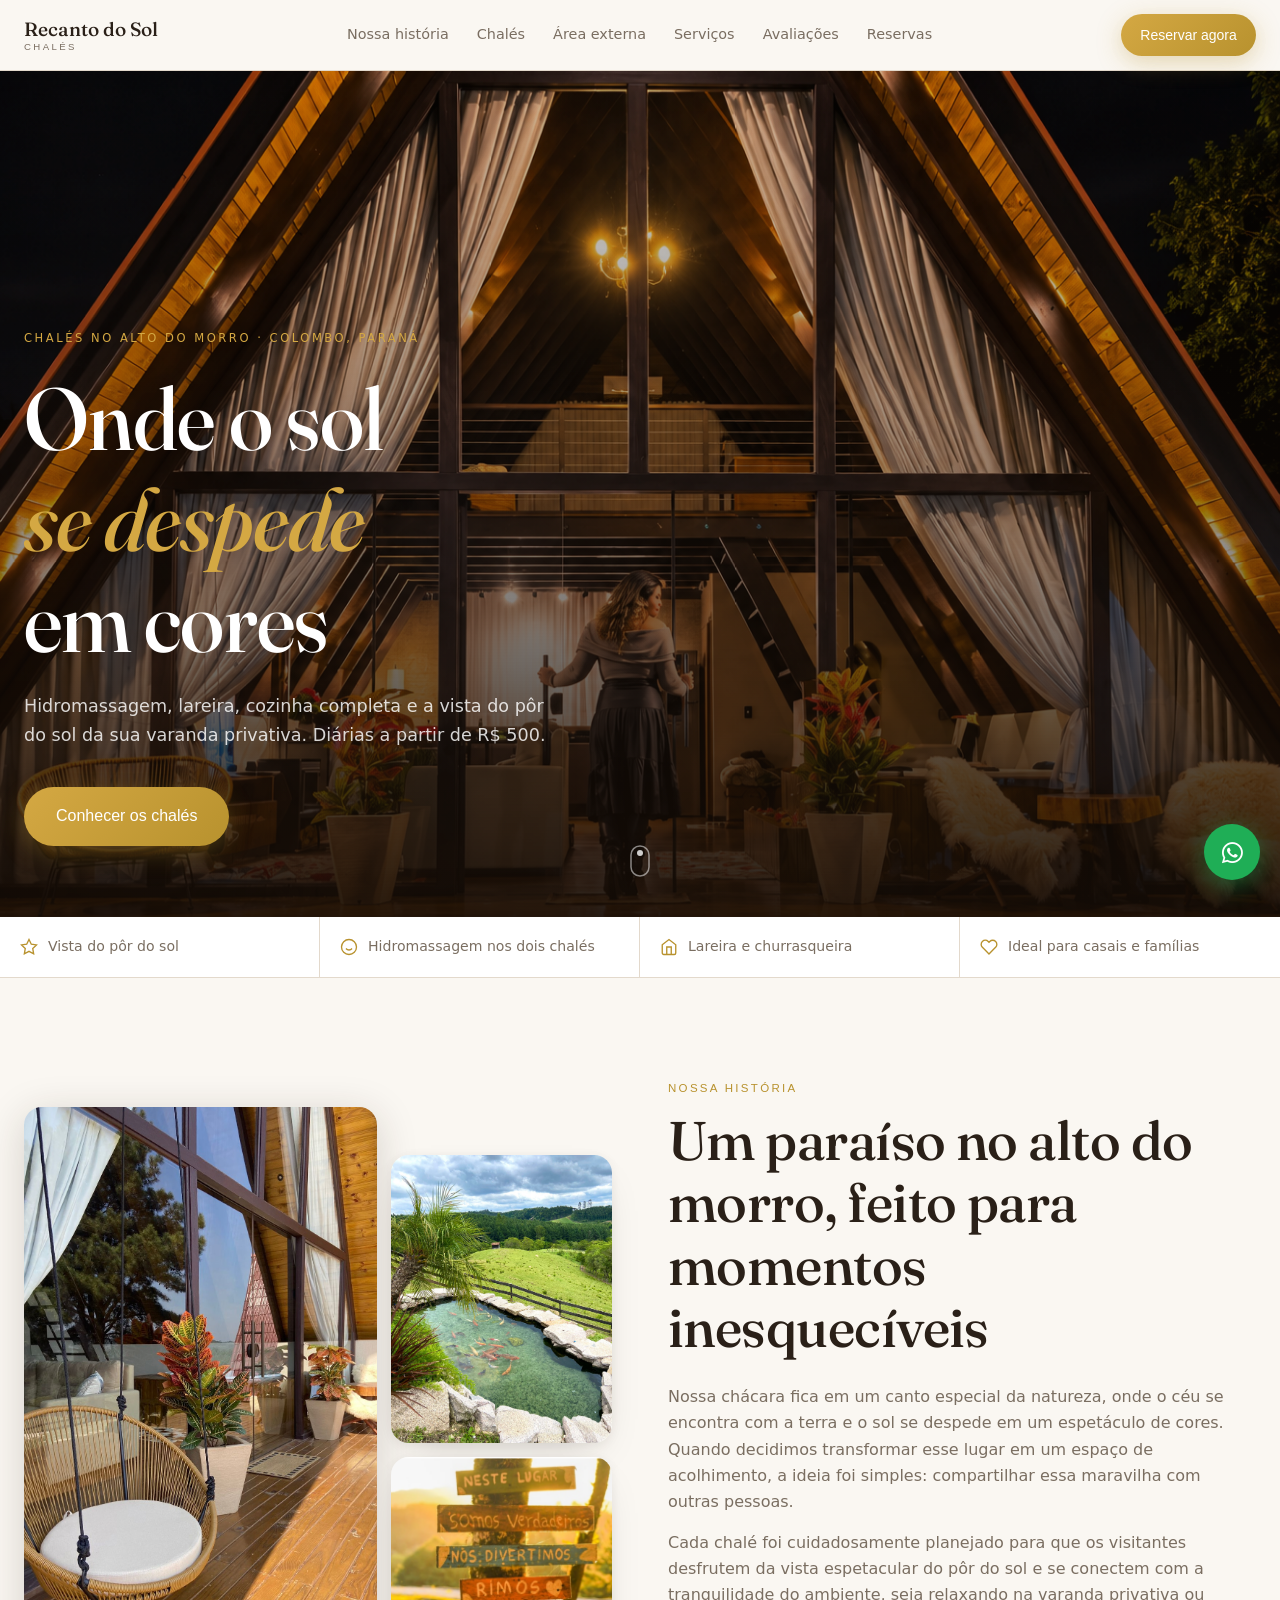
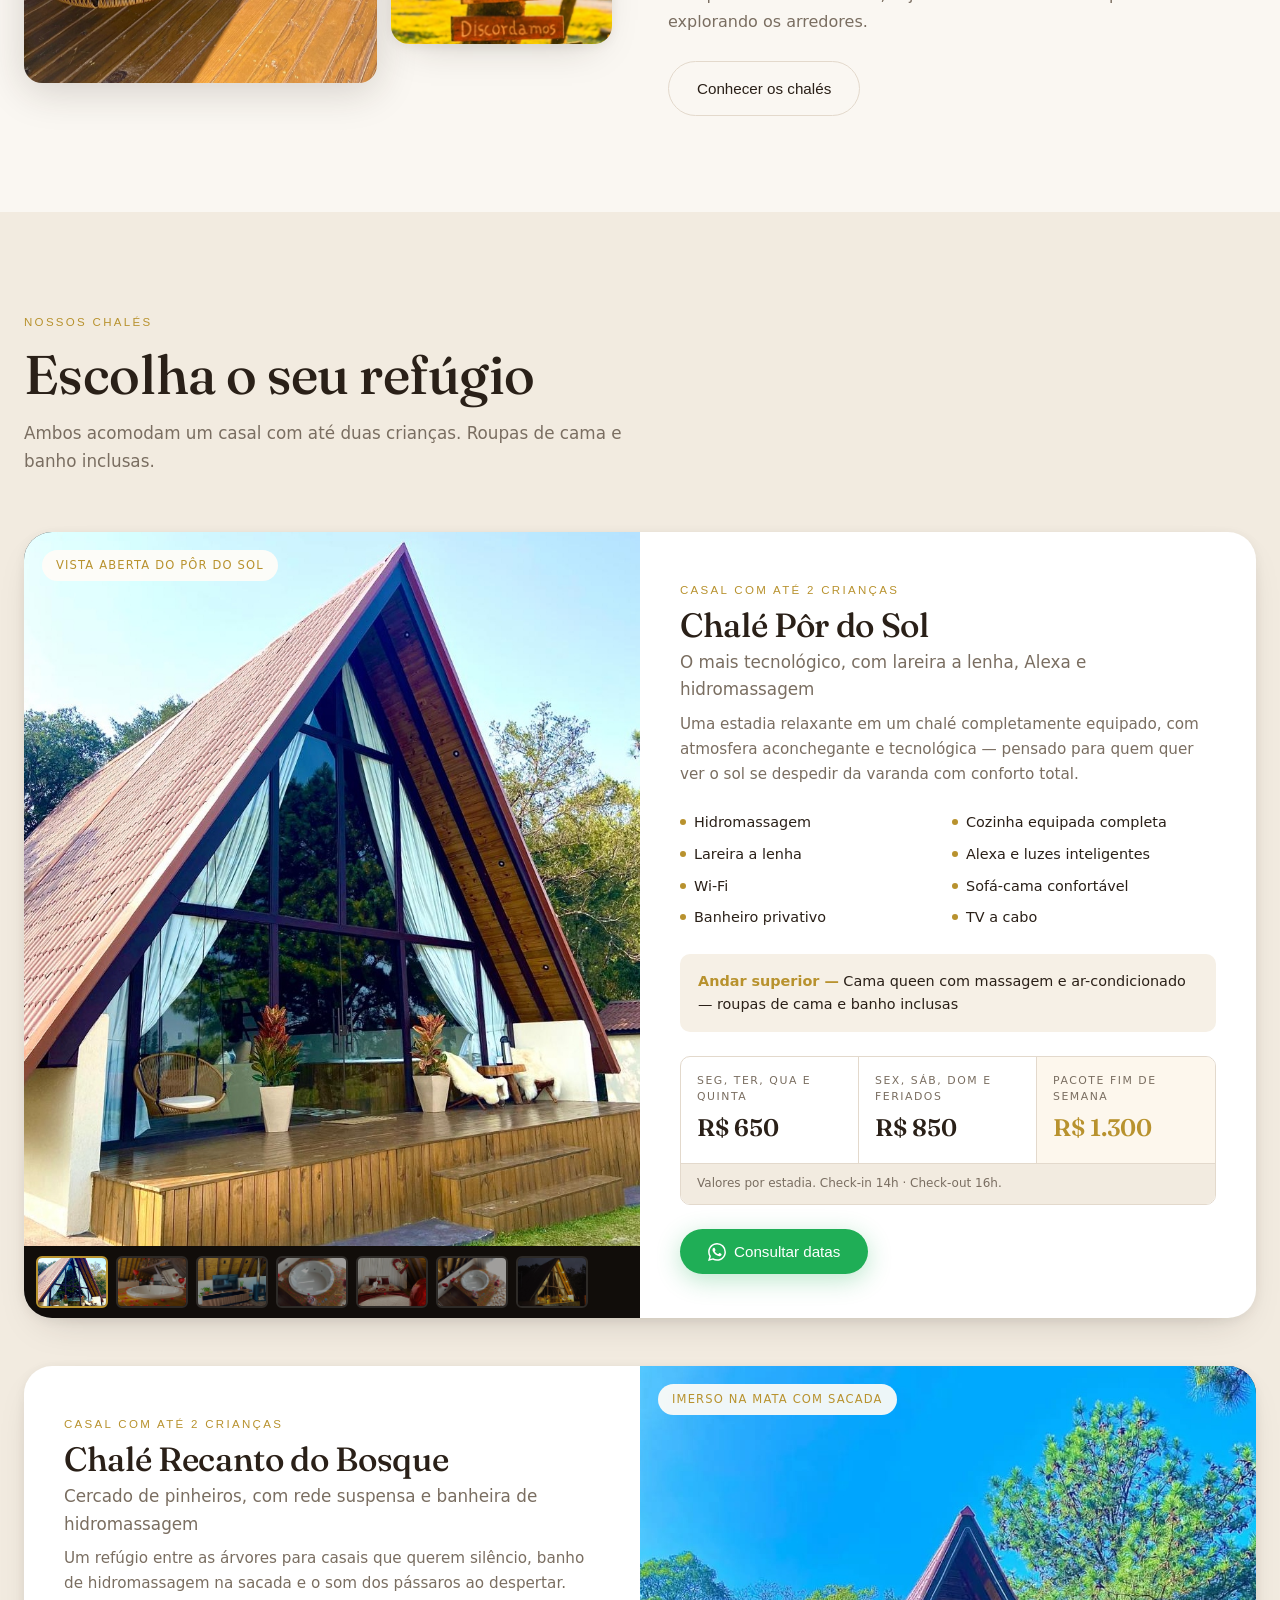
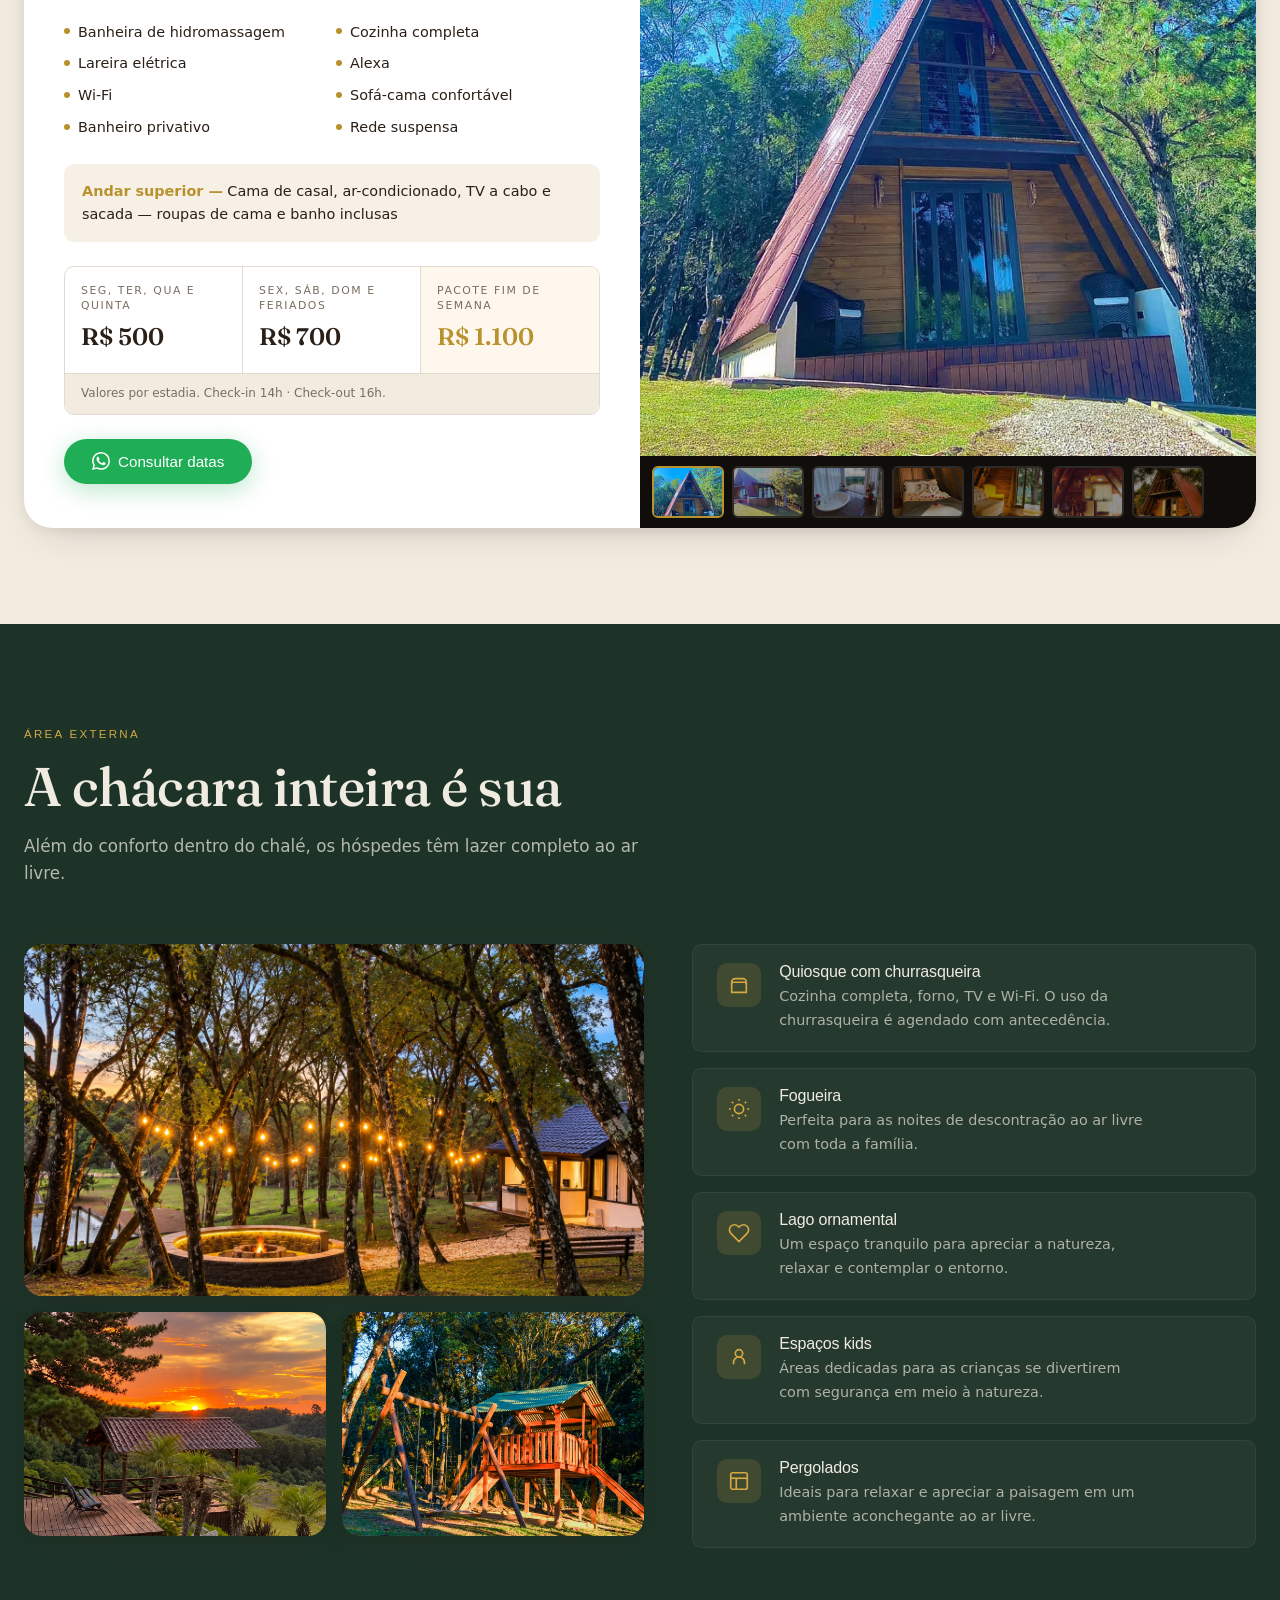
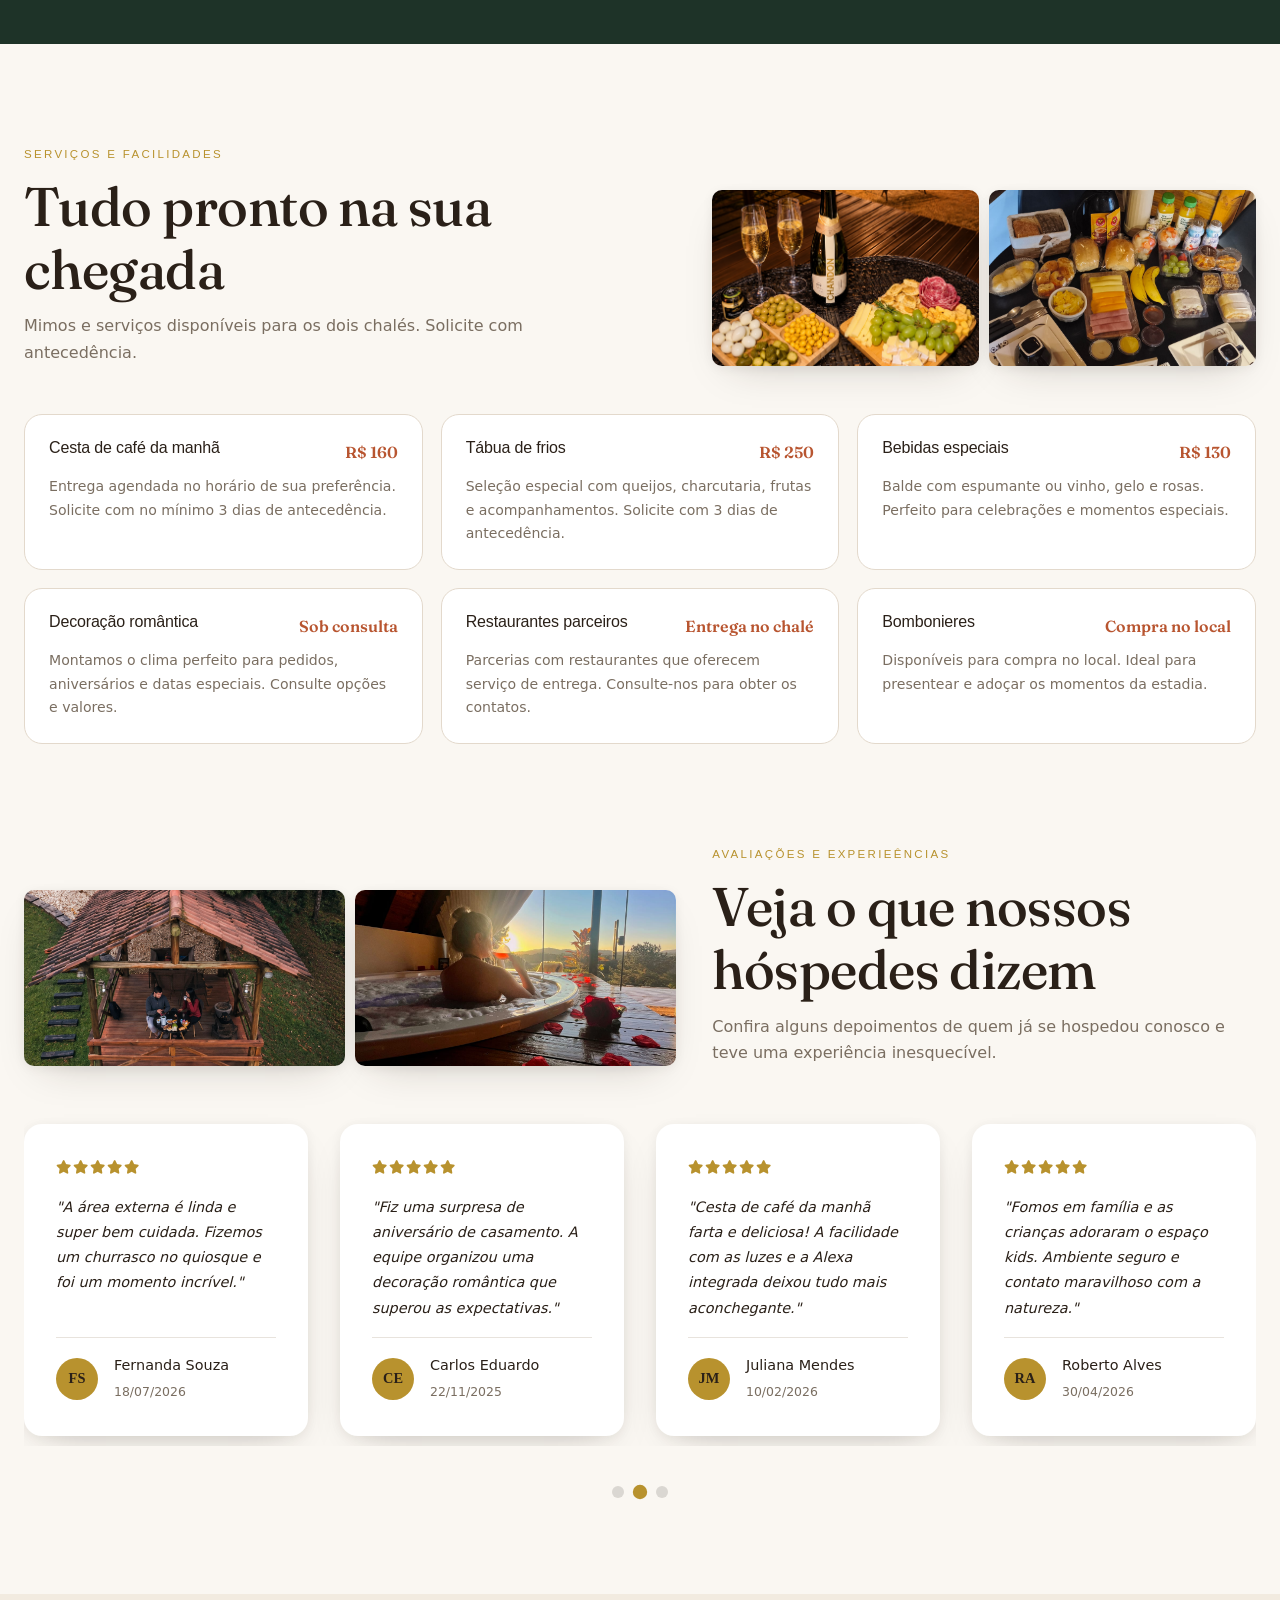
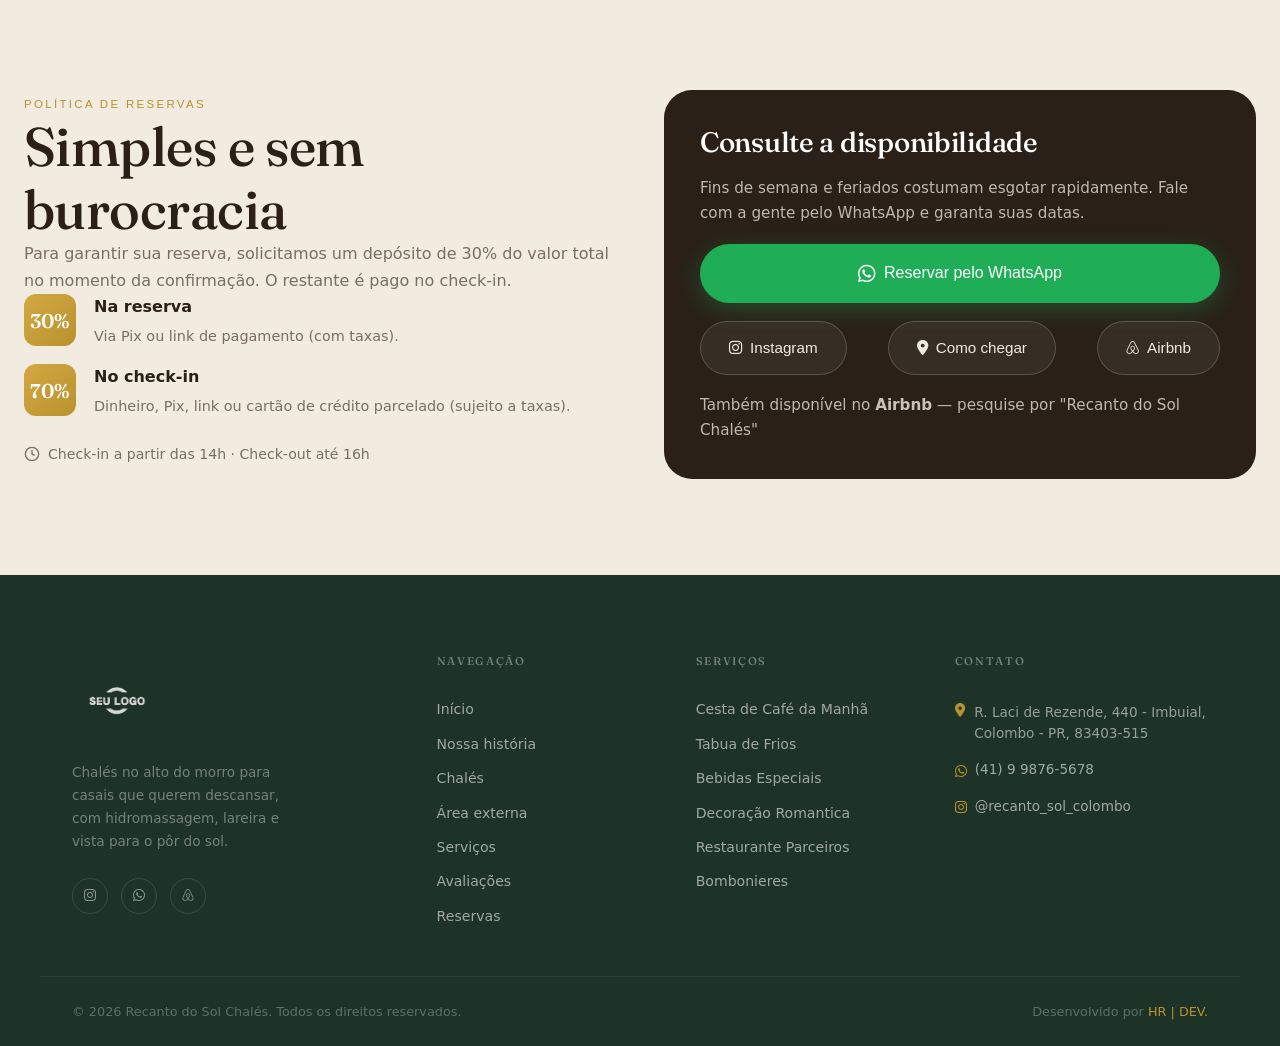
==== index.html @ b0278805 "uptade" ====
<!doctype html>
<html lang="pt-BR">

<head>
  <meta charset="utf-8" />
  <meta name="viewport" content="width=device-width, initial-scale=1" />
  <title>Recanto do Sol Chalés | Hidromassagem, lareira e pôr do sol no alto do morro</title>
  <meta name="description"
    content="Dois chalés exclusivos com hidromassagem, lareira, cozinha equipada e vista do pôr do sol. Ideal para casais que buscam uma estadia única em meio à natureza." />
  <link rel="stylesheet" href="https://cdnjs.cloudflare.com/ajax/libs/font-awesome/6.5.2/css/all.min.css">
  <link rel="stylesheet" href="assets/style/styles.css" />
</head>

<body>

  <!-- NAVIGATION -->
  <header class="nav-bar" id="nav-bar">
    <div class="container nav-inner">
      <a class="nav-brand" href="#topo">
        <span class="nav-brand-name">Recanto do Sol</span>
        <span class="nav-brand-sub">Chalés</span>
      </a>
      <nav class="nav-links" aria-label="Navegação principal">
        <a href="#historia">Nossa história</a>
        <a href="#chales">Chalés</a>
        <a href="#area-externa">Área externa</a>
        <a href="#servicos">Serviços</a>
        <a href="#depoimentos">Avaliações</a>
        <a href="#reservas">Reservas</a>
      </nav>
      <a class="btn btn-primary btn-sm nav-cta" id="nav-whats" target="_blank" rel="noreferrer">
        Reservar agora
      </a>
      <button class="nav-toggle" aria-label="Abrir menu" aria-expanded="false" aria-controls="mobile-menu">
        <span></span><span></span><span></span>
      </button>
    </div>
    <div class="mobile-menu" id="mobile-menu" aria-hidden="true">
      <nav>
        <a href="#historia">Nossa história</a>
        <a href="#chales">Chalés</a>
        <a href="#area-externa">Área externa</a>
        <a href="#servicos">Serviços</a>
        <a href="#depoimentos">Avaliações</a>
        <a href="#reservas">Reservas</a>
      </nav>
      <a class="btn btn-primary" id="mobile-nav-whats" target="_blank" rel="noreferrer">Reservar agora</a>
    </div>
  </header>

  <!-- HERO -->
  <section id="topo" class="hero">
    <div class="hero-media">
      <img src="assets/img/Depoimentos/hall.png"
        alt="Vista do pôr do sol dourado a partir dos chalés Recanto do Sol em Colombo" class="hero-img" />
      <div class="hero-overlay"></div>
    </div>
    <div class="container hero-content">
      <p class="hero-eyebrow">Chalés no alto do morro · Colombo, Paraná</p>
      <h1 class="hero-title">Onde o sol<br><em>se despede</em><br>em cores</h1>
      <p class="hero-subtitle">Hidromassagem, lareira, cozinha completa e a vista do pôr do sol da sua varanda
        privativa. Diárias a partir de R$ 500.</p>
      <div class="hero-actions">
        <a class="btn btn-primary btn-lg" href="#chales">Conhecer os chalés</a>
      </div>
    </div>
    <div class="hero-scroll" aria-hidden="true">
      <svg width="20" height="32" viewBox="0 0 20 32">
        <rect x="1" y="1" width="18" height="30" rx="9" stroke="white" stroke-opacity=".5" stroke-width="1.5"
          fill="none" />
        <circle class="scroll-dot" cx="10" cy="8" r="3" fill="white" fill-opacity=".8" />
      </svg>
    </div>
  </section>

  <!-- HIGHLIGHTS BAR -->
  <div class="highlights-bar">
    <ul class="container highlights-list">
      <li>
        <svg width="18" height="18" viewBox="0 0 24 24" fill="none" stroke="currentColor" stroke-width="1.8">
          <path d="M12 2L15.09 8.26L22 9.27L17 14.14L18.18 21.02L12 17.77L5.82 21.02L7 14.14L2 9.27L8.91 8.26L12 2Z" />
        </svg>
        Vista do pôr do sol
      </li>
      <li>
        <svg width="18" height="18" viewBox="0 0 24 24" fill="none" stroke="currentColor" stroke-width="1.8">
          <circle cx="12" cy="12" r="10" />
          <path d="M8 14s1.5 2 4 2 4-2 4-2" />
          <line x1="9" y1="9" x2="9.01" y2="9" />
          <line x1="15" y1="9" x2="15.01" y2="9" />
        </svg>
        Hidromassagem nos dois chalés
      </li>
      <li>
        <svg width="18" height="18" viewBox="0 0 24 24" fill="none" stroke="currentColor" stroke-width="1.8">
          <path d="M3 9l9-7 9 7v11a2 2 0 0 1-2 2H5a2 2 0 0 1-2-2z" />
          <polyline points="9 22 9 12 15 12 15 22" />
        </svg>
        Lareira e churrasqueira
      </li>
      <li>
        <svg width="18" height="18" viewBox="0 0 24 24" fill="none" stroke="currentColor" stroke-width="1.8">
          <path
            d="M20.84 4.61a5.5 5.5 0 0 0-7.78 0L12 5.67l-1.06-1.06a5.5 5.5 0 0 0-7.78 7.78l1.06 1.06L12 21.23l7.78-7.78 1.06-1.06a5.5 5.5 0 0 0 0-7.78z" />
        </svg>
        Ideal para casais e famílias
      </li>
    </ul>
  </div>

  <!-- HISTÓRIA -->
  <section id="historia" class="section">
    <div class="container historia-grid">
      <div class="historia-images">
        <div class="hist-img-main">
          <img src="assets/img/varanda-balanco.jpg" alt="Balanço suspenso na varanda de madeira ao entardecer"
            loading="lazy" />
        </div>
        <div class="hist-img-secondary">
          <img src="assets/img/Externo/lago3.jpg" alt="Lago ornamental com jardim de pedras naturais" loading="lazy" />
          <img src="assets/img/placas.png"
            alt="Placa com frase: Neste lugar somos verdadeiros, nos divertimos, rimos, discordamos" loading="lazy"
            class="hist-img-signs" />
        </div>
      </div>
      <div class="historia-text">
        <span class="eyebrow">Nossa história</span>
        <h2>Um paraíso no alto do morro, feito para momentos inesquecíveis</h2>
        <p>Nossa chácara fica em um canto especial da natureza, onde o céu se encontra com a terra e o sol se despede em
          um espetáculo de cores. Quando decidimos transformar esse lugar em um espaço de acolhimento, a ideia foi
          simples: compartilhar essa maravilha com outras pessoas.</p>
        <p>Cada chalé foi cuidadosamente planejado para que os visitantes desfrutem da vista espetacular do pôr do sol e
          se conectem com a tranquilidade do ambiente, seja relaxando na varanda privativa ou explorando os arredores.
        </p>
        <a class="btn btn-outline" href="#chales">Conhecer os chalés</a>
      </div>
    </div>
  </section>

  <!-- CHALÉS -->
  <section id="chales" class="section section-sand">
    <div class="container">
      <div class="section-header">
        <span class="eyebrow">Nossos chalés</span>
        <h2>Escolha o seu refúgio</h2>
        <p class="section-sub">Ambos acomodam um casal com até duas crianças. Roupas de cama e banho inclusas.</p>
      </div>
      <div id="lista-chales"></div>
    </div>
  </section>

  <!-- ÁREA EXTERNA -->
  <section id="area-externa" class="section section-forest">
    <div class="container">
      <div class="section-header light">
        <span class="eyebrow eyebrow-light">Área externa</span>
        <h2>A chácara inteira é sua</h2>
        <p class="section-sub soft">Além do conforto dentro do chalé, os hóspedes têm lazer completo ao ar livre.</p>
      </div>
      <div class="ext-grid">
        <div class="ext-photos">
          <img src="assets/img/Externo/Fogueira.png" alt="Fogueira acesa com pedras ao redor ao anoitecer"
            loading="lazy" class="ext-photo-main" />
          <img src="assets/img/Externo/por-do-sol.png" alt="Espaço kids com casa na árvore e balanços" loading="lazy"
            class="ext-photo-sec" />
          <img src="assets/img/Externo/kids.jpg" alt="Espaço kids com casa na árvore e balanços" loading="lazy"
            class="ext-photo-sec" />
        </div>
        <ul class="ext-features">
          <li>
            <div class="ext-icon">
              <svg width="22" height="22" viewBox="0 0 24 24" fill="none" stroke="currentColor" stroke-width="1.8">
                <path d="M4 11a2 2 0 0 1 2-2h12a2 2 0 0 1 2 2v9H4v-9z" />
                <path d="M4 11V9a4 4 0 0 1 4-4h8a4 4 0 0 1 4 4v2" />
              </svg>
            </div>
            <div>
              <h3>Quiosque com churrasqueira</h3>
              <p>Cozinha completa, forno, TV e Wi-Fi. O uso da churrasqueira é agendado com antecedência.</p>
            </div>
          </li>
          <li>
            <div class="ext-icon">
              <svg width="22" height="22" viewBox="0 0 24 24" fill="none" stroke="currentColor" stroke-width="1.8">
                <circle cx="12" cy="12" r="5" />
                <line x1="12" y1="1" x2="12" y2="3" />
                <line x1="12" y1="21" x2="12" y2="23" />
                <line x1="4.22" y1="4.22" x2="5.64" y2="5.64" />
                <line x1="18.36" y1="18.36" x2="19.78" y2="19.78" />
                <line x1="1" y1="12" x2="3" y2="12" />
                <line x1="21" y1="12" x2="23" y2="12" />
                <line x1="4.22" y1="19.78" x2="5.64" y2="18.36" />
                <line x1="18.36" y1="5.64" x2="19.78" y2="4.22" />
              </svg>
            </div>
            <div>
              <h3>Fogueira</h3>
              <p>Perfeita para as noites de descontração ao ar livre com toda a família.</p>
            </div>
          </li>
          <li>
            <div class="ext-icon">
              <svg width="22" height="22" viewBox="0 0 24 24" fill="none" stroke="currentColor" stroke-width="1.8">
                <path
                  d="M20.84 4.61a5.5 5.5 0 0 0-7.78 0L12 5.67l-1.06-1.06a5.5 5.5 0 0 0-7.78 7.78l1.06 1.06L12 21.23l7.78-7.78 1.06-1.06a5.5 5.5 0 0 0 0-7.78z" />
              </svg>
            </div>
            <div>
              <h3>Lago ornamental</h3>
              <p>Um espaço tranquilo para apreciar a natureza, relaxar e contemplar o entorno.</p>
            </div>
          </li>
          <li>
            <div class="ext-icon">
              <svg width="22" height="22" viewBox="0 0 24 24" fill="none" stroke="currentColor" stroke-width="1.8">
                <circle cx="12" cy="8" r="4" />
                <path d="M6 20v-2a6 6 0 0 1 12 0v2" />
              </svg>
            </div>
            <div>
              <h3>Espaços kids</h3>
              <p>Áreas dedicadas para as crianças se divertirem com segurança em meio à natureza.</p>
            </div>
          </li>
          <li>
            <div class="ext-icon">
              <svg width="22" height="22" viewBox="0 0 24 24" fill="none" stroke="currentColor" stroke-width="1.8">
                <rect x="3" y="3" width="18" height="18" rx="2" />
                <path d="M3 9h18" />
                <path d="M9 21V9" />
              </svg>
            </div>
            <div>
              <h3>Pergolados</h3>
              <p>Ideais para relaxar e apreciar a paisagem em um ambiente aconchegante ao ar livre.</p>
            </div>
          </li>
        </ul>
      </div>
    </div>
  </section>

  <!-- SERVIÇOS -->
  <section id="servicos" class="section">
    <div class="container">
      <div class="servicos-header">
        <div>
          <span class="eyebrow">Serviços e facilidades</span>
          <h2>Tudo pronto na sua chegada</h2>
          <p class="muted">Mimos e serviços disponíveis para os dois chalés. Solicite com antecedência.</p>
        </div>
        <div class="servicos-photos">
          <img src="assets/img/serviços/tabua-frios.png" alt="Cesta de café da manhã farta servida no chalé"
            loading="lazy" />
          <img src="assets/img/serviços/cafe-manha4.jpg" alt="Tábua de frios com queijos, charcutaria e frutas"
            loading="lazy" />
        </div>
      </div>
      <ul class="servicos-grid">
        <li class="servico-card">
          <div class="servico-header">
            <h3>Cesta de café da manhã</h3>
            <span class="servico-price">R$ 160</span>
          </div>
          <p>Entrega agendada no horário de sua preferência. Solicite com no mínimo 3 dias de antecedência.</p>
        </li>
        <li class="servico-card">
          <div class="servico-header">
            <h3>Tábua de frios</h3>
            <span class="servico-price">R$ 250</span>
          </div>
          <p>Seleção especial com queijos, charcutaria, frutas e acompanhamentos. Solicite com 3 dias de antecedência.
          </p>
        </li>
        <li class="servico-card">
          <div class="servico-header">
            <h3>Bebidas especiais</h3>
            <span class="servico-price">R$ 130</span>
          </div>
          <p>Balde com espumante ou vinho, gelo e rosas. Perfeito para celebrações e momentos especiais.</p>
        </li>
        <li class="servico-card">
          <div class="servico-header">
            <h3>Decoração romântica</h3>
            <span class="servico-price">Sob consulta</span>
          </div>
          <p>Montamos o clima perfeito para pedidos, aniversários e datas especiais. Consulte opções e valores.</p>
        </li>
        <li class="servico-card">
          <div class="servico-header">
            <h3>Restaurantes parceiros</h3>
            <span class="servico-price">Entrega no chalé</span>
          </div>
          <p>Parcerias com restaurantes que oferecem serviço de entrega. Consulte-nos para obter os contatos.</p>
        </li>
        <li class="servico-card">
          <div class="servico-header">
            <h3>Bombonieres</h3>
            <span class="servico-price">Compra no local</span>
          </div>
          <p>Disponíveis para compra no local. Ideal para presentear e adoçar os momentos da estadia.</p>
        </li>
      </ul>
    </div>
  </section>

  <!-- DEPOIMENTOS -->
  <section class="depoimentos container" id="depoimentos">
    <div class="depoimentos-header servicos-header">
      <div class="depoimento-photos">
        <img src="assets/img/Externo/cabana.png" alt="Chalé Recanto do Bosque entre os pinheiros" loading="lazy" />
        <img src="assets/img/depoimento-banheira.jpg" alt="Banheira de hidromassagem com ambiente romântico"
          loading="lazy" />
      </div>
      <div>
        <span class="eyebrow">Avaliações e Experieências</span>
        <h2>Veja o que nossos hóspedes dizem</h2>
        <p class="muted">Confira alguns depoimentos de quem já se hospedou conosco e teve uma experiência inesquecível.
        </p>
      </div>
    </div>
    <div class="carousel-wrapper" id="depoimentos-carousel">
      <div class="carousel-track" id="depoimentos-track">
        <!-- Os cards de depoimentos serão injetados dinamicamente via JS -->
      </div>
    </div>
    <!-- Controles de paginação (bolinhas) -->
    <div class="carousel-dots" id="depoimentos-dots"></div>
  </section>

  <!-- RESERVAS -->
  <section id="reservas" class="section section-sand">
    <div class="container reservas-grid">
      <div class="reservas-info">
        <span class="eyebrow">Política de reservas</span>
        <h2>Simples e sem burocracia</h2>
        <p class="muted">Para garantir sua reserva, solicitamos um depósito de 30% do valor total no momento da
          confirmação. O restante é pago no check-in.</p>
        <div class="pagamentos">
          <div class="pagamento-item">
            <div class="pagamento-num">30%</div>
            <div>
              <strong>Na reserva</strong>
              <p>Via Pix ou link de pagamento (com taxas).</p>
            </div>
          </div>
          <div class="pagamento-item">
            <div class="pagamento-num">70%</div>
            <div>
              <strong>No check-in</strong>
              <p>Dinheiro, Pix, link ou cartão de crédito parcelado (sujeito a taxas).</p>
            </div>
          </div>
        </div>
        <p class="checkin-info">
          <svg width="16" height="16" viewBox="0 0 24 24" fill="none" stroke="currentColor" stroke-width="2">
            <circle cx="12" cy="12" r="10" />
            <polyline points="12 6 12 12 16 14" />
          </svg>
          Check-in a partir das 14h · Check-out até 16h
        </p>
      </div>
      <div class="reservas-cta">
        <h3>Consulte a disponibilidade</h3>
        <p>Fins de semana e feriados costumam esgotar rapidamente. Fale com a gente pelo WhatsApp e garanta suas datas.
        </p>
        <a class="btn btn-whats btn-lg" id="reservas-whats" target="_blank" rel="noreferrer">
          <i class="fa-brands fa-whatsapp fa-lg"></i>
          Reservar pelo WhatsApp
        </a>
        <div class="reservas-links">
          <a class="btn btn-outline-dark" id="link-instagram" target="_blank" rel="noreferrer">
            <i class="fa-brands fa-instagram"></i>
            Instagram
          </a>
          <a class="btn btn-outline-dark" id="link-maps" target="_blank" rel="noreferrer">
            <i class="fa-solid fa-location-dot"></i>
            Como chegar
          </a>
          <a class="btn btn-outline-dark" id="link-airbnb" target="_blank" rel="noreferrer">
            <i class="fa-brands fa-airbnb"></i>
            Airbnb
          </a>
        </div>
        <p class="airbnb-note">Também disponível no <strong>Airbnb</strong> — pesquise por "Recanto do Sol Chalés"</p>
      </div>
    </div>
  </section>

  <!-- FOOTER -->
  <footer>
    <div class="footer-inner">
      <div class="footer-brand">
        <img src="assets/img/SuaLogo.png" alt="Logo">
        <p>Chalés no alto do morro para casais que querem descansar, com hidromassagem, lareira e vista para o pôr do
          sol.</p>
        <div class="social-links">
          <a href="https://www.instagram.com/recanto_sol_colombo/" aria-label="Instagram" target="_blank"><i
              class="fa-brands fa-instagram"></i></a>
          <a href="https://wa.me/5541996366554?text=Olá!%20Gostaria%20de%20saber%20mais%20sobre%20o%20Refúgio%20da%20Mata."
            aria-label="WhatsApp" target="_blank" rel="noopener"><i class="fa-brands fa-whatsapp"></i></a>
          <a href="https://www.airbnb.com.br/s/recanto-do-sol-colombo/homes?refinement_paths%5B%5D=%2Fhomes&date_picker_type=calendar&search_type=search_query"
            aria-label="Airbnb" target="_blank"><i class="fa-brands fa-airbnb"></i></a>
        </div>
      </div>
      <div class="footer-links">
        <h4>Navegação</h4>
        <a href="#topo">Início</a>
        <a href="#historia">Nossa história</a>
        <a href="#chales">Chalés</a>
        <a href="#area-externa">Área externa</a>
        <a href="#servicos">Serviços</a>
        <a href="#depoimentos">Avaliações</a>
        <a href="#reservas">Reservas</a>
      </div>
      <div class="footer-links">
        <h4>Serviços</h4>
        <a href="#servicos">Cesta de Café da Manhã</a>
        <a href="#servicos">Tabua de Frios</a>
        <a href="#servicos">Bebidas Especiais</a>
        <a href="#servicos">Decoração Romantica</a>
        <a href="#servicos">Restaurante Parceiros</a>
        <a href="#servicos">Bombonieres</a>
      </div>
      <div class="footer-contato">
        <h4>Contato</h4>
        <p><i class="fa-solid fa-location-dot"></i> R. Laci de Rezende, 440 - Imbuial, Colombo - PR, 83403-515</p>
        <p>
          <a href="https://wa.me/5541996366554?text=Olá!%20Gostaria%20de%20saber%20mais%20sobre%20o%20Refúgio%20da%20Mata."
            target="_blank" rel="noopener" class="footer-tel-wpp">
            <i class="fa-brands fa-whatsapp"></i> (41) 9 9876-5678
          </a>
        </p>
        <p>
          <a href="https://www.instagram.com/recanto_sol_colombo/" target="_blank" rel="noopener"
            class="footer-tel-wpp">
            <i class="fa-brands fa-instagram"></i> @recanto_sol_colombo
          </a>
        </p>
      </div>
    </div>
    <div class="footer-bottom">
      <p>© 2026 Recanto do Sol Chalés. Todos os direitos reservados.</p>
      <p>Desenvolvido por <a href="https://hrdev.com.br/" target="_blank" class="hrdev">HR | DEV.</a></p>
    </div>
  </footer>

  <!-- Floating WhatsApp -->
  <a class="fab-whats" id="fab-whats" target="_blank" rel="noreferrer" aria-label="Falar pelo WhatsApp">
    <i class="fa-brands fa-whatsapp fa-xl"></i>
  </a>

  <!-- MODAL CALENDÁRIO DE DISPONIBILIDADE -->
  <div class="modal-overlay" id="modal-datas" role="dialog" aria-modal="true" aria-labelledby="modal-titulo"
    aria-hidden="true">
    <div class="modal-box modal-box--cal">
      <button class="modal-close" id="modal-close" aria-label="Fechar">
        <svg width="20" height="20" viewBox="0 0 24 24" fill="none" stroke="currentColor" stroke-width="2">
          <line x1="18" y1="6" x2="6" y2="18" />
          <line x1="6" y1="6" x2="18" y2="18" />
        </svg>
      </button>

      <!-- Cabeçalho -->
      <div class="modal-header">
        <span class="eyebrow" id="modal-chale-eyebrow">Calendário</span>
        <h3 id="modal-titulo">Verifique a disponibilidade</h3>
      </div>

      <!-- Loading state -->
      <div class="cal-loading" id="cal-loading">
        <div class="cal-spinner"></div>
        <span>Carregando disponibilidade…</span>
      </div>

      <!-- Erro state -->
      <div class="cal-error" id="cal-error" hidden>
        <svg width="24" height="24" viewBox="0 0 24 24" fill="none" stroke="currentColor" stroke-width="1.5">
          <circle cx="12" cy="12" r="10" />
          <line x1="12" y1="8" x2="12" y2="12" />
          <line x1="12" y1="16" x2="12.01" y2="16" />
        </svg>
        <p>Não foi possível carregar o calendário. Tente novamente.</p>
        <button class="btn btn-outline btn-sm" id="cal-retry">Tentar novamente</button>
      </div>

      <!-- Calendário -->
      <div class="cal-wrap" id="cal-wrap" hidden>
        <!-- Navegação de meses -->
        <div class="cal-nav">
          <button class="cal-nav-btn" id="cal-prev" aria-label="Mês anterior">
            <svg width="16" height="16" viewBox="0 0 24 24" fill="none" stroke="currentColor" stroke-width="2.5">
              <polyline points="15 18 9 12 15 6" />
            </svg>
          </button>
          <div class="cal-months" id="cal-months">
            <!-- Renderizado via JS -->
          </div>
          <button class="cal-nav-btn" id="cal-next" aria-label="Próximo mês">
            <svg width="16" height="16" viewBox="0 0 24 24" fill="none" stroke="currentColor" stroke-width="2.5">
              <polyline points="9 18 15 12 9 6" />
            </svg>
          </button>
        </div>

        <!-- Barra de seleção -->
        <div class="cal-bar">
          <div class="cal-bar-field cal-bar-field--checkin" id="cal-bar-checkin">
            <svg width="14" height="14" viewBox="0 0 24 24" fill="none" stroke="currentColor" stroke-width="2">
              <rect x="3" y="4" width="18" height="18" rx="2" />
              <line x1="16" y1="2" x2="16" y2="6" />
              <line x1="8" y1="2" x2="8" y2="6" />
              <line x1="3" y1="10" x2="21" y2="10" />
            </svg>
            <div>
              <span class="cal-bar-label">CHECK-IN</span>
              <span class="cal-bar-value" id="val-checkin">Selecione uma data</span>
            </div>
          </div>
          <svg class="cal-bar-arrow" width="16" height="16" viewBox="0 0 24 24" fill="none" stroke="currentColor"
            stroke-width="2">
            <line x1="5" y1="12" x2="19" y2="12" />
            <polyline points="12 5 19 12 12 19" />
          </svg>
          <div class="cal-bar-field" id="cal-bar-checkout">
            <svg width="14" height="14" viewBox="0 0 24 24" fill="none" stroke="currentColor" stroke-width="2">
              <rect x="3" y="4" width="18" height="18" rx="2" />
              <line x1="16" y1="2" x2="16" y2="6" />
              <line x1="8" y1="2" x2="8" y2="6" />
              <line x1="3" y1="10" x2="21" y2="10" />
            </svg>
            <div>
              <span class="cal-bar-label">CHECK-OUT</span>
              <span class="cal-bar-value" id="val-checkout">Selecione uma data</span>
            </div>
          </div>
          <div class="cal-bar-sep"></div>
          <div class="cal-bar-field cal-bar-field--hospedes">
            <svg width="14" height="14" viewBox="0 0 24 24" fill="none" stroke="currentColor" stroke-width="2">
              <path d="M20 21v-2a4 4 0 0 0-4-4H8a4 4 0 0 0-4 4v2" />
              <circle cx="12" cy="7" r="4" />
            </svg>
            <div>
              <span class="cal-bar-label">HÓSPEDES</span>
              <div class="cal-hospedes-ctrl">
                <button class="cal-hospedes-btn" id="hospedes-menos" aria-label="Remover hóspede">−</button>
                <span id="val-hospedes">2</span>
                <button class="cal-hospedes-btn" id="hospedes-mais" aria-label="Adicionar hóspede">+</button>
              </div>
            </div>
          </div>
          <button class="cal-bar-clear" id="cal-clear" title="Limpar seleção">
            <svg width="13" height="13" viewBox="0 0 24 24" fill="none" stroke="currentColor" stroke-width="2.5">
              <line x1="18" y1="6" x2="6" y2="18" />
              <line x1="6" y1="6" x2="18" y2="18" />
            </svg>
            Limpar
          </button>
        </div>

        <!-- Legenda -->
        <div class="cal-legend">
          <span class="cal-legend-item"><span class="cal-legend-dot cal-legend-dot--disp"></span>Disponível</span>
          <span class="cal-legend-item"><span class="cal-legend-dot cal-legend-dot--indisp"></span>Indisponível</span>
          <span class="cal-legend-item"><span class="cal-legend-dot cal-legend-dot--hoje"></span>Hoje</span>
        </div>

        <!-- CTA hint -->
        <p class="cal-hint" id="cal-hint">
          <svg width="14" height="14" viewBox="0 0 24 24" fill="none" stroke="currentColor" stroke-width="2">
            <path d="M18 11V6a2 2 0 0 0-2-2H4a2 2 0 0 0-2 2v14a2 2 0 0 0 2 2h16" />
            <polyline points="15 10 20 15 15 20" />
          </svg>
          Clique em uma data disponível para iniciar a reserva
        </p>
      </div>

      <!-- Botão WhatsApp (aparece após seleção) -->
      <div class="modal-footer" id="modal-footer" hidden>
        <button class="btn btn-whats btn-lg modal-submit" id="modal-submit">
          <svg width="18" height="18" viewBox="0 0 24 24" fill="currentColor">
            <path
              d="M17.472 14.382c-.297-.149-1.758-.867-2.03-.967-.273-.099-.471-.148-.67.15-.197.297-.767.966-.94 1.164-.173.199-.347.223-.644.075-.297-.15-1.255-.463-2.39-1.475-.883-.788-1.48-1.761-1.653-2.059-.173-.297-.018-.458.13-.606.134-.133.298-.347.446-.52.149-.174.198-.298.298-.497.099-.198.05-.371-.025-.52-.075-.149-.669-1.612-.916-2.207-.242-.579-.487-.5-.669-.51-.173-.008-.371-.01-.57-.01-.198 0-.52.074-.792.372-.272.297-1.04 1.016-1.04 2.479 0 1.462 1.065 2.875 1.213 3.074.149.198 2.096 3.2 5.077 4.487.709.306 1.262.489 1.694.625.712.227 1.36.195 1.871.118.571-.085 1.758-.719 2.006-1.413.248-.694.248-1.289.173-1.413-.074-.124-.272-.198-.57-.347m-5.421 7.403h-.004a9.87 9.87 0 0 1-5.031-1.378l-.361-.214-3.741.982.998-3.648-.235-.374a9.86 9.86 0 0 1-1.51-5.26c.001-5.45 4.436-9.884 9.888-9.884 2.64 0 5.122 1.03 6.988 2.898a9.825 9.825 0 0 1 2.893 6.994c-.003 5.45-4.437 9.884-9.885 9.884m8.413-18.297A11.815 11.815 0 0 0 12.05 0C5.495 0 .16 5.335.157 11.892c0 2.096.547 4.142 1.588 5.945L.057 24l6.305-1.654a11.882 11.882 0 0 0 5.683 1.448h.005c6.554 0 11.89-5.335 11.893-11.893a11.821 11.821 0 0 0-3.48-8.413Z" />
          </svg>
          Confirmar pelo WhatsApp
        </button>
        <p class="modal-note">Respondemos em até algumas horas.</p>
      </div>
    </div>
  </div>

  <script src="assets/js/script.js"></script>
</body>

</html>
---- assets/style/styles.css ----
@import url('https://fonts.googleapis.com/css2?family=Fraunces:ital,opsz,wght@0,9..144,100..900;1,9..144,100..900&display=swap');

:root {
  --bg: #faf7f2;
  --bg-sand: #f2ebe0;
  --bg-forest: #1e3328;
  --fg: #2a2018;
  --fg-muted: #7a6e61;
  --fg-soft: rgba(255,255,255,.72);
  --card-bg: #ffffff;
  --border: #e3d9cc;
  --gold: #b8922e;
  --gold-light: #d4a843;
  --rust: #b85530;
  --whats: #1fae56;
  --forest-text: #f0ebe0;
  --radius-sm: 10px;
  --radius: 18px;
  --radius-lg: 28px;
  --shadow: 0 2px 12px rgba(42,32,24,.06), 0 16px 40px -20px rgba(42,32,24,.25);
  --shadow-lg: 0 8px 40px rgba(42,32,24,.18);
  --transition: .22s cubic-bezier(.4,0,.2,1);
}

/* ----- Reset ----- */
*, *::before, *::after { box-sizing: border-box; margin: 0; padding: 0; }
img, video { display: block; max-width: 100%; }
a { color: inherit; text-decoration: none; }
ul { list-style: none; }

/* ----- Base ----- */
html { scroll-behavior: smooth; }
body {
  background: var(--bg);
  color: var(--fg);
  font-family: 'DM Sans', system-ui, sans-serif;
  font-size: 1rem;
  line-height: 1.65;
  -webkit-font-smoothing: antialiased;
}

h1, h2, h3, h4 {
  font-family: 'Fraunces', Georgia, serif;
  font-weight: 500;
  line-height: 1.15;
  letter-spacing: -.01em;
}
h1 { font-size: clamp(3rem, 7vw, 5.5rem); }
h2 { font-size: clamp(2.2rem, 4.5vw, 3.4rem); }
h3 { font-size: 1.5rem; }

em { font-style: italic; }

p { max-width: 60ch; }

.container {
  max-width: 1300px;
  margin: 0 auto;
  padding: 0 24px;
  width: 100%;
}

.section { padding: 96px 0; }
.section-sand { background: var(--bg-sand); }
.section-forest { background: var(--bg-forest); color: var(--forest-text); }

.section-header {
  max-width: 54rem;
  margin-bottom: 56px;
}
.section-header h2 { margin-top: 10px; }
.section-sub {
  margin-top: 14px;
  color: var(--fg-muted);
  font-size: 1.05rem;
}
.section-sub.soft { color: rgba(240,235,224,.72); }
.section-header.light h2 { color: var(--forest-text); }

.eyebrow {
  display: inline-block;
  font-family: 'DM Sans', sans-serif;
  font-size: .72rem;
  font-weight: 500;
  letter-spacing: .2em;
  text-transform: uppercase;
  color: var(--gold);
}
.eyebrow-light { color: var(--gold-light); }

.muted { color: var(--fg-muted); }

/* ----- Buttons ----- */
.btn {
  display: inline-flex;
  align-items: center;
  justify-content: center;
  gap: 8px;
  border-radius: 999px;
  font-family: 'DM Sans', sans-serif;
  font-weight: 500;
  font-size: .95rem;
  padding: .85rem 1.75rem;
  cursor: pointer;
  border: none;
  transition: transform var(--transition), box-shadow var(--transition), opacity var(--transition);
  white-space: nowrap;
}
.btn:hover { transform: translateY(-2px); }
.btn:active { transform: translateY(0); }

.btn-sm { padding: .6rem 1.2rem; font-size: .875rem; }
.btn-lg { padding: 1rem 2rem; font-size: 1rem; }

.btn-primary {
  background: linear-gradient(135deg, var(--gold-light), var(--gold));
  color: #fff;
  box-shadow: 0 6px 24px rgba(184,146,46,.35);
}
.btn-primary:hover { box-shadow: 0 10px 32px rgba(184,146,46,.45); }

.btn-whats {
  background: var(--whats);
  color: #fff;
  box-shadow: 0 6px 24px rgba(31,174,86,.3);
}
.btn-whats:hover { box-shadow: 0 10px 32px rgba(31,174,86,.4); }

.btn-ghost {
  border: 1.5px solid rgba(255,255,255,.42);
  color: #fff;
  background: rgba(255,255,255,.08);
  backdrop-filter: blur(8px);
}
.btn-ghost:hover { background: rgba(255,255,255,.15); }

.btn-outline {
  border: 1.5px solid var(--border);
  background: transparent;
  color: var(--fg);
}
.btn-outline:hover { border-color: var(--gold); background: rgba(184,146,46,.06); }

.btn-outline-dark {
  border: 1.5px solid var(--border);
  background: var(--card-bg);
  color: var(--fg);
}
.btn-outline-dark:hover { border-color: var(--gold); }

/* ----- Navigation (Versão Otimizada) ----- */
.nav-bar {
  position: sticky;
  top: 0;
  z-index: 100;
  -webkit-transform: translateZ(0); /* fix iOS sticky + GPU compositing */
  transform: translateZ(0);
  background: rgba(250,247,242,.92);
  backdrop-filter: blur(12px);
  -webkit-backdrop-filter: blur(12px); /* Suporte essencial para Safari/iPhone */
  border-bottom: 1px solid transparent;
  transition: border-color var(--transition), background var(--transition);
}
.nav-bar.scrolled { border-color: var(--border); }

.nav-inner {
  display: flex;
  align-items: center;
  justify-content: space-between;
  gap: 20px;
  padding-top: 14px;
  padding-bottom: 14px;
}

.nav-brand {
  display: flex;
  flex-direction: column;
  line-height: 1.2;
  flex-shrink: 0;
}
.nav-brand-name {
  font-family: 'Fraunces', serif;
  font-size: 1.2rem;
  font-weight: 500;
  color: var(--fg);
}
.nav-brand-sub {
  font-family: 'DM Sans', sans-serif;
  font-size: .6rem;
  letter-spacing: .25em;
  text-transform: uppercase;
  color: var(--fg-muted);
}

.nav-links {
  display: none;
  gap: 28px;
  font-size: .9rem;
  color: var(--fg-muted);
}
.nav-links a { transition: color var(--transition); }
.nav-links a:hover { color: var(--fg); }

@media (min-width: 900px) { .nav-links { display: flex; } }

/* Botão Hamburguer blindado para toque */
.nav-toggle {
  display: flex;
  flex-direction: column;
  gap: 5px;
  background: none;
  border: none;
  cursor: pointer;
  padding: 12px; /* Área de toque (Touch Target) aumentada para dedos */
  margin-right: -12px; /* Compensa o padding para manter alinhado à direita */
  touch-action: manipulation; /* Remove o atraso de 300ms do clique no mobile */
  position: relative;
  z-index: 10000;
}
.nav-toggle span {
  display: block;
  width: 22px;
  height: 2px;
  background: var(--fg);
  border-radius: 2px;
  transition: transform var(--transition), opacity var(--transition);
}
.nav-toggle[aria-expanded="true"] span:nth-child(1) { transform: translateY(7px) rotate(45deg); }
.nav-toggle[aria-expanded="true"] span:nth-child(2) { opacity: 0; }
.nav-toggle[aria-expanded="true"] span:nth-child(3) { transform: translateY(-7px) rotate(-45deg); }

@media (min-width: 900px) { .nav-toggle { display: none; } }

/* Menu Flutuante */
.mobile-menu {
  display: none;
  flex-direction: column;
  gap: 20px;
  padding: 20px 24px 24px;
  border-top: 1px solid var(--border);
  background: var(--bg);
  position: absolute; /* Menu agora flutua por cima da página ao invés de empurrá-la */
  top: 100%;
  left: 0;
  width: 100%;
  box-shadow: 0 16px 32px rgba(0,0,0,0.08);
}
.mobile-menu.open { display: flex; }

.mobile-menu nav { display: flex; flex-direction: column; gap: 16px; }
.mobile-menu a { font-size: 1.05rem; color: var(--fg-muted); }
.mobile-menu nav a { transition: color var(--transition); }
.mobile-menu nav a:hover { color: var(--fg); }

.nav-cta { display: none; }
@media (min-width: 640px) { .nav-cta { display: inline-flex; } }



/* ----- Hero ----- */
.hero {
  position: relative;
  min-height: 94vh;
  display: flex;
  align-items: flex-end;
  overflow: hidden; /* Crucial: impede que a imagem vaze da seção durante o paralaxe */
}

.hero-media {
  position: absolute;
  inset: 0;
}
.hero-img {
  width: 100%;
  height: 100%;
  object-fit: cover;
  object-position: center 30%;
  transform: scale(1.15); /* Margem de segurança: amplia a imagem para ela ter espaço para se mover sem mostrar o fundo branco */
  will-change: transform; /* Aviso para o navegador otimizar a GPU */
}
.hero-overlay {
  position: absolute;
  inset: 0;
  background: linear-gradient(
    to top,
    rgba(20,12,6,.92) 0%,
    rgba(20,12,6,.45) 45%,
    rgba(20,12,6,.2) 100%
  );
}

.hero-content {
  position: relative;
  padding-bottom: 72px;
  padding-top: 100px;
  color: #fff;
  will-change: transform;
}

.hero-eyebrow {
  display: block;
  font-size: .72rem;
  font-weight: 500;
  letter-spacing: .22em;
  text-transform: uppercase;
  color: var(--gold-light);
  margin-bottom: 20px;
}

.hero-title {
  color: #fff;
  max-width: 14ch;
}
.hero-title em {
  color: var(--gold-light);
  font-style: italic;
}

.hero-subtitle {
  margin-top: 20px;
  max-width: 34rem;
  font-size: 1.1rem;
  color: rgba(255,255,255,.82);
  line-height: 1.7;
}

.hero-actions {
  display: flex;
  flex-wrap: wrap;
  gap: 14px;
  margin-top: 36px;
}

.hero-scroll {
  position: absolute;
  bottom: 32px;
  left: 50%;
  transform: translateX(-50%);
  animation: scroll-bounce 2.2s ease-in-out infinite;
}

.scroll-dot {
  animation: scroll-dot 2.2s ease-in-out infinite;
}

@keyframes scroll-bounce {
  0%, 100% { transform: translateX(-50%) translateY(0); }
  50% { transform: translateX(-50%) translateY(6px); }
}
@keyframes scroll-dot {
  0%, 100% { cy: 8; opacity: .8; }
  50% { cy: 18; opacity: .4; }
}

/* ----- Highlights Bar ----- */
.highlights-bar {
  background: var(--card-bg);
  border-bottom: 1px solid var(--border);
}

.highlights-list {
  display: grid;
  grid-template-columns: 1fr 1fr;
  gap: 0;
  padding: 0;
}

@media (min-width: 768px) {
  .highlights-list { grid-template-columns: repeat(4, 1fr); }
}

.highlights-list li {
  display: flex;
  align-items: center;
  gap: 10px;
  padding: 18px 20px;
  font-size: .88rem;
  font-weight: 400;
  color: var(--fg-muted);
  border-right: 1px solid var(--border);
  border-bottom: 1px solid var(--border);
}
.highlights-list li:last-child { border-right: none; }
.highlights-list li svg { flex-shrink: 0; color: var(--gold); }

@media (min-width: 768px) {
  .highlights-list li { border-bottom: none; }
}

/* ----- História ----- */
.historia-grid {
  display: grid;
  gap: 56px;
}
@media (min-width: 900px) {
  .historia-grid {
    grid-template-columns: 1fr 1fr;
    align-items: center;
  }
}

.historia-images {
  display: grid;
  grid-template-columns: 1.6fr 1fr;
  gap: 14px;
  align-items: start;
}

.hist-img-main img {
  width: 100%;
  height: 36rem;
  object-fit: cover;
  border-radius: var(--radius);
  box-shadow: var(--shadow-lg);
}

.hist-img-secondary {
  display: flex;
  flex-direction: column;
  gap: 14px;
  padding-top: 48px;
}

.hist-img-secondary img {
  width: 100%;
  border-radius: var(--radius);
  box-shadow: var(--shadow);
  object-fit: cover;
}

.hist-img-secondary img:first-child {
  height: 18rem;
}

.hist-img-signs {
  height: auto !important;
}

.historia-text .eyebrow { margin-bottom: 12px; }
.historia-text h2 { margin-bottom: 24px; }
.historia-text p { color: var(--fg-muted); margin-bottom: 14px; }
.historia-text .btn { margin-top: 12px; }

/* ----- Chalés ----- */
.chale-card {
  background: var(--card-bg);
  border-radius: var(--radius-lg);
  overflow: hidden;
  box-shadow: var(--shadow);
  margin-bottom: 48px;
}
.chale-card:last-child { margin-bottom: 0; }

@media (min-width: 900px) {
  .chale-card {
    display: grid;
    grid-template-columns: 1fr 1fr;
  }
  .chale-card.reversed .chale-media { order: 2; }
}

.chale-media {
  background: #1a1410;
  display: flex;
  flex-direction: column;
}

.chale-photo-wrap {
  position: relative;
  flex: none; /* CRUCIAL: Impede que o flexbox ignore a altura fixa no celular */
  width: 100%;
  height: 22rem; 
}

.chale-photo-wrap img {
  position: absolute; /* CRUCIAL: A imagem para de ditar a altura do card */
  top: 0;
  left: 0;
  width: 100%;
  height: 100%;
  object-fit: cover;
  transition: opacity .3s ease;
}

@media (min-width: 900px) {
  .chale-media {
    height: 100%; 
  }
  
  .chale-photo-wrap {
    height: auto; /* Libera a altura engessada herdada do mobile */
    flex: 1; /* Mágica do Flexbox: a foto principal preenche exatamente o espaço que sobrar acima das miniaturas */
  }
}

.chale-badge {
  position: absolute;
  top: 18px;
  left: 18px;
  background: rgba(255,252,248,.93);
  border-radius: 999px;
  padding: 6px 14px;
  font-size: .72rem;
  font-weight: 500;
  letter-spacing: .1em;
  text-transform: uppercase;
  color: var(--gold);
  backdrop-filter: blur(4px);
}

.chale-thumbs {
  display: flex;
  gap: 8px;
  padding: 10px 12px;
  overflow-x: auto;
  scrollbar-width: none;
  -ms-overflow-style: none;
  background: rgba(0,0,0,.35);
}
.chale-thumbs::-webkit-scrollbar { display: none; }

.chale-thumb {
  flex: 0 0 auto;
  width: 72px;
  height: 52px;
  border-radius: 6px;
  overflow: hidden;
  border: 2px solid rgba(255,255,255,.2);
  background: none;
  cursor: pointer;
  padding: 0;
  opacity: .6;
  transition: opacity var(--transition), border-color var(--transition);
}
.chale-thumb[aria-current="true"] {
  border-color: var(--gold);
  opacity: 1;
}
.chale-thumb:hover:not([aria-current="true"]) {
  opacity: .85;
  border-color: rgba(255,255,255,.45);
}
.chale-thumb img { width: 100%; height: 100%; object-fit: cover; }

.chale-info {
  padding: 36px 32px;
  display: flex;
  flex-direction: column;
  gap: 24px;
}
@media (min-width: 900px) { .chale-info { padding: 44px 40px; } }

.chale-info .eyebrow { margin-bottom: 6px; }
.chale-info h3 { font-size: 2.1rem; }
.chale-chamada { font-size: 1.05rem; color: var(--fg-muted); margin-top: 4px; }
.chale-desc { color: var(--fg-muted); font-size: .95rem; margin-top: 8px; }

.comodidades {
  display: grid;
  gap: 8px;
  font-size: .9rem;
}
@media (min-width: 500px) { .comodidades { grid-template-columns: 1fr 1fr; } }

.comodidades li {
  display: flex;
  align-items: flex-start;
  gap: 8px;
}
.comodidades li::before {
  content: '';
  display: inline-block;
  width: 6px;
  height: 6px;
  border-radius: 50%;
  background: var(--gold);
  flex-shrink: 0;
  margin-top: .55em;
}

.chale-superior {
  background: #f6f0e6;
  border-radius: var(--radius-sm);
  padding: 16px 18px;
  font-size: .9rem;
  line-height: 1.6;
  max-width: none; /* Ajuste: remove o limite global da tag <p> para expansão total */
}

.chale-superior strong { color: var(--gold); }

.chale-precos {
  border: 1px solid var(--border);
  border-radius: var(--radius-sm);
  overflow: hidden;
}

.precos-grid {
  display: grid;
  grid-template-columns: repeat(3, 1fr);
}

.preco-item {
  padding: 16px;
  border-right: 1px solid var(--border);
}
.preco-item:last-child { border-right: none; }
.preco-item.destaque { background: #fdf7ed; }

.preco-label {
  font-size: .68rem;
  text-transform: uppercase;
  letter-spacing: .14em;
  color: var(--fg-muted);
  line-height: 1.4;
}
.preco-val {
  font-family: 'Fraunces', serif;
  font-size: 1.5rem;
  font-weight: 600;
  margin-top: 4px;
  color: var(--fg);
}
.preco-item.destaque .preco-val { color: var(--gold); }

.preco-note {
  padding: 10px 16px;
  font-size: .75rem;
  color: var(--fg-muted);
  border-top: 1px solid var(--border);
  background: var(--bg-sand);
  max-width: none; /* Ajuste: garante o preenchimento em toda a base da tabela */
}

/* ----- Área Externa ----- */
.ext-grid {
  display: grid;
  gap: 48px;
}
@media (min-width: 900px) {
  .ext-grid {
    grid-template-columns: 1.1fr 1fr;
    align-items: start;
  }
}

.ext-photos {
  display: grid;
  grid-template-columns: 1fr 1fr; /* Cria duas colunas para as fotos menores */
  gap: 16px; /* Aumenta um pouco o respiro */
}

.ext-photo-main {
  grid-column: 1 / -1; /* Força a foto principal a ocupar toda a largura (topo) */
  width: 100%;
  height: 22rem; /* Altura levemente reduzida para não tomar a tela toda */
  object-fit: cover;
  border-radius: var(--radius);
  box-shadow: var(--shadow-lg); /* Adiciona profundidade */
}

.ext-photo-sec {
  width: 100%;
  height: 14rem; /* Altura ideal para as fotos de base */
  object-fit: cover;
  border-radius: var(--radius);
  box-shadow: var(--shadow);
}

.ext-features {
  display: flex;
  flex-direction: column;
  gap: 16px; /* Reduz o gap externo porque usaremos padding interno */
}

.ext-features li {
  display: flex;
  gap: 18px;
  align-items: flex-start;
  padding: 18px 24px; /* Espaçamento interno */
  background: rgba(255, 255, 255, 0.03); /* Fundo levemente translúcido */
  border: 1px solid rgba(255, 255, 255, 0.06); /* Borda bem fina para contorno */
  border-radius: var(--radius-sm);
  transition: transform var(--transition), background var(--transition), border-color var(--transition);
}

/* Efeito ao passar o mouse */
.ext-features li:hover {
  background: rgba(255, 255, 255, 0.07);
  border-color: rgba(212, 168, 67, 0.3); /* Puxa um tom de ouro sutil na borda */
  transform: translateY(-2px);
}

/* Se precisar ajustar a cor do ícone, o código original já está ótimo, mas confira se o background dele contrasta bem */
.ext-icon {
  display: flex;
  align-items: center;
  justify-content: center;
  width: 44px;
  height: 44px;
  flex-shrink: 0;
  background: rgba(212, 168, 67, 0.15); /* Já presente no seu código original */
  border-radius: 10px;
  color: var(--gold-light);
}

.ext-features h3 {
  font-family: 'DM Sans', sans-serif;
  font-size: 1rem;
  font-weight: 500;
  color: var(--forest-text);
  margin-bottom: 4px;
}

.ext-features p {
  font-size: .9rem;
  color: rgba(240,235,224,.68);
  max-width: 40ch;
}

/* ----- Serviços ----- */
.servicos-header {
  display: grid;
  gap: 36px;
  margin-bottom: 48px;
  align-items: end;
}
@media (min-width: 768px) {
  .servicos-header { grid-template-columns: 1.2fr 1fr; }
}

.servicos-header h2 { margin-top: 10px; }
.servicos-header .muted { margin-top: 12px; }

.servicos-photos {
  display: grid;
  grid-template-columns: 1fr 1fr;
  gap: 10px;
}
.servicos-photos img {
  width: 100%;
  height: 11rem;
  object-fit: cover;
  border-radius: var(--radius-sm);
  box-shadow: var(--shadow);
}

.servicos-grid {
  display: grid;
  gap: 18px;
}
@media (min-width: 640px) { .servicos-grid { grid-template-columns: repeat(2, 1fr); } }
@media (min-width: 1000px) { .servicos-grid { grid-template-columns: repeat(3, 1fr); } }

.servico-card {
  background: var(--card-bg);
  border: 1px solid var(--border);
  border-radius: var(--radius);
  padding: 24px;
  transition: transform var(--transition), box-shadow var(--transition);
}
.servico-card:hover { transform: translateY(-4px); box-shadow: var(--shadow-lg); }

.servico-header {
  display: flex;
  justify-content: space-between;
  align-items: flex-start;
  gap: 12px;
  margin-bottom: 10px;
}

.servico-header h3 {
  font-family: 'DM Sans', sans-serif;
  font-size: 1rem;
  font-weight: 500;
}

.servico-price {
  font-family: 'Fraunces', serif;
  font-size: 1rem;
  font-weight: 600;
  color: var(--rust);
  white-space: nowrap;
  flex-shrink: 0;
}

.servico-card p { font-size: .88rem; color: var(--fg-muted); }


/* * ════════════════════ DEPOIMENTOS ════════════════════ */
.depoimento-photos {
  display: grid;
  grid-template-columns: 1fr 1fr;
  gap: 10px;
}

.depoimento-photos img {
  width: 100%;
  height: 11rem;
  object-fit: cover;
  border-radius: var(--radius-sm);
  box-shadow: var(--shadow);
}

.depoimentos {
    padding-bottom: 6rem;
}


/* Adicione no styles.css, substituindo a regra antiga do .depoimentos-grid */

.carousel-wrapper {
  overflow: hidden;
  width: 100%;
  position: relative;
  padding: 10px 0; /* Cria um respiro para a sombra dos cards não cortar */
}

.carousel-track {
  display: flex;
  transition: transform 0.6s cubic-bezier(0.4, 0, 0.2, 1);
  gap: 2rem;
}

.depoimento-card {
  /* Largura mobile: 1 card ocupando 100% do espaço disponível */
  flex: 0 0 100%; 
  background: var(--card-bg);
  padding: 2rem;
  border-radius: var(--radius);
  display: flex;
  flex-direction: column;
  gap: 1rem;
  box-shadow: var(--shadow);
}

/* Largura Tablet: 2 cards (calculando o espaço descontando o gap) */
@media (min-width: 640px) {
  .depoimento-card { flex: 0 0 calc((100% - 2rem) / 2); } 
}

/* Largura Desktop: 4 cards */
@media (min-width: 1024px) {
  .depoimento-card { flex: 0 0 calc((100% - 6rem) / 4); } 
}

/* Estilização das bolinhas de paginação */
.carousel-dots {
  display: flex;
  justify-content: center;
  gap: 10px;
  margin-top: 2.5rem;
}

.carousel-dot {
  width: 12px;
  height: 12px;
  border-radius: 50%;
  background: rgba(42, 32, 24, 0.15); /* Cor sutil de fundo */
  border: none;
  cursor: pointer;
  transition: background var(--transition), transform var(--transition);
}

.carousel-dot.active {
  background: var(--gold);
  transform: scale(1.2); /* Destaque na bolinha atual */
}

.depoimento-card {
    background: var(--card-bg);
    padding: 2rem;
    border-radius: var(--radius);
    display: flex;
    flex-direction: column;
    gap: 1rem;
}

.estrelas {
    color: var(--gold);
    font-size: 0.85rem;
    letter-spacing: 2px;
}

.depoimento-card p {
    font-size: 0.9rem;
    line-height: 1.75;
    color: var(--fg);
    font-style: italic;
    flex: 1;
}

.depoimento-autor {
    display: flex;
    align-items: center;
    gap: 1rem;
    padding-top: 1rem;
    border-top: 1px solid #e8e3dd;
}

.autor-avatar {
    width: 42px;
    height: 42px;
    border-radius: 50%;
    background: var(--gold);
    display: flex;
    align-items: center;
    justify-content: center;
    font-family: "frances", serif;
    font-size: 0.9rem;
    font-weight: 600;
    color: var(--fg);
    flex-shrink: 0;
}

.depoimento-autor strong {
    display: block;
    font-size: 0.9rem;
    font-weight: 500;
    color: var(--fg);
}

.depoimento-autor span {
    font-size: 0.78rem;
    color: var(--fg-muted);
}

/* ----- Reservas ----- */
.reservas-grid {
  display: grid;
  gap: 48px;
}
@media (min-width: 900px) {
  .reservas-grid {
    grid-template-columns: 1fr 1fr;
    align-items: start;
  }
}

.pagamentos {
  display: flex;
  flex-direction: column;
  gap: 16px;
  margin-bottom: 24px;
}

.pagamento-item {
  display: flex;
  gap: 18px;
  align-items: flex-start;
}

.pagamento-num {
  display: flex;
  align-items: center;
  justify-content: center;
  width: 52px;
  height: 52px;
  flex-shrink: 0;
  background: linear-gradient(135deg, var(--gold-light), var(--gold));
  border-radius: 12px;
  font-family: 'Fraunces', serif;
  font-size: 1.25rem;
  font-weight: 600;
  color: #fff;
}

.pagamento-item strong { display: block; margin-bottom: 4px; }
.pagamento-item p { font-size: .9rem; color: var(--fg-muted); }

.checkin-info {
  display: flex;
  align-items: center;
  gap: 8px;
  font-size: .88rem;
  color: var(--fg-muted);
  margin-top: 8px;
}

.reservas-cta {
  background: var(--fg);
  color: var(--forest-text);
  border-radius: var(--radius-lg);
  padding: 36px;
  display: flex;
  flex-direction: column;
  gap: 18px;
}

.reservas-cta h3 {
  font-family: 'Fraunces', serif;
  font-size: 1.75rem;
  color: #fff;
}

.reservas-cta p {
  font-size: .95rem;
  color: rgba(240,235,224,.75);
}

.reservas-links {
  display: flex;
  flex-wrap: nowrap;
  justify-content: space-between;
}

.reservas-links .btn-outline-dark {
  background: rgba(255,255,255,.06);
  border-color: rgba(255,255,255,.18);
  color: var(--forest-text);
}
.reservas-links .btn-outline-dark:hover {
  background: rgba(255,255,255,.12);
  border-color: rgba(255,255,255,.3);
}

.airbnb-note {
  font-size: .88rem;
  color: rgba(240,235,224,.5);
}
.airbnb-note strong { color: rgba(240,235,224,.8); }



/* ----- Footer ----- */
footer {
  background: var(--bg-forest);
}

.footer-inner {
  display: grid;
  grid-template-columns: 1fr 1fr;
  gap: 2.5rem 3rem;
  max-width: 1200px;
  margin: 0 auto;
  padding: 5rem 2rem 3rem;
}

@media (min-width: 768px) {
  .footer-inner {
    grid-template-columns: 1.5fr 1fr 1fr 1.2fr;
  }
}

.footer-brand {
  grid-column: 1 / -1;
}

@media (min-width: 768px) {
  .footer-brand {
    grid-column: auto;
  }
}

.footer-brand img {
  width: 90px;
  height: 90px;
  object-fit: contain;
  margin-bottom: 1rem;
}

.footer-brand p {
  font-size: 0.85rem;
  color: rgba(249, 247, 244, 0.4);
  line-height: 1.7;
  max-width: 240px;
  margin-bottom: 1.5rem;
}

.social-links {
  display: flex;
  gap: 0.8rem;
}

.social-links a {
  width: 36px;
  height: 36px;
  border: 1px solid rgba(255, 255, 255, 0.12);
  border-radius: 50%;
  display: flex;
  align-items: center;
  justify-content: center;
  color: rgba(249, 247, 244, 0.5);
  font-size: 0.85rem;
  transition: border-color var(--transition), color var(--transition);
}

.social-links a:hover {
  border-color: var(--gold);
  color: var(--gold);
}

.footer-links h4,
.footer-contato h4 {
  font-family: 'Fraunces', serif;
  font-size: 0.7rem;
  font-weight: 500;
  letter-spacing: 0.15em;
  text-transform: uppercase;
  color: rgba(249, 247, 244, 0.4);
  margin-bottom: 1.2rem;
}

.footer-links {
  display: flex;
  flex-direction: column;
  gap: 0.7rem;
}

.footer-links a {
  font-size: 0.88rem;
  color: rgba(249, 247, 244, 0.6);
  transition: color var(--transition);
}

.footer-links a:hover {
  color: var(--gold-light);
}

.footer-contato {
  display: flex;
  flex-direction: column;
  gap: 0.9rem;
}

.footer-contato p {
  font-size: 0.85rem;
  color: rgba(249, 247, 244, 0.55);
  line-height: 1.6;
  display: flex;
  gap: 0.6rem;
  align-items: flex-start;
  max-width: none;
}

.footer-contato i {
  color: var(--gold);
  margin-top: 2px;
  flex-shrink: 0;
}

.footer-tel-wpp {
  display: inline-flex;
  align-items: center;
  gap: 0.5rem;
  color: rgba(249, 247, 244, 0.6);
  transition: color var(--transition);
}

.footer-tel-wpp:hover {
  color: var(--gold-light);
}

.footer-bottom {
  border-top: 1px solid rgba(255, 255, 255, 0.06);
  padding: 1.5rem 2rem;
  max-width: 1200px;
  margin: 0 auto;
  display: flex;
  justify-content: space-between;
  align-items: center;
  flex-wrap: wrap;
  gap: 0.75rem;
}

.footer-bottom p {
  font-size: 0.8rem;
  color: rgba(249, 247, 244, 0.3);
}

.hrdev {
  color: var(--gold);
  transition: color var(--transition);
}

.hrdev:hover {
  color: var(--gold-light);
}

/* ═══════════════════════════════════════════════════
   MODAL — Calendário de Disponibilidade
   ═══════════════════════════════════════════════════ */

/* Overlay */
.modal-overlay {
  position: fixed;
  inset: 0;
  z-index: 200;
  background: rgba(20, 12, 6, 0.75);
  backdrop-filter: blur(5px);
  display: flex;
  align-items: center;
  justify-content: center;
  padding: 16px;
  opacity: 0;
  pointer-events: none;
  transition: opacity .28s ease;
}
.modal-overlay.open {
  opacity: 1;
  pointer-events: all;
}

/* Caixa do modal */
.modal-box {
  background: var(--fg); /* fundo escuro como na imagem de referência */
  border-radius: var(--radius-lg);
  width: 100%;
  max-width: 860px;
  padding: 40px 44px 36px;
  position: relative;
  box-shadow: 0 24px 80px rgba(0,0,0,.55);
  transform: translateY(20px) scale(.98);
  transition: transform .3s cubic-bezier(.34,1.56,.64,1);
  max-height: 92vh;
  overflow-y: auto;
  scrollbar-width: none;
}
.modal-box::-webkit-scrollbar { display: none; }
.modal-overlay.open .modal-box {
  transform: translateY(0) scale(1);
}

/* Botão fechar */
.modal-close {
  position: absolute;
  top: 18px;
  right: 18px;
  width: 34px;
  height: 34px;
  border-radius: 50%;
  border: 1px solid rgba(255,255,255,.15);
  background: rgba(255,255,255,.06);
  cursor: pointer;
  display: flex;
  align-items: center;
  justify-content: center;
  color: rgba(255,255,255,.55);
  transition: background var(--transition), color var(--transition);
}
.modal-close:hover { background: rgba(255,255,255,.14); color: #fff; }

/* Cabeçalho do modal */
.modal-header {
  margin-bottom: 32px;
  text-align: center;
}
.modal-header .eyebrow {
  color: var(--gold-light);
  margin-bottom: 8px;
}
.modal-header h3 {
  font-size: clamp(1.8rem, 4vw, 2.6rem);
  color: #fff;
  font-weight: 500;
}

/* Loading */
.cal-loading {
  display: flex;
  flex-direction: column;
  align-items: center;
  gap: 14px;
  padding: 56px 0;
  color: rgba(255,255,255,.5);
  font-size: .9rem;
}
.cal-spinner {
  width: 32px;
  height: 32px;
  border: 2.5px solid rgba(255,255,255,.12);
  border-top-color: var(--gold-light);
  border-radius: 50%;
  animation: spin .7s linear infinite;
}
@keyframes spin { to { transform: rotate(360deg); } }

/* Error */
.cal-error {
  display: flex;
  flex-direction: column;
  align-items: center;
  gap: 12px;
  padding: 40px 0;
  color: rgba(255,255,255,.5);
  font-size: .9rem;
  text-align: center;
}
.cal-error svg { color: rgba(255,255,255,.3); }
.cal-error p { max-width: 28ch; }
.cal-error .btn-outline {
  border-color: rgba(255,255,255,.2);
  color: rgba(255,255,255,.7);
  background: rgba(255,255,255,.06);
}

/* Navegação de meses */
.cal-nav {
  display: flex;
  align-items: flex-start;
  gap: 12px;
  margin-bottom: 28px;
}
.cal-nav-btn {
  flex-shrink: 0;
  width: 36px;
  height: 36px;
  border-radius: 50%;
  border: 1px solid rgba(255,255,255,.14);
  background: rgba(255,255,255,.06);
  color: rgba(255,255,255,.6);
  cursor: pointer;
  display: flex;
  align-items: center;
  justify-content: center;
  transition: background var(--transition), color var(--transition);
  margin-top: 4px;
}
.cal-nav-btn:hover:not(:disabled) { background: rgba(255,255,255,.14); color: #fff; }
.cal-nav-btn:disabled { opacity: .3; cursor: default; }

.cal-months {
  flex: 1;
  display: grid;
  grid-template-columns: 1fr 1fr;
  gap: 0 40px;
}

/* Mês individual */
.cal-month { }
.cal-month-title {
  text-align: center;
  font-family: 'Fraunces', serif;
  font-size: 1.2rem;
  font-weight: 500;
  color: #fff;
  margin-bottom: 16px;
}

/* Grid de dias */
.cal-grid {
  display: grid;
  grid-template-columns: repeat(7, 1fr);
  gap: 2px 0;
}

.cal-weekday {
  text-align: center;
  font-size: .65rem;
  font-weight: 500;
  letter-spacing: .1em;
  color: rgba(255,255,255,.35);
  padding-bottom: 8px;
}

.cal-day {
  position: relative;
  aspect-ratio: 1;
  display: flex;
  align-items: center;
  justify-content: center;
  font-size: .82rem;
  font-weight: 400;
  border-radius: 6px;
  transition: background var(--transition), color var(--transition);
  user-select: none;
}
.cal-day:empty { /* dias do mês anterior/próximo */ }

/* Estados */
.cal-day--passado {
  color: rgba(255,255,255,.2);
  cursor: default;
}
.cal-day--indisponivel {
  color: rgba(255,255,255,.22);
  cursor: not-allowed;
  background: rgba(255,255,255,.04);
  text-decoration: line-through;
  text-decoration-color: rgba(255,255,255,.15);
}
.cal-day--disponivel {
  color: rgba(255,255,255,.85);
  cursor: pointer;
}
.cal-day--disponivel:hover {
  background: rgba(184,146,46,.25);
  color: var(--gold-light);
}
.cal-day--hoje {
  border: 1.5px solid rgba(255,255,255,.35);
  color: #fff;
  font-weight: 600;
}
.cal-day--checkin,
.cal-day--checkout {
  background: var(--gold) !important;
  color: #fff !important;
  font-weight: 600;
  border-radius: 6px;
}
.cal-day--checkin { border-radius: 6px 0 0 6px; }
.cal-day--checkout { border-radius: 0 6px 6px 0; }
.cal-day--checkin.cal-day--checkout { border-radius: 6px; }
.cal-day--range {
  background: rgba(184,146,46,.18);
  color: var(--gold-light);
  border-radius: 0;
}
/* faixa de range bloqueada no meio */
.cal-day--range-blocked {
  background: rgba(184,146,46,.08);
  color: rgba(255,255,255,.25);
}

/* Barra de seleção inferior */
.cal-bar {
  display: flex;
  align-items: center;
  gap: 0;
  background: rgba(255,255,255,.06);
  border: 1px solid rgba(255,255,255,.1);
  border-radius: var(--radius);
  padding: 14px 20px;
  margin-top: 28px;
  flex-wrap: wrap;
  gap: 12px;
}

.cal-bar-field {
  display: flex;
  align-items: center;
  gap: 10px;
  color: rgba(255,255,255,.5);
  flex: 1;
  min-width: 130px;
}
.cal-bar-field--checkin {
  border: 1.5px solid var(--gold);
  border-radius: var(--radius-sm);
  padding: 8px 12px;
  color: var(--gold-light);
}

.cal-bar-label {
  display: block;
  font-size: .6rem;
  letter-spacing: .14em;
  color: rgba(255,255,255,.35);
  margin-bottom: 2px;
}
.cal-bar-value {
  display: block;
  font-size: .88rem;
  color: rgba(255,255,255,.8);
}
.cal-bar-value--set { color: #fff; font-weight: 500; }

.cal-bar-arrow {
  flex-shrink: 0;
  color: rgba(255,255,255,.3);
}
.cal-bar-sep {
  width: 1px;
  height: 32px;
  background: rgba(255,255,255,.1);
  flex-shrink: 0;
  display: none;
}
@media (min-width: 600px) { .cal-bar-sep { display: block; } }

/* Contador de hóspedes */
.cal-bar-field--hospedes {
  justify-content: flex-start;
  flex: 0 0 auto;
}
.cal-hospedes-ctrl {
  display: flex;
  align-items: center;
  gap: 10px;
  margin-top: 2px;
}
.cal-hospedes-ctrl span {
  font-size: .95rem;
  font-weight: 500;
  color: #fff;
  min-width: 16px;
  text-align: center;
}
.cal-hospedes-btn {
  width: 26px;
  height: 26px;
  border-radius: 50%;
  border: 1px solid rgba(255,255,255,.2);
  background: rgba(255,255,255,.07);
  color: rgba(255,255,255,.75);
  font-size: 1rem;
  line-height: 1;
  cursor: pointer;
  display: flex;
  align-items: center;
  justify-content: center;
  transition: background var(--transition);
}
.cal-hospedes-btn:hover { background: rgba(255,255,255,.15); color: #fff; }
.cal-hospedes-btn:disabled { opacity: .3; cursor: default; }

/* Limpar */
.cal-bar-clear {
  flex-shrink: 0;
  display: flex;
  align-items: center;
  gap: 6px;
  padding: 8px 14px;
  border-radius: var(--radius-sm);
  border: 1px solid rgba(255,255,255,.14);
  background: rgba(255,255,255,.05);
  color: rgba(255,255,255,.5);
  font-size: .8rem;
  font-family: 'DM Sans', sans-serif;
  cursor: pointer;
  transition: background var(--transition), color var(--transition);
}
.cal-bar-clear:hover { background: rgba(255,255,255,.1); color: rgba(255,255,255,.8); }

/* Legenda */
.cal-legend {
  display: flex;
  align-items: center;
  justify-content: center;
  gap: 24px;
  margin-top: 20px;
}
.cal-legend-item {
  display: flex;
  align-items: center;
  gap: 7px;
  font-size: .75rem;
  color: rgba(255,255,255,.4);
}
.cal-legend-dot {
  width: 12px;
  height: 12px;
  border-radius: 3px;
  flex-shrink: 0;
}
.cal-legend-dot--disp    { background: rgba(255,255,255,.12); border: 1px solid rgba(255,255,255,.25); }
.cal-legend-dot--indisp  { background: rgba(255,255,255,.04); border: 1px solid rgba(255,255,255,.1); }
.cal-legend-dot--hoje    { border: 1.5px solid rgba(255,255,255,.35); background: transparent; }

/* Dica de interação */
.cal-hint {
  display: flex;
  align-items: center;
  justify-content: center;
  gap: 7px;
  margin-top: 14px;
  font-size: .78rem;
  color: rgba(255,255,255,.3);
  max-width: none;
}
.cal-hint svg { flex-shrink: 0; color: var(--gold); }

/* Modal footer (botão WhatsApp) */
.modal-footer {
  margin-top: 24px;
  display: flex;
  flex-direction: column;
  gap: 10px;
}
.modal-submit {
  width: 100%;
  justify-content: center;
}
.modal-note {
  font-size: .78rem;
  color: rgba(255,255,255,.35);
    text-align: center;
    max-width: none;
}

/* Mobile */
@media (max-width: 640px) {
  .modal-box {
    padding: 28px 20px 24px;
    border-radius: var(--radius);
  }
  .cal-months {
    grid-template-columns: 1fr;
    gap: 32px;
  }
  .cal-bar {
    padding: 12px 14px;
  }
  .cal-bar-sep { display: none; }
  .cal-bar-arrow { display: none; }
}


/* ----- FAB WhatsApp ----- */
.fab-whats {
  position: fixed;
  right: 20px;
  bottom: 20px;
  z-index: 50;
  width: 56px;
  height: 56px;
  background: var(--whats);
  color: #fff;
  border-radius: 50%;
  display: flex;
  align-items: center;
  justify-content: center;
  box-shadow: 0 6px 24px rgba(31,174,86,.45);
  transition: transform var(--transition), box-shadow var(--transition);
}
.fab-whats:hover {
  transform: scale(1.1);
  box-shadow: 0 10px 32px rgba(31,174,86,.55);
}

/* ----- Responsive helpers ----- */
@media (prefers-reduced-motion: reduce) {
  *, *::before, *::after { animation-duration: .01ms !important; transition-duration: .01ms !important; }
}

/* Small screens */
/* =========================================
   RESPONSIVIDADE TOTAL (TABLETS E CELULARES)
   ========================================= */

/* Estágio 1: Tablets em modo retrato (até 900px) */
@media (max-width: 900px) {
  /* Transforma a tabela de preços em uma lista vertical */
  .precos-grid { grid-template-columns: 1fr; }
  .preco-item { border-right: none; border-bottom: 1px solid var(--border); }
  .preco-item:last-child { border-bottom: none; }
  
  /* Evita que as imagens da história fiquem espremidas ao lado do texto */
  .historia-images { grid-template-columns: 1fr; }
  .hist-img-secondary { flex-direction: row; padding-top: 16px; }
  .hist-img-secondary img { height: 16rem; }
}

/* Estágio 2: Celulares grandes / Tablets pequenos (até 768px) */
/* Estágio 2: Celulares grandes / Tablets pequenos (até 768px) */
@media (max-width: 768px) {
  /* Unifica o layout em coluna única e alinha à esquerda para leitura fluida */
  .footer-inner { 
    grid-template-columns: 1fr; 
    gap: 2.5rem; 
    text-align: left; 
  }
  
  /* Restaura o alinhamento nativo para contatos e ícones */
  .footer-contato p { justify-content: flex-start; }
  .social-links { justify-content: flex-start; }
  
  /* Empilha os botões de reserva para facilitar o toque (Touch Target) */
  .reservas-links { flex-direction: column; gap: 14px; }
  .reservas-links .btn { width: 100%; }

  /* Empilha os direitos autorais e cria uma margem para o botão do WhatsApp */
  .footer-bottom {
    flex-direction: column;
    text-align: center;
    gap: 12px;
    padding-bottom: 5.5rem; /* Respiro essencial para não ocultar a assinatura HR | DEV sob o ícone flutuante */
  }
}

/* Estágio 3: Celulares padrão (até 640px) */
@media (max-width: 640px) {
  /* Alinha a barra de destaques (ícones) em uma única coluna fluida */
  .highlights-list { grid-template-columns: 1fr; }
  .highlights-list li { border-right: none; border-bottom: 1px solid var(--border); }
  .highlights-list li:last-child { border-bottom: none; }
  
  /* Força todas as sub-galerias a ocuparem 100% da largura */
  .ext-photos, .servicos-photos, .depoimento-photos { grid-template-columns: 1fr; }
}

/* Estágio 4: Celulares pequenos (até 480px) */
@media (max-width: 480px) {
  /* Reduz os respiros exagerados (whitespace) em telas pequenas */
  .section { padding: 56px 0; }
  
  /* Adequa a tipografia do Hero */
  .hero-title { font-size: 2.6rem; }
  .hero-content { padding-top: 50px; }
  
  /* Ajusta os cards dos chalés para telas muito estreitas */
  .chale-info { padding: 24px 20px; }
  .chale-photo-wrap { height: 18rem; }
  .comodidades { grid-template-columns: 1fr; }
  
  /* Refina as alturas dinâmicas das imagens para não tomarem 2 telas de scroll */
  .hist-img-main img { height: 20rem; }
  .hist-img-secondary { flex-direction: column; }
  .hist-img-secondary img { height: auto; }
  .hist-img-secondary img:first-child { height: 14rem; }
  
  .ext-photo-main { height: 16rem; }
  .ext-photo-sec { height: 12rem; }
  
  /* Melhora o layout de blocos de pagamento (Pix/Dinheiro) */
  .pagamento-item { flex-direction: column; gap: 12px; }
}

/* Localize o Estágio 2 nas suas Media Queries e atualize a classe .reservas-links */

@media (max-width: 768px) {
  /* ... regras anteriores do footer ... */
  
  /* Empilha os botões de reserva para facilitar o toque (Touch Target) */
  .reservas-links { 
    flex-direction: column; 
    gap: 14px; /* Ajuste: Cria o espaçamento vertical entre os botões */
  }
  .reservas-links .btn { width: 100%; }
}
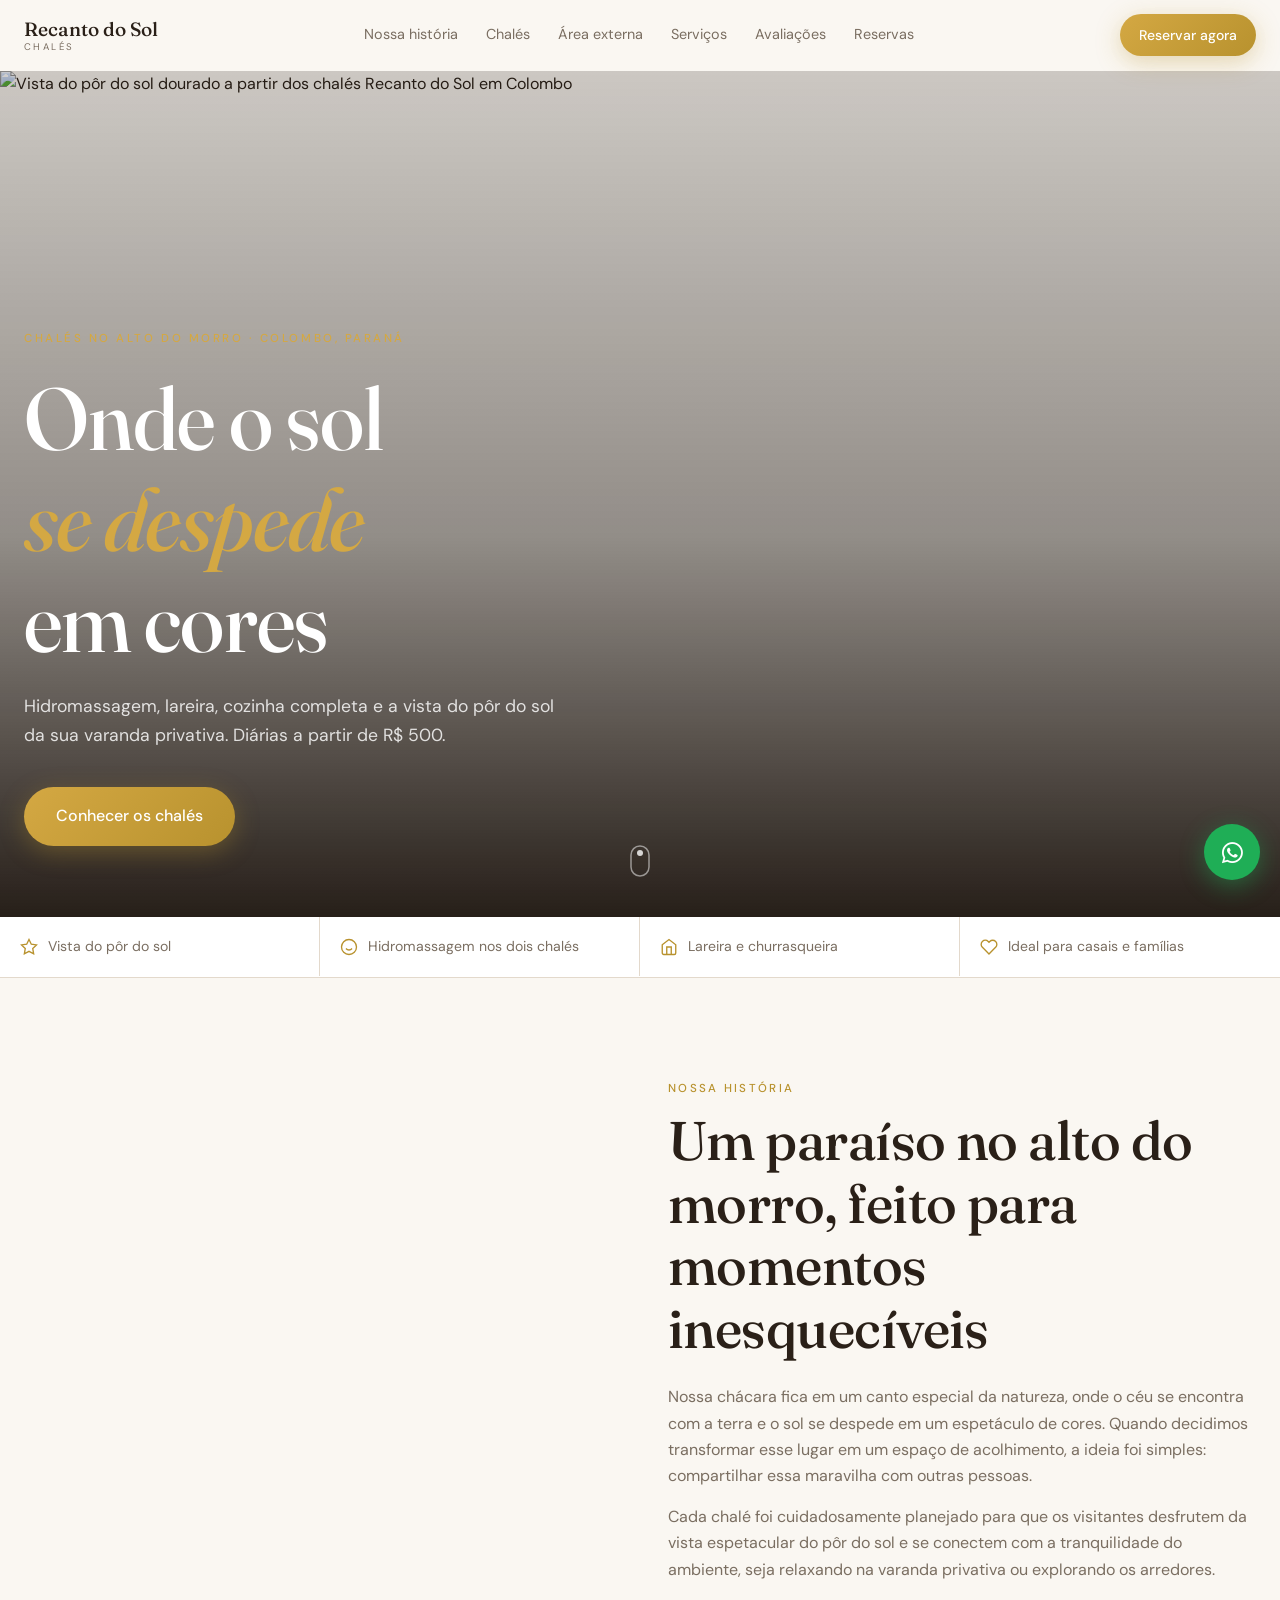
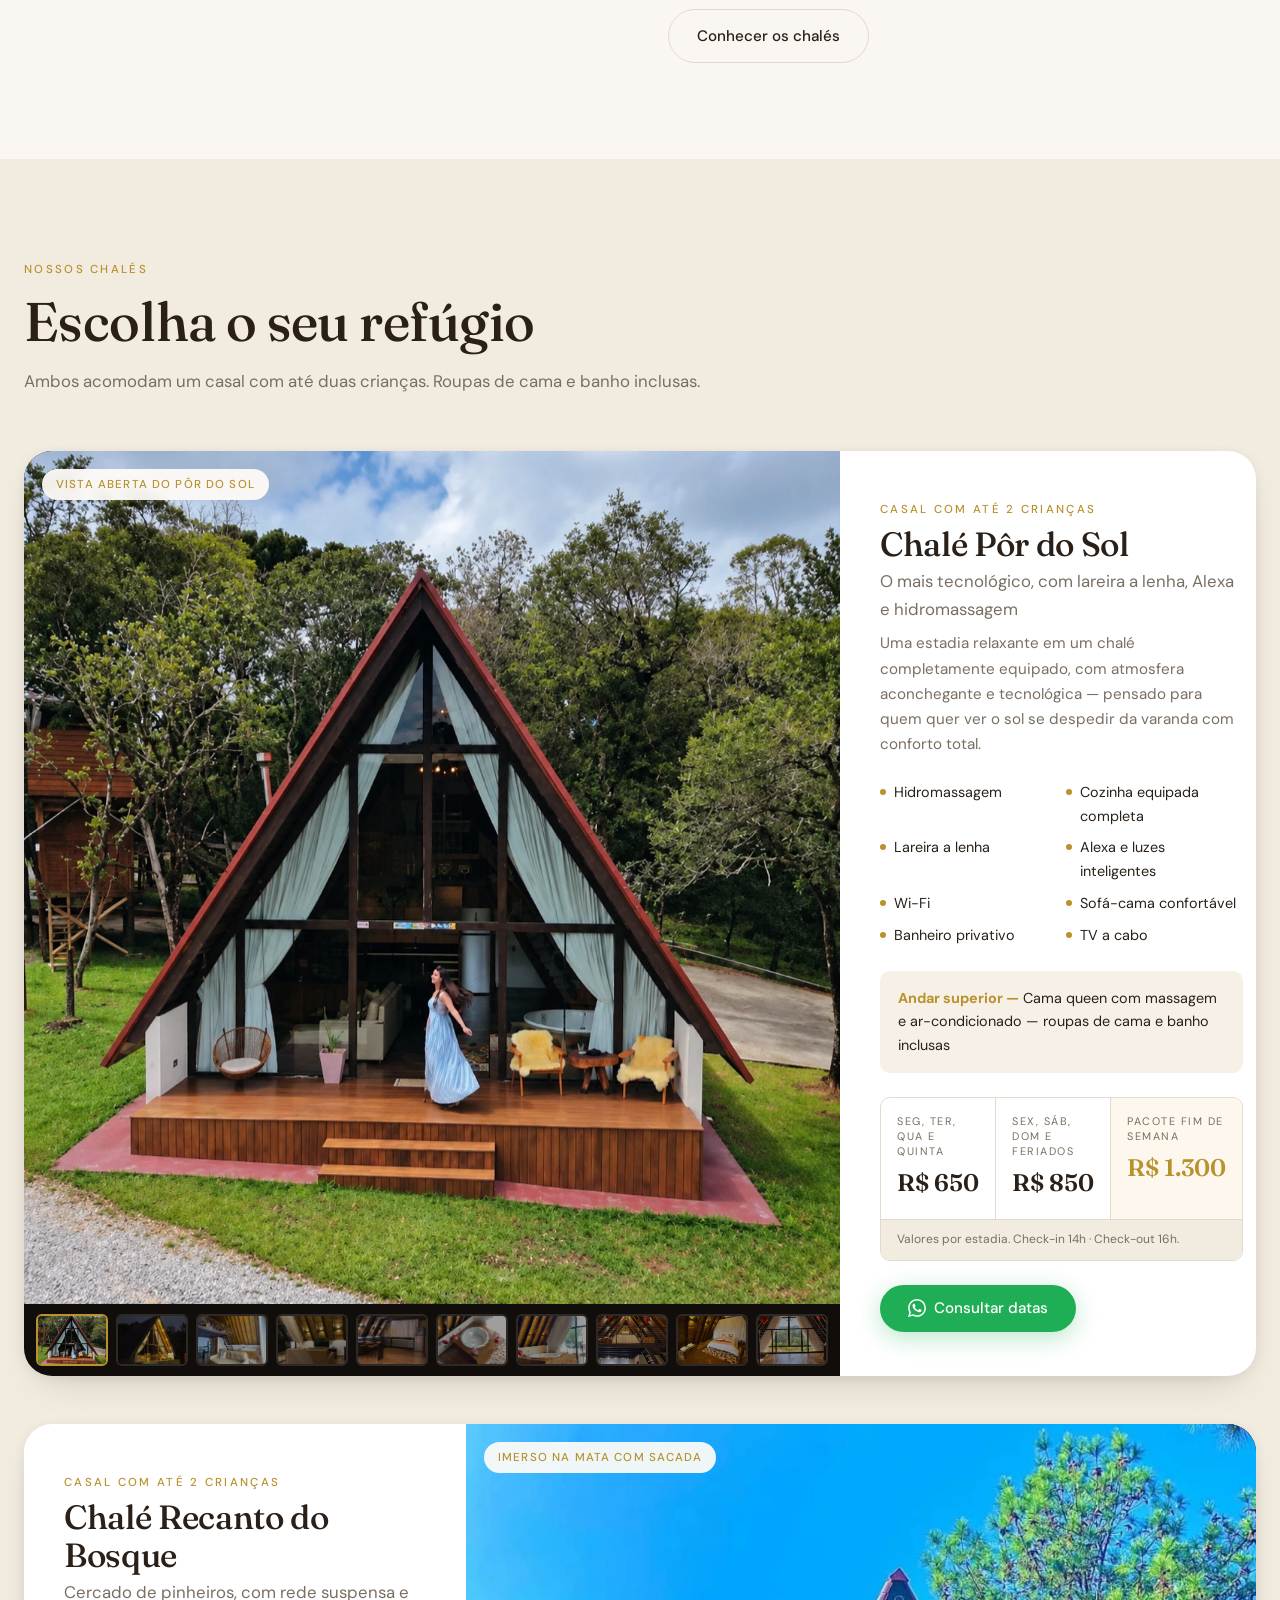
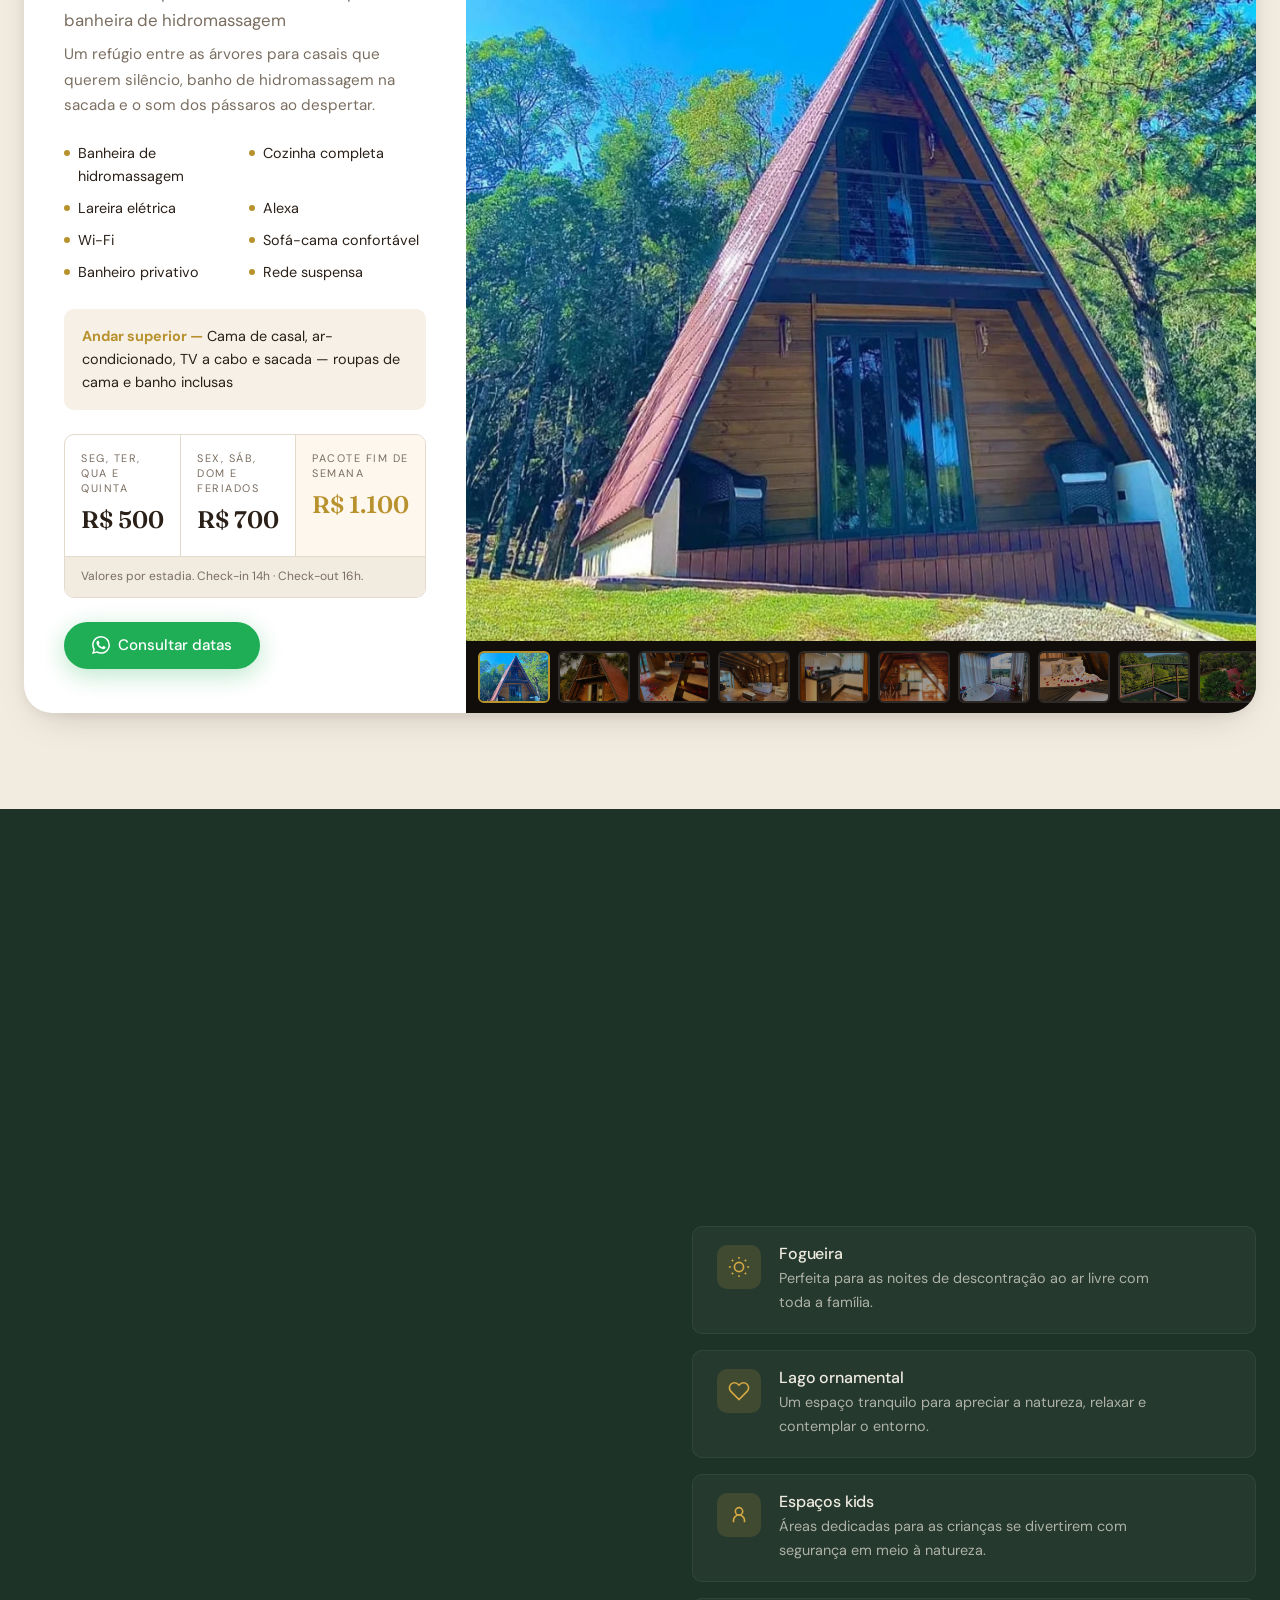
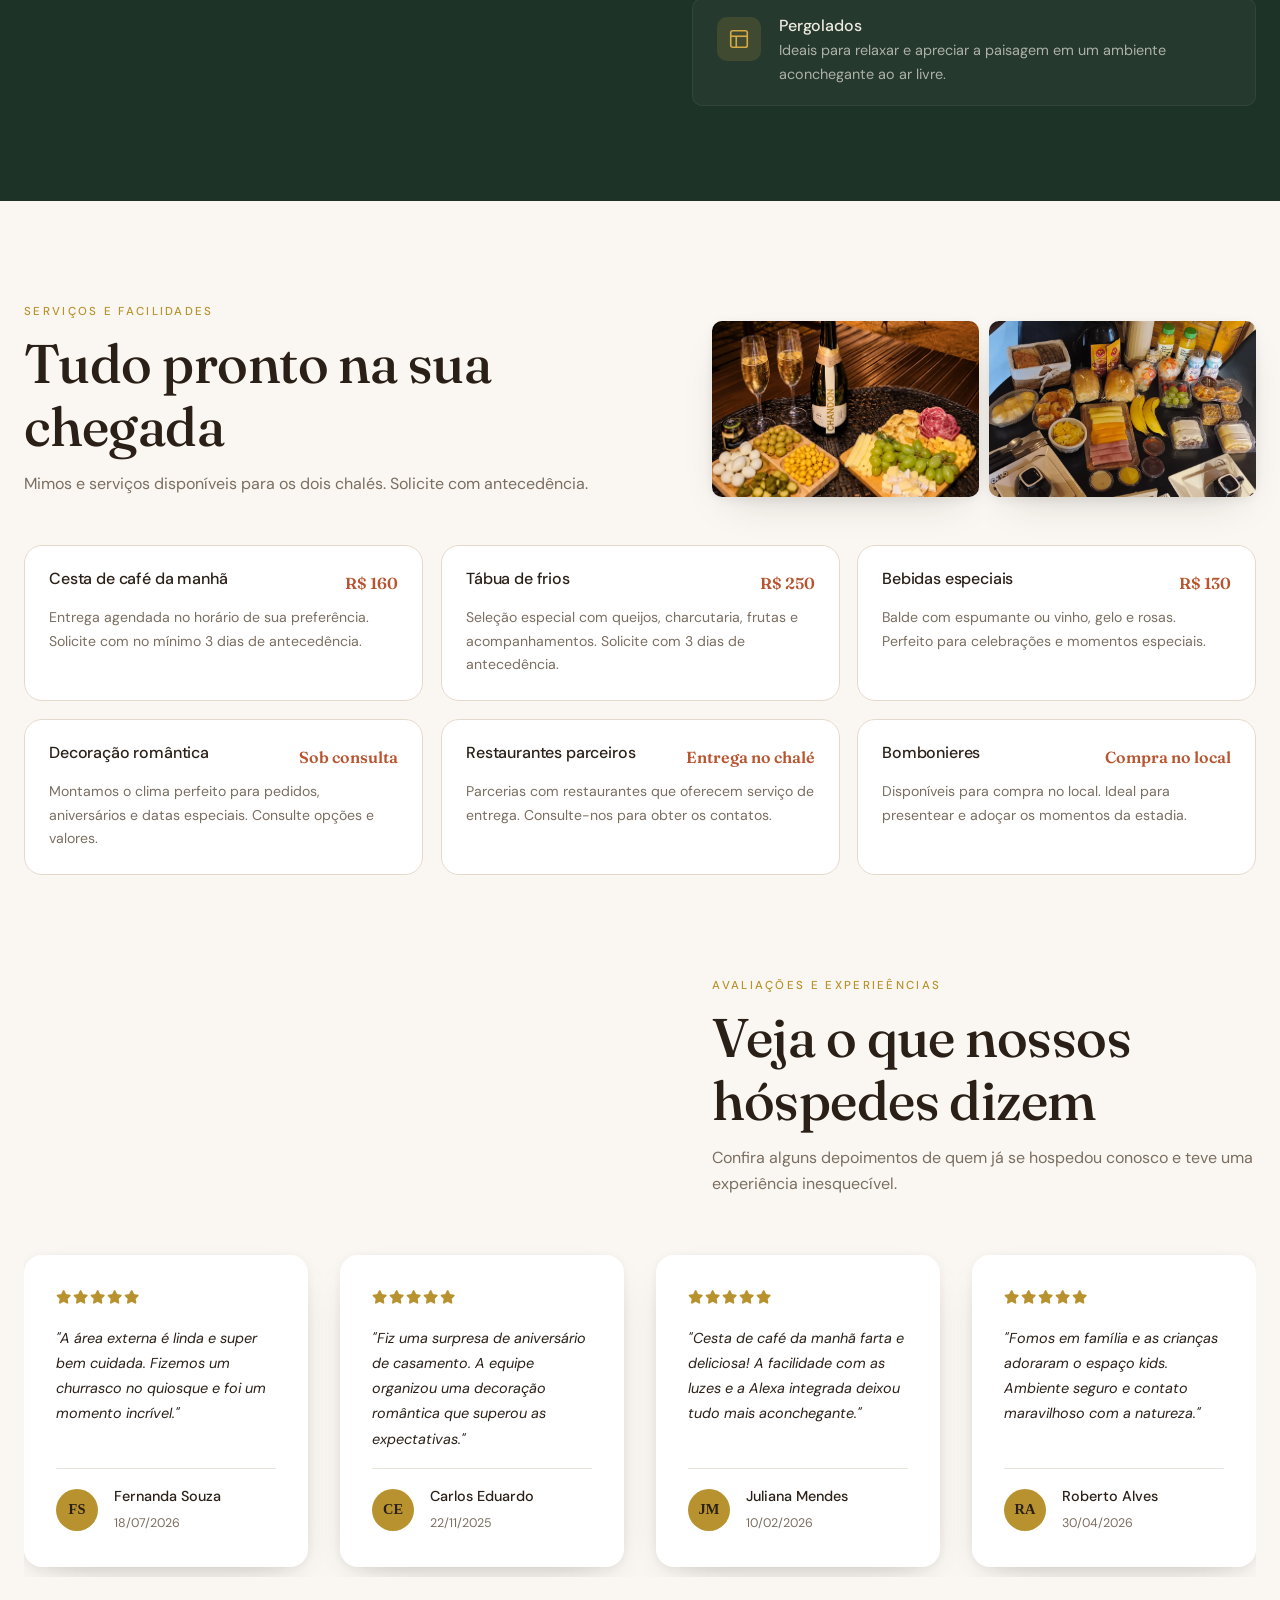
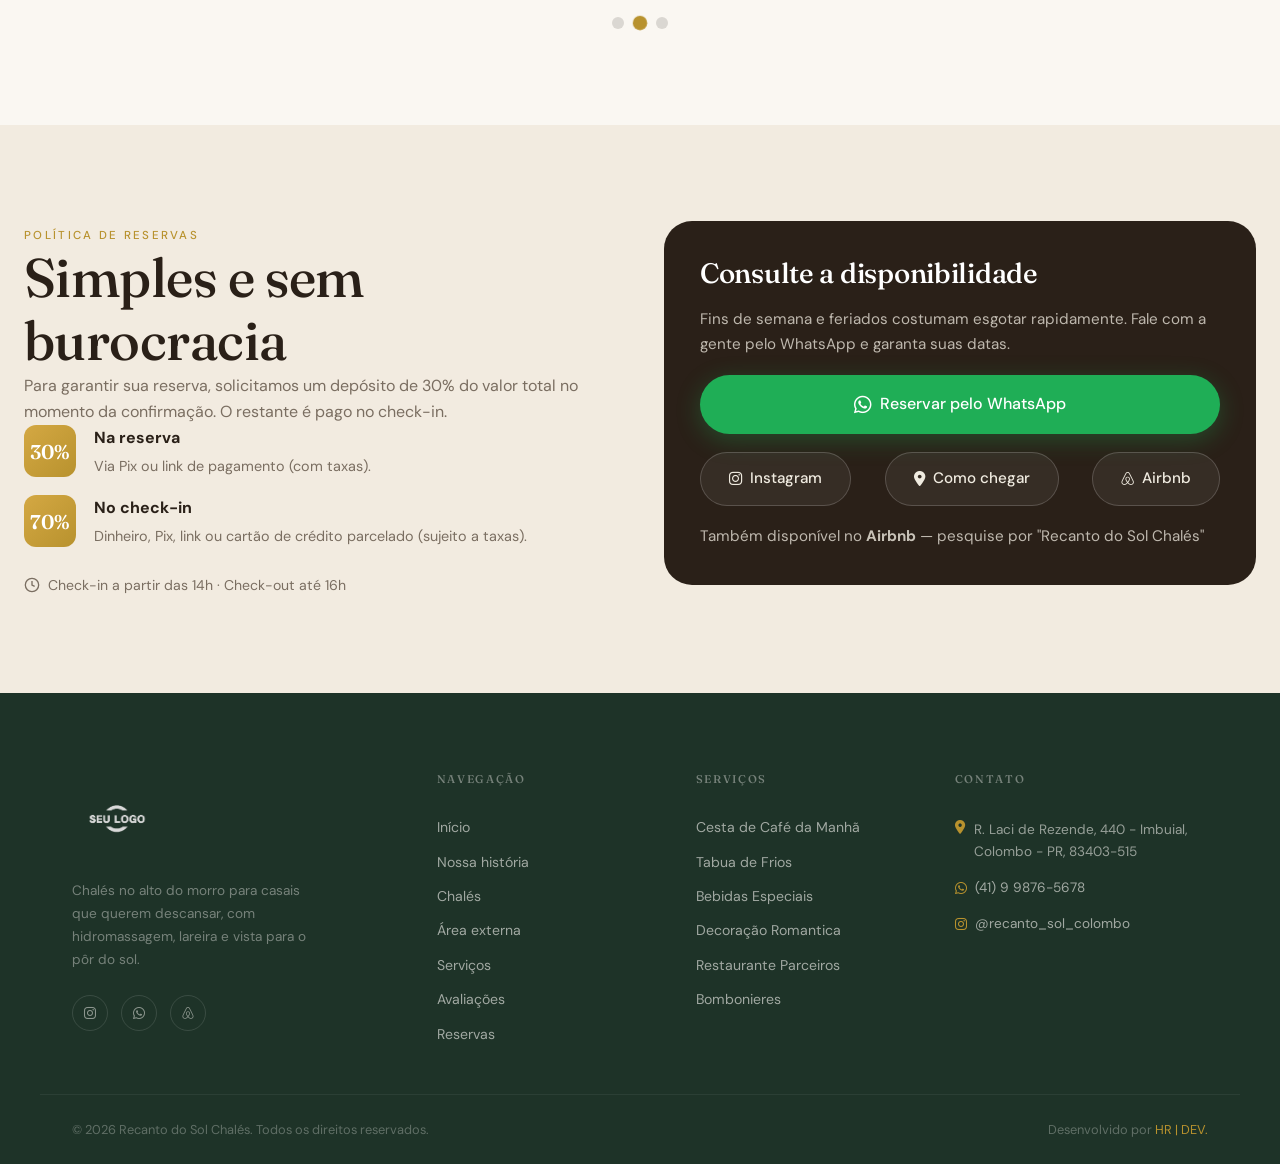
==== commit 971353dd: "ajustes" ====
--- a/index.html
+++ b/index.html
@@ -8,6 +8,14 @@
   <meta name="description"
     content="Dois chalés exclusivos com hidromassagem, lareira, cozinha equipada e vista do pôr do sol. Ideal para casais que buscam uma estadia única em meio à natureza." />
   <link rel="stylesheet" href="https://cdnjs.cloudflare.com/ajax/libs/font-awesome/6.5.2/css/all.min.css">
+  <!-- Preload fontes críticas -->
+  <link rel="preconnect" href="https://fonts.googleapis.com" />
+  <link rel="preconnect" href="https://fonts.gstatic.com" crossorigin />
+  <link rel="preload" as="style"
+    href="https://fonts.googleapis.com/css2?family=DM+Sans:wght@400;500;600&family=Fraunces:ital,opsz,wght@0,9..144,300..700;1,9..144,300..600&display=swap" />
+  <link rel="stylesheet"
+    href="https://fonts.googleapis.com/css2?family=DM+Sans:wght@400;500;600&family=Fraunces:ital,opsz,wght@0,9..144,300..700;1,9..144,300..600&display=swap" />
+  <meta name="theme-color" content="#faf7f2" />
   <link rel="stylesheet" href="assets/style/styles.css" />
 </head>
 
@@ -51,7 +59,7 @@
   <!-- HERO -->
   <section id="topo" class="hero">
     <div class="hero-media">
-      <img src="assets/img/Depoimentos/hall.png"
+      <img src="assets/img/externo/hall.webp"
         alt="Vista do pôr do sol dourado a partir dos chalés Recanto do Sol em Colombo" class="hero-img" />
       <div class="hero-overlay"></div>
     </div>
@@ -112,18 +120,18 @@
   <section id="historia" class="section">
     <div class="container historia-grid">
       <div class="historia-images">
-        <div class="hist-img-main">
-          <img src="assets/img/varanda-balanco.jpg" alt="Balanço suspenso na varanda de madeira ao entardecer"
+        <div class="hist-img-main" data-reveal="left">
+          <img src="assets/img/externo/varanda-balanco.webp" alt="Balanço suspenso na varanda de madeira ao entardecer"
             loading="lazy" />
         </div>
-        <div class="hist-img-secondary">
-          <img src="assets/img/Externo/lago3.jpg" alt="Lago ornamental com jardim de pedras naturais" loading="lazy" />
-          <img src="assets/img/placas.png"
+        <div class="hist-img-secondary" data-reveal="right" data-delay="1">
+          <img src="assets/img/externo/lago3.jpg" alt="Lago ornamental com jardim de pedras naturais" loading="lazy" />
+          <img src="assets/img/externo/placas.webp"
             alt="Placa com frase: Neste lugar somos verdadeiros, nos divertimos, rimos, discordamos" loading="lazy"
             class="hist-img-signs" />
         </div>
       </div>
-      <div class="historia-text">
+      <div class="historia-text" data-reveal="right">
         <span class="eyebrow">Nossa história</span>
         <h2>Um paraíso no alto do morro, feito para momentos inesquecíveis</h2>
         <p>Nossa chácara fica em um canto especial da natureza, onde o céu se encontra com a terra e o sol se despede em
@@ -140,7 +148,7 @@
   <!-- CHALÉS -->
   <section id="chales" class="section section-sand">
     <div class="container">
-      <div class="section-header">
+      <div class="section-header" data-reveal="up">
         <span class="eyebrow">Nossos chalés</span>
         <h2>Escolha o seu refúgio</h2>
         <p class="section-sub">Ambos acomodam um casal com até duas crianças. Roupas de cama e banho inclusas.</p>
@@ -152,21 +160,21 @@
   <!-- ÁREA EXTERNA -->
   <section id="area-externa" class="section section-forest">
     <div class="container">
-      <div class="section-header light">
+      <div class="section-header light" data-reveal="up">
         <span class="eyebrow eyebrow-light">Área externa</span>
         <h2>A chácara inteira é sua</h2>
         <p class="section-sub soft">Além do conforto dentro do chalé, os hóspedes têm lazer completo ao ar livre.</p>
       </div>
       <div class="ext-grid">
-        <div class="ext-photos">
-          <img src="assets/img/Externo/Fogueira.png" alt="Fogueira acesa com pedras ao redor ao anoitecer"
+        <div class="ext-photos" data-reveal="left">
+          <img src="assets/img/externo/Fogueira.webp" alt="Fogueira acesa com pedras ao redor ao anoitecer"
             loading="lazy" class="ext-photo-main" />
-          <img src="assets/img/Externo/por-do-sol.png" alt="Espaço kids com casa na árvore e balanços" loading="lazy"
+          <img src="assets/img/externo/por-do-sol.webp" alt="Espaço kids com casa na árvore e balanços" loading="lazy"
             class="ext-photo-sec" />
-          <img src="assets/img/Externo/kids.jpg" alt="Espaço kids com casa na árvore e balanços" loading="lazy"
+          <img src="assets/img/externo/kids.jpg" alt="Espaço kids com casa na árvore e balanços" loading="lazy"
             class="ext-photo-sec" />
         </div>
-        <ul class="ext-features">
+        <ul class="ext-features" data-reveal="right">
           <li>
             <div class="ext-icon">
               <svg width="22" height="22" viewBox="0 0 24 24" fill="none" stroke="currentColor" stroke-width="1.8">
@@ -243,20 +251,20 @@
   <!-- SERVIÇOS -->
   <section id="servicos" class="section">
     <div class="container">
-      <div class="servicos-header">
+      <div class="servicos-header" data-reveal="up">
         <div>
           <span class="eyebrow">Serviços e facilidades</span>
           <h2>Tudo pronto na sua chegada</h2>
           <p class="muted">Mimos e serviços disponíveis para os dois chalés. Solicite com antecedência.</p>
         </div>
         <div class="servicos-photos">
-          <img src="assets/img/serviços/tabua-frios.png" alt="Cesta de café da manhã farta servida no chalé"
+          <img src="assets/img/servicos/tabua-frios.webp" alt="Cesta de café da manhã farta servida no chalé"
             loading="lazy" />
-          <img src="assets/img/serviços/cafe-manha4.jpg" alt="Tábua de frios com queijos, charcutaria e frutas"
+          <img src="assets/img/servicos/cafe-manha4.webp" alt="Tábua de frios com queijos, charcutaria e frutas"
             loading="lazy" />
         </div>
       </div>
-      <ul class="servicos-grid">
+      <ul class="servicos-grid" data-reveal="up" data-delay="1">
         <li class="servico-card">
           <div class="servico-header">
             <h3>Cesta de café da manhã</h3>
@@ -306,10 +314,10 @@
 
   <!-- DEPOIMENTOS -->
   <section class="depoimentos container" id="depoimentos">
-    <div class="depoimentos-header servicos-header">
+    <div class="depoimentos-header servicos-header" data-reveal="up">
       <div class="depoimento-photos">
-        <img src="assets/img/Externo/cabana.png" alt="Chalé Recanto do Bosque entre os pinheiros" loading="lazy" />
-        <img src="assets/img/depoimento-banheira.jpg" alt="Banheira de hidromassagem com ambiente romântico"
+        <img src="assets/img/depoimentos/pessoas-fogueira.webp" alt="Chalé Recanto do Bosque entre os pinheiros" loading="lazy" />
+        <img src="assets/img/depoimentos/Banheira.jpg" alt="Banheira de hidromassagem com ambiente romântico"
           loading="lazy" />
       </div>
       <div>
@@ -331,7 +339,7 @@
   <!-- RESERVAS -->
   <section id="reservas" class="section section-sand">
     <div class="container reservas-grid">
-      <div class="reservas-info">
+      <div class="reservas-info" data-reveal="left">
         <span class="eyebrow">Política de reservas</span>
         <h2>Simples e sem burocracia</h2>
         <p class="muted">Para garantir sua reserva, solicitamos um depósito de 30% do valor total no momento da
@@ -360,7 +368,7 @@
           Check-in a partir das 14h · Check-out até 16h
         </p>
       </div>
-      <div class="reservas-cta">
+      <div class="reservas-cta" data-reveal="right">
         <h3>Consulte a disponibilidade</h3>
         <p>Fins de semana e feriados costumam esgotar rapidamente. Fale com a gente pelo WhatsApp e garanta suas datas.
         </p>
@@ -391,7 +399,7 @@
   <footer>
     <div class="footer-inner">
       <div class="footer-brand">
-        <img src="assets/img/SuaLogo.png" alt="Logo">
+        <img src="assets/img/logo.webp" alt="Logo">
         <p>Chalés no alto do morro para casais que querem descansar, com hidromassagem, lareira e vista para o pôr do
           sol.</p>
         <div class="social-links">
@@ -588,8 +596,9 @@
       </div>
     </div>
   </div>
-
+  
   <script src="assets/js/script.js"></script>
+  <script src="assets/js/animations.js"></script>
 </body>
 
 </html>
--- a/assets/style/styles.css
+++ b/assets/style/styles.css
@@ -19,7 +19,7 @@
   --radius-lg: 28px;
   --shadow: 0 2px 12px rgba(42,32,24,.06), 0 16px 40px -20px rgba(42,32,24,.25);
   --shadow-lg: 0 8px 40px rgba(42,32,24,.18);
-  --transition: .22s cubic-bezier(.4,0,.2,1);
+  --transition: .5s cubic-bezier(.4,0,.2,1);
 }
 
 /* ----- Reset ----- */
@@ -29,7 +29,31 @@
 ul { list-style: none; }
 
 /* ----- Base ----- */
-html { scroll-behavior: smooth; }
+html { 
+  scroll-behavior: smooth; 
+  scroll-padding-top: 72px;
+  scrollbar-width: thin;
+  scrollbar-color: var(--gold-light) transparent;
+}
+
+::-webkit-scrollbar {
+  width: 10px;
+}
+
+::-webkit-scrollbar-track {
+  background: var(--bg); /* Usa o fundo off-white do site */
+}
+
+::-webkit-scrollbar-thumb {
+  background-color: var(--gold-light); /* Tom dourado principal */
+  border-radius: 99px; /* Arredondamento elegante */
+  border: 2px solid var(--bg); /* Cria uma margem interna invisível para a barra parecer mais fina */
+}
+
+::-webkit-scrollbar-thumb:hover {
+  background-color: var(--gold); /* Dourado mais escuro ao passar o mouse */
+}
+
 body {
   background: var(--bg);
   color: var(--fg);
@@ -1719,3 +1743,194 @@
   }
   .reservas-links .btn { width: 100%; }
 }
+
+
+/* ============================================================
+   ANIMAÇÕES & SCROLL SUAVE — Recanto do Sol
+   ============================================================ */
+
+/* ----- Scroll suave nativo reforçado ----- */
+html {
+  scroll-behavior: smooth;
+  scroll-padding-top: 72px; /* compensa o nav sticky */
+}
+
+/* ----- Tokens de animação ----- */
+:root {
+  --ease-out-expo: cubic-bezier(.16, 1, .3, 1);
+  --ease-out-back: cubic-bezier(.34, 1.56, .64, 1);
+  --dur-fast  : .35s;
+  --dur-normal: .55s;
+  --dur-slow  : .8s;
+}
+
+/* ── Animações @keyframes ───────────────────────────────────── */
+@keyframes fade-up {
+  from { opacity: 0; transform: translateY(32px); }
+  to   { opacity: 1; transform: translateY(0); }
+}
+@keyframes fade-in {
+  from { opacity: 0; }
+  to   { opacity: 1; }
+}
+@keyframes fade-left {
+  from { opacity: 0; transform: translateX(-40px); }
+  to   { opacity: 1; transform: translateX(0); }
+}
+@keyframes fade-right {
+  from { opacity: 0; transform: translateX(40px); }
+  to   { opacity: 1; transform: translateX(0); }
+}
+@keyframes scale-in {
+  from { opacity: 0; transform: scale(.92); }
+  to   { opacity: 1; transform: scale(1); }
+}
+@keyframes slide-down {
+  from { opacity: 0; transform: translateY(-20px); }
+  to   { opacity: 1; transform: translateY(0); }
+}
+
+/* ── Hero: animação de entrada automática ───────────────────── */
+.hero-eyebrow { animation: fade-up var(--dur-normal) var(--ease-out-expo) .1s both; }
+.hero-title   { animation: fade-up var(--dur-slow)   var(--ease-out-expo) .25s both; }
+.hero-subtitle{ animation: fade-up var(--dur-slow)   var(--ease-out-expo) .4s both; }
+.hero-actions { animation: fade-up var(--dur-normal) var(--ease-out-expo) .55s both; }
+.hero-scroll  { animation: fade-in var(--dur-slow)   ease               1.2s both; }
+.highlights-bar { animation: slide-down var(--dur-normal) var(--ease-out-expo) .7s both; }
+
+/* ── Utilitários de reveal (controlados pelo JS/IntersectionObserver) ── */
+
+/* Estado inicial: invisível, pronto para animar */
+[data-reveal] {
+  opacity: 0;
+  will-change: opacity, transform;
+}
+[data-reveal="up"]    { transform: translateY(36px); }
+[data-reveal="left"]  { transform: translateX(-40px); }
+[data-reveal="right"] { transform: translateX(40px); }
+[data-reveal="scale"] { transform: scale(.94); }
+[data-reveal="fade"]  { transform: none; }
+
+/* Estado visível — adicionado pela classe .revealed */
+[data-reveal].revealed {
+  animation: none; /* evita conflito com keyframes nominais */
+  opacity: 1;
+  transform: none;
+  transition:
+    opacity   var(--dur-normal) var(--ease-out-expo),
+    transform var(--dur-normal) var(--ease-out-expo);
+}
+
+/* Delay escalonado para grupos de elementos (stagger) */
+[data-reveal][data-delay="1"] { transition-delay: .08s; }
+[data-reveal][data-delay="2"] { transition-delay: .16s; }
+[data-reveal][data-delay="3"] { transition-delay: .24s; }
+[data-reveal][data-delay="4"] { transition-delay: .32s; }
+[data-reveal][data-delay="5"] { transition-delay: .40s; }
+[data-reveal][data-delay="6"] { transition-delay: .48s; }
+
+/* ── Nav: transição de entrada ao carregar ─────────────────── */
+.nav-bar { animation: slide-down var(--dur-normal) var(--ease-out-expo) both; }
+
+/* ── Chalé card: efeito nos botões de thumb ────────────────── */
+.chale-thumb img {
+  transition: transform .4s var(--ease-out-expo);
+}
+.chale-thumb:hover img { transform: scale(1.08); }
+
+/* ── Imagem principal do chalé: transição suave ao trocar foto ── */
+.chale-main-img {
+  transition: opacity .3s ease, transform .5s var(--ease-out-expo);
+}
+.chale-main-img.is-switching {
+  opacity: 0;
+  transform: scale(1.03);
+}
+
+/* ── Serviço cards: hover lift ─────────────────────────────── */
+.servico-card {
+  transition:
+    transform var(--transition),
+    box-shadow var(--transition);
+}
+.servico-card:hover {
+  transform: translateY(-4px);
+  box-shadow: var(--shadow-lg);
+}
+
+/* ── Depoimentos: hover suave ──────────────────────────────── */
+.depoimento-card {
+  transition: transform var(--transition), box-shadow var(--transition);
+}
+.depoimento-card:hover {
+  transform: translateY(-3px);
+  box-shadow: var(--shadow-lg);
+}
+
+/* ── Highlights bar: ícones com pulse sutil ────────────────── */
+@keyframes icon-pulse {
+  0%,100% { transform: scale(1); }
+  50%      { transform: scale(1.18); }
+}
+.highlights-list li:hover svg {
+  animation: icon-pulse .5s var(--ease-out-back);
+}
+
+/* ── Ext-features: hover nos ícones da área externa ────────── */
+.ext-icon {
+  transition: transform var(--transition), background var(--transition);
+}
+.ext-features li:hover .ext-icon {
+  transform: scale(1.12) rotate(-3deg);
+}
+
+/* ── Botões: feedback visual aprimorado ────────────────────── */
+.btn {
+  transition:
+    transform var(--dur-fast) var(--ease-out-back),
+    box-shadow var(--transition),
+    opacity    var(--transition),
+    background var(--transition);
+}
+.btn:active { transform: scale(.97) translateY(1px) !important; }
+
+/* ── FAB WhatsApp: pulso de atenção ────────────────────────── */
+@keyframes fab-pulse {
+  0%  { box-shadow: 0 0 0 0 rgba(31,174,86,.5); }
+  70% { box-shadow: 0 0 0 16px rgba(31,174,86,0); }
+  100%{ box-shadow: 0 0 0 0 rgba(31,174,86,0); }
+}
+.fab-whats { animation: fab-pulse 2.8s ease-out 3s infinite; }
+
+/* ── Scroll indicator do hero: bounce ──────────────────────── */
+@keyframes scroll-bounce {
+  0%,100% { transform: translateY(0); }
+  50%      { transform: translateY(6px); }
+}
+.hero-scroll { animation: fade-in 1s ease 1.2s both, scroll-bounce 1.8s ease 2s infinite; }
+.scroll-dot  { animation: scroll-bounce 1.8s ease 2s infinite; }
+
+/* ── Image lazy load: fade in ao carregar ──────────────────── */
+img { transition: opacity .4s ease; }
+img.lazy-hidden { opacity: 0; }
+img.lazy-loaded { opacity: 1; }
+
+/* ── Seção historia: parallax leve nas imagens ─────────────── */
+.hist-img-main img,
+.hist-img-secondary img {
+  transition: transform .6s var(--ease-out-expo);
+  overflow: hidden;
+}
+.hist-img-main:hover img { transform: scale(1.03); }
+
+/* ── Reduce motion: desativa animações para quem prefere ────── */
+@media (prefers-reduced-motion: reduce) {
+  *, *::before, *::after {
+    animation-duration: .01ms !important;
+    transition-duration: .01ms !important;
+  }
+  [data-reveal] {
+    opacity: 1 !important;
+    transform: none !important;
+  }
+}
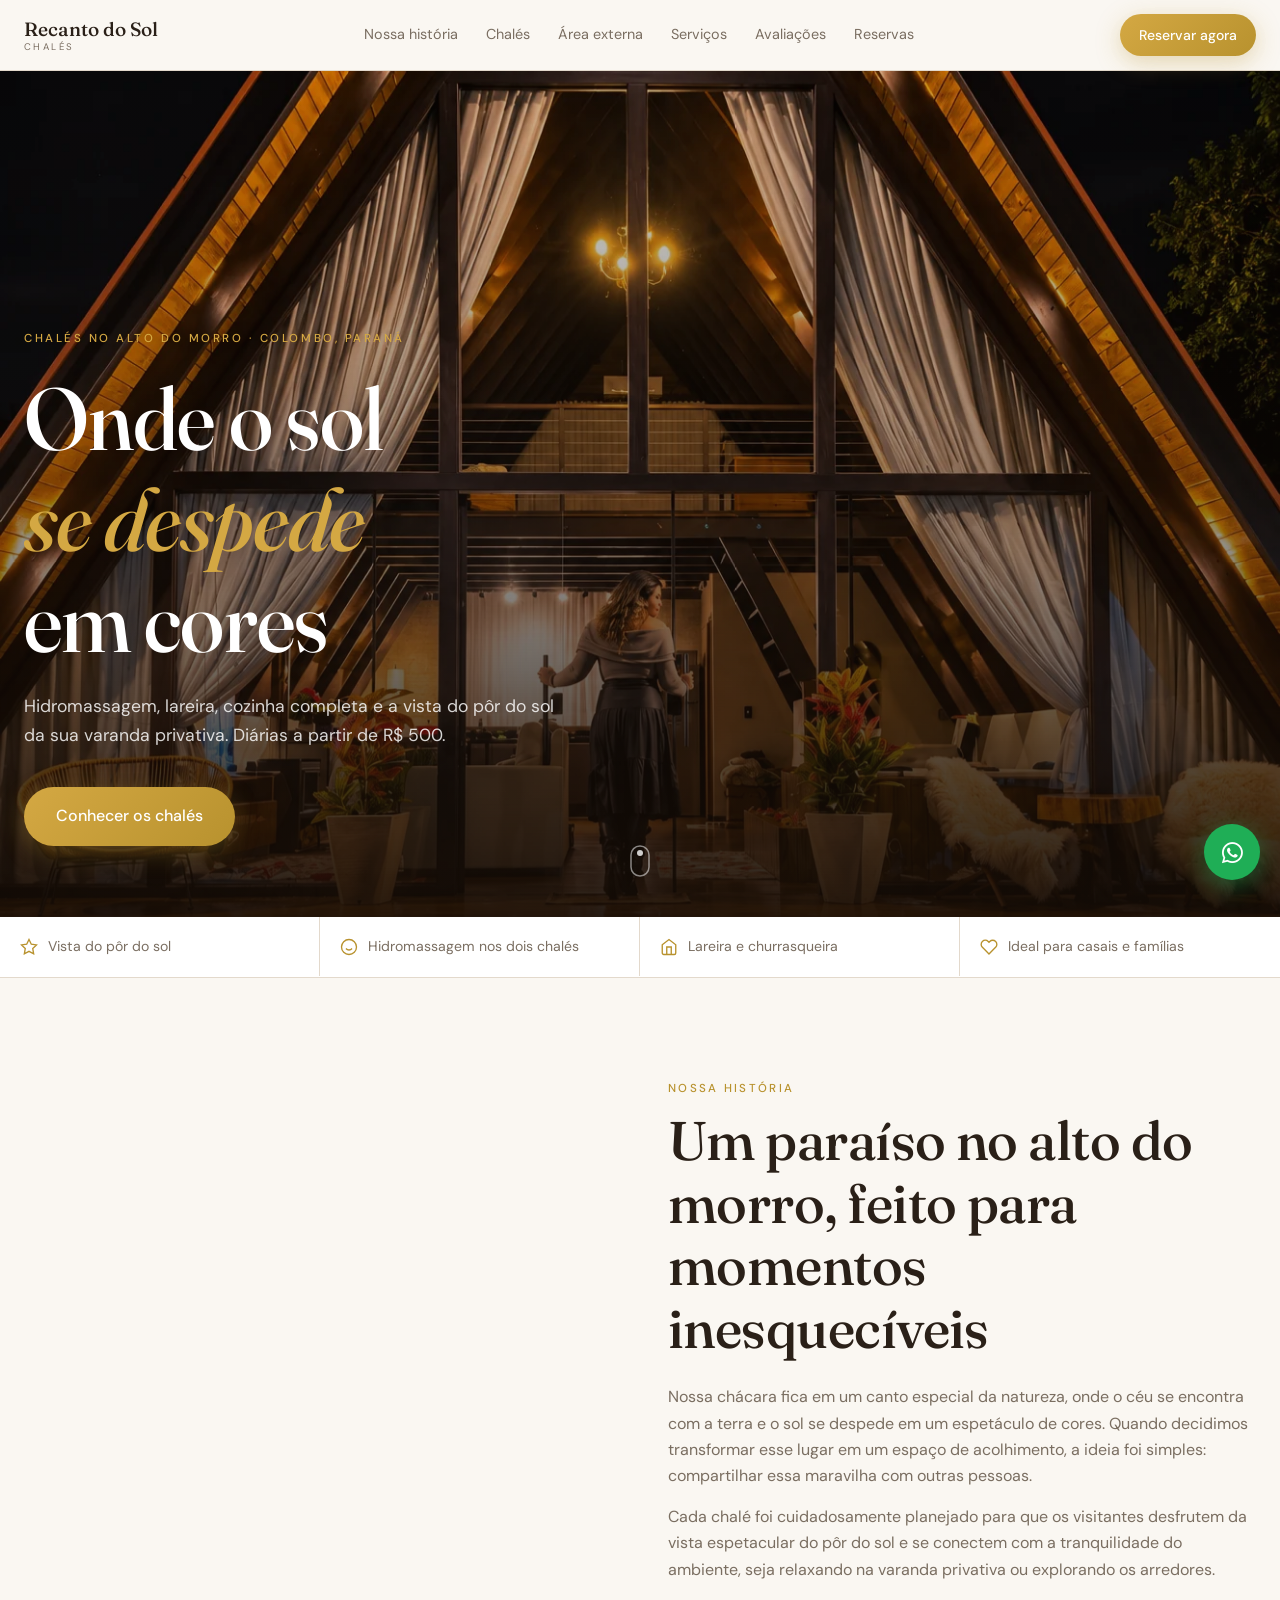
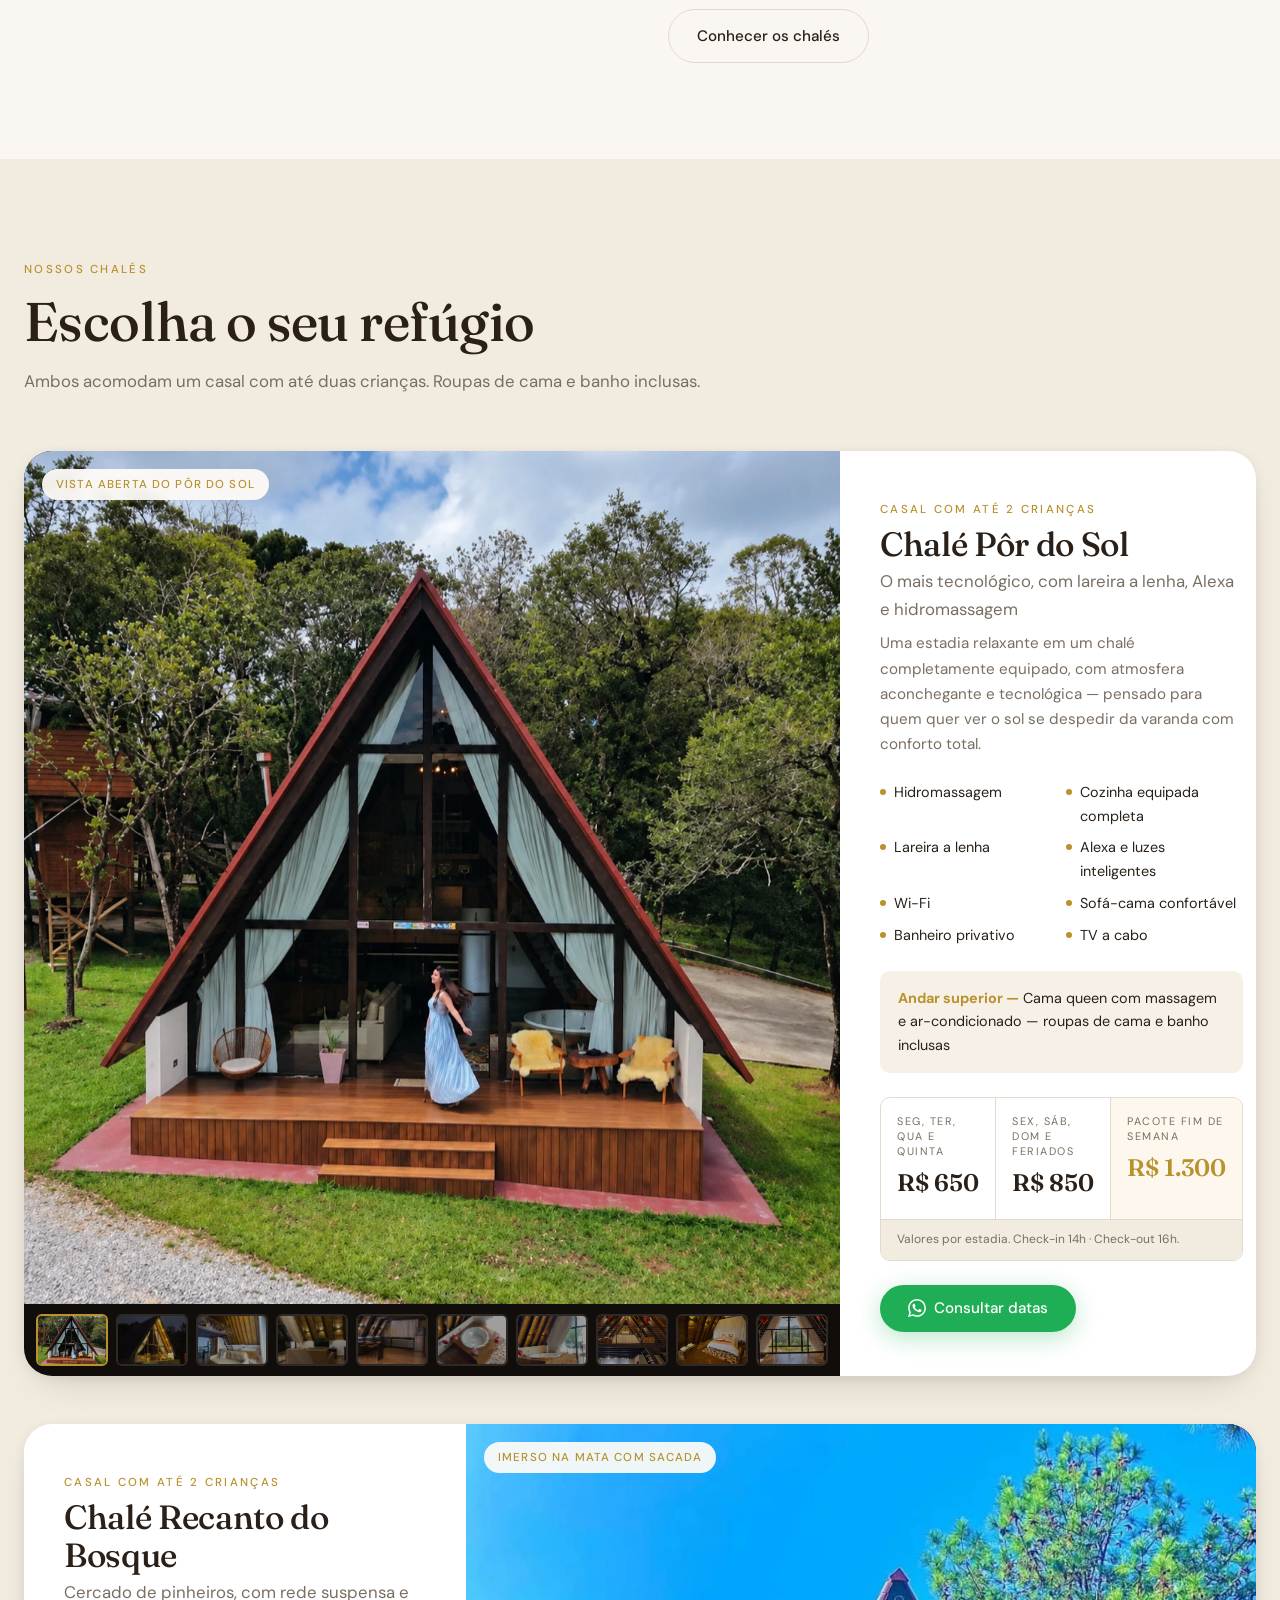
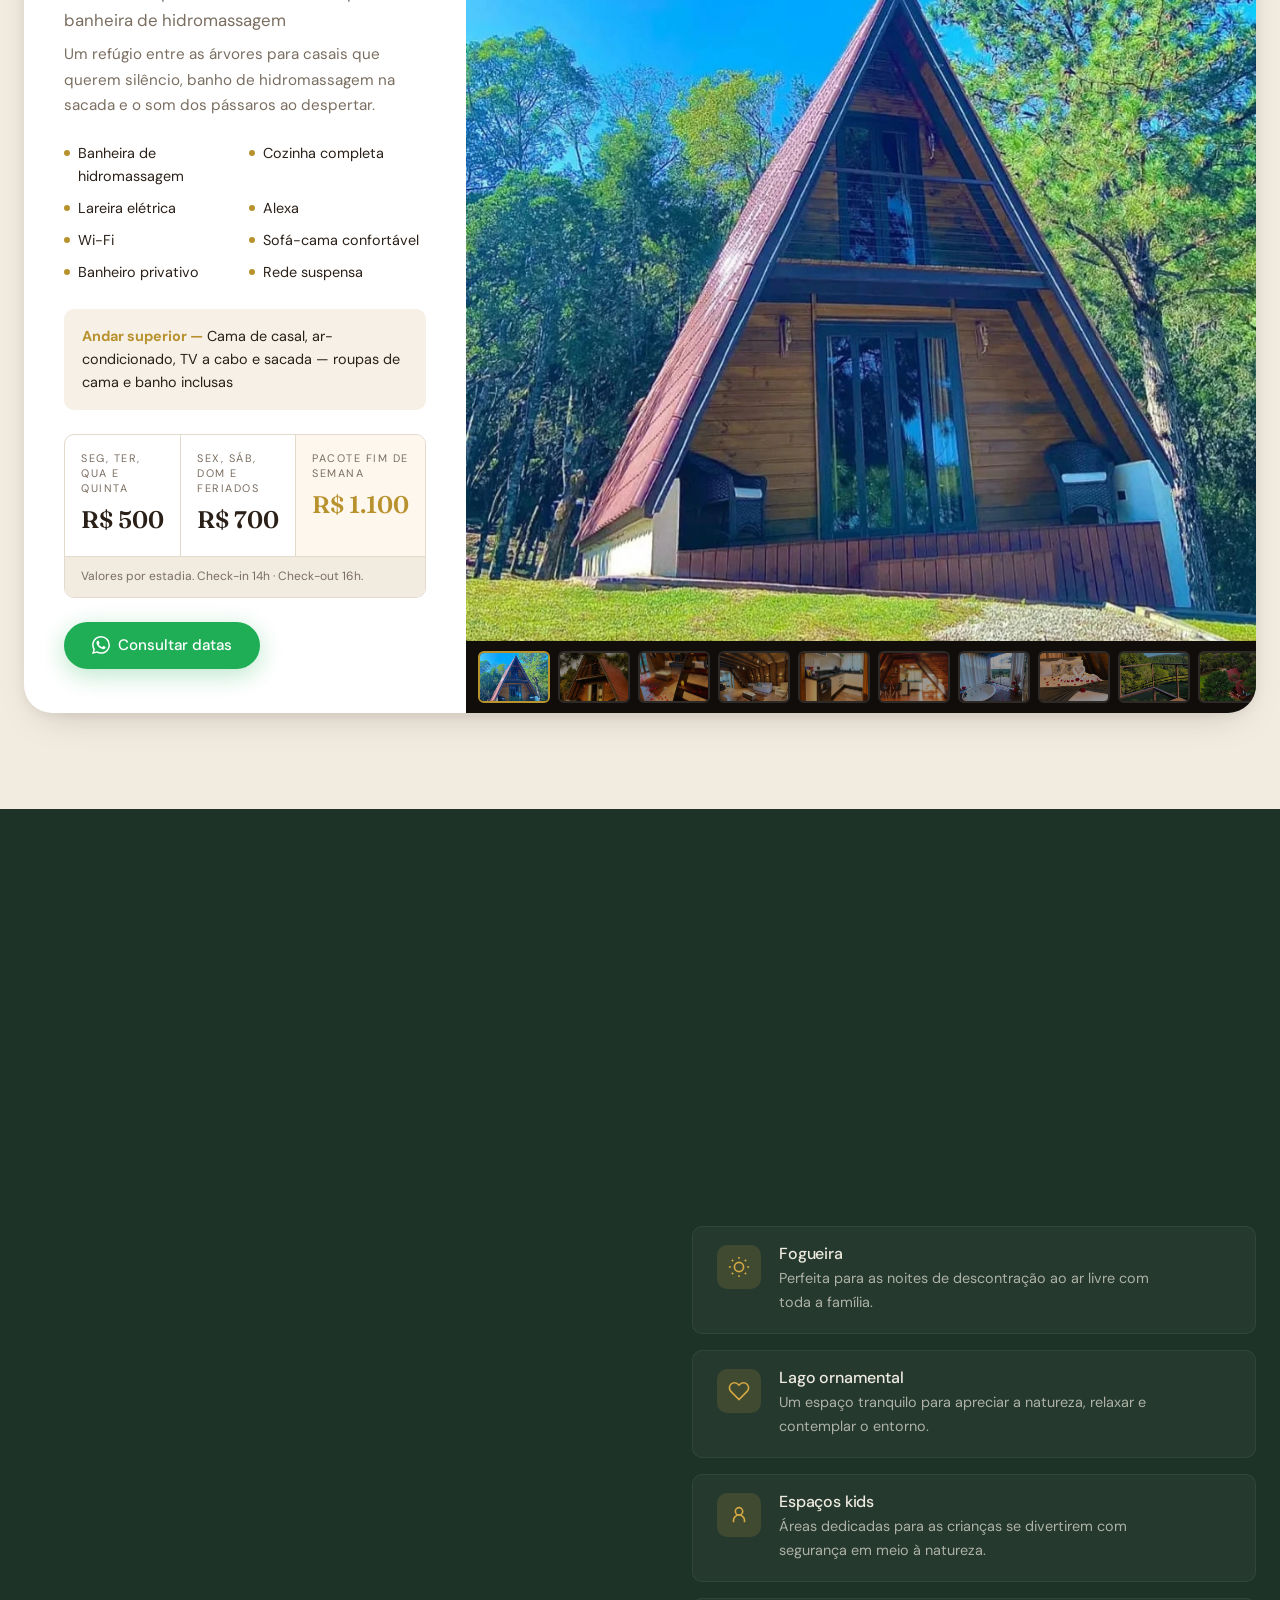
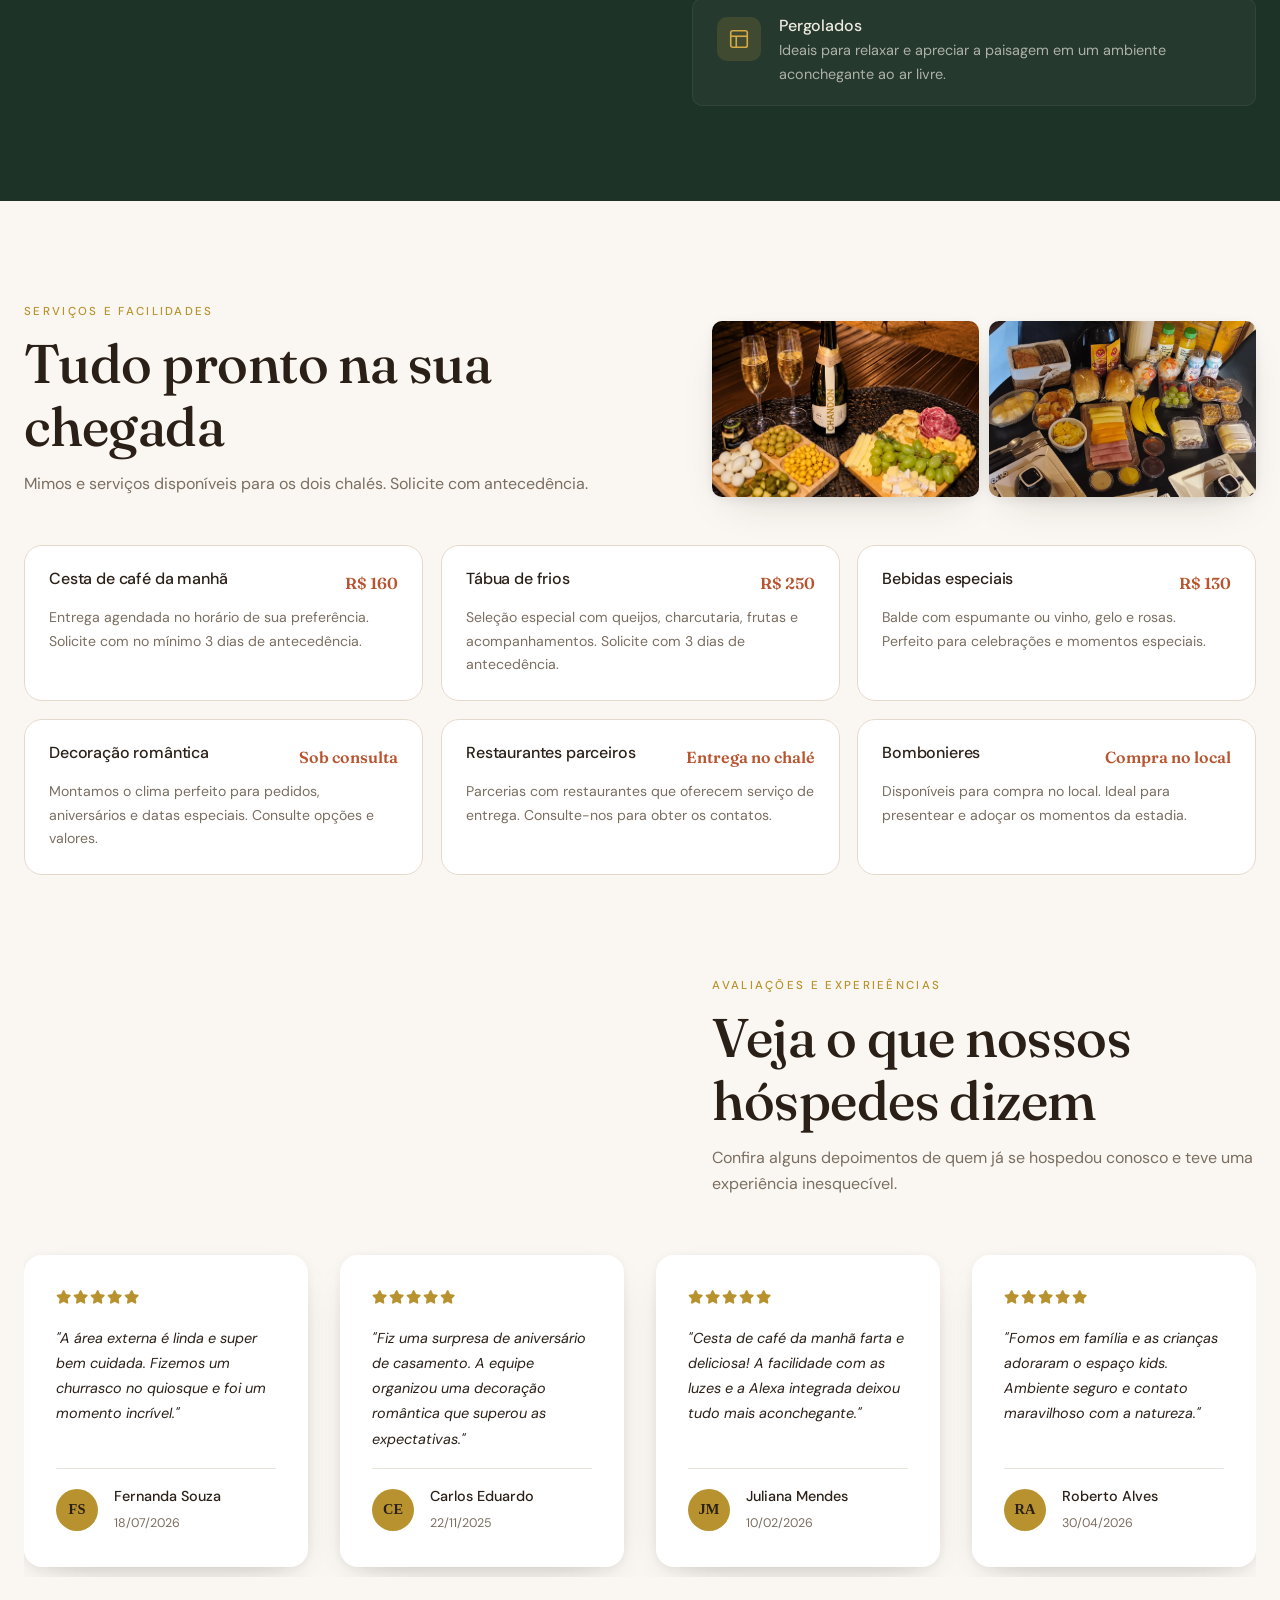
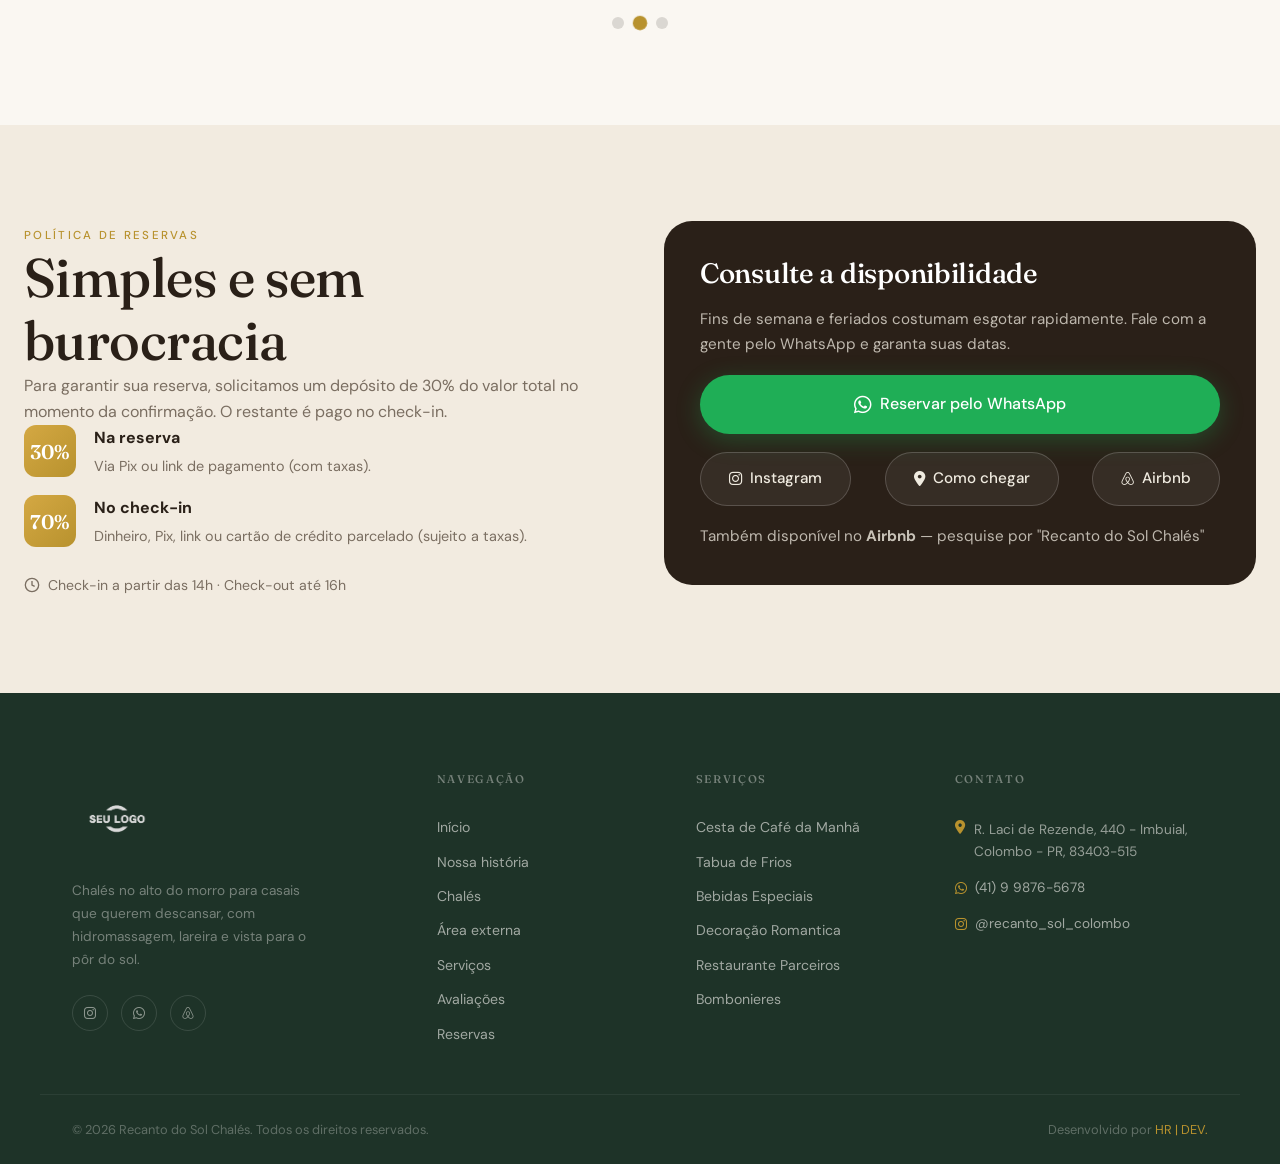
==== commit 8005fadc: "a" ====
--- a/index.html
+++ b/index.html
@@ -59,7 +59,7 @@
   <!-- HERO -->
   <section id="topo" class="hero">
     <div class="hero-media">
-      <img src="assets/img/externo/hall.webp"
+      <img src="assets/img/Externo/hall.webp"
         alt="Vista do pôr do sol dourado a partir dos chalés Recanto do Sol em Colombo" class="hero-img" />
       <div class="hero-overlay"></div>
     </div>
@@ -596,7 +596,7 @@
       </div>
     </div>
   </div>
-  
+
   <script src="assets/js/script.js"></script>
   <script src="assets/js/animations.js"></script>
 </body>
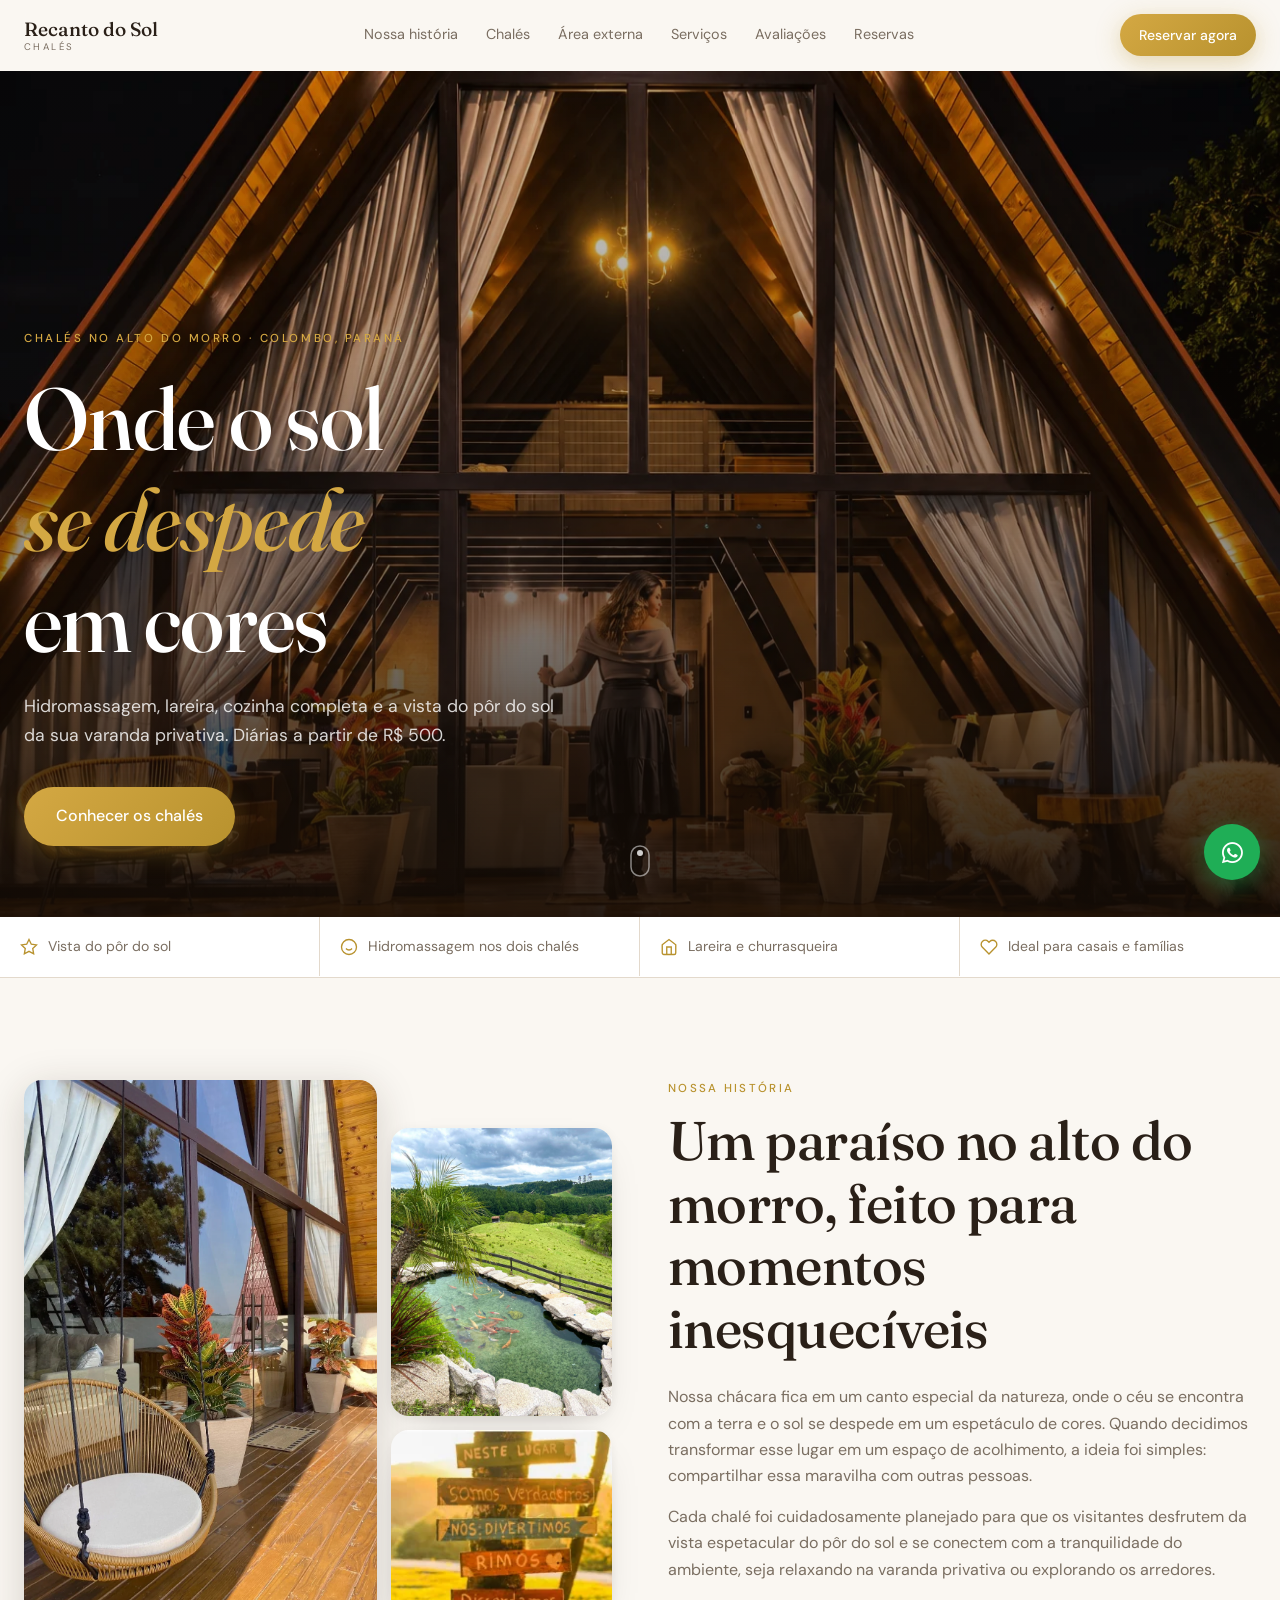
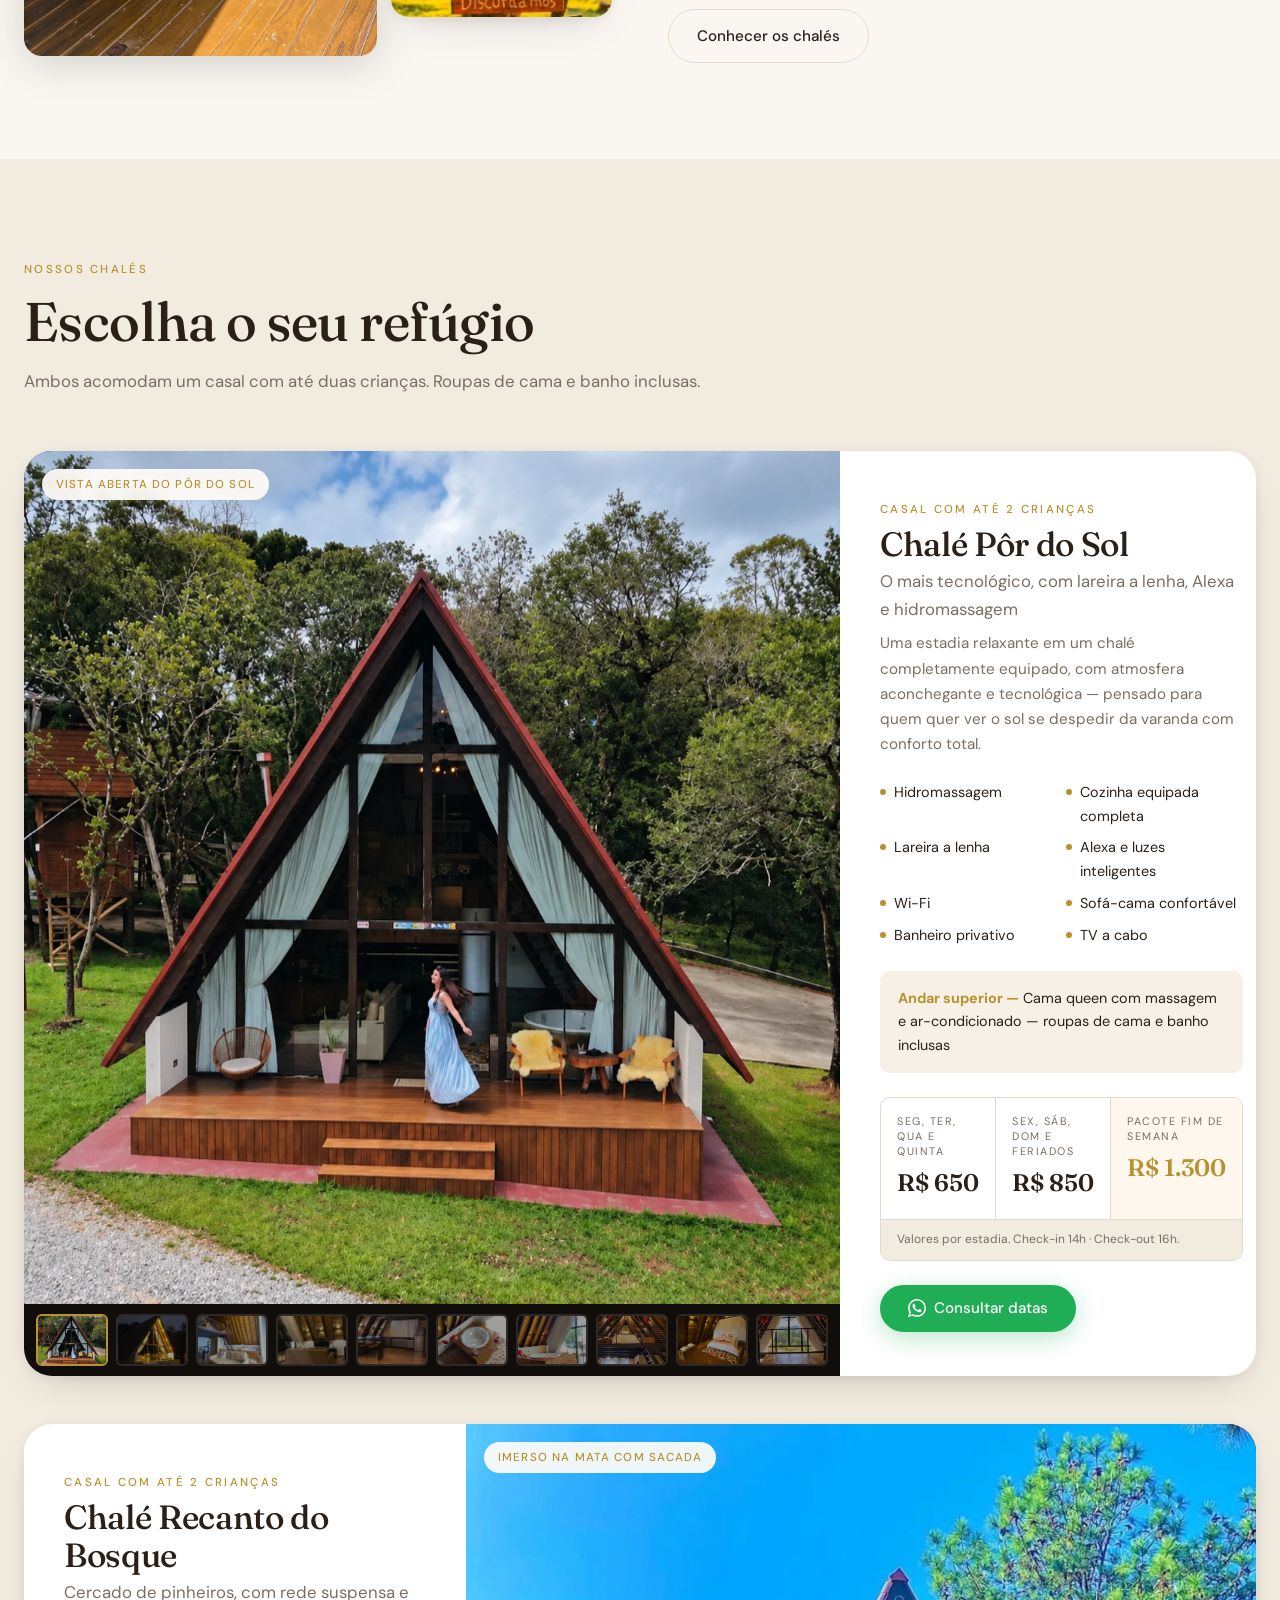
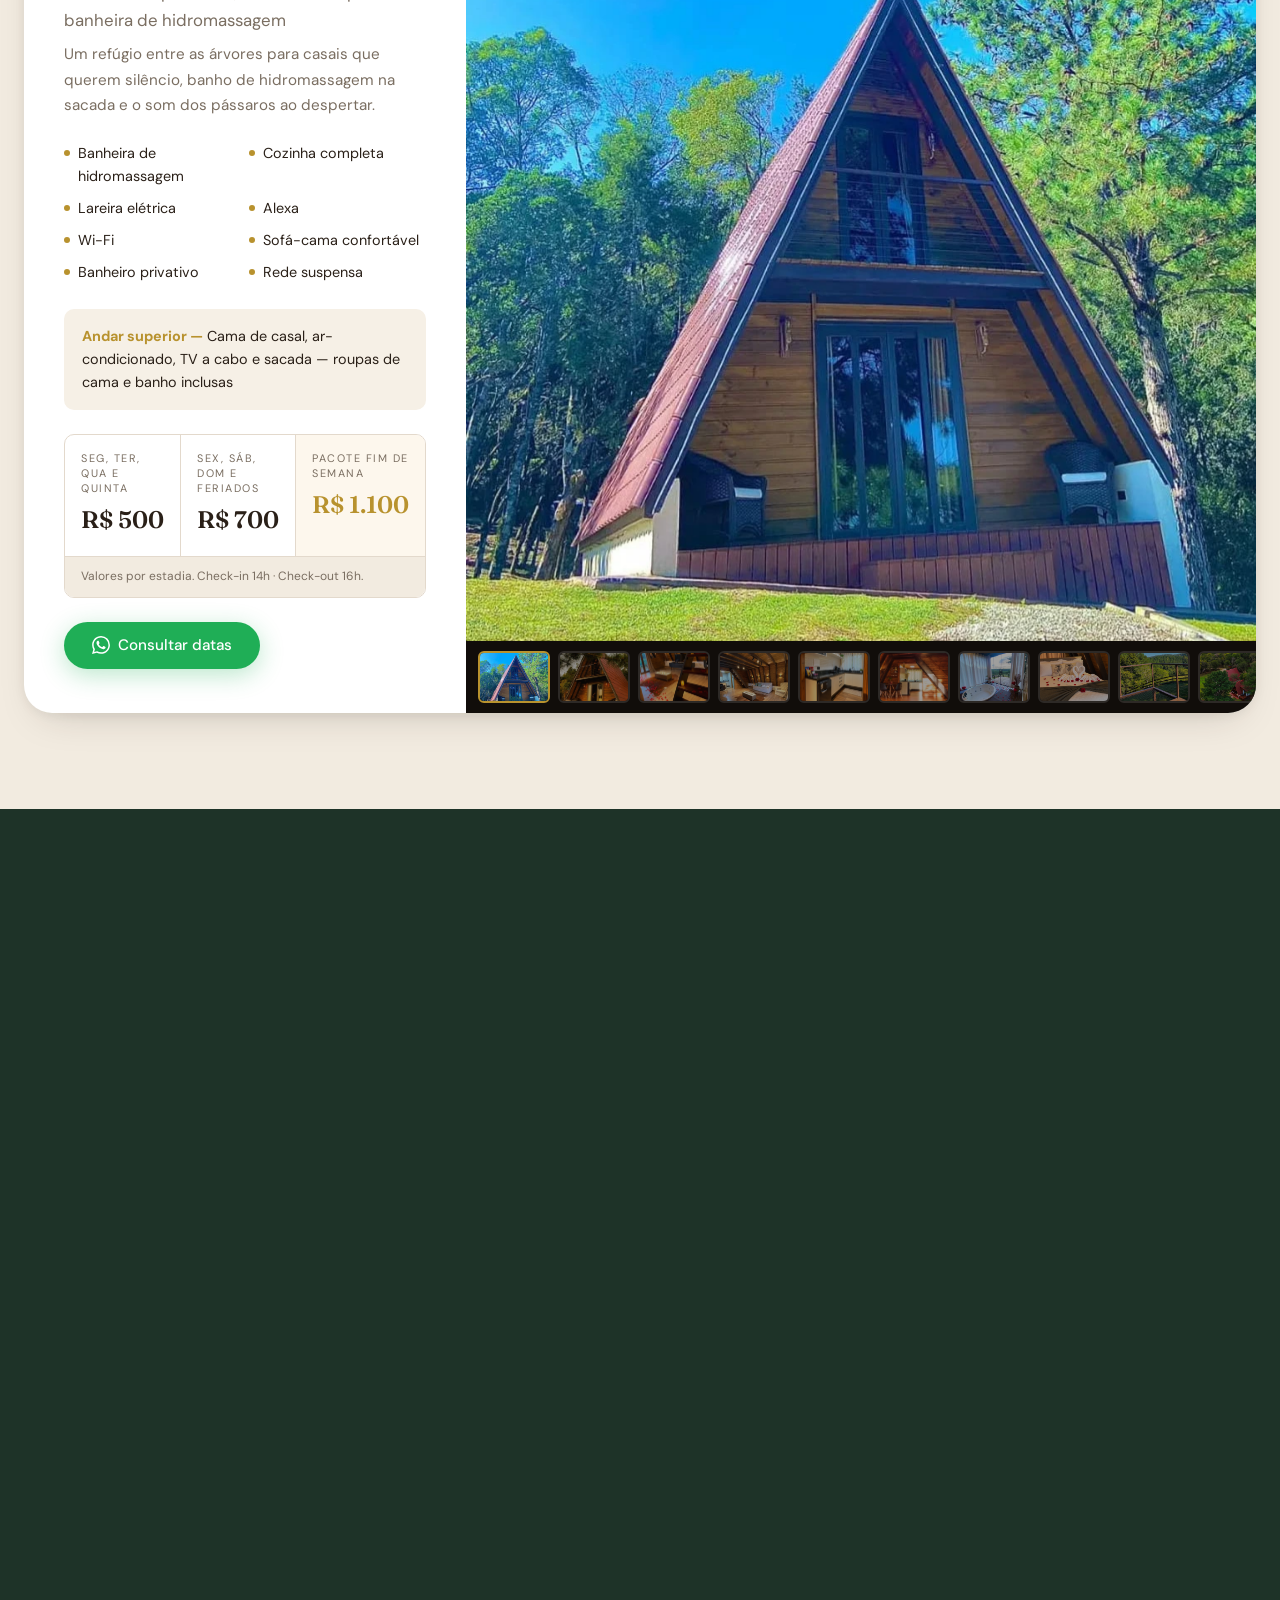
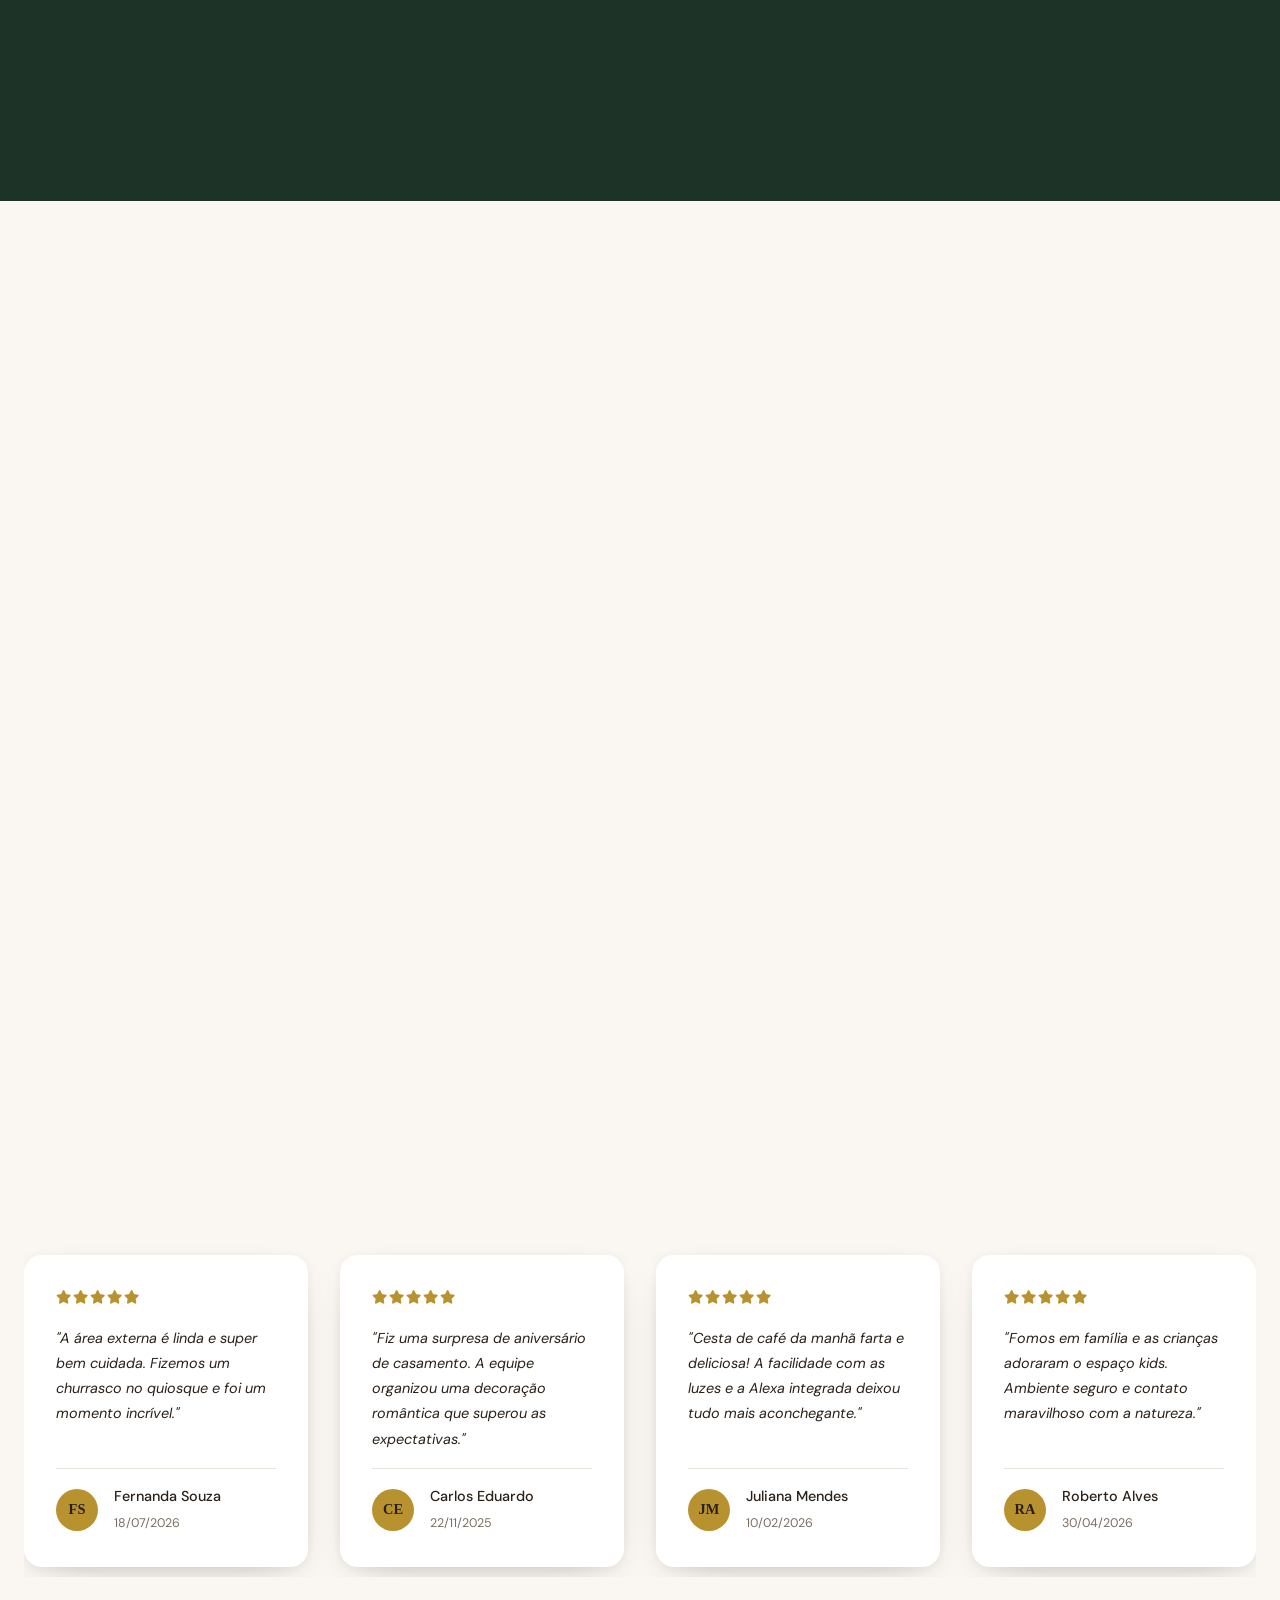
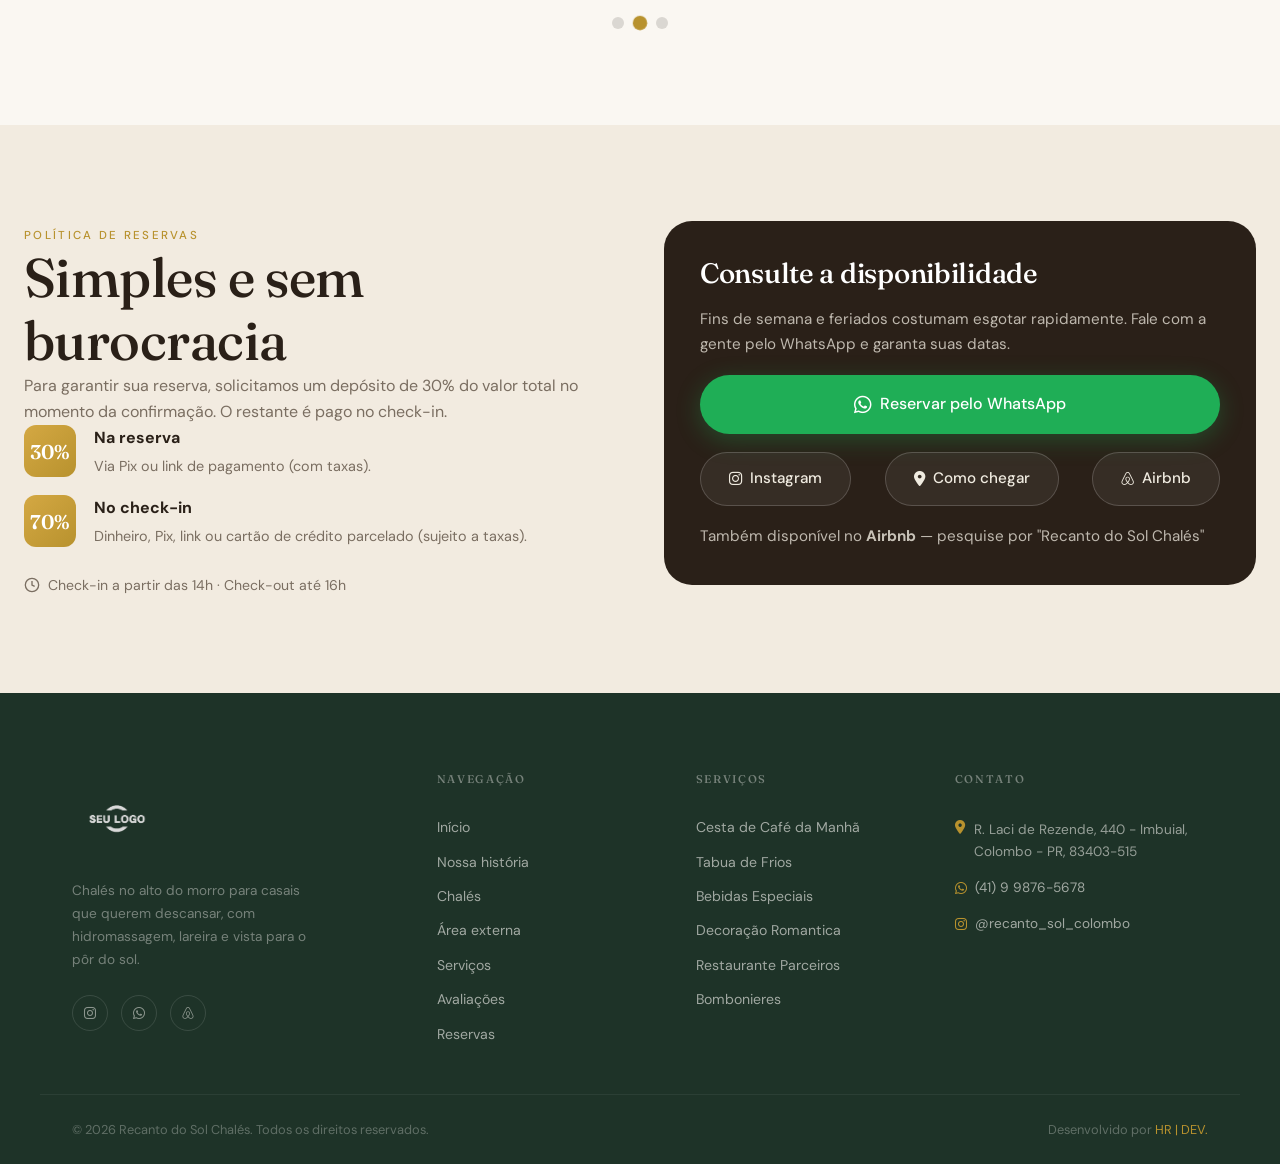
==== commit 6169c1b0: "Update index.html" ====
--- a/index.html
+++ b/index.html
@@ -121,12 +121,12 @@
     <div class="container historia-grid">
       <div class="historia-images">
         <div class="hist-img-main" data-reveal="left">
-          <img src="assets/img/externo/varanda-balanco.webp" alt="Balanço suspenso na varanda de madeira ao entardecer"
+          <img src="assets/img/Externo/varanda-balanco.webp" alt="Balanço suspenso na varanda de madeira ao entardecer"
             loading="lazy" />
         </div>
         <div class="hist-img-secondary" data-reveal="right" data-delay="1">
-          <img src="assets/img/externo/lago3.jpg" alt="Lago ornamental com jardim de pedras naturais" loading="lazy" />
-          <img src="assets/img/externo/placas.webp"
+          <img src="assets/img/Externo/lago3.jpg" alt="Lago ornamental com jardim de pedras naturais" loading="lazy" />
+          <img src="assets/img/Externo/placas.webp"
             alt="Placa com frase: Neste lugar somos verdadeiros, nos divertimos, rimos, discordamos" loading="lazy"
             class="hist-img-signs" />
         </div>
@@ -158,7 +158,7 @@
   </section>
 
   <!-- ÁREA EXTERNA -->
-  <section id="area-externa" class="section section-forest">
+  <section id="area-externa" class="section section-forest">  
     <div class="container">
       <div class="section-header light" data-reveal="up">
         <span class="eyebrow eyebrow-light">Área externa</span>
@@ -167,11 +167,11 @@
       </div>
       <div class="ext-grid">
         <div class="ext-photos" data-reveal="left">
-          <img src="assets/img/externo/Fogueira.webp" alt="Fogueira acesa com pedras ao redor ao anoitecer"
+          <img src="assets/img/Externo/Fogueira.webp" alt="Fogueira acesa com pedras ao redor ao anoitecer"
             loading="lazy" class="ext-photo-main" />
-          <img src="assets/img/externo/por-do-sol.webp" alt="Espaço kids com casa na árvore e balanços" loading="lazy"
+          <img src="assets/img/Externo/por-do-sol.webp" alt="Espaço kids com casa na árvore e balanços" loading="lazy"
             class="ext-photo-sec" />
-          <img src="assets/img/externo/kids.jpg" alt="Espaço kids com casa na árvore e balanços" loading="lazy"
+          <img src="assets/img/Externo/kids.jpg" alt="Espaço kids com casa na árvore e balanços" loading="lazy"
             class="ext-photo-sec" />
         </div>
         <ul class="ext-features" data-reveal="right">
@@ -316,8 +316,8 @@
   <section class="depoimentos container" id="depoimentos">
     <div class="depoimentos-header servicos-header" data-reveal="up">
       <div class="depoimento-photos">
-        <img src="assets/img/depoimentos/pessoas-fogueira.webp" alt="Chalé Recanto do Bosque entre os pinheiros" loading="lazy" />
-        <img src="assets/img/depoimentos/Banheira.jpg" alt="Banheira de hidromassagem com ambiente romântico"
+        <img src="assets/img/Depoimentos/pessoas-fogueira.webp" alt="Chalé Recanto do Bosque entre os pinheiros" loading="lazy" />
+        <img src="assets/img/Depoimentos/Banheira.jpg" alt="Banheira de hidromassagem com ambiente romântico"
           loading="lazy" />
       </div>
       <div>
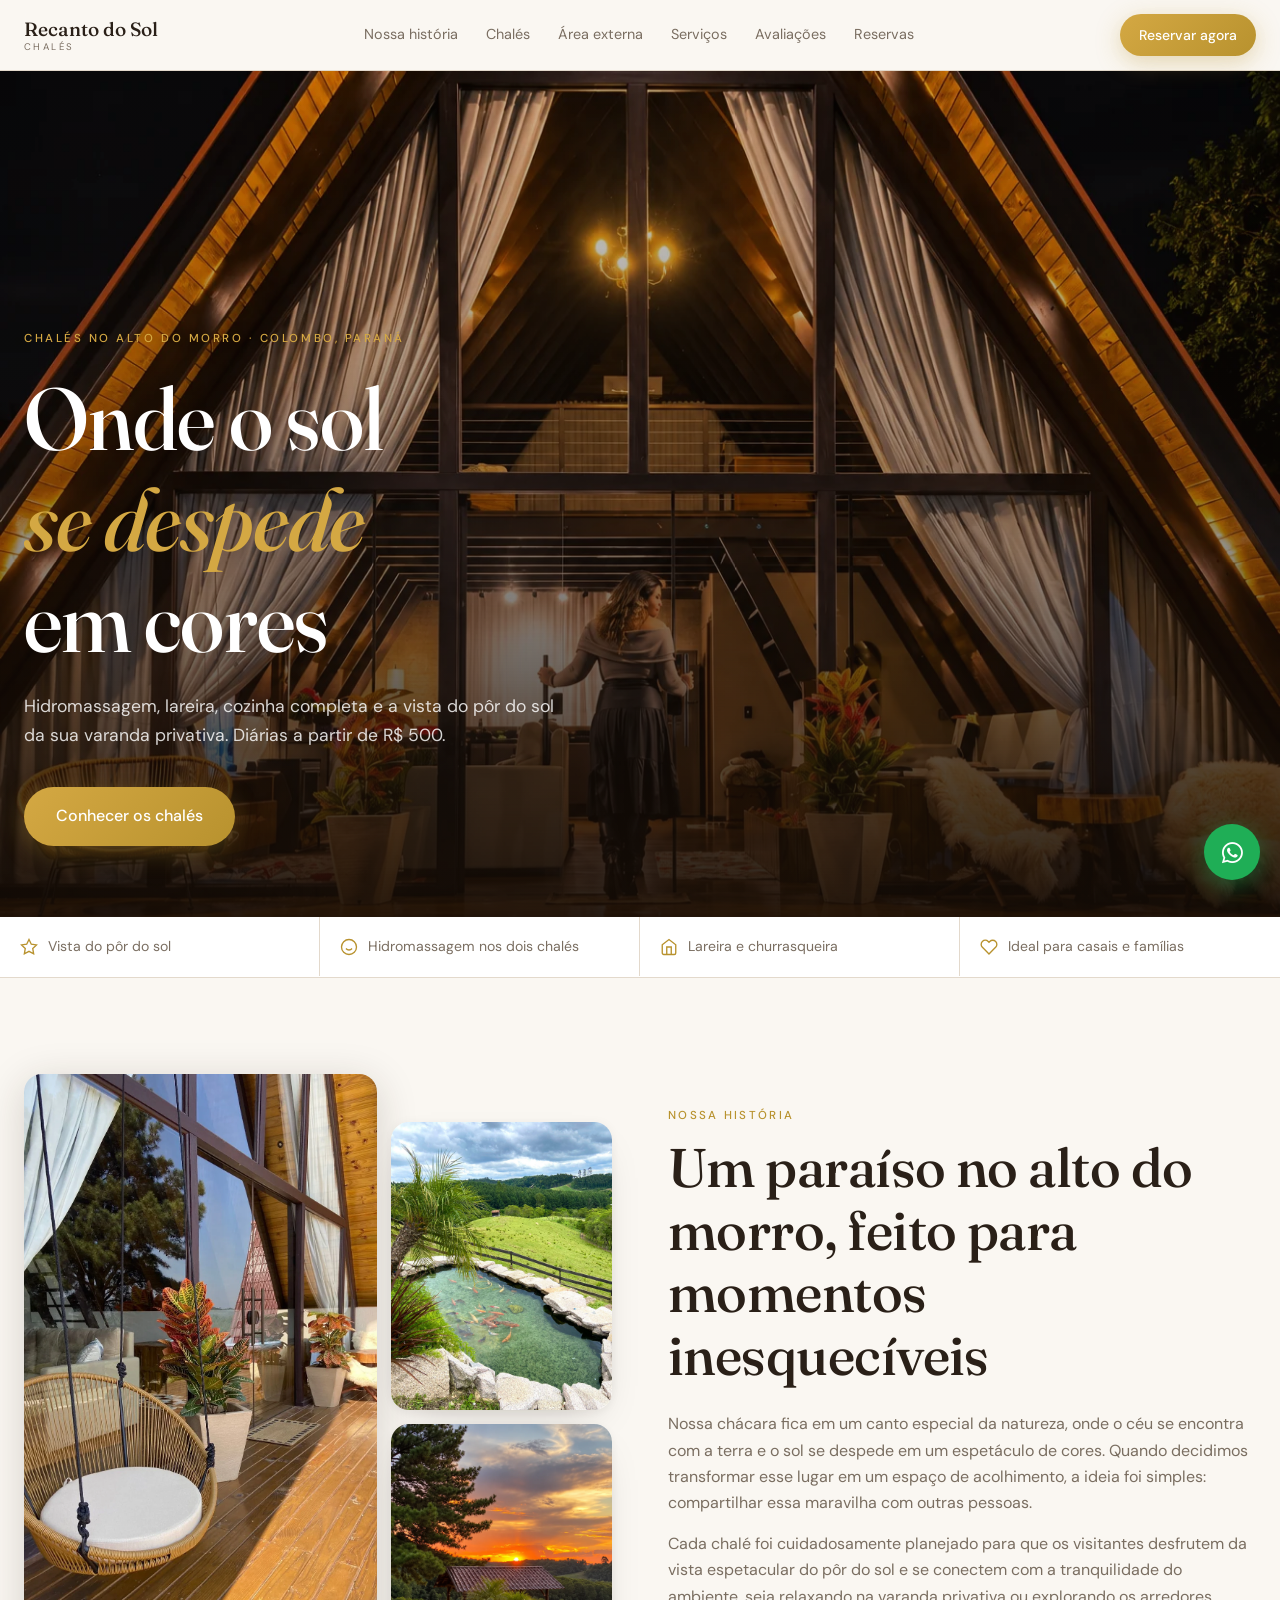
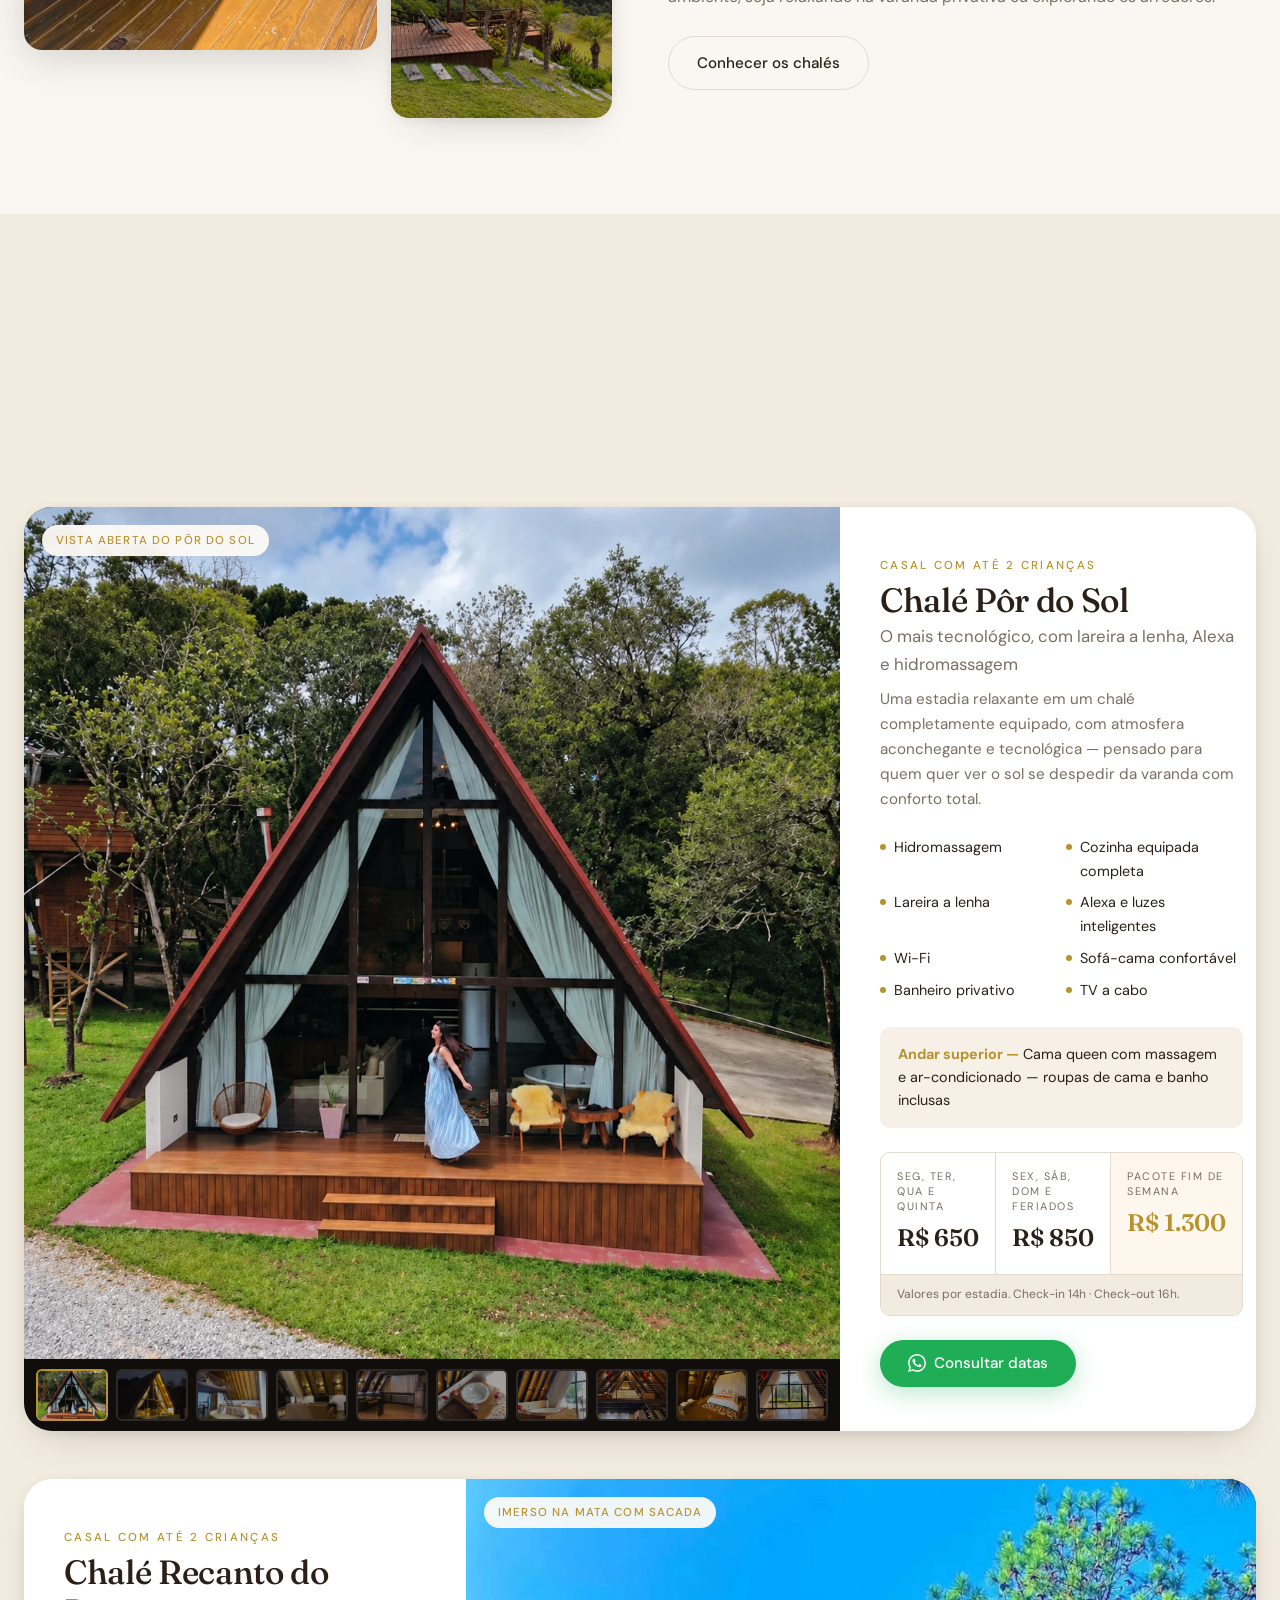
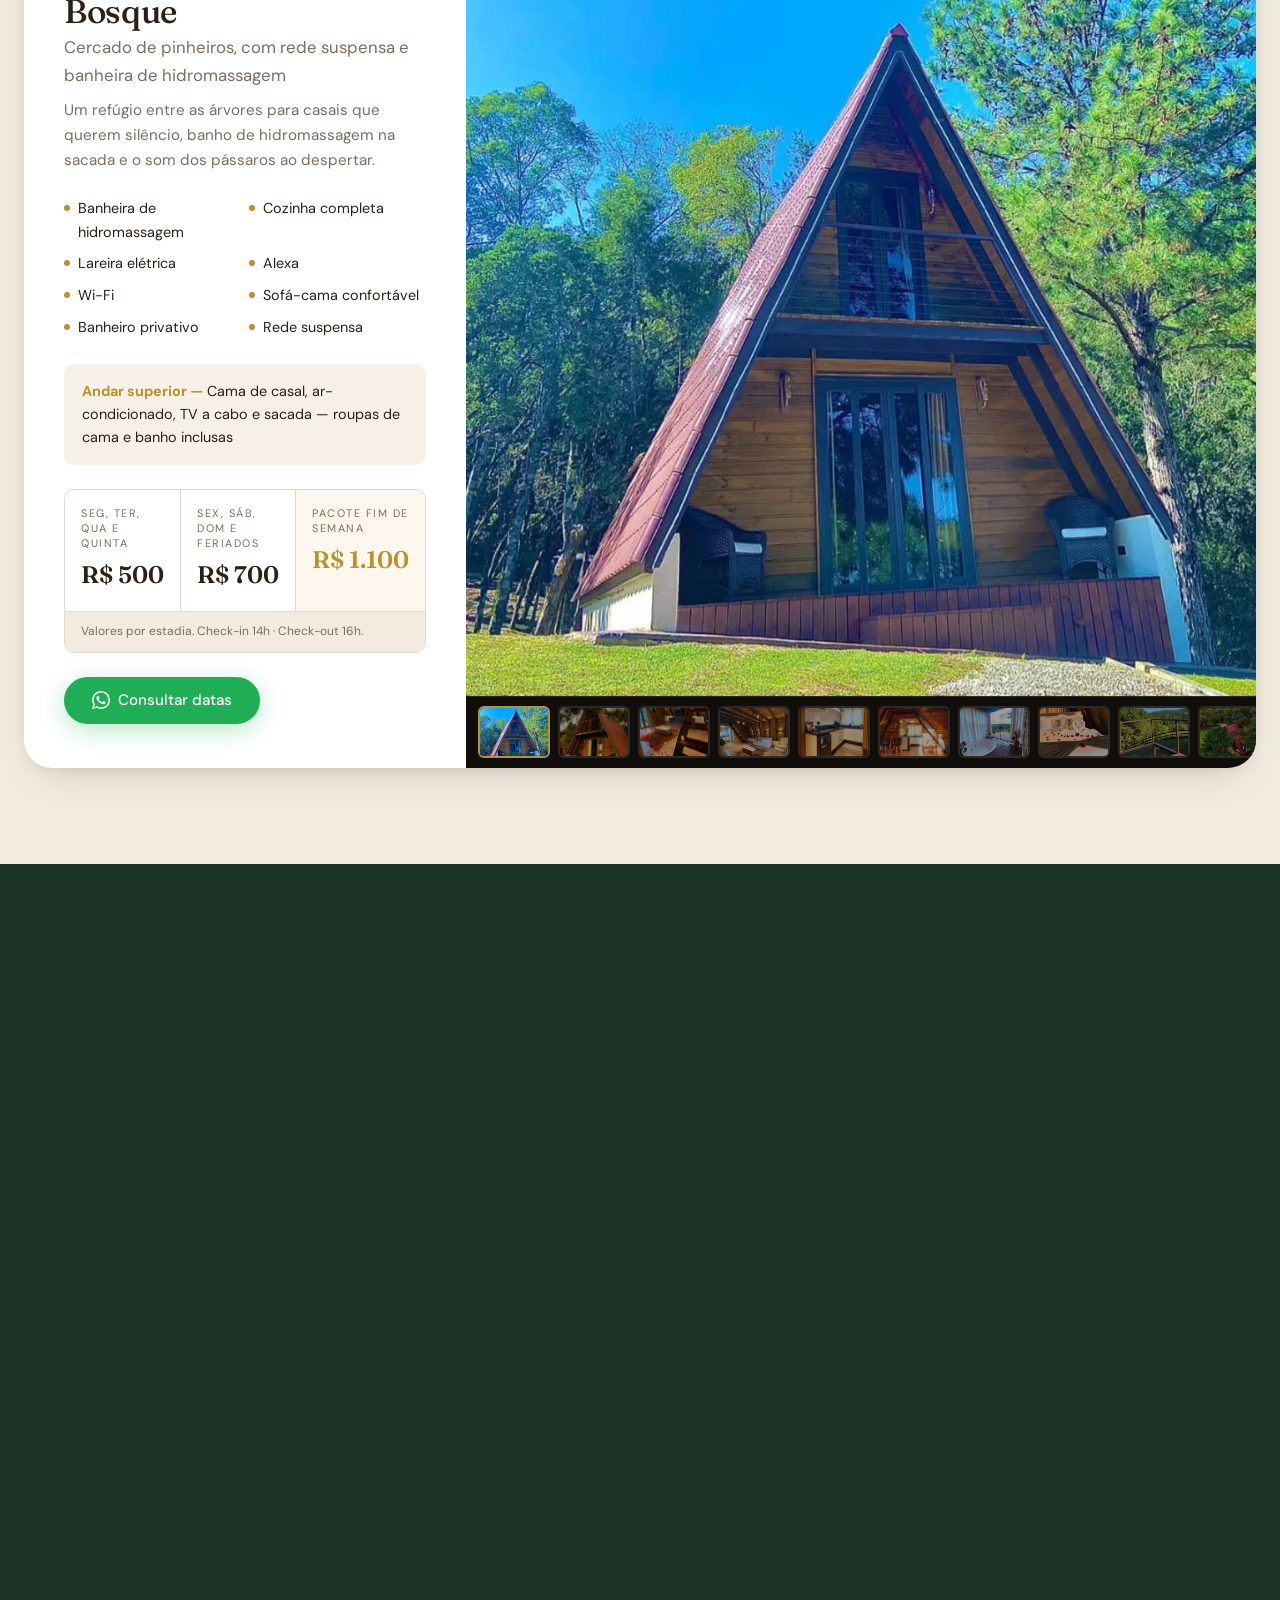
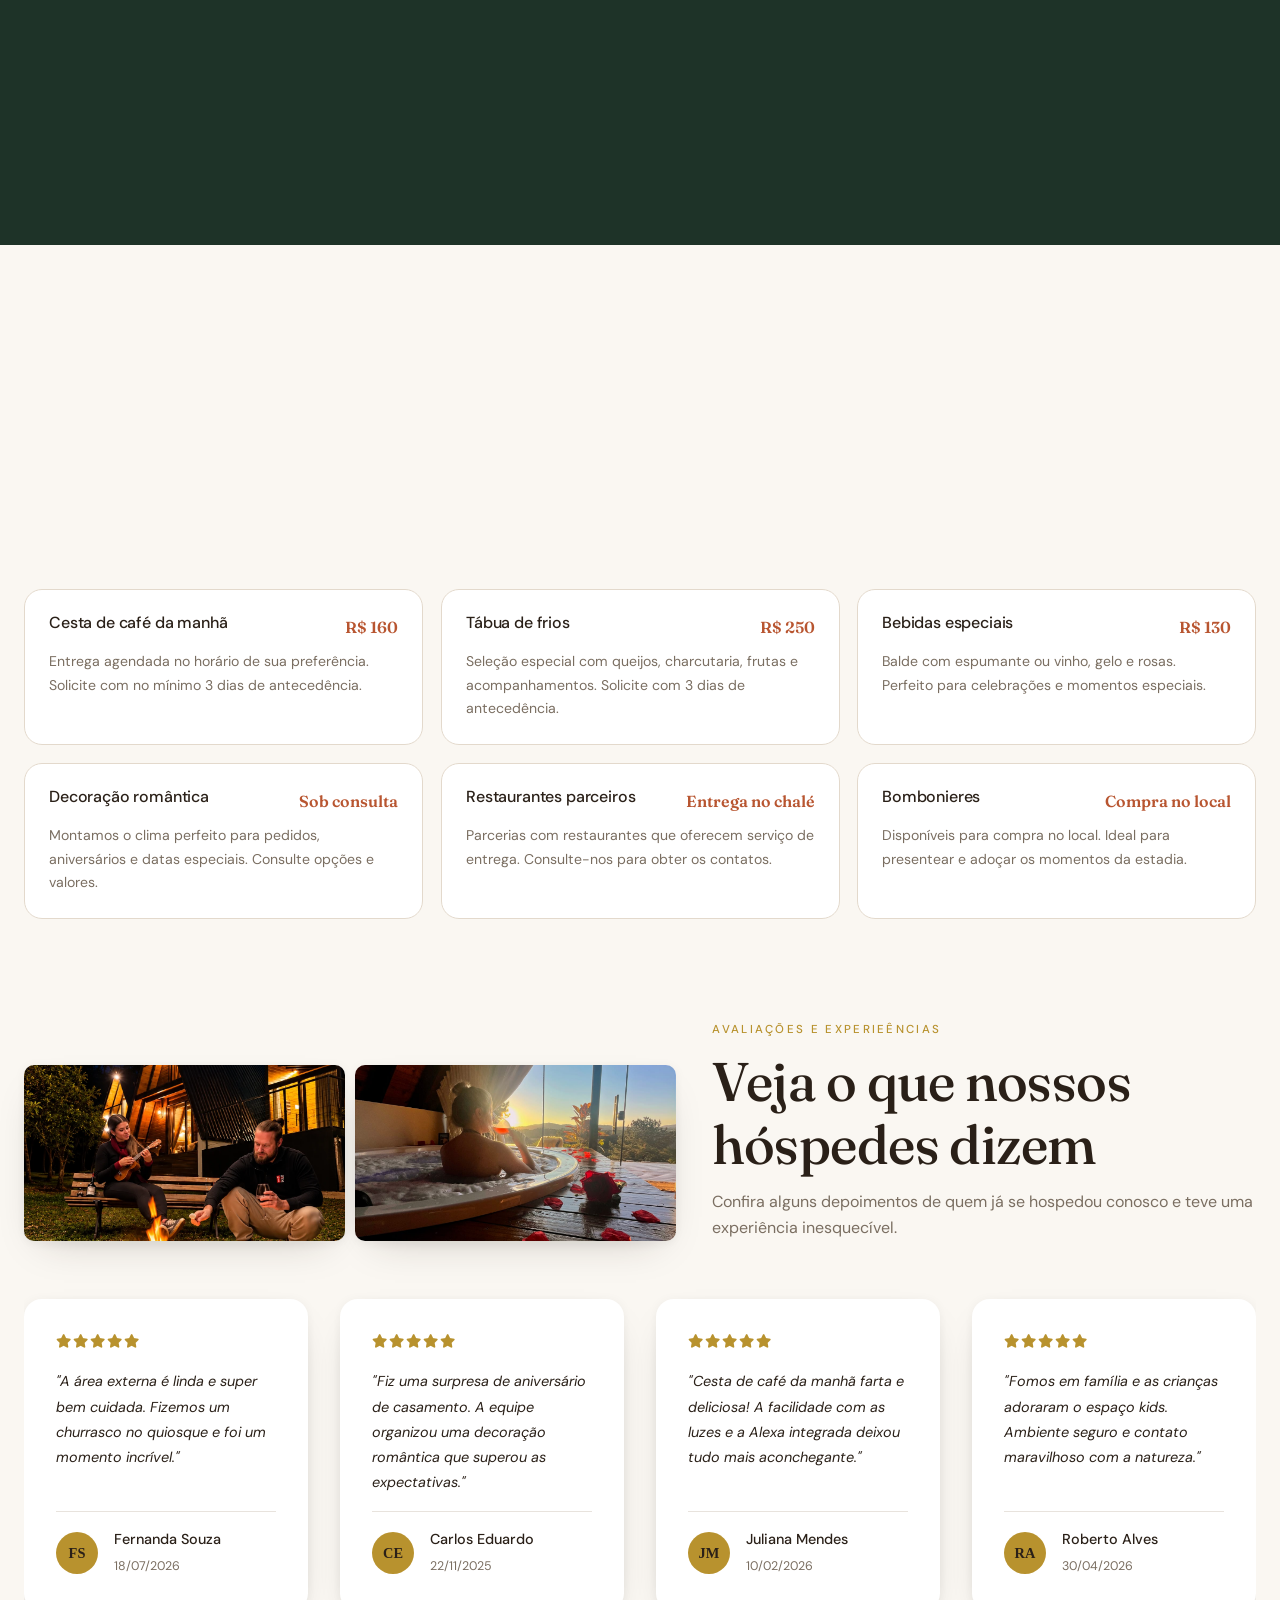
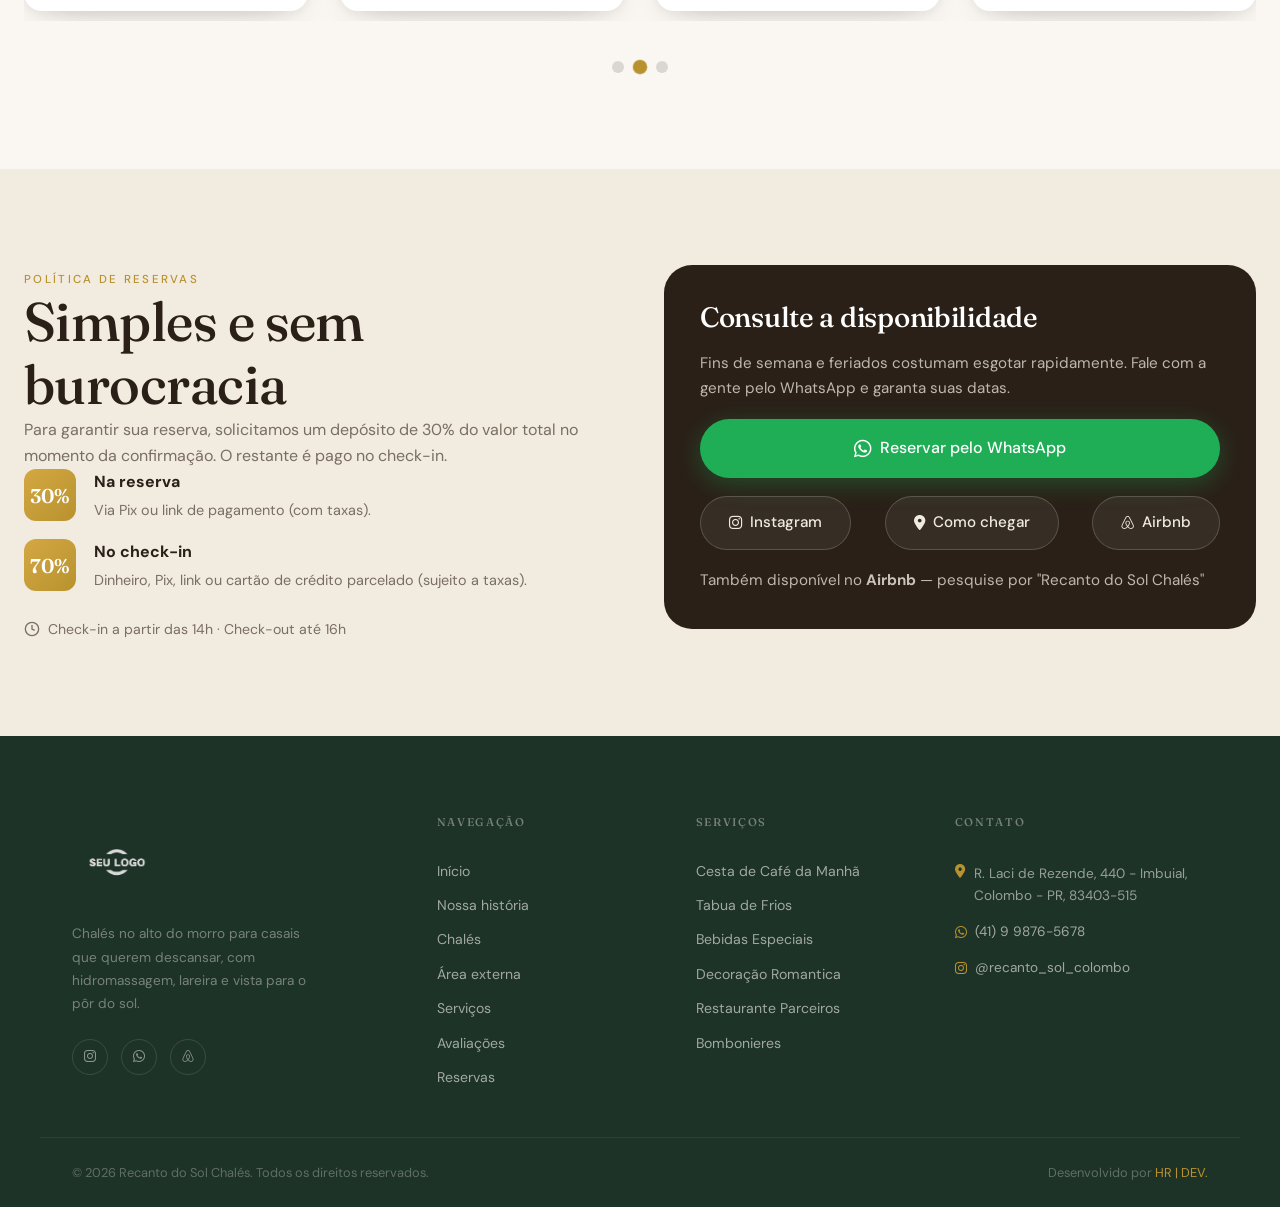
==== commit e342a767: "q" ====
--- a/index.html
+++ b/index.html
@@ -72,13 +72,13 @@
         <a class="btn btn-primary btn-lg" href="#chales">Conhecer os chalés</a>
       </div>
     </div>
-    <div class="hero-scroll" aria-hidden="true">
+    <!-- <div class="hero-scroll" aria-hidden="true">
       <svg width="20" height="32" viewBox="0 0 20 32">
         <rect x="1" y="1" width="18" height="30" rx="9" stroke="white" stroke-opacity=".5" stroke-width="1.5"
           fill="none" />
         <circle class="scroll-dot" cx="10" cy="8" r="3" fill="white" fill-opacity=".8" />
       </svg>
-    </div>
+    </div> -->
   </section>
 
   <!-- HIGHLIGHTS BAR -->
@@ -126,7 +126,7 @@
         </div>
         <div class="hist-img-secondary" data-reveal="right" data-delay="1">
           <img src="assets/img/Externo/lago3.jpg" alt="Lago ornamental com jardim de pedras naturais" loading="lazy" />
-          <img src="assets/img/Externo/placas.webp"
+          <img src="assets/img/Externo/por-do-sol.webp"
             alt="Placa com frase: Neste lugar somos verdadeiros, nos divertimos, rimos, discordamos" loading="lazy"
             class="hist-img-signs" />
         </div>
--- a/assets/style/styles.css
+++ b/assets/style/styles.css
@@ -691,31 +691,31 @@
   box-shadow: var(--shadow);
 }
 
-.ext-features {
-  display: flex;
-  flex-direction: column;
-  gap: 16px; /* Reduz o gap externo porque usaremos padding interno */
-}
-
+/* Remove o aspecto de "card de aplicativo" e adota um visual editorial */
 .ext-features li {
   display: flex;
-  gap: 18px;
+  gap: 22px; 
   align-items: flex-start;
-  padding: 18px 24px; /* Espaçamento interno */
-  background: rgba(255, 255, 255, 0.03); /* Fundo levemente translúcido */
-  border: 1px solid rgba(255, 255, 255, 0.06); /* Borda bem fina para contorno */
-  border-radius: var(--radius-sm);
-  transition: transform var(--transition), background var(--transition), border-color var(--transition);
-}
-
-/* Efeito ao passar o mouse */
+  padding: 20px 0; /* Remove padding lateral, focando no espaçamento vertical */
+  background: transparent; /* Remove o fundo translúcido */
+  border: none;
+  border-bottom: 1px solid rgba(255, 255, 255, 0.06); /* Apenas uma linha divisória elegante na base */
+  border-radius: 0;
+  transition: transform var(--transition);
+}
+
+/* Remove a linha divisória do último item para um acabamento limpo */
+.ext-features li:last-child {
+  border-bottom: none;
+}
+
+/* Interação sutil: deslocamento lateral orgânico em vez de flutuação de card */
 .ext-features li:hover {
-  background: rgba(255, 255, 255, 0.07);
-  border-color: rgba(212, 168, 67, 0.3); /* Puxa um tom de ouro sutil na borda */
-  transform: translateY(-2px);
-}
-
-/* Se precisar ajustar a cor do ícone, o código original já está ótimo, mas confira se o background dele contrasta bem */
+  background: transparent;
+  transform: translateX(6px); 
+}
+
+/* Transforma o contêiner do ícone em algo orgânico */
 .ext-icon {
   display: flex;
   align-items: center;
@@ -723,9 +723,16 @@
   width: 44px;
   height: 44px;
   flex-shrink: 0;
-  background: rgba(212, 168, 67, 0.15); /* Já presente no seu código original */
-  border-radius: 10px;
+  background: transparent; /* Remove o fundo sólido */
+  border: 1px solid rgba(212, 168, 67, 0.35); /* Círculo em traço fino dourado */
+  border-radius: 50%; /* Formas circulares transmitem mais conforto que quadrados */
   color: var(--gold-light);
+}
+
+/* Mantém a rotação e ampliação originais do hover no ícone */
+.ext-features li:hover .ext-icon {
+  transform: scale(1.12) rotate(-3deg);
+  border-color: var(--gold-light);
 }
 
 .ext-features h3 {
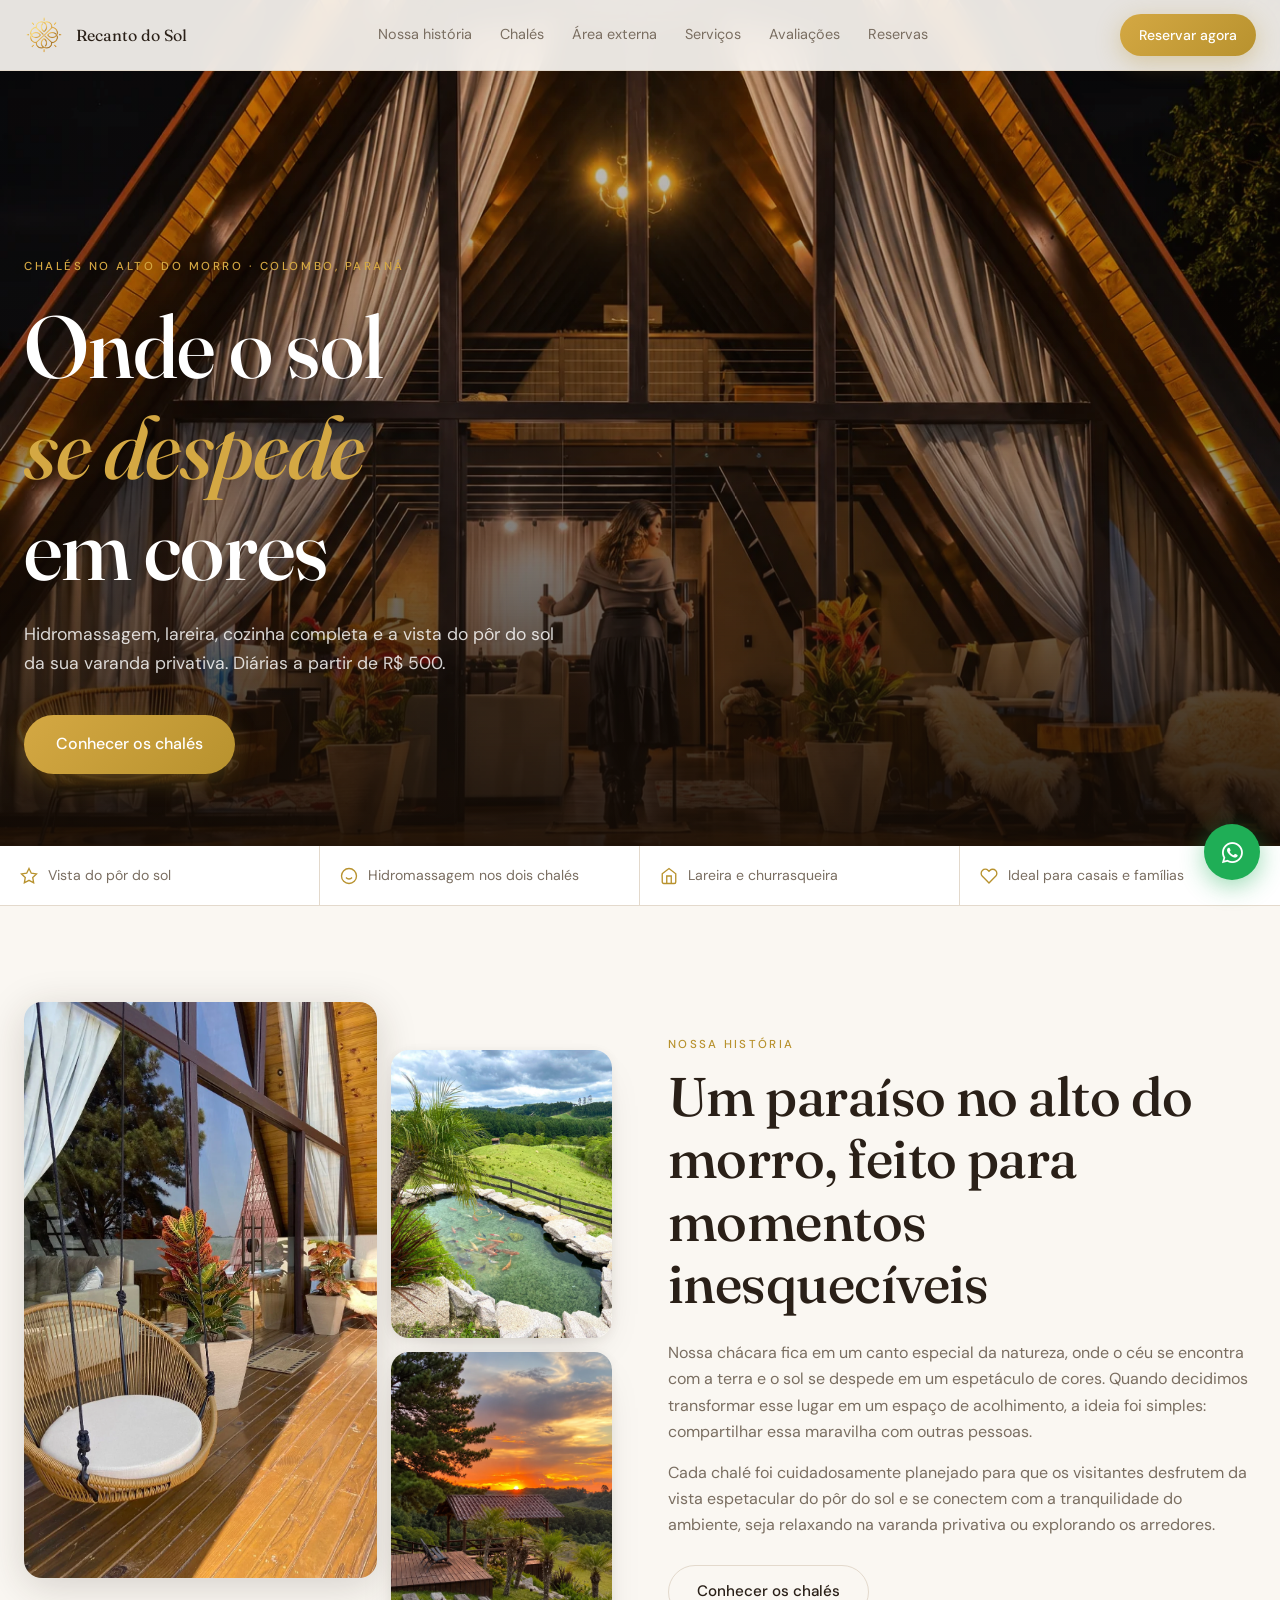
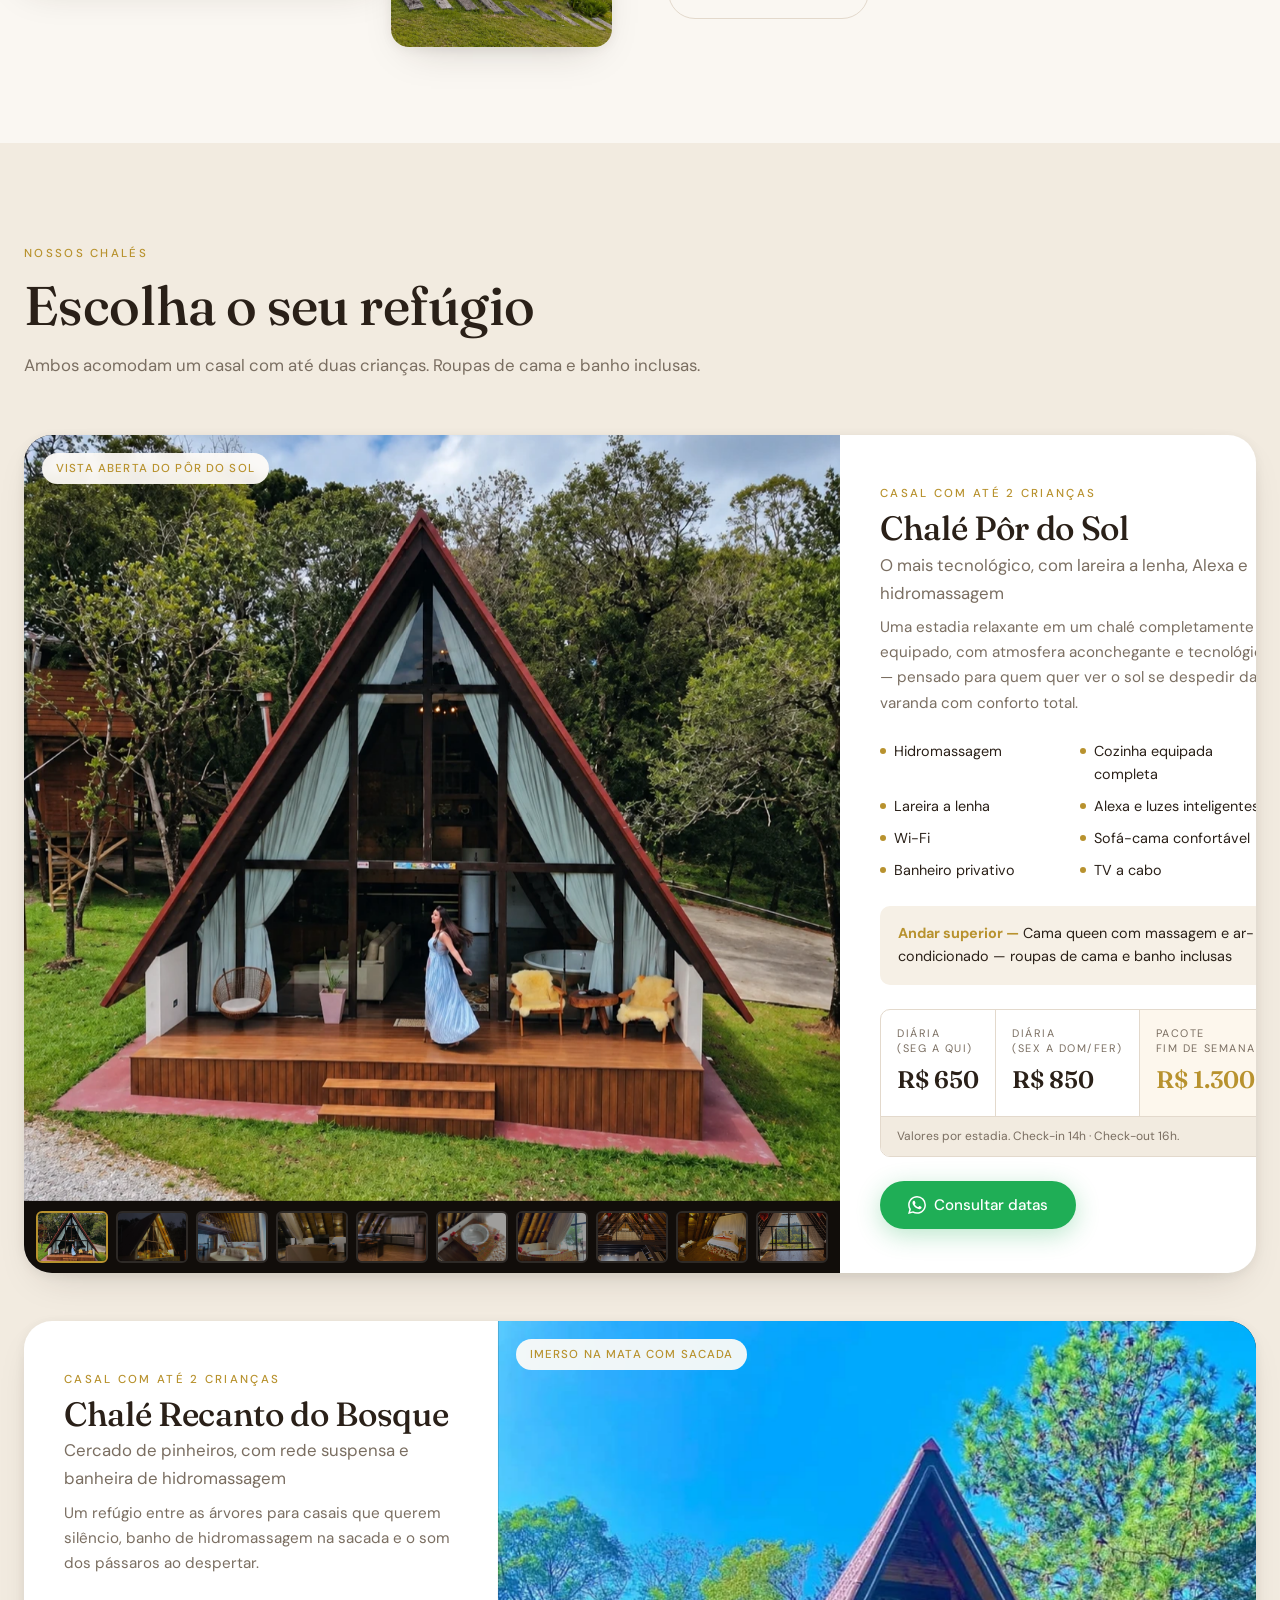
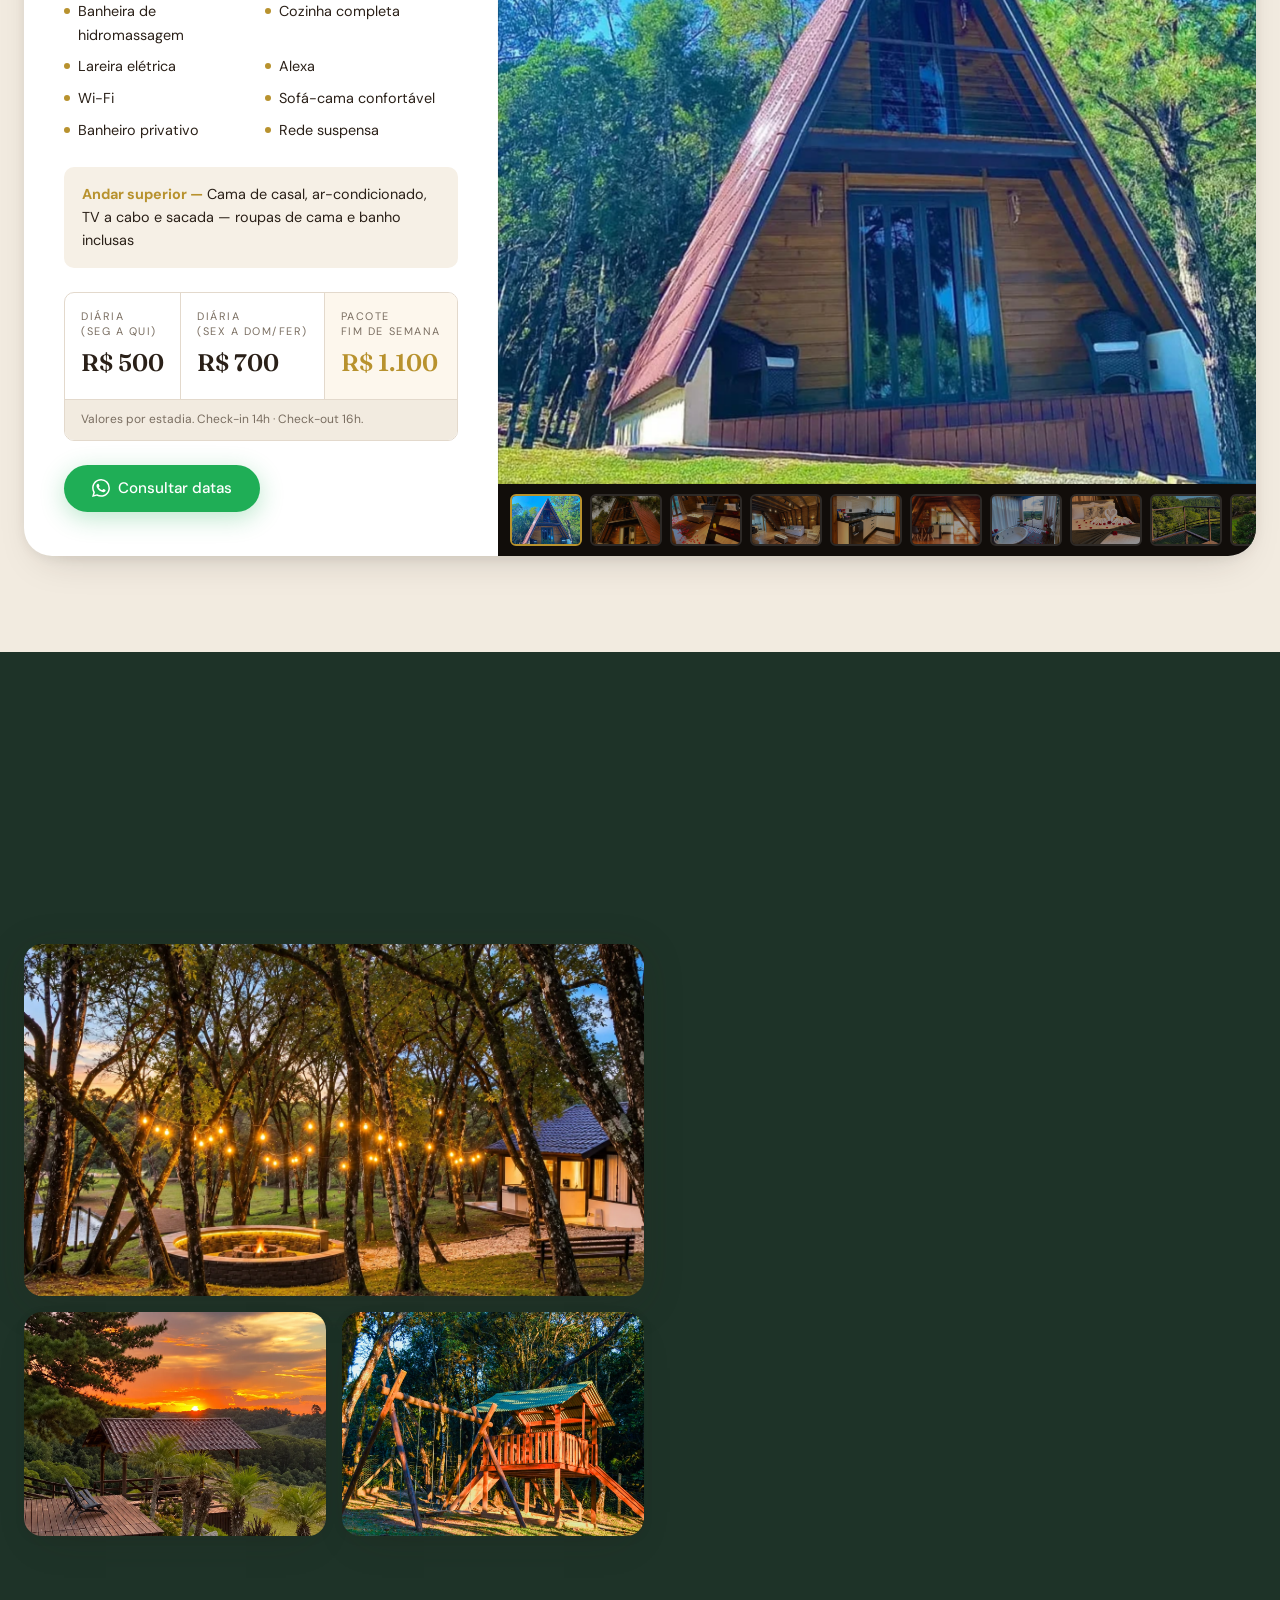
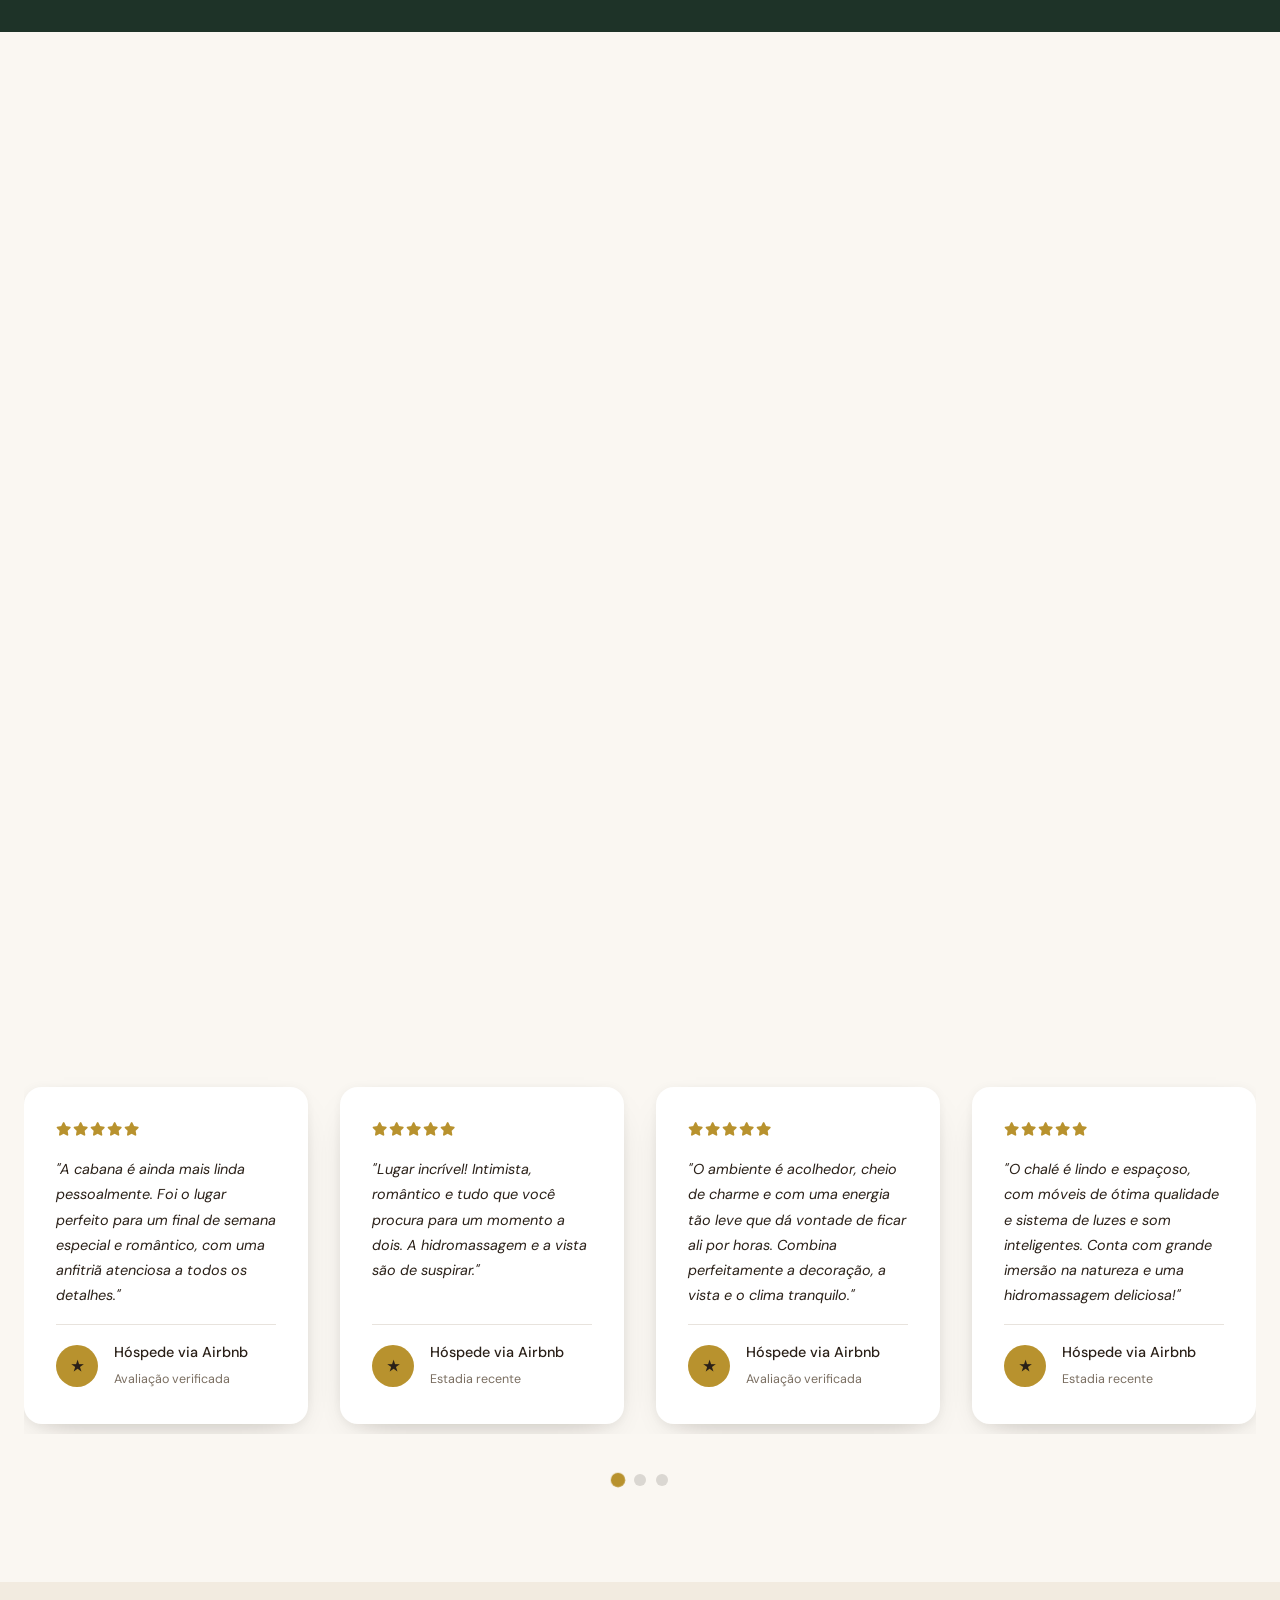
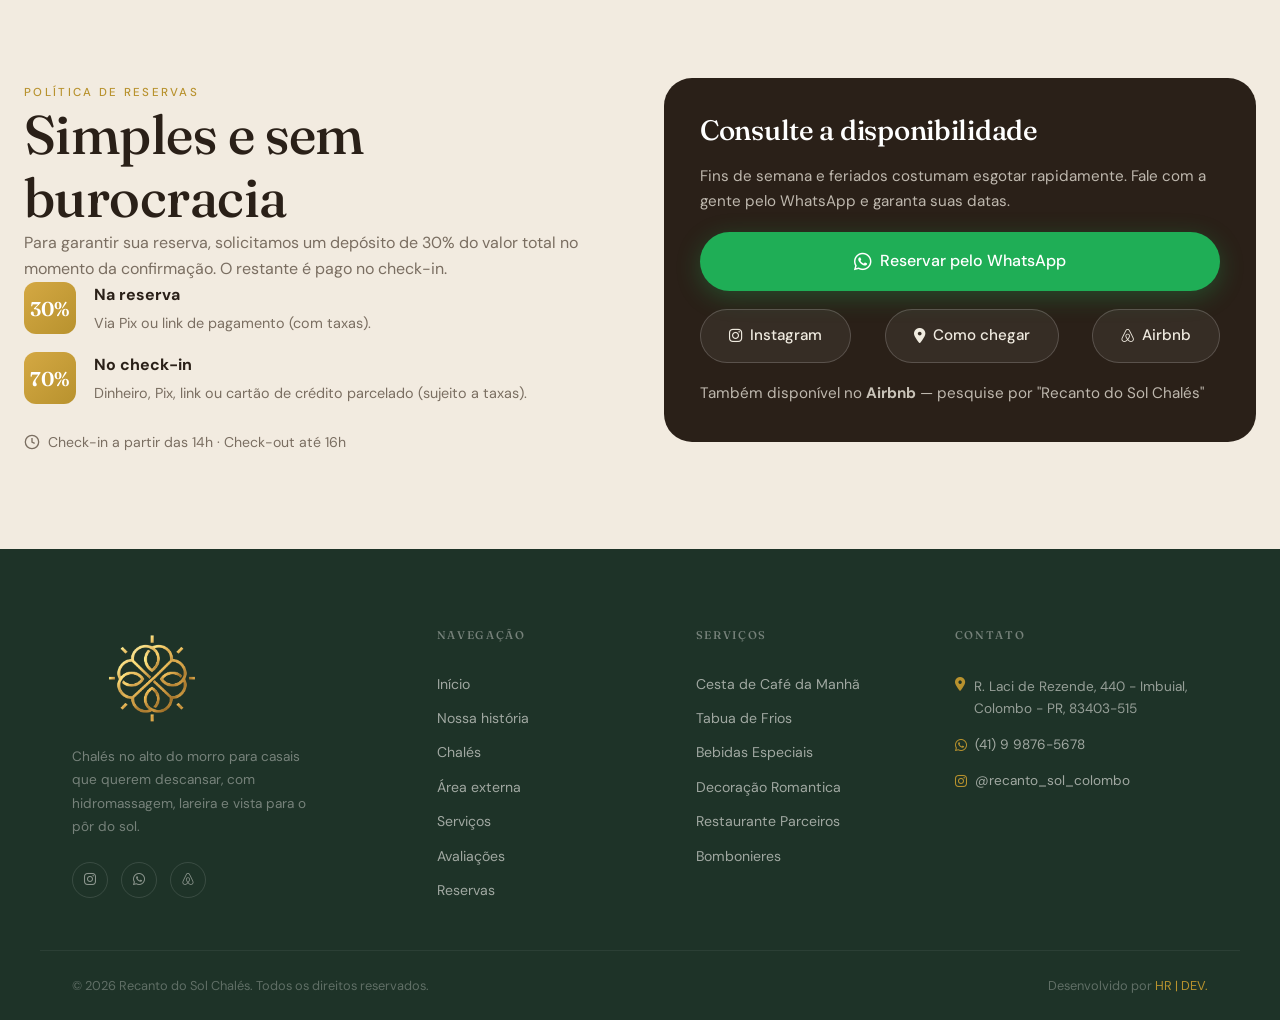
==== commit da3b6a6d: "xampp" ====
--- a/index.html
+++ b/index.html
@@ -6,7 +6,8 @@
   <meta name="viewport" content="width=device-width, initial-scale=1" />
   <title>Recanto do Sol Chalés | Hidromassagem, lareira e pôr do sol no alto do morro</title>
   <meta name="description"
-    content="Dois chalés exclusivos com hidromassagem, lareira, cozinha equipada e vista do pôr do sol. Ideal para casais que buscam uma estadia única em meio à natureza." />
+    content="Procurando chalés em Curitiba e região? Conheça o Recanto do Sol em Colombo: hidromassagem, lareira e natureza para um final de semana romântico. Reserve!" />
+  <link rel="icon" type="image/png" href="assets/img/logo/logo.png" />
   <link rel="stylesheet" href="https://cdnjs.cloudflare.com/ajax/libs/font-awesome/6.5.2/css/all.min.css">
   <!-- Preload fontes críticas -->
   <link rel="preconnect" href="https://fonts.googleapis.com" />
@@ -17,6 +18,44 @@
     href="https://fonts.googleapis.com/css2?family=DM+Sans:wght@400;500;600&family=Fraunces:ital,opsz,wght@0,9..144,300..700;1,9..144,300..600&display=swap" />
   <meta name="theme-color" content="#faf7f2" />
   <link rel="stylesheet" href="assets/style/styles.css" />
+
+  <!-- Controle de Rastreio do Google -->
+  <meta name="robots" content="index, follow" />
+  <link rel="canonical" href="https://chalerecantodosol.com.br/" />
+
+  <!-- Open Graph (Gera o card de imagem no WhatsApp, Facebook e Instagram Direct) -->
+  <meta property="og:type" content="website" />
+  <meta property="og:url" content="https://chalerecantodosol.com.br/" />
+  <meta property="og:title" content="Recanto do Sol Chalés | Perto de Curitiba" />
+  <meta property="og:description" content="Procurando chalés em Curitiba e região? Conheça o Recanto do Sol em Colombo: hidromassagem, lareira e natureza. Reserve!" />
+  <meta property="og:image" content="https://chalerecantodosol.com.br/assets/img/sol/drone2.webp" />
+
+  <!-- Twitter Cards (X e pré-visualizações em outros apps) -->
+  <meta name="twitter:card" content="summary_large_image" />
+  <meta name="twitter:title" content="Recanto do Sol Chalés | Perto de Curitiba" />
+  <meta name="twitter:description" content="Procurando chalés em Curitiba e região? Conheça o Recanto do Sol em Colombo: hidromassagem, lareira e natureza. Reserve!" />
+  <meta name="twitter:image" content="https://chalerecantodosol.com.br/assets/img/sol/drone2.webp" />
+
+  <!-- Dados Estruturados (Faz o Google entender que é um negócio local físico) -->
+  <script type="application/ld+json">
+  {
+    "@context": "https://schema.org",
+    "@type": "LodgingBusiness",
+    "name": "Recanto do Sol Chalés",
+    "image": "https://chalerecantodosol.com.br/assets/img/sol/drone2.webp",
+    "description": "Procurando chalés em Curitiba e região? Conheça o Recanto do Sol em Colombo: hidromassagem, lareira e natureza.",
+    "address": {
+      "@type": "PostalAddress",
+      "streetAddress": "R. Laci de Rezende, 440 - Imbuial",
+      "addressLocality": "Colombo",
+      "addressRegion": "PR",
+      "postalCode": "83403-515",
+      "addressCountry": "BR"
+    },
+    "telephone": "+5541998023653",
+    "priceRange": "$$$"
+  }
+  </script>
 </head>
 
 <body>
@@ -25,8 +64,11 @@
   <header class="nav-bar" id="nav-bar">
     <div class="container nav-inner">
       <a class="nav-brand" href="#topo">
-        <span class="nav-brand-name">Recanto do Sol</span>
-        <span class="nav-brand-sub">Chalés</span>
+        <!-- Sugestão: utilize um arquivo contendo apenas o ícone/símbolo da marca -->
+        <img src="assets/img/logo/logo.png" alt="Símbolo Recanto do Sol" class="nav-brand-img" />
+        <div class="nav-brand-text">
+          <span class="nav-brand-name">Recanto do Sol</span>
+        </div>
       </a>
       <nav class="nav-links" aria-label="Navegação principal">
         <a href="#historia">Nossa história</a>
@@ -120,18 +162,18 @@
   <section id="historia" class="section">
     <div class="container historia-grid">
       <div class="historia-images">
-        <div class="hist-img-main" data-reveal="left">
+        <div class="hist-img-main">
           <img src="assets/img/Externo/varanda-balanco.webp" alt="Balanço suspenso na varanda de madeira ao entardecer"
             loading="lazy" />
         </div>
-        <div class="hist-img-secondary" data-reveal="right" data-delay="1">
+        <div class="hist-img-secondary">
           <img src="assets/img/Externo/lago3.jpg" alt="Lago ornamental com jardim de pedras naturais" loading="lazy" />
           <img src="assets/img/Externo/por-do-sol.webp"
             alt="Placa com frase: Neste lugar somos verdadeiros, nos divertimos, rimos, discordamos" loading="lazy"
             class="hist-img-signs" />
         </div>
       </div>
-      <div class="historia-text" data-reveal="right">
+      <div class="historia-text">
         <span class="eyebrow">Nossa história</span>
         <h2>Um paraíso no alto do morro, feito para momentos inesquecíveis</h2>
         <p>Nossa chácara fica em um canto especial da natureza, onde o céu se encontra com a terra e o sol se despede em
@@ -158,7 +200,7 @@
   </section>
 
   <!-- ÁREA EXTERNA -->
-  <section id="area-externa" class="section section-forest">  
+  <section id="area-externa" class="section section-forest">
     <div class="container">
       <div class="section-header light" data-reveal="up">
         <span class="eyebrow eyebrow-light">Área externa</span>
@@ -166,7 +208,7 @@
         <p class="section-sub soft">Além do conforto dentro do chalé, os hóspedes têm lazer completo ao ar livre.</p>
       </div>
       <div class="ext-grid">
-        <div class="ext-photos" data-reveal="left">
+        <div class="ext-photos">
           <img src="assets/img/Externo/Fogueira.webp" alt="Fogueira acesa com pedras ao redor ao anoitecer"
             loading="lazy" class="ext-photo-main" />
           <img src="assets/img/Externo/por-do-sol.webp" alt="Espaço kids com casa na árvore e balanços" loading="lazy"
@@ -316,7 +358,8 @@
   <section class="depoimentos container" id="depoimentos">
     <div class="depoimentos-header servicos-header" data-reveal="up">
       <div class="depoimento-photos">
-        <img src="assets/img/Depoimentos/pessoas-fogueira.webp" alt="Chalé Recanto do Bosque entre os pinheiros" loading="lazy" />
+        <img src="assets/img/Depoimentos/pessoas-fogueira.webp" alt="Chalé Recanto do Bosque entre os pinheiros"
+          loading="lazy" />
         <img src="assets/img/Depoimentos/Banheira.jpg" alt="Banheira de hidromassagem com ambiente romântico"
           loading="lazy" />
       </div>
@@ -399,7 +442,7 @@
   <footer>
     <div class="footer-inner">
       <div class="footer-brand">
-        <img src="assets/img/logo.webp" alt="Logo">
+        <img src="assets/img/logo/logo.png" alt="Logo">
         <p>Chalés no alto do morro para casais que querem descansar, com hidromassagem, lareira e vista para o pôr do
           sol.</p>
         <div class="social-links">
--- a/assets/style/styles.css
+++ b/assets/style/styles.css
@@ -6,7 +6,7 @@
   --bg-forest: #1e3328;
   --fg: #2a2018;
   --fg-muted: #7a6e61;
-  --fg-soft: rgba(255,255,255,.72);
+  --fg-soft: rgba(255, 255, 255, .72);
   --card-bg: #ffffff;
   --border: #e3d9cc;
   --gold: #b8922e;
@@ -17,23 +17,46 @@
   --radius-sm: 10px;
   --radius: 18px;
   --radius-lg: 28px;
-  --shadow: 0 2px 12px rgba(42,32,24,.06), 0 16px 40px -20px rgba(42,32,24,.25);
-  --shadow-lg: 0 8px 40px rgba(42,32,24,.18);
-  --transition: .5s cubic-bezier(.4,0,.2,1);
+  --shadow: 0 2px 12px rgba(42, 32, 24, .06), 0 16px 40px -20px rgba(42, 32, 24, .25);
+  --shadow-lg: 0 8px 40px rgba(42, 32, 24, .18);
+  --transition: .5s cubic-bezier(.4, 0, .2, 1);
 }
 
 /* ----- Reset ----- */
-*, *::before, *::after { box-sizing: border-box; margin: 0; padding: 0; }
-img, video { display: block; max-width: 100%; }
-a { color: inherit; text-decoration: none; }
-ul { list-style: none; }
+*,
+*::before,
+*::after {
+  box-sizing: border-box;
+  margin: 0;
+  padding: 0;
+}
+
+img,
+video {
+  display: block;
+  max-width: 100%;
+}
+
+a {
+  color: inherit;
+  text-decoration: none;
+}
+
+ul {
+  list-style: none;
+}
 
 /* ----- Base ----- */
-html { 
-  scroll-behavior: smooth; 
+html {
+  scroll-behavior: smooth;
   scroll-padding-top: 72px;
   scrollbar-width: thin;
   scrollbar-color: var(--gold-light) transparent;
+  
+  /* CRUCIAL: Trava o eixo horizontal globalmente na raiz */
+  overflow-x: hidden;
+  width: 100vw;
+  max-width: 100%;
 }
 
 ::-webkit-scrollbar {
@@ -41,17 +64,33 @@
 }
 
 ::-webkit-scrollbar-track {
-  background: var(--bg); /* Usa o fundo off-white do site */
+  background: var(--bg);
+  /* Usa o fundo off-white do site */
 }
 
 ::-webkit-scrollbar-thumb {
-  background-color: var(--gold-light); /* Tom dourado principal */
-  border-radius: 99px; /* Arredondamento elegante */
-  border: 2px solid var(--bg); /* Cria uma margem interna invisível para a barra parecer mais fina */
+  background-color: var(--gold-light);
+  /* Tom dourado principal */
+  border-radius: 99px;
+  /* Arredondamento elegante */
+  border: 2px solid var(--bg);
+  /* Cria uma margem interna invisível para a barra parecer mais fina */
 }
 
 ::-webkit-scrollbar-thumb:hover {
-  background-color: var(--gold); /* Dourado mais escuro ao passar o mouse */
+  background-color: var(--gold);
+  /* Dourado mais escuro ao passar o mouse */
+}
+
+@media (max-width: 768px) {
+  ::-webkit-scrollbar {
+    width: 0px; 
+    background: transparent; 
+  }
+}
+
+::-webkit-scrollbar {
+  width: 10px;
 }
 
 body {
@@ -61,45 +100,83 @@
   font-size: 1rem;
   line-height: 1.65;
   -webkit-font-smoothing: antialiased;
-}
-
-h1, h2, h3, h4 {
+  
+  /* Mantém o overflow-x hidden no body por segurança redobrada */
+  overflow-x: hidden;
+}
+
+h1,
+h2,
+h3,
+h4 {
   font-family: 'Fraunces', Georgia, serif;
   font-weight: 500;
   line-height: 1.15;
   letter-spacing: -.01em;
 }
-h1 { font-size: clamp(3rem, 7vw, 5.5rem); }
-h2 { font-size: clamp(2.2rem, 4.5vw, 3.4rem); }
-h3 { font-size: 1.5rem; }
-
-em { font-style: italic; }
-
-p { max-width: 60ch; }
+
+h1 {
+  font-size: clamp(3rem, 7vw, 5.5rem);
+}
+
+h2 {
+  font-size: clamp(2.2rem, 4.5vw, 3.4rem);
+}
+
+h3 {
+  font-size: 1.5rem;
+}
+
+em {
+  font-style: italic;
+}
+
+p {
+  max-width: 60ch;
+}
 
 .container {
-  max-width: 1300px;
+  max-width: 1500px;
   margin: 0 auto;
   padding: 0 24px;
   width: 100%;
 }
 
-.section { padding: 96px 0; }
-.section-sand { background: var(--bg-sand); }
-.section-forest { background: var(--bg-forest); color: var(--forest-text); }
+.section {
+  padding: 96px 0;
+}
+
+.section-sand {
+  background: var(--bg-sand);
+}
+
+.section-forest {
+  background: var(--bg-forest);
+  color: var(--forest-text);
+}
 
 .section-header {
   max-width: 54rem;
   margin-bottom: 56px;
 }
-.section-header h2 { margin-top: 10px; }
+
+.section-header h2 {
+  margin-top: 10px;
+}
+
 .section-sub {
   margin-top: 14px;
   color: var(--fg-muted);
   font-size: 1.05rem;
 }
-.section-sub.soft { color: rgba(240,235,224,.72); }
-.section-header.light h2 { color: var(--forest-text); }
+
+.section-sub.soft {
+  color: rgba(240, 235, 224, .72);
+}
+
+.section-header.light h2 {
+  color: var(--forest-text);
+}
 
 .eyebrow {
   display: inline-block;
@@ -110,9 +187,14 @@
   text-transform: uppercase;
   color: var(--gold);
 }
-.eyebrow-light { color: var(--gold-light); }
-
-.muted { color: var(--fg-muted); }
+
+.eyebrow-light {
+  color: var(--gold-light);
+}
+
+.muted {
+  color: var(--fg-muted);
+}
 
 /* ----- Buttons ----- */
 .btn {
@@ -130,62 +212,96 @@
   transition: transform var(--transition), box-shadow var(--transition), opacity var(--transition);
   white-space: nowrap;
 }
-.btn:hover { transform: translateY(-2px); }
-.btn:active { transform: translateY(0); }
-
-.btn-sm { padding: .6rem 1.2rem; font-size: .875rem; }
-.btn-lg { padding: 1rem 2rem; font-size: 1rem; }
+
+.btn:hover {
+  transform: translateY(-2px);
+}
+
+.btn:active {
+  transform: translateY(0);
+}
+
+.btn-sm {
+  padding: .6rem 1.2rem;
+  font-size: .875rem;
+}
+
+.btn-lg {
+  padding: 1rem 2rem;
+  font-size: 1rem;
+}
 
 .btn-primary {
   background: linear-gradient(135deg, var(--gold-light), var(--gold));
   color: #fff;
-  box-shadow: 0 6px 24px rgba(184,146,46,.35);
-}
-.btn-primary:hover { box-shadow: 0 10px 32px rgba(184,146,46,.45); }
+  box-shadow: 0 6px 24px rgba(184, 146, 46, .35);
+}
+
+.btn-primary:hover {
+  box-shadow: 0 10px 32px rgba(184, 146, 46, .45);
+}
 
 .btn-whats {
   background: var(--whats);
   color: #fff;
-  box-shadow: 0 6px 24px rgba(31,174,86,.3);
-}
-.btn-whats:hover { box-shadow: 0 10px 32px rgba(31,174,86,.4); }
+  box-shadow: 0 6px 24px rgba(31, 174, 86, .3);
+}
+
+.btn-whats:hover {
+  box-shadow: 0 10px 32px rgba(31, 174, 86, .4);
+}
 
 .btn-ghost {
-  border: 1.5px solid rgba(255,255,255,.42);
+  border: 1.5px solid rgba(255, 255, 255, .42);
   color: #fff;
-  background: rgba(255,255,255,.08);
+  background: rgba(255, 255, 255, .08);
   backdrop-filter: blur(8px);
 }
-.btn-ghost:hover { background: rgba(255,255,255,.15); }
+
+.btn-ghost:hover {
+  background: rgba(255, 255, 255, .15);
+}
 
 .btn-outline {
   border: 1.5px solid var(--border);
   background: transparent;
   color: var(--fg);
 }
-.btn-outline:hover { border-color: var(--gold); background: rgba(184,146,46,.06); }
+
+.btn-outline:hover {
+  border-color: var(--gold);
+  background: rgba(184, 146, 46, .06);
+}
 
 .btn-outline-dark {
   border: 1.5px solid var(--border);
   background: var(--card-bg);
   color: var(--fg);
 }
-.btn-outline-dark:hover { border-color: var(--gold); }
+
+.btn-outline-dark:hover {
+  border-color: var(--gold);
+}
 
 /* ----- Navigation (Versão Otimizada) ----- */
 .nav-bar {
-  position: sticky;
+  position: fixed; /* Mudou de sticky para fixed */
   top: 0;
+  left: 0;         /* Garante o alinhamento no canto esquerdo */
+  width: 100%;     /* Força a barra a ocupar a tela toda */
   z-index: 100;
-  -webkit-transform: translateZ(0); /* fix iOS sticky + GPU compositing */
+  -webkit-transform: translateZ(0);
   transform: translateZ(0);
-  background: rgba(250,247,242,.92);
+  background: rgba(250, 247, 242, .92); /* Mantém a sua cor original */
   backdrop-filter: blur(12px);
-  -webkit-backdrop-filter: blur(12px); /* Suporte essencial para Safari/iPhone */
+  -webkit-backdrop-filter: blur(12px);
   border-bottom: 1px solid transparent;
   transition: border-color var(--transition), background var(--transition);
 }
-.nav-bar.scrolled { border-color: var(--border); }
+
+.nav-bar.scrolled {
+  border-color: var(--border);
+}
 
 .nav-inner {
   display: flex;
@@ -198,22 +314,26 @@
 
 .nav-brand {
   display: flex;
-  flex-direction: column;
-  line-height: 1.2;
-  flex-shrink: 0;
-}
-.nav-brand-name {
-  font-family: 'Fraunces', serif;
-  font-size: 1.2rem;
-  font-weight: 500;
-  color: var(--fg);
-}
-.nav-brand-sub {
-  font-family: 'DM Sans', sans-serif;
-  font-size: .6rem;
-  letter-spacing: .25em;
-  text-transform: uppercase;
-  color: var(--fg-muted);
+  flex-direction: row; /* Altera o empilhamento para alinhamento horizontal */
+  align-items: center; /* Centraliza a imagem com os textos no eixo Y */
+  gap: 12px; /* Define um distanciamento seguro entre a imagem e o texto */
+  flex-shrink: 0; /* Preserva o comportamento do flexbox original[cite: 2] */
+}
+
+.nav-brand-img {
+  height: 40px; /* Trava a altura para proteger a área de rolagem */
+  width: auto;
+  object-fit: contain;
+}
+
+.nav-brand-text {
+  display: flex;
+  flex-direction: column; /* Mantém os dois spans empilhados internamente */
+  line-height: 1.2; /* Transfere o line-height original para o grupo de texto[cite: 2] */
+  & span {
+    font-family: "Fraunces", serif;
+    font-size: 16px;
+  }
 }
 
 .nav-links {
@@ -222,10 +342,20 @@
   font-size: .9rem;
   color: var(--fg-muted);
 }
-.nav-links a { transition: color var(--transition); }
-.nav-links a:hover { color: var(--fg); }
-
-@media (min-width: 900px) { .nav-links { display: flex; } }
+
+.nav-links a {
+  transition: color var(--transition);
+}
+
+.nav-links a:hover {
+  color: var(--fg);
+}
+
+@media (min-width: 900px) {
+  .nav-links {
+    display: flex;
+  }
+}
 
 /* Botão Hamburguer blindado para toque */
 .nav-toggle {
@@ -235,12 +365,16 @@
   background: none;
   border: none;
   cursor: pointer;
-  padding: 12px; /* Área de toque (Touch Target) aumentada para dedos */
-  margin-right: -12px; /* Compensa o padding para manter alinhado à direita */
-  touch-action: manipulation; /* Remove o atraso de 300ms do clique no mobile */
+  padding: 12px;
+  /* Área de toque (Touch Target) aumentada para dedos */
+  margin-right: -12px;
+  /* Compensa o padding para manter alinhado à direita */
+  touch-action: manipulation;
+  /* Remove o atraso de 300ms do clique no mobile */
   position: relative;
   z-index: 10000;
 }
+
 .nav-toggle span {
   display: block;
   width: 22px;
@@ -249,11 +383,24 @@
   border-radius: 2px;
   transition: transform var(--transition), opacity var(--transition);
 }
-.nav-toggle[aria-expanded="true"] span:nth-child(1) { transform: translateY(7px) rotate(45deg); }
-.nav-toggle[aria-expanded="true"] span:nth-child(2) { opacity: 0; }
-.nav-toggle[aria-expanded="true"] span:nth-child(3) { transform: translateY(-7px) rotate(-45deg); }
-
-@media (min-width: 900px) { .nav-toggle { display: none; } }
+
+.nav-toggle[aria-expanded="true"] span:nth-child(1) {
+  transform: translateY(7px) rotate(45deg);
+}
+
+.nav-toggle[aria-expanded="true"] span:nth-child(2) {
+  opacity: 0;
+}
+
+.nav-toggle[aria-expanded="true"] span:nth-child(3) {
+  transform: translateY(-7px) rotate(-45deg);
+}
+
+@media (min-width: 900px) {
+  .nav-toggle {
+    display: none;
+  }
+}
 
 /* Menu Flutuante */
 .mobile-menu {
@@ -263,21 +410,46 @@
   padding: 20px 24px 24px;
   border-top: 1px solid var(--border);
   background: var(--bg);
-  position: absolute; /* Menu agora flutua por cima da página ao invés de empurrá-la */
+  position: absolute;
+  /* Menu agora flutua por cima da página ao invés de empurrá-la */
   top: 100%;
   left: 0;
   width: 100%;
-  box-shadow: 0 16px 32px rgba(0,0,0,0.08);
-}
-.mobile-menu.open { display: flex; }
-
-.mobile-menu nav { display: flex; flex-direction: column; gap: 16px; }
-.mobile-menu a { font-size: 1.05rem; color: var(--fg-muted); }
-.mobile-menu nav a { transition: color var(--transition); }
-.mobile-menu nav a:hover { color: var(--fg); }
-
-.nav-cta { display: none; }
-@media (min-width: 640px) { .nav-cta { display: inline-flex; } }
+  box-shadow: 0 16px 32px rgba(0, 0, 0, 0.08);
+}
+
+.mobile-menu.open {
+  display: flex;
+}
+
+.mobile-menu nav {
+  display: flex;
+  flex-direction: column;
+  gap: 16px;
+}
+
+.mobile-menu a {
+  font-size: 1.05rem;
+  color: var(--fg-muted);
+}
+
+.mobile-menu nav a {
+  transition: color var(--transition);
+}
+
+.mobile-menu nav a:hover {
+  color: var(--fg);
+}
+
+.nav-cta {
+  display: none;
+}
+
+@media (min-width: 640px) {
+  .nav-cta {
+    display: inline-flex;
+  }
+}
 
 
 
@@ -287,30 +459,33 @@
   min-height: 94vh;
   display: flex;
   align-items: flex-end;
-  overflow: hidden; /* Crucial: impede que a imagem vaze da seção durante o paralaxe */
+  overflow: hidden;
+  /* Crucial: impede que a imagem vaze da seção durante o paralaxe */
 }
 
 .hero-media {
   position: absolute;
   inset: 0;
 }
+
 .hero-img {
   width: 100%;
   height: 100%;
   object-fit: cover;
   object-position: center 30%;
-  transform: scale(1.15); /* Margem de segurança: amplia a imagem para ela ter espaço para se mover sem mostrar o fundo branco */
-  will-change: transform; /* Aviso para o navegador otimizar a GPU */
-}
+  transform: scale(1.15);
+  /* Margem de segurança: amplia a imagem para ela ter espaço para se mover sem mostrar o fundo branco */
+  will-change: transform;
+  /* Aviso para o navegador otimizar a GPU */
+}
+
 .hero-overlay {
   position: absolute;
   inset: 0;
-  background: linear-gradient(
-    to top,
-    rgba(20,12,6,.92) 0%,
-    rgba(20,12,6,.45) 45%,
-    rgba(20,12,6,.2) 100%
-  );
+  background: linear-gradient(to top,
+      rgba(20, 12, 6, .92) 0%,
+      rgba(20, 12, 6, .45) 45%,
+      rgba(20, 12, 6, .2) 100%);
 }
 
 .hero-content {
@@ -335,6 +510,7 @@
   color: #fff;
   max-width: 14ch;
 }
+
 .hero-title em {
   color: var(--gold-light);
   font-style: italic;
@@ -344,7 +520,7 @@
   margin-top: 20px;
   max-width: 34rem;
   font-size: 1.1rem;
-  color: rgba(255,255,255,.82);
+  color: rgba(255, 255, 255, .82);
   line-height: 1.7;
 }
 
@@ -368,12 +544,29 @@
 }
 
 @keyframes scroll-bounce {
-  0%, 100% { transform: translateX(-50%) translateY(0); }
-  50% { transform: translateX(-50%) translateY(6px); }
-}
+
+  0%,
+  100% {
+    transform: translateX(-50%) translateY(0);
+  }
+
+  50% {
+    transform: translateX(-50%) translateY(6px);
+  }
+}
+
 @keyframes scroll-dot {
-  0%, 100% { cy: 8; opacity: .8; }
-  50% { cy: 18; opacity: .4; }
+
+  0%,
+  100% {
+    cy: 8;
+    opacity: .8;
+  }
+
+  50% {
+    cy: 18;
+    opacity: .4;
+  }
 }
 
 /* ----- Highlights Bar ----- */
@@ -390,7 +583,9 @@
 }
 
 @media (min-width: 768px) {
-  .highlights-list { grid-template-columns: repeat(4, 1fr); }
+  .highlights-list {
+    grid-template-columns: repeat(4, 1fr);
+  }
 }
 
 .highlights-list li {
@@ -404,11 +599,20 @@
   border-right: 1px solid var(--border);
   border-bottom: 1px solid var(--border);
 }
-.highlights-list li:last-child { border-right: none; }
-.highlights-list li svg { flex-shrink: 0; color: var(--gold); }
+
+.highlights-list li:last-child {
+  border-right: none;
+}
+
+.highlights-list li svg {
+  flex-shrink: 0;
+  color: var(--gold);
+}
 
 @media (min-width: 768px) {
-  .highlights-list li { border-bottom: none; }
+  .highlights-list li {
+    border-bottom: none;
+  }
 }
 
 /* ----- História ----- */
@@ -416,6 +620,7 @@
   display: grid;
   gap: 56px;
 }
+
 @media (min-width: 900px) {
   .historia-grid {
     grid-template-columns: 1fr 1fr;
@@ -460,10 +665,22 @@
   height: auto !important;
 }
 
-.historia-text .eyebrow { margin-bottom: 12px; }
-.historia-text h2 { margin-bottom: 24px; }
-.historia-text p { color: var(--fg-muted); margin-bottom: 14px; }
-.historia-text .btn { margin-top: 12px; }
+.historia-text .eyebrow {
+  margin-bottom: 12px;
+}
+
+.historia-text h2 {
+  margin-bottom: 24px;
+}
+
+.historia-text p {
+  color: var(--fg-muted);
+  margin-bottom: 14px;
+}
+
+.historia-text .btn {
+  margin-top: 12px;
+}
 
 /* ----- Chalés ----- */
 .chale-card {
@@ -473,14 +690,20 @@
   box-shadow: var(--shadow);
   margin-bottom: 48px;
 }
-.chale-card:last-child { margin-bottom: 0; }
+
+.chale-card:last-child {
+  margin-bottom: 0;
+}
 
 @media (min-width: 900px) {
   .chale-card {
     display: grid;
     grid-template-columns: 1fr 1fr;
   }
-  .chale-card.reversed .chale-media { order: 2; }
+
+  .chale-card.reversed .chale-media {
+    order: 2;
+  }
 }
 
 .chale-media {
@@ -491,13 +714,15 @@
 
 .chale-photo-wrap {
   position: relative;
-  flex: none; /* CRUCIAL: Impede que o flexbox ignore a altura fixa no celular */
+  flex: none;
+  /* CRUCIAL: Impede que o flexbox ignore a altura fixa no celular */
   width: 100%;
-  height: 22rem; 
+  height: 22rem;
 }
 
 .chale-photo-wrap img {
-  position: absolute; /* CRUCIAL: A imagem para de ditar a altura do card */
+  position: absolute;
+  /* CRUCIAL: A imagem para de ditar a altura do card */
   top: 0;
   left: 0;
   width: 100%;
@@ -508,12 +733,14 @@
 
 @media (min-width: 900px) {
   .chale-media {
-    height: 100%; 
-  }
-  
+    height: 100%;
+  }
+
   .chale-photo-wrap {
-    height: auto; /* Libera a altura engessada herdada do mobile */
-    flex: 1; /* Mágica do Flexbox: a foto principal preenche exatamente o espaço que sobrar acima das miniaturas */
+    height: auto;
+    /* Libera a altura engessada herdada do mobile */
+    flex: 1;
+    /* Mágica do Flexbox: a foto principal preenche exatamente o espaço que sobrar acima das miniaturas */
   }
 }
 
@@ -521,7 +748,7 @@
   position: absolute;
   top: 18px;
   left: 18px;
-  background: rgba(255,252,248,.93);
+  background: rgba(255, 252, 248, .93);
   border-radius: 999px;
   padding: 6px 14px;
   font-size: .72rem;
@@ -539,9 +766,12 @@
   overflow-x: auto;
   scrollbar-width: none;
   -ms-overflow-style: none;
-  background: rgba(0,0,0,.35);
-}
-.chale-thumbs::-webkit-scrollbar { display: none; }
+  background: rgba(0, 0, 0, .35);
+}
+
+.chale-thumbs::-webkit-scrollbar {
+  display: none;
+}
 
 .chale-thumb {
   flex: 0 0 auto;
@@ -549,22 +779,29 @@
   height: 52px;
   border-radius: 6px;
   overflow: hidden;
-  border: 2px solid rgba(255,255,255,.2);
+  border: 2px solid rgba(255, 255, 255, .2);
   background: none;
   cursor: pointer;
   padding: 0;
   opacity: .6;
   transition: opacity var(--transition), border-color var(--transition);
 }
+
 .chale-thumb[aria-current="true"] {
   border-color: var(--gold);
   opacity: 1;
 }
+
 .chale-thumb:hover:not([aria-current="true"]) {
   opacity: .85;
-  border-color: rgba(255,255,255,.45);
-}
-.chale-thumb img { width: 100%; height: 100%; object-fit: cover; }
+  border-color: rgba(255, 255, 255, .45);
+}
+
+.chale-thumb img {
+  width: 100%;
+  height: 100%;
+  object-fit: cover;
+}
 
 .chale-info {
   padding: 36px 32px;
@@ -572,25 +809,51 @@
   flex-direction: column;
   gap: 24px;
 }
-@media (min-width: 900px) { .chale-info { padding: 44px 40px; } }
-
-.chale-info .eyebrow { margin-bottom: 6px; }
-.chale-info h3 { font-size: 2.1rem; }
-.chale-chamada { font-size: 1.05rem; color: var(--fg-muted); margin-top: 4px; }
-.chale-desc { color: var(--fg-muted); font-size: .95rem; margin-top: 8px; }
+
+@media (min-width: 900px) {
+  .chale-info {
+    padding: 44px 40px;
+  }
+}
+
+.chale-info .eyebrow {
+  margin-bottom: 6px;
+}
+
+.chale-info h3 {
+  font-size: 2.1rem;
+}
+
+.chale-chamada {
+  font-size: 1.05rem;
+  color: var(--fg-muted);
+  margin-top: 4px;
+}
+
+.chale-desc {
+  color: var(--fg-muted);
+  font-size: .95rem;
+  margin-top: 8px;
+}
 
 .comodidades {
   display: grid;
   gap: 8px;
   font-size: .9rem;
 }
-@media (min-width: 500px) { .comodidades { grid-template-columns: 1fr 1fr; } }
+
+@media (min-width: 500px) {
+  .comodidades {
+    grid-template-columns: 1fr 1fr;
+  }
+}
 
 .comodidades li {
   display: flex;
   align-items: flex-start;
   gap: 8px;
 }
+
 .comodidades li::before {
   content: '';
   display: inline-block;
@@ -608,10 +871,13 @@
   padding: 16px 18px;
   font-size: .9rem;
   line-height: 1.6;
-  max-width: none; /* Ajuste: remove o limite global da tag <p> para expansão total */
-}
-
-.chale-superior strong { color: var(--gold); }
+  max-width: none;
+  /* Ajuste: remove o limite global da tag <p> para expansão total */
+}
+
+.chale-superior strong {
+  color: var(--gold);
+}
 
 .chale-precos {
   border: 1px solid var(--border);
@@ -628,8 +894,14 @@
   padding: 16px;
   border-right: 1px solid var(--border);
 }
-.preco-item:last-child { border-right: none; }
-.preco-item.destaque { background: #fdf7ed; }
+
+.preco-item:last-child {
+  border-right: none;
+}
+
+.preco-item.destaque {
+  background: #fdf7ed;
+}
 
 .preco-label {
   font-size: .68rem;
@@ -638,6 +910,7 @@
   color: var(--fg-muted);
   line-height: 1.4;
 }
+
 .preco-val {
   font-family: 'Fraunces', serif;
   font-size: 1.5rem;
@@ -645,7 +918,10 @@
   margin-top: 4px;
   color: var(--fg);
 }
-.preco-item.destaque .preco-val { color: var(--gold); }
+
+.preco-item.destaque .preco-val {
+  color: var(--gold);
+}
 
 .preco-note {
   padding: 10px 16px;
@@ -653,7 +929,8 @@
   color: var(--fg-muted);
   border-top: 1px solid var(--border);
   background: var(--bg-sand);
-  max-width: none; /* Ajuste: garante o preenchimento em toda a base da tabela */
+  max-width: none;
+  /* Ajuste: garante o preenchimento em toda a base da tabela */
 }
 
 /* ----- Área Externa ----- */
@@ -661,6 +938,7 @@
   display: grid;
   gap: 48px;
 }
+
 @media (min-width: 900px) {
   .ext-grid {
     grid-template-columns: 1.1fr 1fr;
@@ -670,22 +948,28 @@
 
 .ext-photos {
   display: grid;
-  grid-template-columns: 1fr 1fr; /* Cria duas colunas para as fotos menores */
-  gap: 16px; /* Aumenta um pouco o respiro */
+  grid-template-columns: 1fr 1fr;
+  /* Cria duas colunas para as fotos menores */
+  gap: 16px;
+  /* Aumenta um pouco o respiro */
 }
 
 .ext-photo-main {
-  grid-column: 1 / -1; /* Força a foto principal a ocupar toda a largura (topo) */
+  grid-column: 1 / -1;
+  /* Força a foto principal a ocupar toda a largura (topo) */
   width: 100%;
-  height: 22rem; /* Altura levemente reduzida para não tomar a tela toda */
+  height: 22rem;
+  /* Altura levemente reduzida para não tomar a tela toda */
   object-fit: cover;
   border-radius: var(--radius);
-  box-shadow: var(--shadow-lg); /* Adiciona profundidade */
+  box-shadow: var(--shadow-lg);
+  /* Adiciona profundidade */
 }
 
 .ext-photo-sec {
   width: 100%;
-  height: 14rem; /* Altura ideal para as fotos de base */
+  height: 14rem;
+  /* Altura ideal para as fotos de base */
   object-fit: cover;
   border-radius: var(--radius);
   box-shadow: var(--shadow);
@@ -694,12 +978,15 @@
 /* Remove o aspecto de "card de aplicativo" e adota um visual editorial */
 .ext-features li {
   display: flex;
-  gap: 22px; 
+  gap: 22px;
   align-items: flex-start;
-  padding: 20px 0; /* Remove padding lateral, focando no espaçamento vertical */
-  background: transparent; /* Remove o fundo translúcido */
+  padding: 20px 0;
+  /* Remove padding lateral, focando no espaçamento vertical */
+  background: transparent;
+  /* Remove o fundo translúcido */
   border: none;
-  border-bottom: 1px solid rgba(255, 255, 255, 0.06); /* Apenas uma linha divisória elegante na base */
+  border-bottom: 1px solid rgba(255, 255, 255, 0.06);
+  /* Apenas uma linha divisória elegante na base */
   border-radius: 0;
   transition: transform var(--transition);
 }
@@ -712,7 +999,7 @@
 /* Interação sutil: deslocamento lateral orgânico em vez de flutuação de card */
 .ext-features li:hover {
   background: transparent;
-  transform: translateX(6px); 
+  transform: translateX(6px);
 }
 
 /* Transforma o contêiner do ícone em algo orgânico */
@@ -723,9 +1010,12 @@
   width: 44px;
   height: 44px;
   flex-shrink: 0;
-  background: transparent; /* Remove o fundo sólido */
-  border: 1px solid rgba(212, 168, 67, 0.35); /* Círculo em traço fino dourado */
-  border-radius: 50%; /* Formas circulares transmitem mais conforto que quadrados */
+  background: transparent;
+  /* Remove o fundo sólido */
+  border: 1px solid rgba(212, 168, 67, 0.35);
+  /* Círculo em traço fino dourado */
+  border-radius: 50%;
+  /* Formas circulares transmitem mais conforto que quadrados */
   color: var(--gold-light);
 }
 
@@ -745,7 +1035,7 @@
 
 .ext-features p {
   font-size: .9rem;
-  color: rgba(240,235,224,.68);
+  color: rgba(240, 235, 224, .68);
   max-width: 40ch;
 }
 
@@ -756,18 +1046,27 @@
   margin-bottom: 48px;
   align-items: end;
 }
+
 @media (min-width: 768px) {
-  .servicos-header { grid-template-columns: 1.2fr 1fr; }
-}
-
-.servicos-header h2 { margin-top: 10px; }
-.servicos-header .muted { margin-top: 12px; }
+  .servicos-header {
+    grid-template-columns: 1.2fr 1fr;
+  }
+}
+
+.servicos-header h2 {
+  margin-top: 10px;
+}
+
+.servicos-header .muted {
+  margin-top: 12px;
+}
 
 .servicos-photos {
   display: grid;
   grid-template-columns: 1fr 1fr;
   gap: 10px;
 }
+
 .servicos-photos img {
   width: 100%;
   height: 11rem;
@@ -780,8 +1079,18 @@
   display: grid;
   gap: 18px;
 }
-@media (min-width: 640px) { .servicos-grid { grid-template-columns: repeat(2, 1fr); } }
-@media (min-width: 1000px) { .servicos-grid { grid-template-columns: repeat(3, 1fr); } }
+
+@media (min-width: 640px) {
+  .servicos-grid {
+    grid-template-columns: repeat(2, 1fr);
+  }
+}
+
+@media (min-width: 1000px) {
+  .servicos-grid {
+    grid-template-columns: repeat(3, 1fr);
+  }
+}
 
 .servico-card {
   background: var(--card-bg);
@@ -790,7 +1099,11 @@
   padding: 24px;
   transition: transform var(--transition), box-shadow var(--transition);
 }
-.servico-card:hover { transform: translateY(-4px); box-shadow: var(--shadow-lg); }
+
+.servico-card:hover {
+  transform: translateY(-4px);
+  box-shadow: var(--shadow-lg);
+}
 
 .servico-header {
   display: flex;
@@ -815,7 +1128,10 @@
   flex-shrink: 0;
 }
 
-.servico-card p { font-size: .88rem; color: var(--fg-muted); }
+.servico-card p {
+  font-size: .88rem;
+  color: var(--fg-muted);
+}
 
 
 /* * ════════════════════ DEPOIMENTOS ════════════════════ */
@@ -834,7 +1150,7 @@
 }
 
 .depoimentos {
-    padding-bottom: 6rem;
+  padding-bottom: 6rem;
 }
 
 
@@ -844,7 +1160,8 @@
   overflow: hidden;
   width: 100%;
   position: relative;
-  padding: 10px 0; /* Cria um respiro para a sombra dos cards não cortar */
+  padding: 10px 0;
+  /* Cria um respiro para a sombra dos cards não cortar */
 }
 
 .carousel-track {
@@ -855,7 +1172,7 @@
 
 .depoimento-card {
   /* Largura mobile: 1 card ocupando 100% do espaço disponível */
-  flex: 0 0 100%; 
+  flex: 0 0 100%;
   background: var(--card-bg);
   padding: 2rem;
   border-radius: var(--radius);
@@ -867,12 +1184,16 @@
 
 /* Largura Tablet: 2 cards (calculando o espaço descontando o gap) */
 @media (min-width: 640px) {
-  .depoimento-card { flex: 0 0 calc((100% - 2rem) / 2); } 
+  .depoimento-card {
+    flex: 0 0 calc((100% - 2rem) / 2);
+  }
 }
 
 /* Largura Desktop: 4 cards */
 @media (min-width: 1024px) {
-  .depoimento-card { flex: 0 0 calc((100% - 6rem) / 4); } 
+  .depoimento-card {
+    flex: 0 0 calc((100% - 6rem) / 4);
+  }
 }
 
 /* Estilização das bolinhas de paginação */
@@ -887,7 +1208,8 @@
   width: 12px;
   height: 12px;
   border-radius: 50%;
-  background: rgba(42, 32, 24, 0.15); /* Cor sutil de fundo */
+  background: rgba(42, 32, 24, 0.15);
+  /* Cor sutil de fundo */
   border: none;
   cursor: pointer;
   transition: background var(--transition), transform var(--transition);
@@ -895,65 +1217,66 @@
 
 .carousel-dot.active {
   background: var(--gold);
-  transform: scale(1.2); /* Destaque na bolinha atual */
+  transform: scale(1.2);
+  /* Destaque na bolinha atual */
 }
 
 .depoimento-card {
-    background: var(--card-bg);
-    padding: 2rem;
-    border-radius: var(--radius);
-    display: flex;
-    flex-direction: column;
-    gap: 1rem;
+  background: var(--card-bg);
+  padding: 2rem;
+  border-radius: var(--radius);
+  display: flex;
+  flex-direction: column;
+  gap: 1rem;
 }
 
 .estrelas {
-    color: var(--gold);
-    font-size: 0.85rem;
-    letter-spacing: 2px;
+  color: var(--gold);
+  font-size: 0.85rem;
+  letter-spacing: 2px;
 }
 
 .depoimento-card p {
-    font-size: 0.9rem;
-    line-height: 1.75;
-    color: var(--fg);
-    font-style: italic;
-    flex: 1;
+  font-size: 0.9rem;
+  line-height: 1.75;
+  color: var(--fg);
+  font-style: italic;
+  flex: 1;
 }
 
 .depoimento-autor {
-    display: flex;
-    align-items: center;
-    gap: 1rem;
-    padding-top: 1rem;
-    border-top: 1px solid #e8e3dd;
+  display: flex;
+  align-items: center;
+  gap: 1rem;
+  padding-top: 1rem;
+  border-top: 1px solid #e8e3dd;
 }
 
 .autor-avatar {
-    width: 42px;
-    height: 42px;
-    border-radius: 50%;
-    background: var(--gold);
-    display: flex;
-    align-items: center;
-    justify-content: center;
-    font-family: "frances", serif;
-    font-size: 0.9rem;
-    font-weight: 600;
-    color: var(--fg);
-    flex-shrink: 0;
+  width: 42px;
+  height: 42px;
+  border-radius: 50%;
+  background: var(--gold);
+  display: flex;
+  align-items: center;
+  justify-content: center;
+  font-family: "frances", serif;
+  font-size: 0.9rem;
+  font-weight: 600;
+  color: var(--fg);
+  flex-shrink: 0;
 }
 
 .depoimento-autor strong {
-    display: block;
-    font-size: 0.9rem;
-    font-weight: 500;
-    color: var(--fg);
+  display: block;
+  font-size: 0.9rem;
+  font-weight: 500;
+  color: var(--fg);
 }
 
 .depoimento-autor span {
-    font-size: 0.78rem;
-    color: var(--fg-muted);
+  font-size: 0.78rem;
+  color: var(--fg-muted);
 }
 
 /* ----- Reservas ----- */
@@ -961,6 +1284,7 @@
   display: grid;
   gap: 48px;
 }
+
 @media (min-width: 900px) {
   .reservas-grid {
     grid-template-columns: 1fr 1fr;
@@ -996,8 +1320,15 @@
   color: #fff;
 }
 
-.pagamento-item strong { display: block; margin-bottom: 4px; }
-.pagamento-item p { font-size: .9rem; color: var(--fg-muted); }
+.pagamento-item strong {
+  display: block;
+  margin-bottom: 4px;
+}
+
+.pagamento-item p {
+  font-size: .9rem;
+  color: var(--fg-muted);
+}
 
 .checkin-info {
   display: flex;
@@ -1026,7 +1357,7 @@
 
 .reservas-cta p {
   font-size: .95rem;
-  color: rgba(240,235,224,.75);
+  color: rgba(240, 235, 224, .75);
 }
 
 .reservas-links {
@@ -1036,20 +1367,24 @@
 }
 
 .reservas-links .btn-outline-dark {
-  background: rgba(255,255,255,.06);
-  border-color: rgba(255,255,255,.18);
+  background: rgba(255, 255, 255, .06);
+  border-color: rgba(255, 255, 255, .18);
   color: var(--forest-text);
 }
+
 .reservas-links .btn-outline-dark:hover {
-  background: rgba(255,255,255,.12);
-  border-color: rgba(255,255,255,.3);
+  background: rgba(255, 255, 255, .12);
+  border-color: rgba(255, 255, 255, .3);
 }
 
 .airbnb-note {
   font-size: .88rem;
-  color: rgba(240,235,224,.5);
-}
-.airbnb-note strong { color: rgba(240,235,224,.8); }
+  color: rgba(240, 235, 224, .5);
+}
+
+.airbnb-note strong {
+  color: rgba(240, 235, 224, .8);
+}
 
 
 
@@ -1084,8 +1419,8 @@
 }
 
 .footer-brand img {
-  width: 90px;
-  height: 90px;
+  width: 160px;
+  height:100px;
   object-fit: contain;
   margin-bottom: 1rem;
 }
@@ -1227,6 +1562,7 @@
   pointer-events: none;
   transition: opacity .28s ease;
 }
+
 .modal-overlay.open {
   opacity: 1;
   pointer-events: all;
@@ -1234,20 +1570,25 @@
 
 /* Caixa do modal */
 .modal-box {
-  background: var(--fg); /* fundo escuro como na imagem de referência */
+  background: var(--fg);
+  /* fundo escuro como na imagem de referência */
   border-radius: var(--radius-lg);
   width: 100%;
   max-width: 860px;
   padding: 40px 44px 36px;
   position: relative;
-  box-shadow: 0 24px 80px rgba(0,0,0,.55);
+  box-shadow: 0 24px 80px rgba(0, 0, 0, .55);
   transform: translateY(20px) scale(.98);
-  transition: transform .3s cubic-bezier(.34,1.56,.64,1);
+  transition: transform .3s cubic-bezier(.34, 1.56, .64, 1);
   max-height: 92vh;
   overflow-y: auto;
   scrollbar-width: none;
 }
-.modal-box::-webkit-scrollbar { display: none; }
+
+.modal-box::-webkit-scrollbar {
+  display: none;
+}
+
 .modal-overlay.open .modal-box {
   transform: translateY(0) scale(1);
 }
@@ -1260,26 +1601,32 @@
   width: 34px;
   height: 34px;
   border-radius: 50%;
-  border: 1px solid rgba(255,255,255,.15);
-  background: rgba(255,255,255,.06);
+  border: 1px solid rgba(255, 255, 255, .15);
+  background: rgba(255, 255, 255, .06);
   cursor: pointer;
   display: flex;
   align-items: center;
   justify-content: center;
-  color: rgba(255,255,255,.55);
+  color: rgba(255, 255, 255, .55);
   transition: background var(--transition), color var(--transition);
 }
-.modal-close:hover { background: rgba(255,255,255,.14); color: #fff; }
+
+.modal-close:hover {
+  background: rgba(255, 255, 255, .14);
+  color: #fff;
+}
 
 /* Cabeçalho do modal */
 .modal-header {
   margin-bottom: 32px;
   text-align: center;
 }
+
 .modal-header .eyebrow {
   color: var(--gold-light);
   margin-bottom: 8px;
 }
+
 .modal-header h3 {
   font-size: clamp(1.8rem, 4vw, 2.6rem);
   color: #fff;
@@ -1293,18 +1640,24 @@
   align-items: center;
   gap: 14px;
   padding: 56px 0;
-  color: rgba(255,255,255,.5);
+  color: rgba(255, 255, 255, .5);
   font-size: .9rem;
 }
+
 .cal-spinner {
   width: 32px;
   height: 32px;
-  border: 2.5px solid rgba(255,255,255,.12);
+  border: 2.5px solid rgba(255, 255, 255, .12);
   border-top-color: var(--gold-light);
   border-radius: 50%;
   animation: spin .7s linear infinite;
 }
-@keyframes spin { to { transform: rotate(360deg); } }
+
+@keyframes spin {
+  to {
+    transform: rotate(360deg);
+  }
+}
 
 /* Error */
 .cal-error {
@@ -1313,16 +1666,23 @@
   align-items: center;
   gap: 12px;
   padding: 40px 0;
-  color: rgba(255,255,255,.5);
+  color: rgba(255, 255, 255, .5);
   font-size: .9rem;
   text-align: center;
 }
-.cal-error svg { color: rgba(255,255,255,.3); }
-.cal-error p { max-width: 28ch; }
+
+.cal-error svg {
+  color: rgba(255, 255, 255, .3);
+}
+
+.cal-error p {
+  max-width: 28ch;
+}
+
 .cal-error .btn-outline {
-  border-color: rgba(255,255,255,.2);
-  color: rgba(255,255,255,.7);
-  background: rgba(255,255,255,.06);
+  border-color: rgba(255, 255, 255, .2);
+  color: rgba(255, 255, 255, .7);
+  background: rgba(255, 255, 255, .06);
 }
 
 /* Navegação de meses */
@@ -1332,14 +1692,15 @@
   gap: 12px;
   margin-bottom: 28px;
 }
+
 .cal-nav-btn {
   flex-shrink: 0;
   width: 36px;
   height: 36px;
   border-radius: 50%;
-  border: 1px solid rgba(255,255,255,.14);
-  background: rgba(255,255,255,.06);
-  color: rgba(255,255,255,.6);
+  border: 1px solid rgba(255, 255, 255, .14);
+  background: rgba(255, 255, 255, .06);
+  color: rgba(255, 255, 255, .6);
   cursor: pointer;
   display: flex;
   align-items: center;
@@ -1347,8 +1708,16 @@
   transition: background var(--transition), color var(--transition);
   margin-top: 4px;
 }
-.cal-nav-btn:hover:not(:disabled) { background: rgba(255,255,255,.14); color: #fff; }
-.cal-nav-btn:disabled { opacity: .3; cursor: default; }
+
+.cal-nav-btn:hover:not(:disabled) {
+  background: rgba(255, 255, 255, .14);
+  color: #fff;
+}
+
+.cal-nav-btn:disabled {
+  opacity: .3;
+  cursor: default;
+}
 
 .cal-months {
   flex: 1;
@@ -1358,7 +1727,8 @@
 }
 
 /* Mês individual */
-.cal-month { }
+.cal-month {}
+
 .cal-month-title {
   text-align: center;
   font-family: 'Fraunces', serif;
@@ -1380,7 +1750,7 @@
   font-size: .65rem;
   font-weight: 500;
   letter-spacing: .1em;
-  color: rgba(255,255,255,.35);
+  color: rgba(255, 255, 255, .35);
   padding-bottom: 8px;
 }
 
@@ -1396,33 +1766,41 @@
   transition: background var(--transition), color var(--transition);
   user-select: none;
 }
-.cal-day:empty { /* dias do mês anterior/próximo */ }
+
+.cal-day:empty {
+  /* dias do mês anterior/próximo */
+}
 
 /* Estados */
 .cal-day--passado {
-  color: rgba(255,255,255,.2);
+  color: rgba(255, 255, 255, .2);
   cursor: default;
 }
+
 .cal-day--indisponivel {
-  color: rgba(255,255,255,.22);
+  color: rgba(255, 255, 255, .22);
   cursor: not-allowed;
-  background: rgba(255,255,255,.04);
+  background: rgba(255, 255, 255, .04);
   text-decoration: line-through;
-  text-decoration-color: rgba(255,255,255,.15);
-}
+  text-decoration-color: rgba(255, 255, 255, .15);
+}
+
 .cal-day--disponivel {
-  color: rgba(255,255,255,.85);
+  color: rgba(255, 255, 255, .85);
   cursor: pointer;
 }
+
 .cal-day--disponivel:hover {
-  background: rgba(184,146,46,.25);
+  background: rgba(184, 146, 46, .25);
   color: var(--gold-light);
 }
+
 .cal-day--hoje {
-  border: 1.5px solid rgba(255,255,255,.35);
+  border: 1.5px solid rgba(255, 255, 255, .35);
   color: #fff;
   font-weight: 600;
 }
+
 .cal-day--checkin,
 .cal-day--checkout {
   background: var(--gold) !important;
@@ -1430,18 +1808,29 @@
   font-weight: 600;
   border-radius: 6px;
 }
-.cal-day--checkin { border-radius: 6px 0 0 6px; }
-.cal-day--checkout { border-radius: 0 6px 6px 0; }
-.cal-day--checkin.cal-day--checkout { border-radius: 6px; }
+
+.cal-day--checkin {
+  border-radius: 6px 0 0 6px;
+}
+
+.cal-day--checkout {
+  border-radius: 0 6px 6px 0;
+}
+
+.cal-day--checkin.cal-day--checkout {
+  border-radius: 6px;
+}
+
 .cal-day--range {
-  background: rgba(184,146,46,.18);
+  background: rgba(184, 146, 46, .18);
   color: var(--gold-light);
   border-radius: 0;
 }
+
 /* faixa de range bloqueada no meio */
 .cal-day--range-blocked {
-  background: rgba(184,146,46,.08);
-  color: rgba(255,255,255,.25);
+  background: rgba(184, 146, 46, .08);
+  color: rgba(255, 255, 255, .25);
 }
 
 /* Barra de seleção inferior */
@@ -1449,8 +1838,8 @@
   display: flex;
   align-items: center;
   gap: 0;
-  background: rgba(255,255,255,.06);
-  border: 1px solid rgba(255,255,255,.1);
+  background: rgba(255, 255, 255, .06);
+  border: 1px solid rgba(255, 255, 255, .1);
   border-radius: var(--radius);
   padding: 14px 20px;
   margin-top: 28px;
@@ -1462,10 +1851,11 @@
   display: flex;
   align-items: center;
   gap: 10px;
-  color: rgba(255,255,255,.5);
+  color: rgba(255, 255, 255, .5);
   flex: 1;
   min-width: 130px;
 }
+
 .cal-bar-field--checkin {
   border: 1.5px solid var(--gold);
   border-radius: var(--radius-sm);
@@ -1477,40 +1867,53 @@
   display: block;
   font-size: .6rem;
   letter-spacing: .14em;
-  color: rgba(255,255,255,.35);
+  color: rgba(255, 255, 255, .35);
   margin-bottom: 2px;
 }
+
 .cal-bar-value {
   display: block;
   font-size: .88rem;
-  color: rgba(255,255,255,.8);
-}
-.cal-bar-value--set { color: #fff; font-weight: 500; }
+  color: rgba(255, 255, 255, .8);
+}
+
+.cal-bar-value--set {
+  color: #fff;
+  font-weight: 500;
+}
 
 .cal-bar-arrow {
   flex-shrink: 0;
-  color: rgba(255,255,255,.3);
-}
+  color: rgba(255, 255, 255, .3);
+}
+
 .cal-bar-sep {
   width: 1px;
   height: 32px;
-  background: rgba(255,255,255,.1);
+  background: rgba(255, 255, 255, .1);
   flex-shrink: 0;
   display: none;
 }
-@media (min-width: 600px) { .cal-bar-sep { display: block; } }
+
+@media (min-width: 600px) {
+  .cal-bar-sep {
+    display: block;
+  }
+}
 
 /* Contador de hóspedes */
 .cal-bar-field--hospedes {
   justify-content: flex-start;
   flex: 0 0 auto;
 }
+
 .cal-hospedes-ctrl {
   display: flex;
   align-items: center;
   gap: 10px;
   margin-top: 2px;
 }
+
 .cal-hospedes-ctrl span {
   font-size: .95rem;
   font-weight: 500;
@@ -1518,13 +1921,14 @@
   min-width: 16px;
   text-align: center;
 }
+
 .cal-hospedes-btn {
   width: 26px;
   height: 26px;
   border-radius: 50%;
-  border: 1px solid rgba(255,255,255,.2);
-  background: rgba(255,255,255,.07);
-  color: rgba(255,255,255,.75);
+  border: 1px solid rgba(255, 255, 255, .2);
+  background: rgba(255, 255, 255, .07);
+  color: rgba(255, 255, 255, .75);
   font-size: 1rem;
   line-height: 1;
   cursor: pointer;
@@ -1533,8 +1937,16 @@
   justify-content: center;
   transition: background var(--transition);
 }
-.cal-hospedes-btn:hover { background: rgba(255,255,255,.15); color: #fff; }
-.cal-hospedes-btn:disabled { opacity: .3; cursor: default; }
+
+.cal-hospedes-btn:hover {
+  background: rgba(255, 255, 255, .15);
+  color: #fff;
+}
+
+.cal-hospedes-btn:disabled {
+  opacity: .3;
+  cursor: default;
+}
 
 /* Limpar */
 .cal-bar-clear {
@@ -1544,15 +1956,19 @@
   gap: 6px;
   padding: 8px 14px;
   border-radius: var(--radius-sm);
-  border: 1px solid rgba(255,255,255,.14);
-  background: rgba(255,255,255,.05);
-  color: rgba(255,255,255,.5);
+  border: 1px solid rgba(255, 255, 255, .14);
+  background: rgba(255, 255, 255, .05);
+  color: rgba(255, 255, 255, .5);
   font-size: .8rem;
   font-family: 'DM Sans', sans-serif;
   cursor: pointer;
   transition: background var(--transition), color var(--transition);
 }
-.cal-bar-clear:hover { background: rgba(255,255,255,.1); color: rgba(255,255,255,.8); }
+
+.cal-bar-clear:hover {
+  background: rgba(255, 255, 255, .1);
+  color: rgba(255, 255, 255, .8);
+}
 
 /* Legenda */
 .cal-legend {
@@ -1562,22 +1978,36 @@
   gap: 24px;
   margin-top: 20px;
 }
+
 .cal-legend-item {
   display: flex;
   align-items: center;
   gap: 7px;
   font-size: .75rem;
-  color: rgba(255,255,255,.4);
-}
+  color: rgba(255, 255, 255, .4);
+}
+
 .cal-legend-dot {
   width: 12px;
   height: 12px;
   border-radius: 3px;
   flex-shrink: 0;
 }
-.cal-legend-dot--disp    { background: rgba(255,255,255,.12); border: 1px solid rgba(255,255,255,.25); }
-.cal-legend-dot--indisp  { background: rgba(255,255,255,.04); border: 1px solid rgba(255,255,255,.1); }
-.cal-legend-dot--hoje    { border: 1.5px solid rgba(255,255,255,.35); background: transparent; }
+
+.cal-legend-dot--disp {
+  background: rgba(255, 255, 255, .12);
+  border: 1px solid rgba(255, 255, 255, .25);
+}
+
+.cal-legend-dot--indisp {
+  background: rgba(255, 255, 255, .04);
+  border: 1px solid rgba(255, 255, 255, .1);
+}
+
+.cal-legend-dot--hoje {
+  border: 1.5px solid rgba(255, 255, 255, .35);
+  background: transparent;
+}
 
 /* Dica de interação */
 .cal-hint {
@@ -1587,10 +2017,14 @@
   gap: 7px;
   margin-top: 14px;
   font-size: .78rem;
-  color: rgba(255,255,255,.3);
+  color: rgba(255, 255, 255, .3);
   max-width: none;
 }
-.cal-hint svg { flex-shrink: 0; color: var(--gold); }
+
+.cal-hint svg {
+  flex-shrink: 0;
+  color: var(--gold);
+}
 
 /* Modal footer (botão WhatsApp) */
 .modal-footer {
@@ -1599,15 +2033,17 @@
   flex-direction: column;
   gap: 10px;
 }
+
 .modal-submit {
   width: 100%;
   justify-content: center;
 }
+
 .modal-note {
   font-size: .78rem;
-  color: rgba(255,255,255,.35);
-    text-align: center;
-    max-width: none;
+  color: rgba(255, 255, 255, .35);
+  text-align: center;
+  max-width: none;
 }
 
 /* Mobile */
@@ -1616,15 +2052,23 @@
     padding: 28px 20px 24px;
     border-radius: var(--radius);
   }
+
   .cal-months {
     grid-template-columns: 1fr;
     gap: 32px;
   }
+
   .cal-bar {
     padding: 12px 14px;
   }
-  .cal-bar-sep { display: none; }
-  .cal-bar-arrow { display: none; }
+
+  .cal-bar-sep {
+    display: none;
+  }
+
+  .cal-bar-arrow {
+    display: none;
+  }
 }
 
 
@@ -1642,17 +2086,24 @@
   display: flex;
   align-items: center;
   justify-content: center;
-  box-shadow: 0 6px 24px rgba(31,174,86,.45);
+  box-shadow: 0 6px 24px rgba(31, 174, 86, .45);
   transition: transform var(--transition), box-shadow var(--transition);
 }
+
 .fab-whats:hover {
   transform: scale(1.1);
-  box-shadow: 0 10px 32px rgba(31,174,86,.55);
+  box-shadow: 0 10px 32px rgba(31, 174, 86, .55);
 }
 
 /* ----- Responsive helpers ----- */
 @media (prefers-reduced-motion: reduce) {
-  *, *::before, *::after { animation-duration: .01ms !important; transition-duration: .01ms !important; }
+
+  *,
+  *::before,
+  *::after {
+    animation-duration: .01ms !important;
+    transition-duration: .01ms !important;
+  }
 }
 
 /* Small screens */
@@ -1662,93 +2113,178 @@
 
 /* Estágio 1: Tablets em modo retrato (até 900px) */
 @media (max-width: 900px) {
+
   /* Transforma a tabela de preços em uma lista vertical */
-  .precos-grid { grid-template-columns: 1fr; }
-  .preco-item { border-right: none; border-bottom: 1px solid var(--border); }
-  .preco-item:last-child { border-bottom: none; }
-  
+  .precos-grid {
+    grid-template-columns: 1fr;
+  }
+
+  .preco-item {
+    border-right: none;
+    border-bottom: 1px solid var(--border);
+  }
+
+  .preco-item:last-child {
+    border-bottom: none;
+  }
+
   /* Evita que as imagens da história fiquem espremidas ao lado do texto */
-  .historia-images { grid-template-columns: 1fr; }
-  .hist-img-secondary { flex-direction: row; padding-top: 16px; }
-  .hist-img-secondary img { height: 16rem; }
+  .historia-images {
+    grid-template-columns: 1fr;
+  }
+
+  .hist-img-secondary {
+    flex-direction: row;
+    padding-top: 16px;
+  }
+
+  .hist-img-secondary img {
+    height: 16rem;
+  }
 }
 
 /* Estágio 2: Celulares grandes / Tablets pequenos (até 768px) */
 /* Estágio 2: Celulares grandes / Tablets pequenos (até 768px) */
 @media (max-width: 768px) {
+
   /* Unifica o layout em coluna única e alinha à esquerda para leitura fluida */
-  .footer-inner { 
-    grid-template-columns: 1fr; 
-    gap: 2.5rem; 
-    text-align: left; 
-  }
-  
+  .footer-inner {
+    grid-template-columns: 1fr;
+    gap: 2.5rem;
+    text-align: left;
+  }
+
   /* Restaura o alinhamento nativo para contatos e ícones */
-  .footer-contato p { justify-content: flex-start; }
-  .social-links { justify-content: flex-start; }
-  
+  .footer-contato p {
+    justify-content: flex-start;
+  }
+
+  .social-links {
+    justify-content: flex-start;
+  }
+
   /* Empilha os botões de reserva para facilitar o toque (Touch Target) */
-  .reservas-links { flex-direction: column; gap: 14px; }
-  .reservas-links .btn { width: 100%; }
+  .reservas-links {
+    flex-direction: column;
+    gap: 14px;
+  }
+
+  .reservas-links .btn {
+    width: 100%;
+  }
 
   /* Empilha os direitos autorais e cria uma margem para o botão do WhatsApp */
   .footer-bottom {
     flex-direction: column;
     text-align: center;
     gap: 12px;
-    padding-bottom: 5.5rem; /* Respiro essencial para não ocultar a assinatura HR | DEV sob o ícone flutuante */
+    padding-bottom: 5.5rem;
+    /* Respiro essencial para não ocultar a assinatura HR | DEV sob o ícone flutuante */
   }
 }
 
 /* Estágio 3: Celulares padrão (até 640px) */
 @media (max-width: 640px) {
+
   /* Alinha a barra de destaques (ícones) em uma única coluna fluida */
-  .highlights-list { grid-template-columns: 1fr; }
-  .highlights-list li { border-right: none; border-bottom: 1px solid var(--border); }
-  .highlights-list li:last-child { border-bottom: none; }
-  
+  .highlights-list {
+    grid-template-columns: 1fr;
+  }
+
+  .highlights-list li {
+    border-right: none;
+    border-bottom: 1px solid var(--border);
+  }
+
+  .highlights-list li:last-child {
+    border-bottom: none;
+  }
+
   /* Força todas as sub-galerias a ocuparem 100% da largura */
-  .ext-photos, .servicos-photos, .depoimento-photos { grid-template-columns: 1fr; }
+  .ext-photos,
+  .servicos-photos,
+  .depoimento-photos {
+    grid-template-columns: 1fr;
+  }
 }
 
 /* Estágio 4: Celulares pequenos (até 480px) */
 @media (max-width: 480px) {
+
   /* Reduz os respiros exagerados (whitespace) em telas pequenas */
-  .section { padding: 56px 0; }
-  
+  .section {
+    padding: 56px 0;
+  }
+
   /* Adequa a tipografia do Hero */
-  .hero-title { font-size: 2.6rem; }
-  .hero-content { padding-top: 50px; }
-  
+  .hero-title {
+    font-size: 2.6rem;
+  }
+
+  .hero-content {
+    padding-top: 50px;
+  }
+
   /* Ajusta os cards dos chalés para telas muito estreitas */
-  .chale-info { padding: 24px 20px; }
-  .chale-photo-wrap { height: 18rem; }
-  .comodidades { grid-template-columns: 1fr; }
-  
+  .chale-info {
+    padding: 24px 20px;
+  }
+
+  .chale-photo-wrap {
+    height: 18rem;
+  }
+
+  .comodidades {
+    grid-template-columns: 1fr;
+  }
+
   /* Refina as alturas dinâmicas das imagens para não tomarem 2 telas de scroll */
-  .hist-img-main img { height: 20rem; }
-  .hist-img-secondary { flex-direction: column; }
-  .hist-img-secondary img { height: auto; }
-  .hist-img-secondary img:first-child { height: 14rem; }
-  
-  .ext-photo-main { height: 16rem; }
-  .ext-photo-sec { height: 12rem; }
-  
+  .hist-img-main img {
+    height: 20rem;
+  }
+
+  .hist-img-secondary {
+    flex-direction: column;
+  }
+
+  .hist-img-secondary img {
+    height: auto;
+  }
+
+  .hist-img-secondary img:first-child {
+    height: 14rem;
+  }
+
+  .ext-photo-main {
+    height: 16rem;
+  }
+
+  .ext-photo-sec {
+    height: 12rem;
+  }
+
   /* Melhora o layout de blocos de pagamento (Pix/Dinheiro) */
-  .pagamento-item { flex-direction: column; gap: 12px; }
+  .pagamento-item {
+    flex-direction: column;
+    gap: 12px;
+  }
 }
 
 /* Localize o Estágio 2 nas suas Media Queries e atualize a classe .reservas-links */
 
 @media (max-width: 768px) {
   /* ... regras anteriores do footer ... */
-  
+
   /* Empilha os botões de reserva para facilitar o toque (Touch Target) */
-  .reservas-links { 
-    flex-direction: column; 
-    gap: 14px; /* Ajuste: Cria o espaçamento vertical entre os botões */
-  }
-  .reservas-links .btn { width: 100%; }
+  .reservas-links {
+    flex-direction: column;
+    gap: 14px;
+    /* Ajuste: Cria o espaçamento vertical entre os botões */
+  }
+
+  .reservas-links .btn {
+    width: 100%;
+  }
 }
 
 
@@ -1759,51 +2295,114 @@
 /* ----- Scroll suave nativo reforçado ----- */
 html {
   scroll-behavior: smooth;
-  scroll-padding-top: 72px; /* compensa o nav sticky */
+  scroll-padding-top: 72px;
+  /* compensa o nav sticky */
 }
 
 /* ----- Tokens de animação ----- */
 :root {
   --ease-out-expo: cubic-bezier(.16, 1, .3, 1);
   --ease-out-back: cubic-bezier(.34, 1.56, .64, 1);
-  --dur-fast  : .35s;
+  --dur-fast: .35s;
   --dur-normal: .55s;
-  --dur-slow  : .8s;
+  --dur-slow: .8s;
 }
 
 /* ── Animações @keyframes ───────────────────────────────────── */
 @keyframes fade-up {
-  from { opacity: 0; transform: translateY(32px); }
-  to   { opacity: 1; transform: translateY(0); }
-}
+  from {
+    opacity: 0;
+    transform: translateY(32px);
+  }
+
+  to {
+    opacity: 1;
+    transform: translateY(0);
+  }
+}
+
 @keyframes fade-in {
-  from { opacity: 0; }
-  to   { opacity: 1; }
-}
+  from {
+    opacity: 0;
+  }
+
+  to {
+    opacity: 1;
+  }
+}
+
 @keyframes fade-left {
-  from { opacity: 0; transform: translateX(-40px); }
-  to   { opacity: 1; transform: translateX(0); }
-}
+  from {
+    opacity: 0;
+    transform: translateX(-40px);
+  }
+
+  to {
+    opacity: 1;
+    transform: translateX(0);
+  }
+}
+
 @keyframes fade-right {
-  from { opacity: 0; transform: translateX(40px); }
-  to   { opacity: 1; transform: translateX(0); }
-}
+  from {
+    opacity: 0;
+    transform: translateX(40px);
+  }
+
+  to {
+    opacity: 1;
+    transform: translateX(0);
+  }
+}
+
 @keyframes scale-in {
-  from { opacity: 0; transform: scale(.92); }
-  to   { opacity: 1; transform: scale(1); }
-}
+  from {
+    opacity: 0;
+    transform: scale(.92);
+  }
+
+  to {
+    opacity: 1;
+    transform: scale(1);
+  }
+}
+
 @keyframes slide-down {
-  from { opacity: 0; transform: translateY(-20px); }
-  to   { opacity: 1; transform: translateY(0); }
+  from {
+    opacity: 0;
+    transform: translateY(-20px);
+  }
+
+  to {
+    opacity: 1;
+    transform: translateY(0);
+  }
 }
 
 /* ── Hero: animação de entrada automática ───────────────────── */
-.hero-eyebrow { animation: fade-up var(--dur-normal) var(--ease-out-expo) .1s both; }
-.hero-title   { animation: fade-up var(--dur-slow)   var(--ease-out-expo) .25s both; }
-.hero-subtitle{ animation: fade-up var(--dur-slow)   var(--ease-out-expo) .4s both; }
-.hero-actions { animation: fade-up var(--dur-normal) var(--ease-out-expo) .55s both; }
-.hero-scroll  { animation: fade-in var(--dur-slow)   ease               1.2s both; }
-.highlights-bar { animation: slide-down var(--dur-normal) var(--ease-out-expo) .7s both; }
+.hero-eyebrow {
+  animation: fade-up var(--dur-normal) var(--ease-out-expo) .1s both;
+}
+
+.hero-title {
+  animation: fade-up var(--dur-slow) var(--ease-out-expo) .25s both;
+}
+
+.hero-subtitle {
+  animation: fade-up var(--dur-slow) var(--ease-out-expo) .4s both;
+}
+
+.hero-actions {
+  animation: fade-up var(--dur-normal) var(--ease-out-expo) .55s both;
+}
+
+.hero-scroll {
+  animation: fade-in var(--dur-slow) ease 1.2s both;
+}
+
+.highlights-bar {
+  animation: slide-down var(--dur-normal) var(--ease-out-expo) .7s both;
+}
 
 /* ── Utilitários de reveal (controlados pelo JS/IntersectionObserver) ── */
 
@@ -1812,43 +2411,82 @@
   opacity: 0;
   will-change: opacity, transform;
 }
-[data-reveal="up"]    { transform: translateY(36px); }
-[data-reveal="left"]  { transform: translateX(-40px); }
-[data-reveal="right"] { transform: translateX(40px); }
-[data-reveal="scale"] { transform: scale(.94); }
-[data-reveal="fade"]  { transform: none; }
+
+[data-reveal="up"] {
+  transform: translateY(36px);
+}
+
+[data-reveal="left"] {
+  transform: translateX(-40px);
+}
+
+[data-reveal="right"] {
+  transform: translateX(40px);
+}
+
+[data-reveal="scale"] {
+  transform: scale(.94);
+}
+
+[data-reveal="fade"] {
+  transform: none;
+}
 
 /* Estado visível — adicionado pela classe .revealed */
 [data-reveal].revealed {
-  animation: none; /* evita conflito com keyframes nominais */
+  animation: none;
+  /* evita conflito com keyframes nominais */
   opacity: 1;
   transform: none;
   transition:
-    opacity   var(--dur-normal) var(--ease-out-expo),
+    opacity var(--dur-normal) var(--ease-out-expo),
     transform var(--dur-normal) var(--ease-out-expo);
 }
 
 /* Delay escalonado para grupos de elementos (stagger) */
-[data-reveal][data-delay="1"] { transition-delay: .08s; }
-[data-reveal][data-delay="2"] { transition-delay: .16s; }
-[data-reveal][data-delay="3"] { transition-delay: .24s; }
-[data-reveal][data-delay="4"] { transition-delay: .32s; }
-[data-reveal][data-delay="5"] { transition-delay: .40s; }
-[data-reveal][data-delay="6"] { transition-delay: .48s; }
+[data-reveal][data-delay="1"] {
+  transition-delay: .08s;
+}
+
+[data-reveal][data-delay="2"] {
+  transition-delay: .16s;
+}
+
+[data-reveal][data-delay="3"] {
+  transition-delay: .24s;
+}
+
+[data-reveal][data-delay="4"] {
+  transition-delay: .32s;
+}
+
+[data-reveal][data-delay="5"] {
+  transition-delay: .40s;
+}
+
+[data-reveal][data-delay="6"] {
+  transition-delay: .48s;
+}
 
 /* ── Nav: transição de entrada ao carregar ─────────────────── */
-.nav-bar { animation: slide-down var(--dur-normal) var(--ease-out-expo) both; }
+.nav-bar {
+  animation: slide-down var(--dur-normal) var(--ease-out-expo) both;
+}
 
 /* ── Chalé card: efeito nos botões de thumb ────────────────── */
 .chale-thumb img {
   transition: transform .4s var(--ease-out-expo);
 }
-.chale-thumb:hover img { transform: scale(1.08); }
+
+.chale-thumb:hover img {
+  transform: scale(1.08);
+}
 
 /* ── Imagem principal do chalé: transição suave ao trocar foto ── */
 .chale-main-img {
   transition: opacity .3s ease, transform .5s var(--ease-out-expo);
 }
+
 .chale-main-img.is-switching {
   opacity: 0;
   transform: scale(1.03);
@@ -1860,6 +2498,7 @@
     transform var(--transition),
     box-shadow var(--transition);
 }
+
 .servico-card:hover {
   transform: translateY(-4px);
   box-shadow: var(--shadow-lg);
@@ -1869,6 +2508,7 @@
 .depoimento-card {
   transition: transform var(--transition), box-shadow var(--transition);
 }
+
 .depoimento-card:hover {
   transform: translateY(-3px);
   box-shadow: var(--shadow-lg);
@@ -1876,9 +2516,17 @@
 
 /* ── Highlights bar: ícones com pulse sutil ────────────────── */
 @keyframes icon-pulse {
-  0%,100% { transform: scale(1); }
-  50%      { transform: scale(1.18); }
-}
+
+  0%,
+  100% {
+    transform: scale(1);
+  }
+
+  50% {
+    transform: scale(1.18);
+  }
+}
+
 .highlights-list li:hover svg {
   animation: icon-pulse .5s var(--ease-out-back);
 }
@@ -1887,6 +2535,7 @@
 .ext-icon {
   transition: transform var(--transition), background var(--transition);
 }
+
 .ext-features li:hover .ext-icon {
   transform: scale(1.12) rotate(-3deg);
 }
@@ -1896,31 +2545,66 @@
   transition:
     transform var(--dur-fast) var(--ease-out-back),
     box-shadow var(--transition),
-    opacity    var(--transition),
+    opacity var(--transition),
     background var(--transition);
 }
-.btn:active { transform: scale(.97) translateY(1px) !important; }
+
+.btn:active {
+  transform: scale(.97) translateY(1px) !important;
+}
 
 /* ── FAB WhatsApp: pulso de atenção ────────────────────────── */
 @keyframes fab-pulse {
-  0%  { box-shadow: 0 0 0 0 rgba(31,174,86,.5); }
-  70% { box-shadow: 0 0 0 16px rgba(31,174,86,0); }
-  100%{ box-shadow: 0 0 0 0 rgba(31,174,86,0); }
-}
-.fab-whats { animation: fab-pulse 2.8s ease-out 3s infinite; }
+  0% {
+    box-shadow: 0 0 0 0 rgba(31, 174, 86, .5);
+  }
+
+  70% {
+    box-shadow: 0 0 0 16px rgba(31, 174, 86, 0);
+  }
+
+  100% {
+    box-shadow: 0 0 0 0 rgba(31, 174, 86, 0);
+  }
+}
+
+.fab-whats {
+  animation: fab-pulse 2.8s ease-out 3s infinite;
+}
 
 /* ── Scroll indicator do hero: bounce ──────────────────────── */
 @keyframes scroll-bounce {
-  0%,100% { transform: translateY(0); }
-  50%      { transform: translateY(6px); }
-}
-.hero-scroll { animation: fade-in 1s ease 1.2s both, scroll-bounce 1.8s ease 2s infinite; }
-.scroll-dot  { animation: scroll-bounce 1.8s ease 2s infinite; }
+
+  0%,
+  100% {
+    transform: translateY(0);
+  }
+
+  50% {
+    transform: translateY(6px);
+  }
+}
+
+.hero-scroll {
+  animation: fade-in 1s ease 1.2s both, scroll-bounce 1.8s ease 2s infinite;
+}
+
+.scroll-dot {
+  animation: scroll-bounce 1.8s ease 2s infinite;
+}
 
 /* ── Image lazy load: fade in ao carregar ──────────────────── */
-img { transition: opacity .4s ease; }
-img.lazy-hidden { opacity: 0; }
-img.lazy-loaded { opacity: 1; }
+img {
+  transition: opacity .4s ease;
+}
+
+img.lazy-hidden {
+  opacity: 0;
+}
+
+img.lazy-loaded {
+  opacity: 1;
+}
 
 /* ── Seção historia: parallax leve nas imagens ─────────────── */
 .hist-img-main img,
@@ -1928,16 +2612,24 @@
   transition: transform .6s var(--ease-out-expo);
   overflow: hidden;
 }
-.hist-img-main:hover img { transform: scale(1.03); }
 
 /* ── Reduce motion: desativa animações para quem prefere ────── */
 @media (prefers-reduced-motion: reduce) {
-  *, *::before, *::after {
+
+  *,
+  *::before,
+  *::after {
     animation-duration: .01ms !important;
     transition-duration: .01ms !important;
   }
+
   [data-reveal] {
     opacity: 1 !important;
     transform: none !important;
   }
 }
+
+/* Força a ocultação de elementos com o atributo hidden */
+[hidden] {
+  display: none !important;
+}
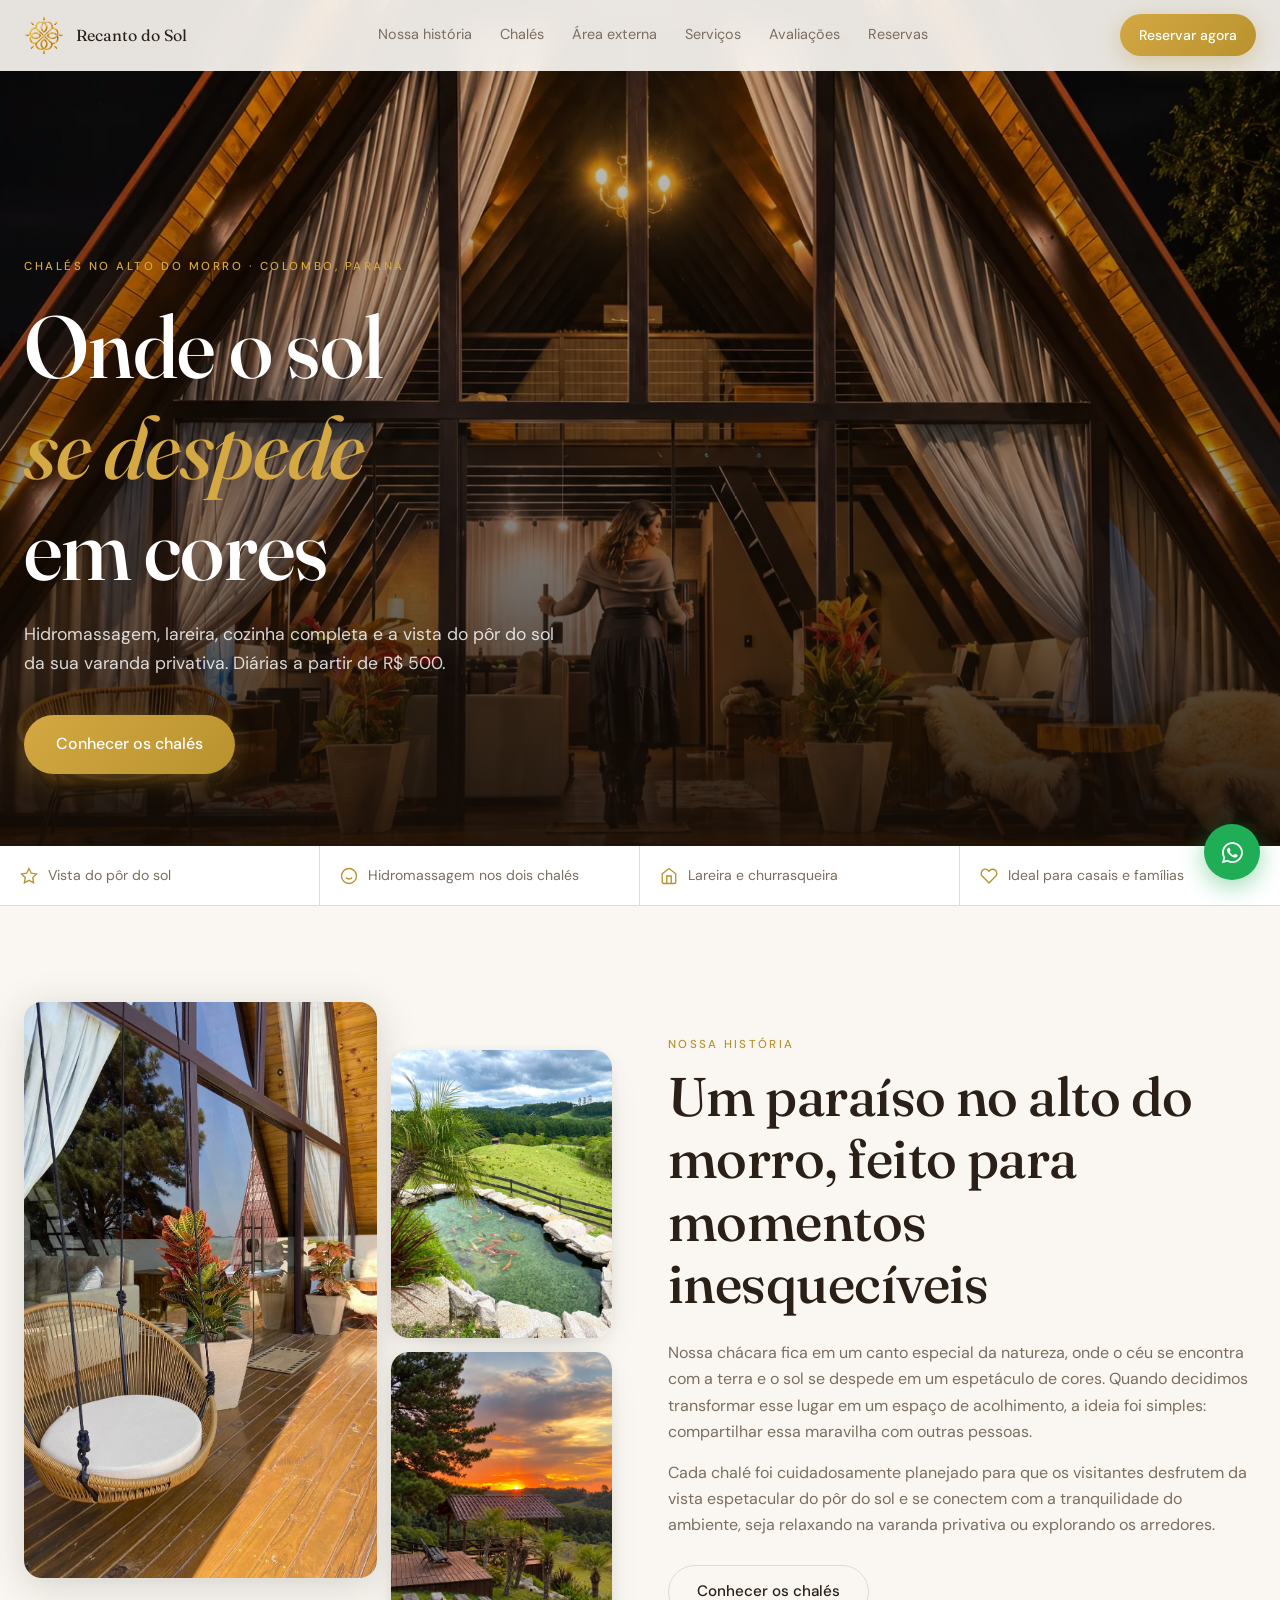
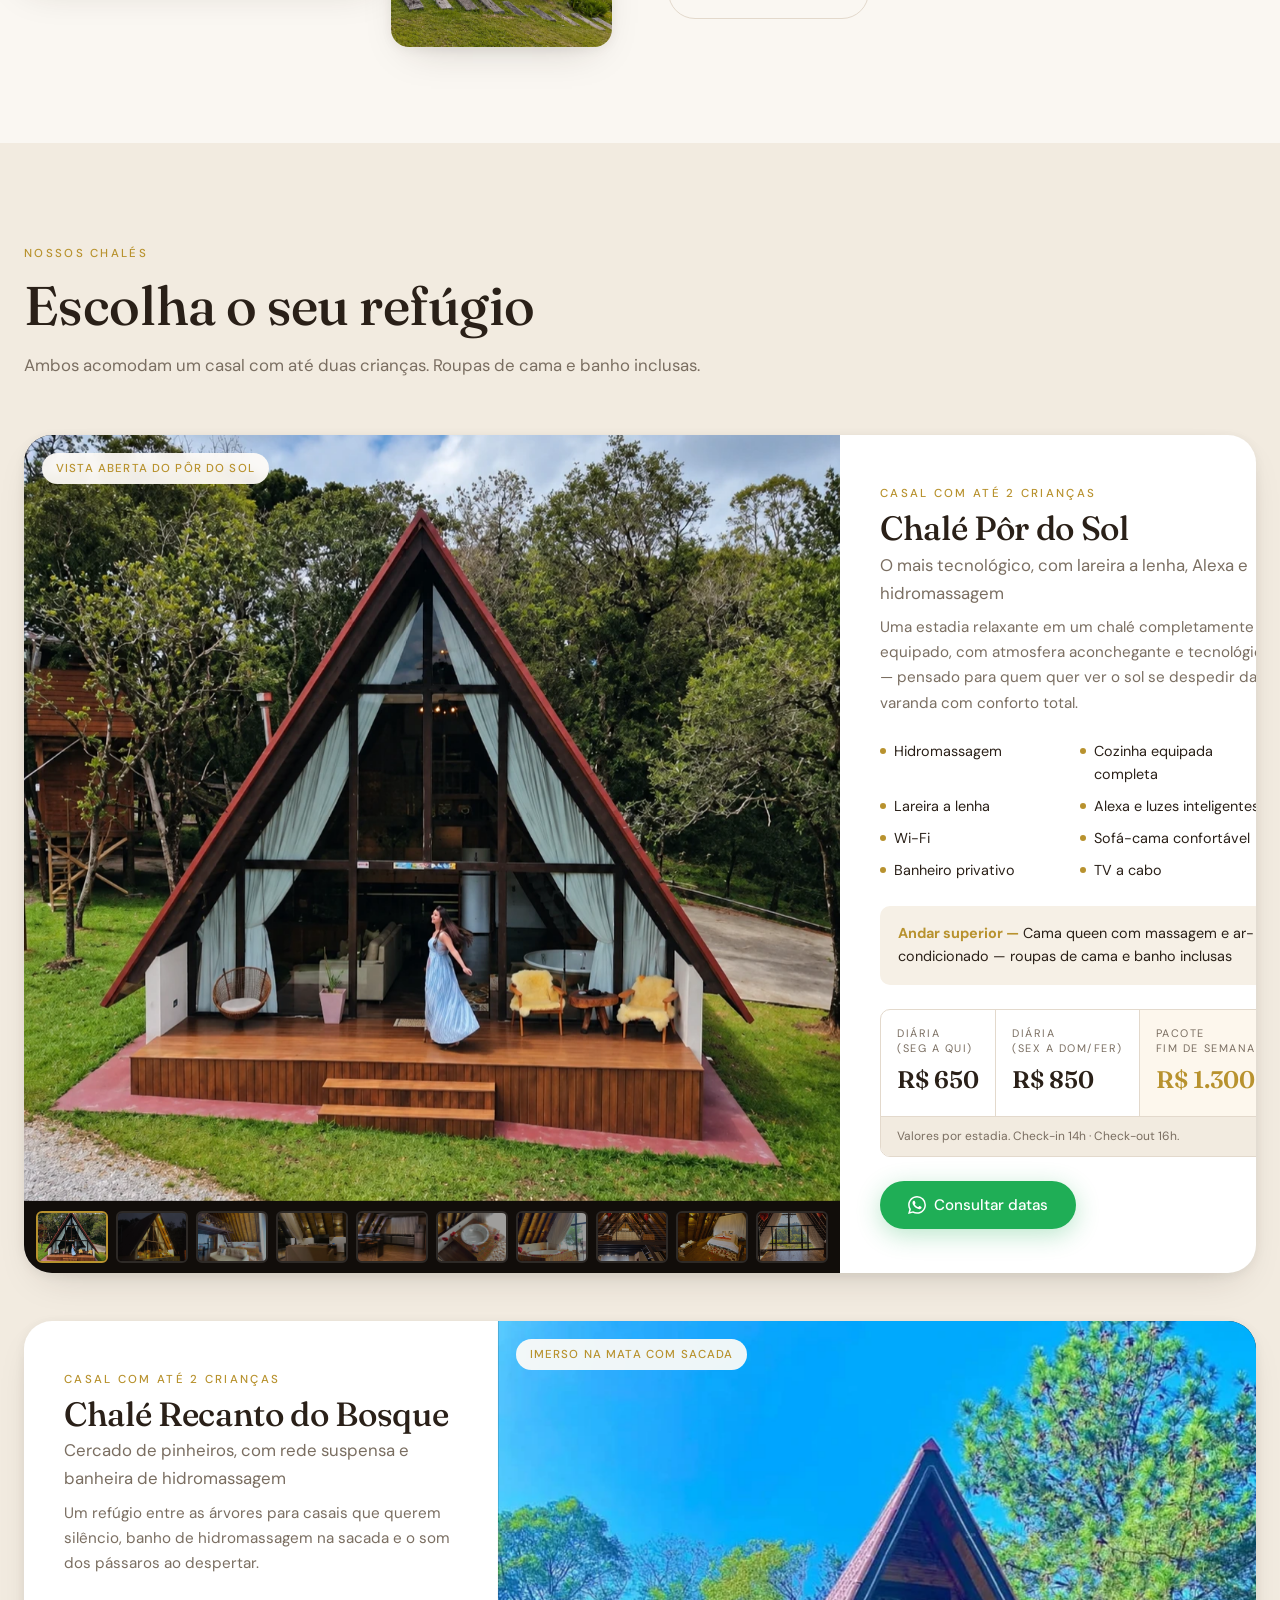
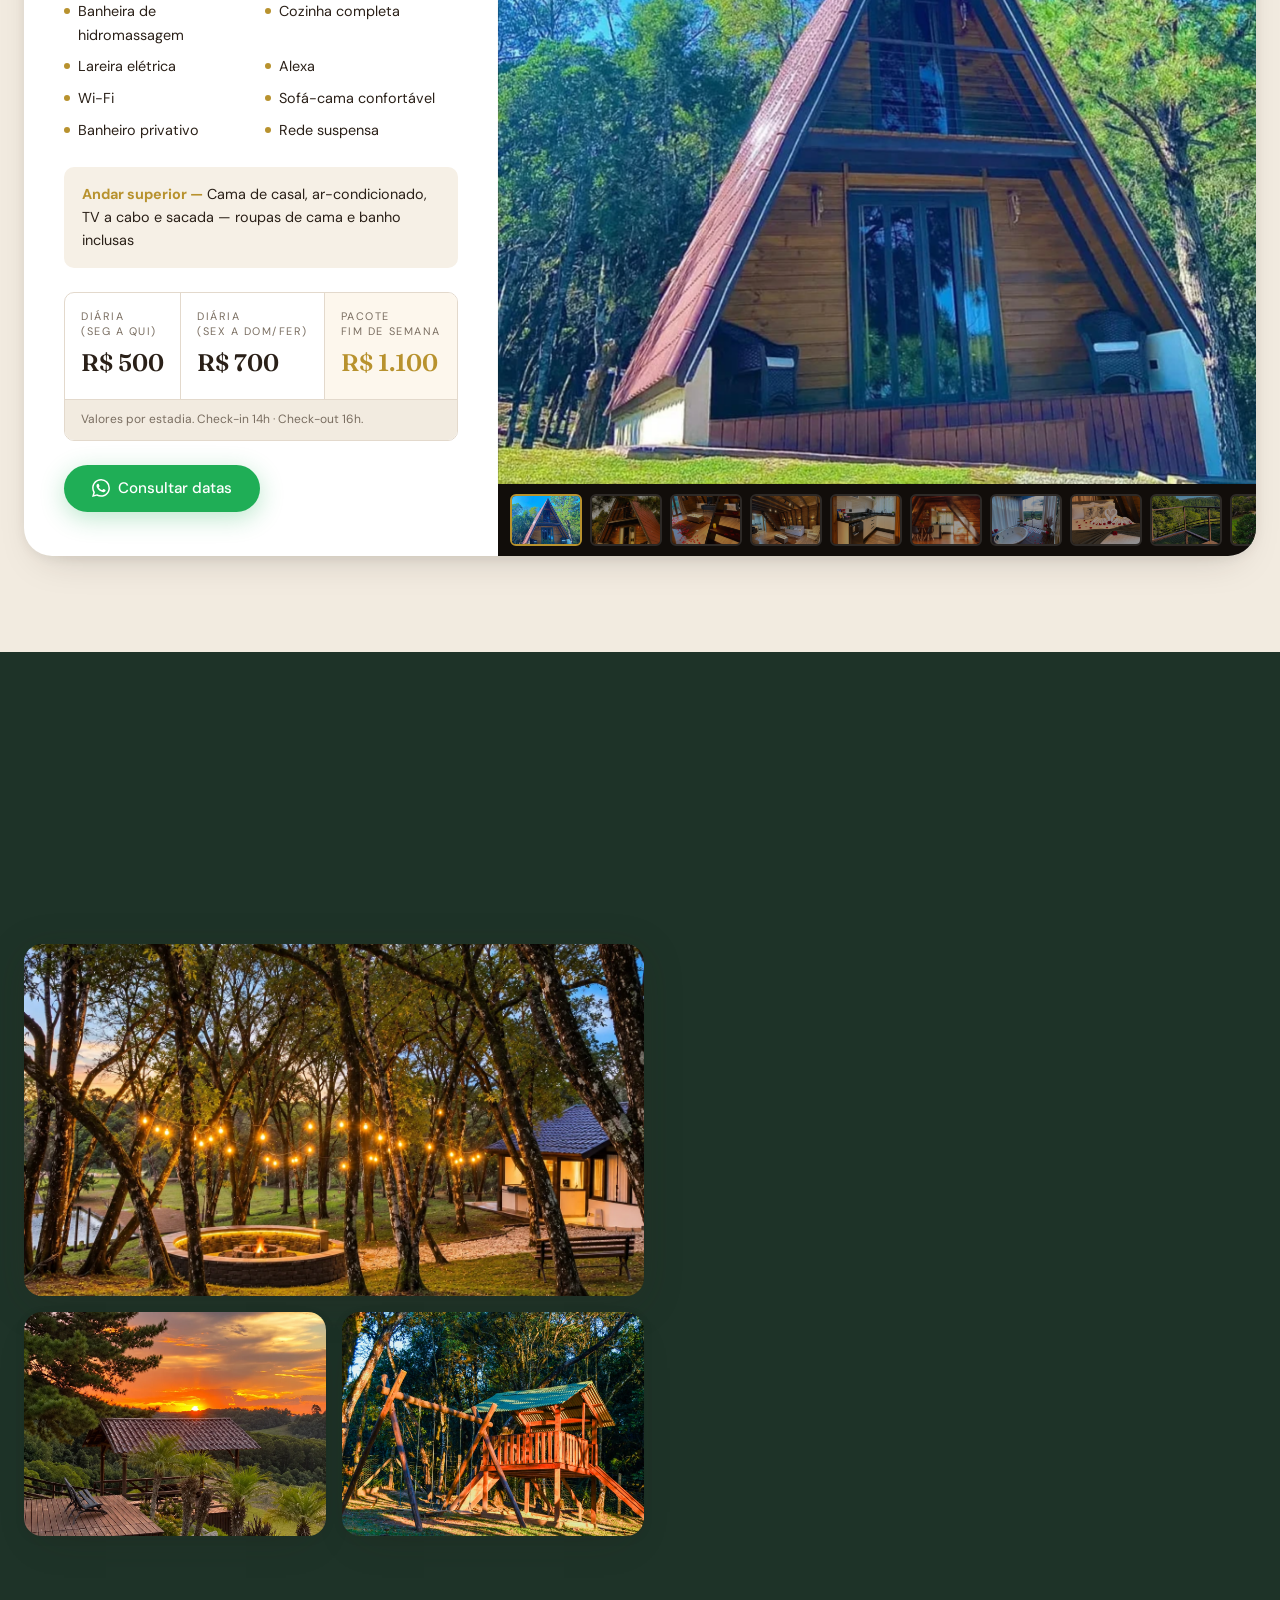
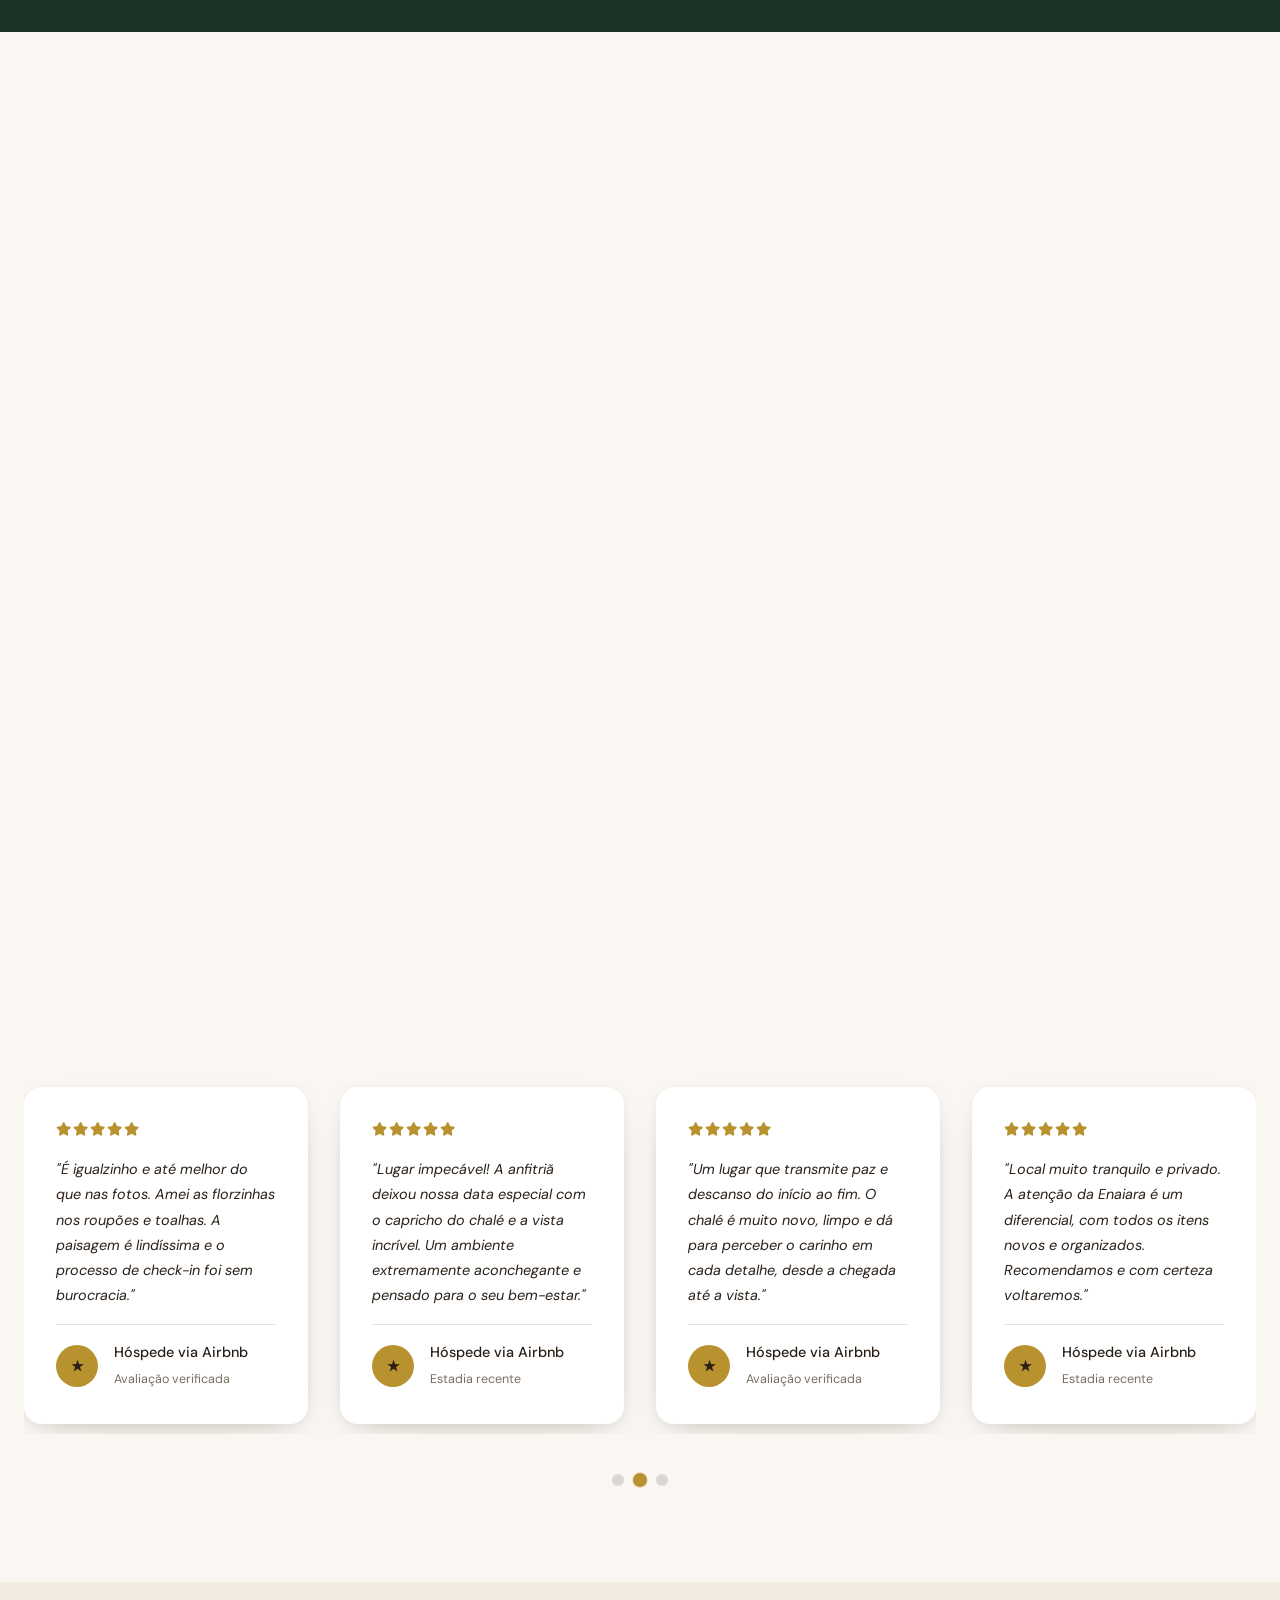
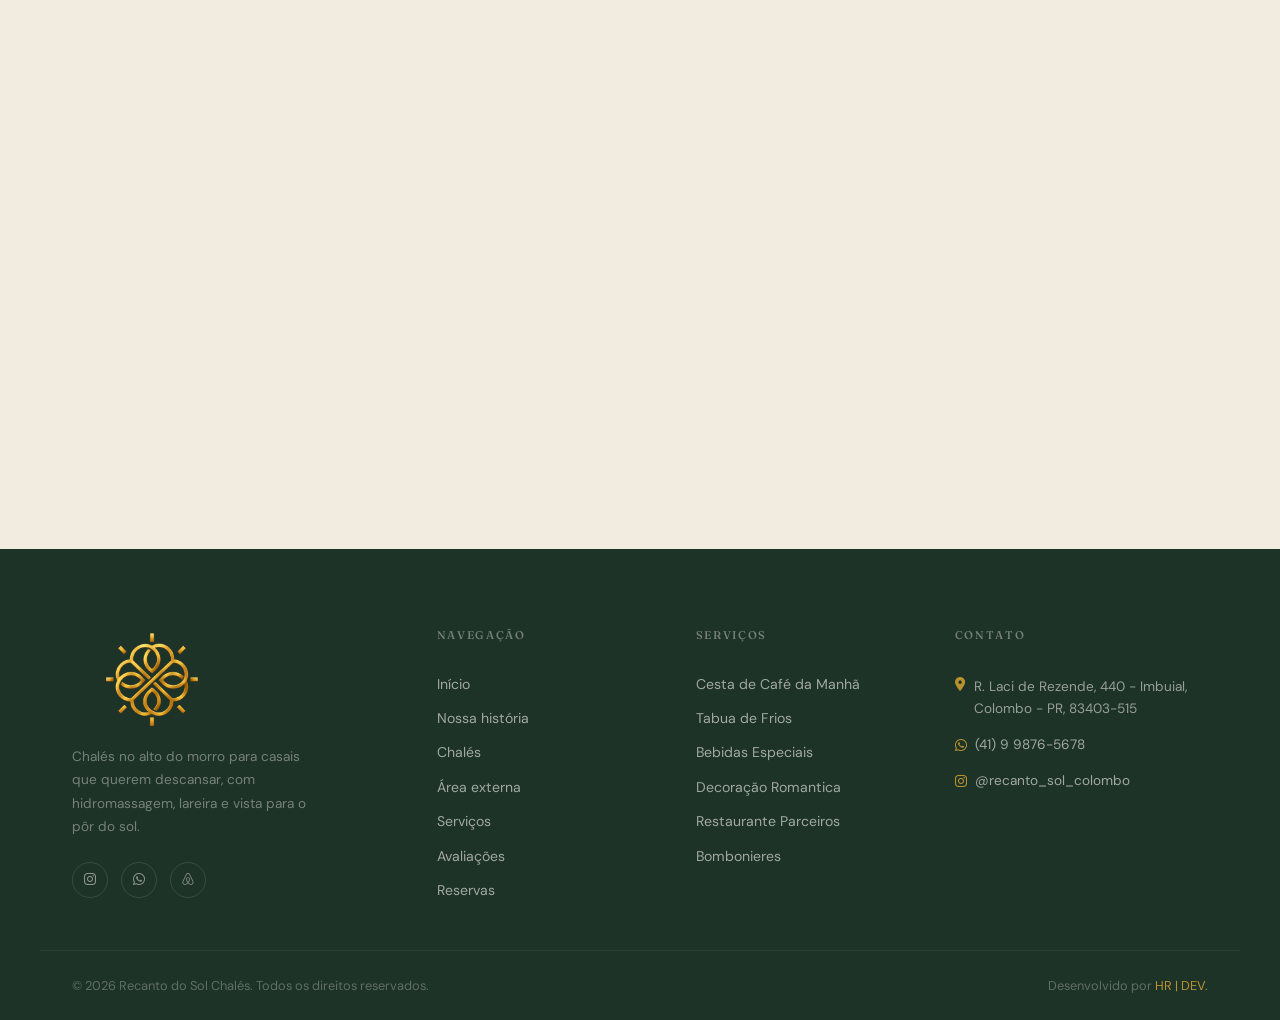
==== commit 36b99305: "100%" ====
--- a/index.html
+++ b/index.html
@@ -7,7 +7,7 @@
   <title>Recanto do Sol Chalés | Hidromassagem, lareira e pôr do sol no alto do morro</title>
   <meta name="description"
     content="Procurando chalés em Curitiba e região? Conheça o Recanto do Sol em Colombo: hidromassagem, lareira e natureza para um final de semana romântico. Reserve!" />
-  <link rel="icon" type="image/png" href="assets/img/logo/logo.png" />
+  <link rel="icon" type="image/png" href="assets/img/logo/logo-png.png" />
   <link rel="stylesheet" href="https://cdnjs.cloudflare.com/ajax/libs/font-awesome/6.5.2/css/all.min.css">
   <!-- Preload fontes críticas -->
   <link rel="preconnect" href="https://fonts.googleapis.com" />
@@ -65,7 +65,7 @@
     <div class="container nav-inner">
       <a class="nav-brand" href="#topo">
         <!-- Sugestão: utilize um arquivo contendo apenas o ícone/símbolo da marca -->
-        <img src="assets/img/logo/logo.png" alt="Símbolo Recanto do Sol" class="nav-brand-img" />
+        <img src="assets/img/logo/logo-png.png" alt="Símbolo Recanto do Sol" class="nav-brand-img" />
         <div class="nav-brand-text">
           <span class="nav-brand-name">Recanto do Sol</span>
         </div>
@@ -442,7 +442,7 @@
   <footer>
     <div class="footer-inner">
       <div class="footer-brand">
-        <img src="assets/img/logo/logo.png" alt="Logo">
+        <img src="assets/img/logo/logo-png.png" alt="Logo">
         <p>Chalés no alto do morro para casais que querem descansar, com hidromassagem, lareira e vista para o pôr do
           sol.</p>
         <div class="social-links">
--- a/assets/style/styles.css
+++ b/assets/style/styles.css
@@ -1777,6 +1777,14 @@
   cursor: default;
 }
 
+.cal-day--indisponivel.cal-day--hoje {
+  color: rgba(255, 255, 255, .22) !important;
+  background: rgba(255, 255, 255, .04) !important;
+  border-color: rgba(255, 255, 255, .15) !important;
+  text-decoration: line-through;
+  cursor: not-allowed;
+}
+
 .cal-day--indisponivel {
   color: rgba(255, 255, 255, .22);
   cursor: not-allowed;
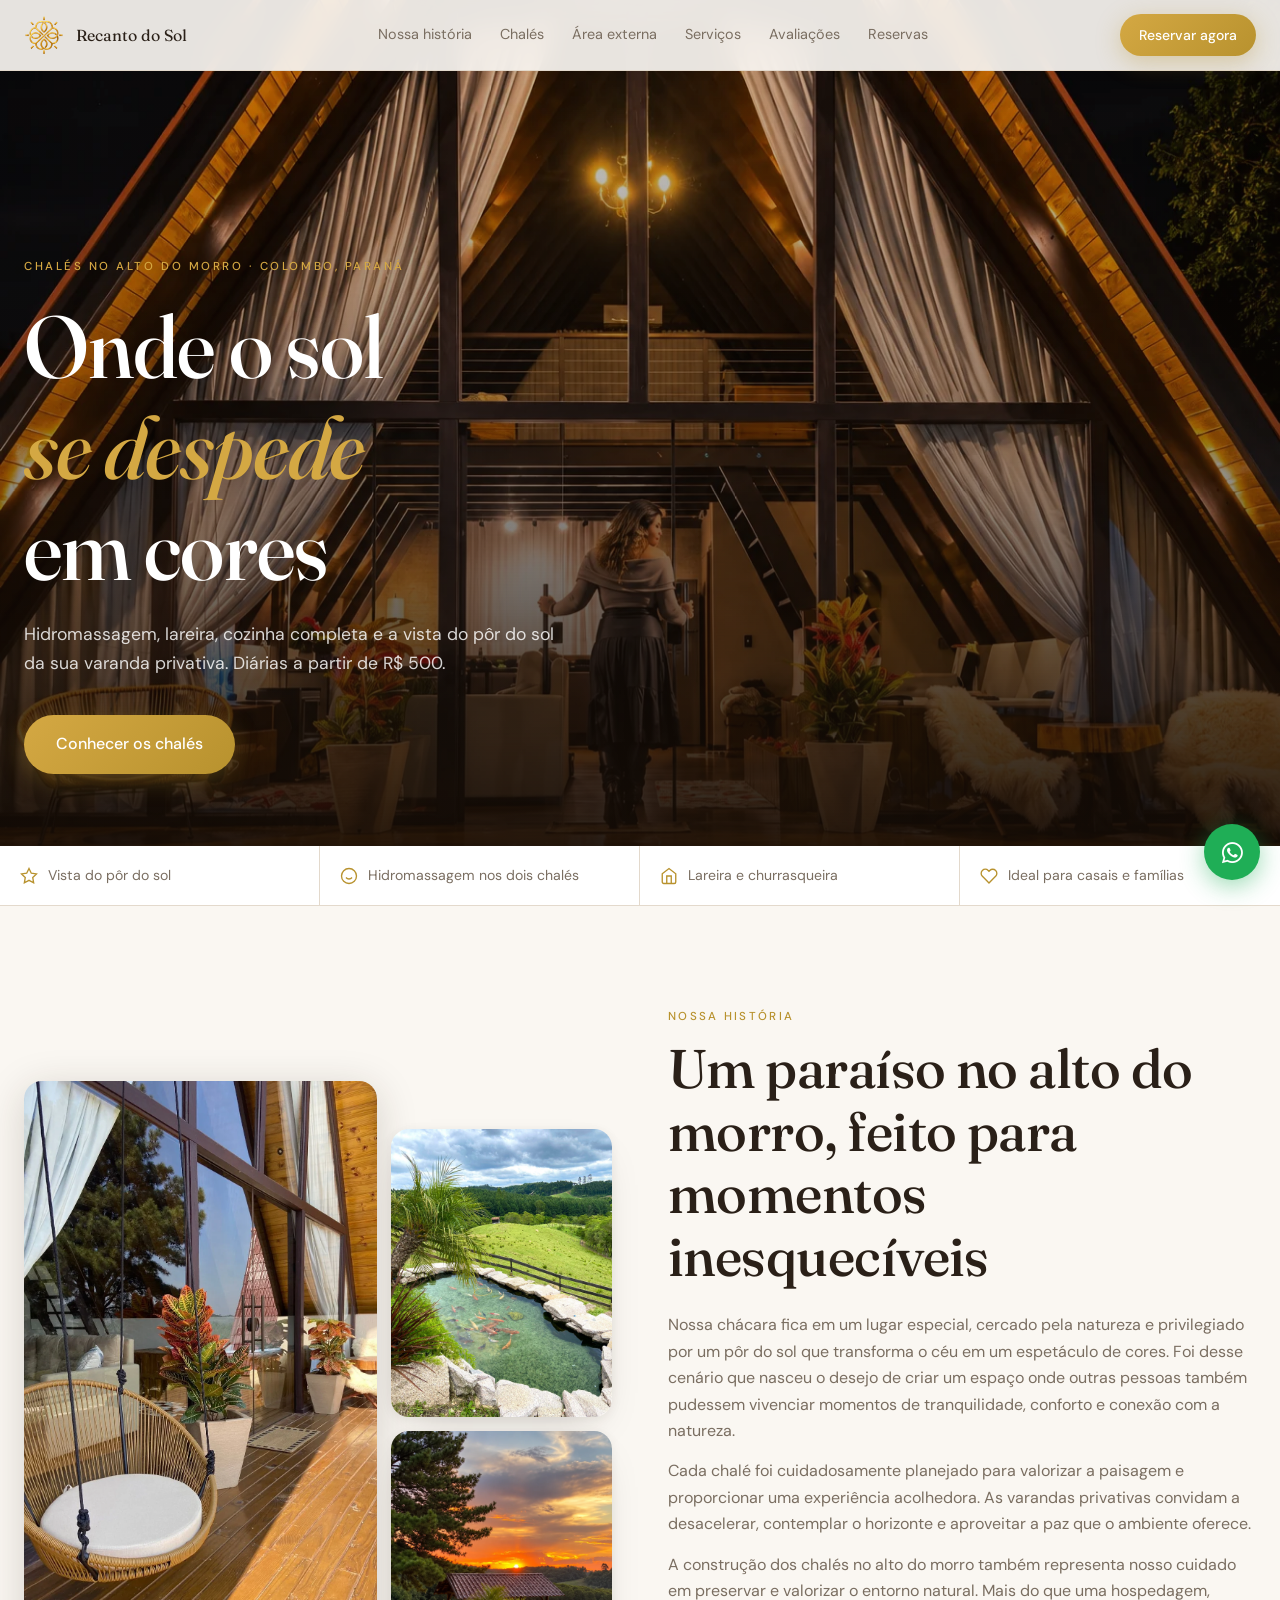
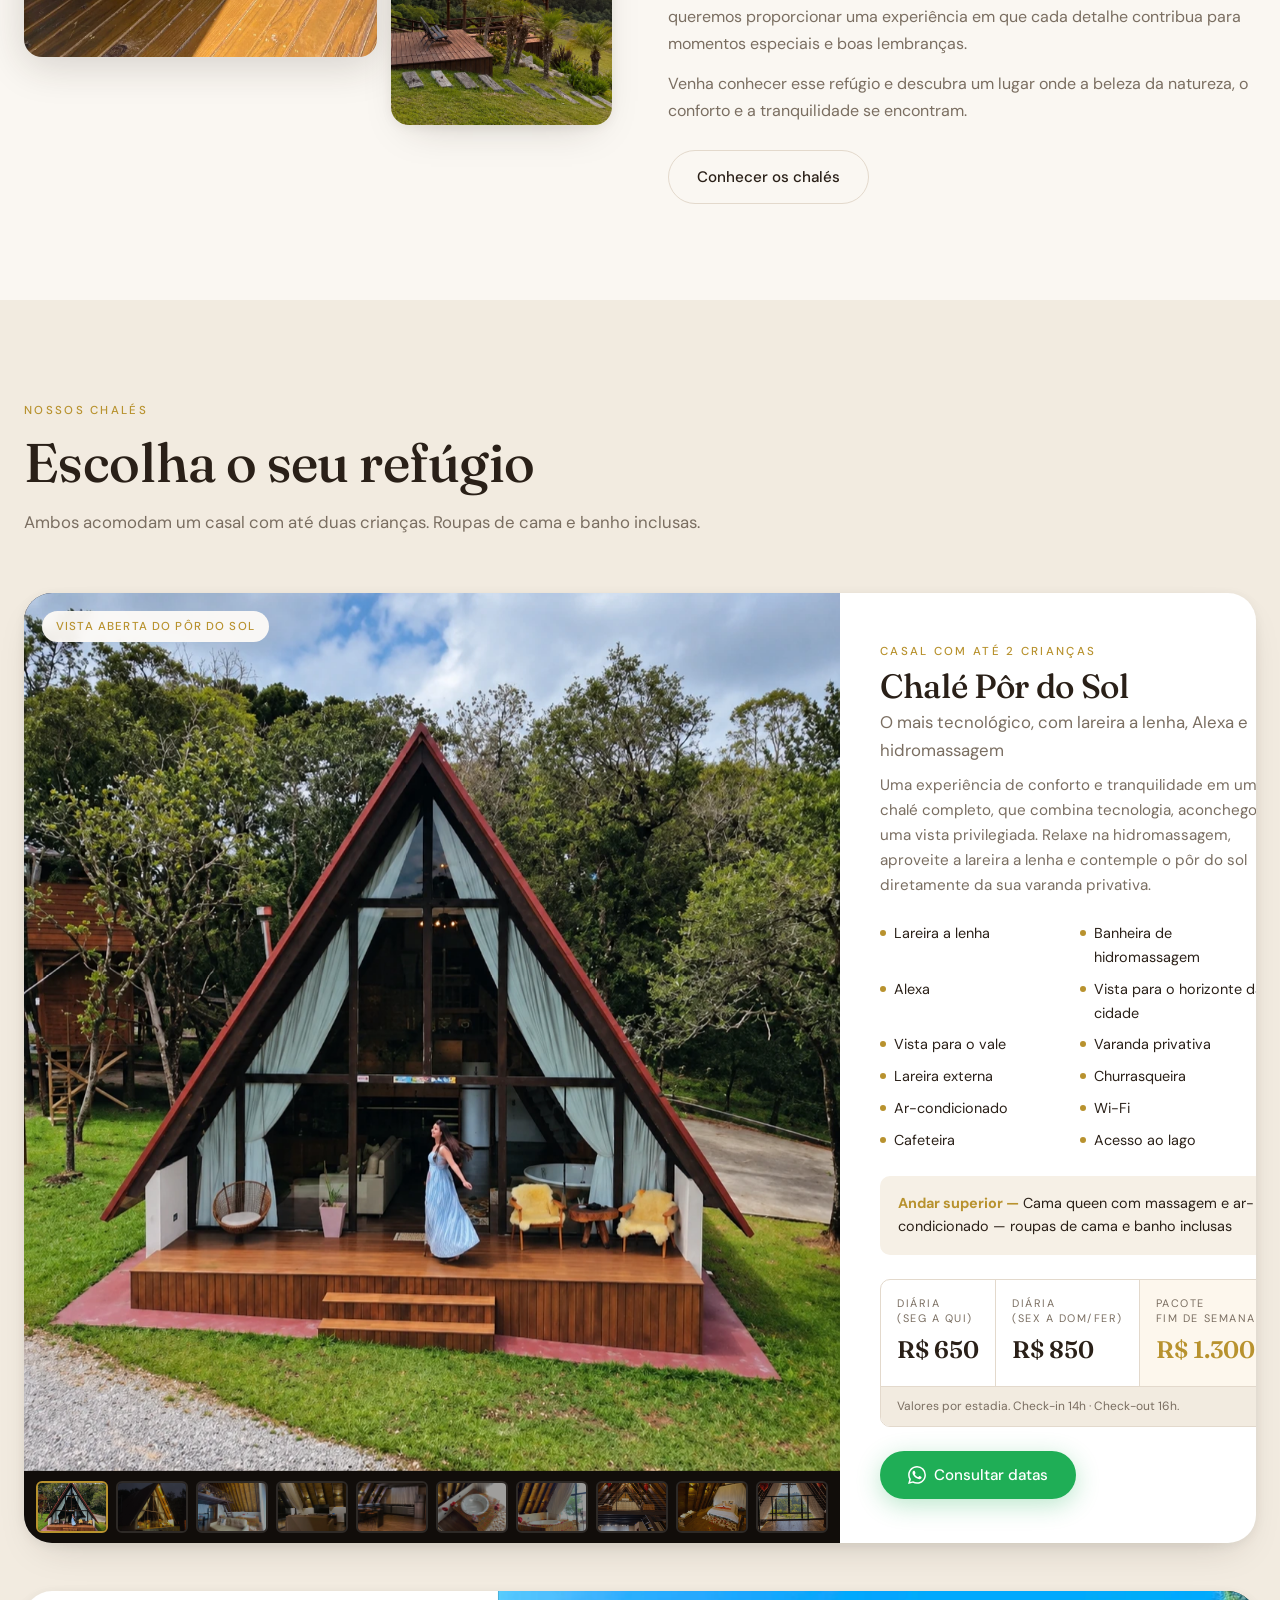
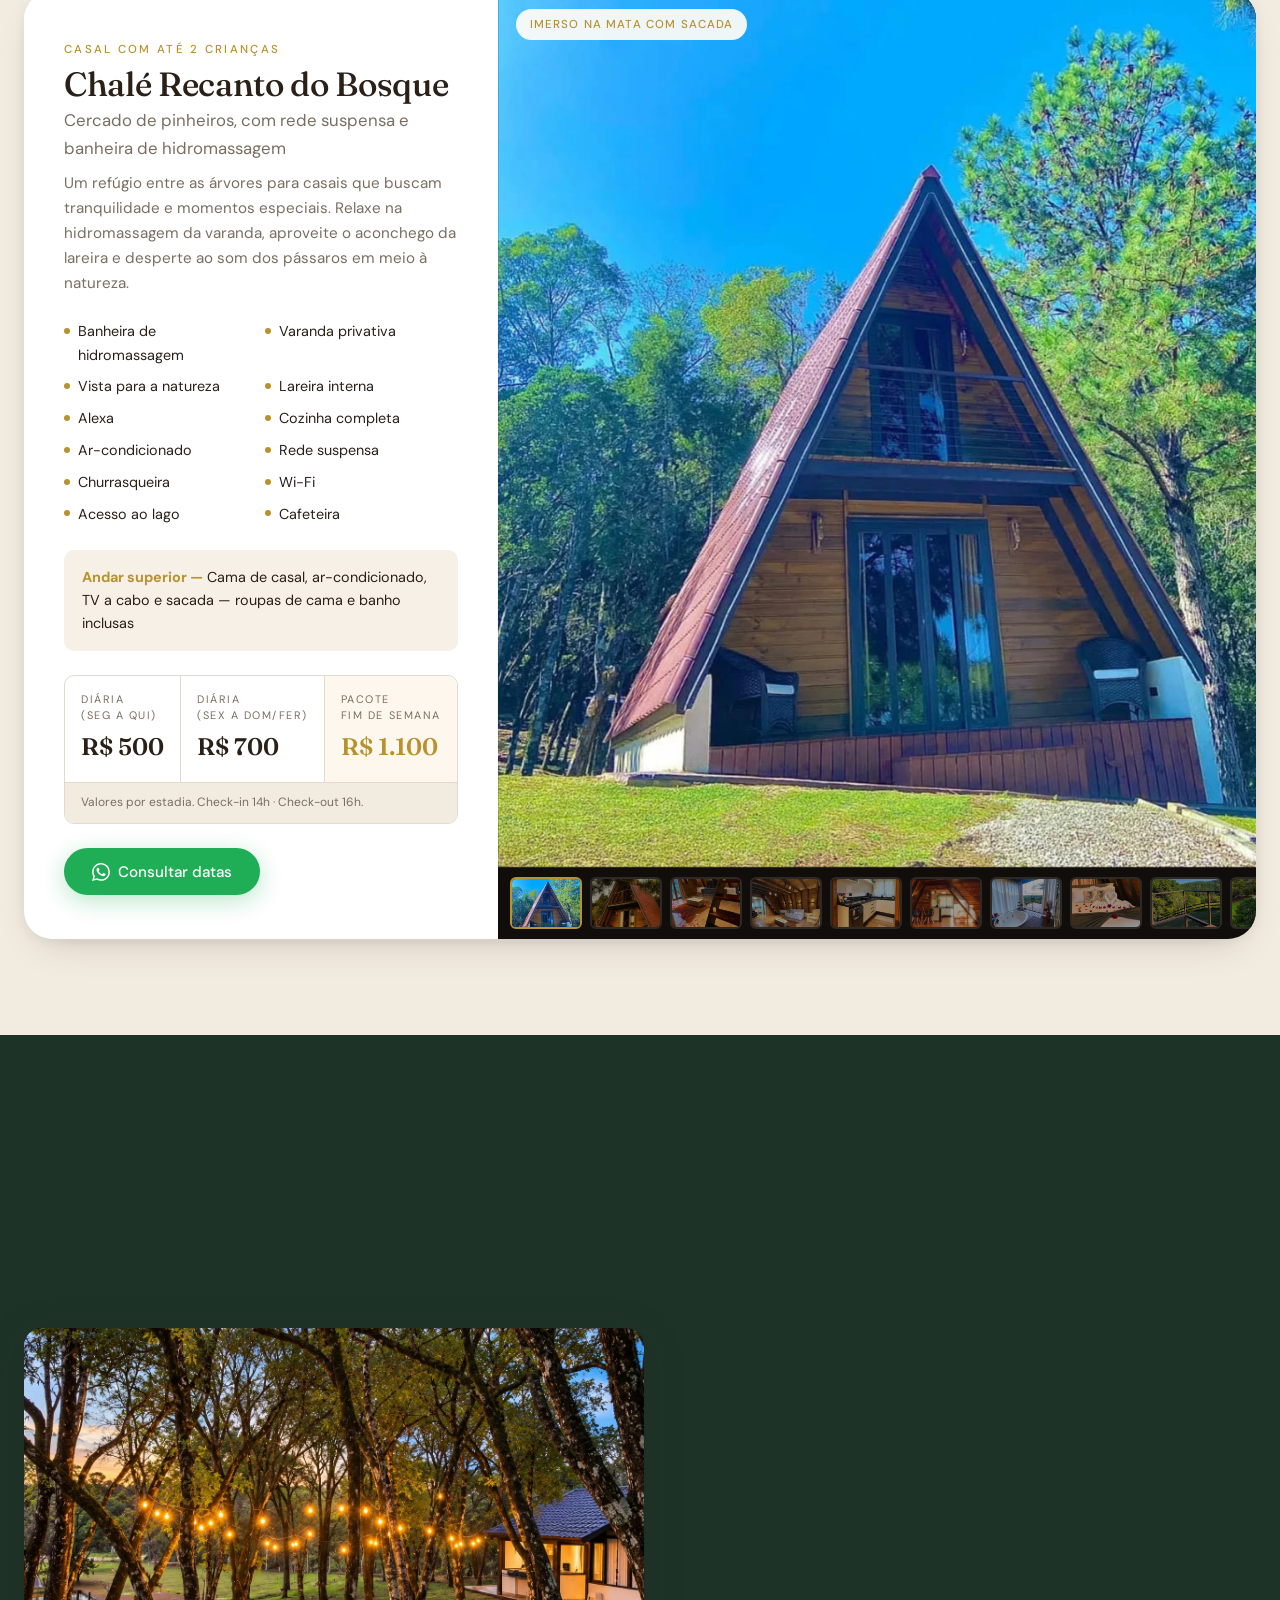
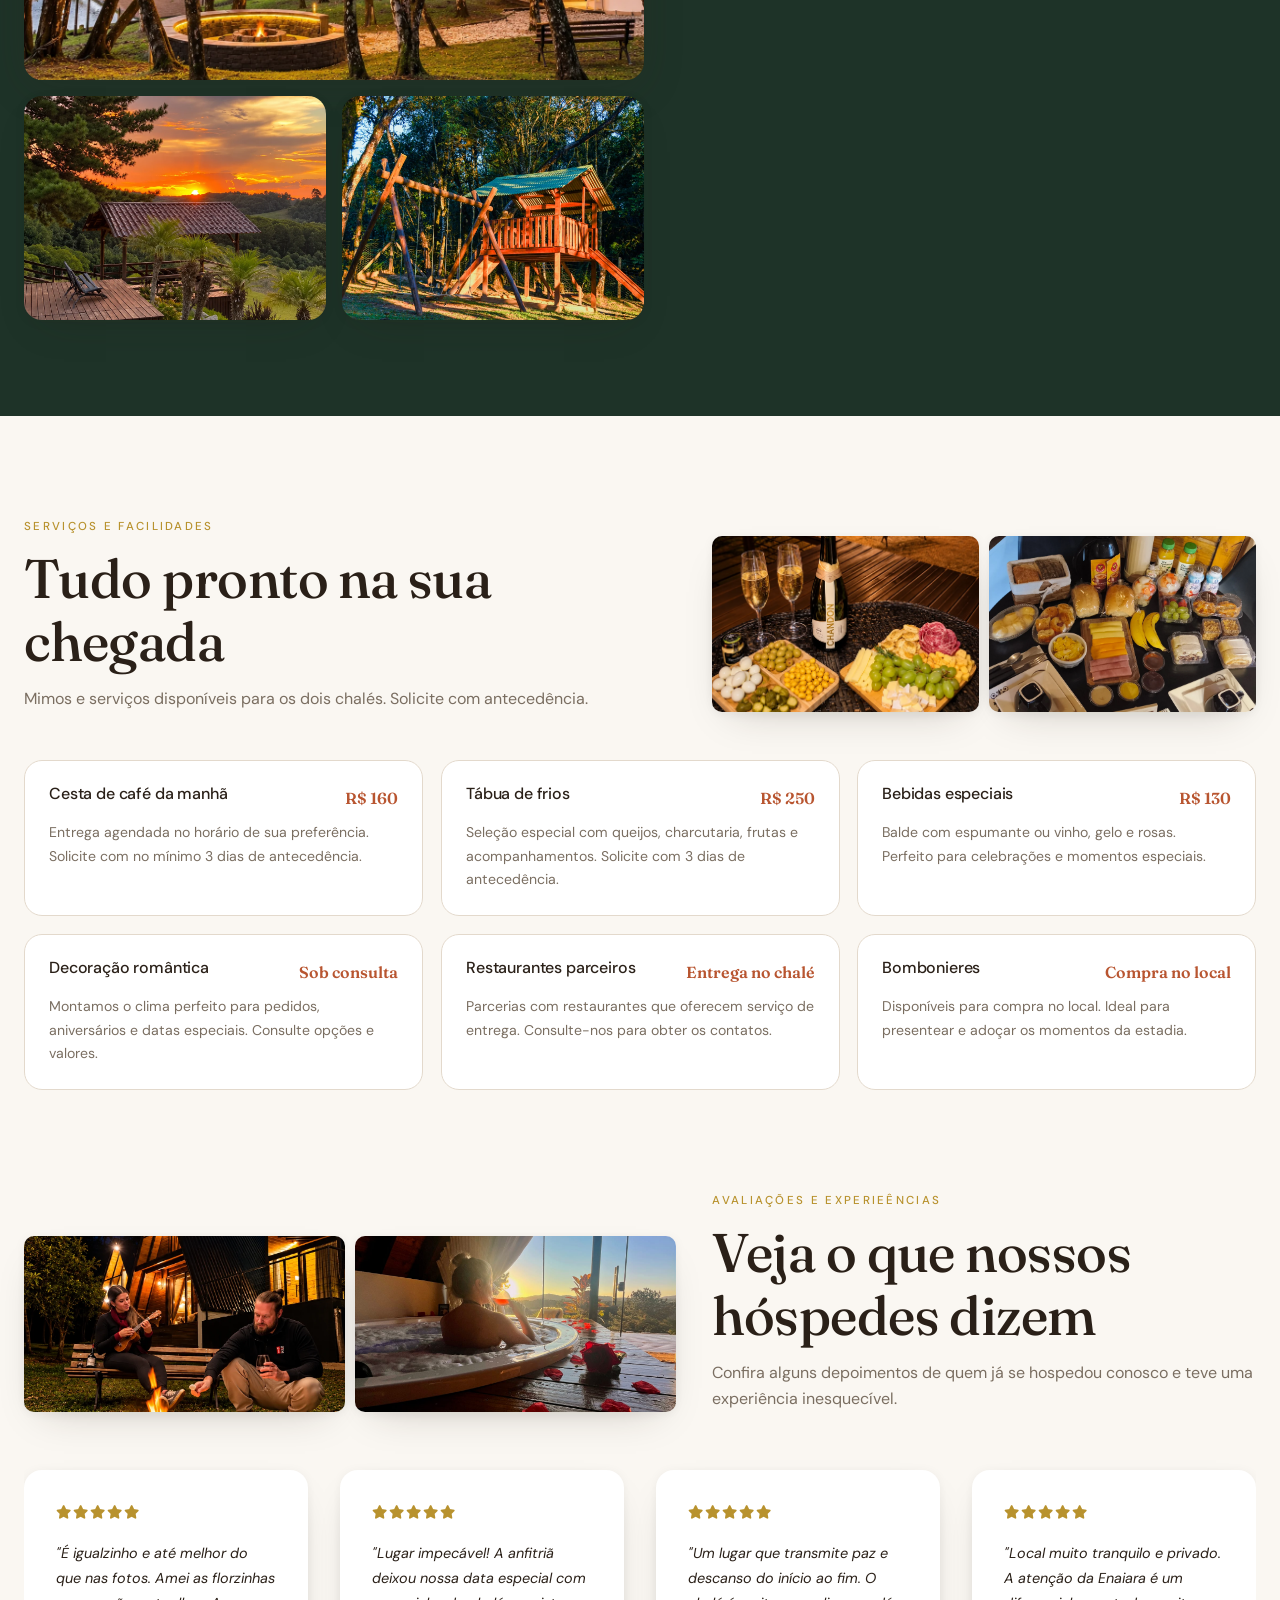
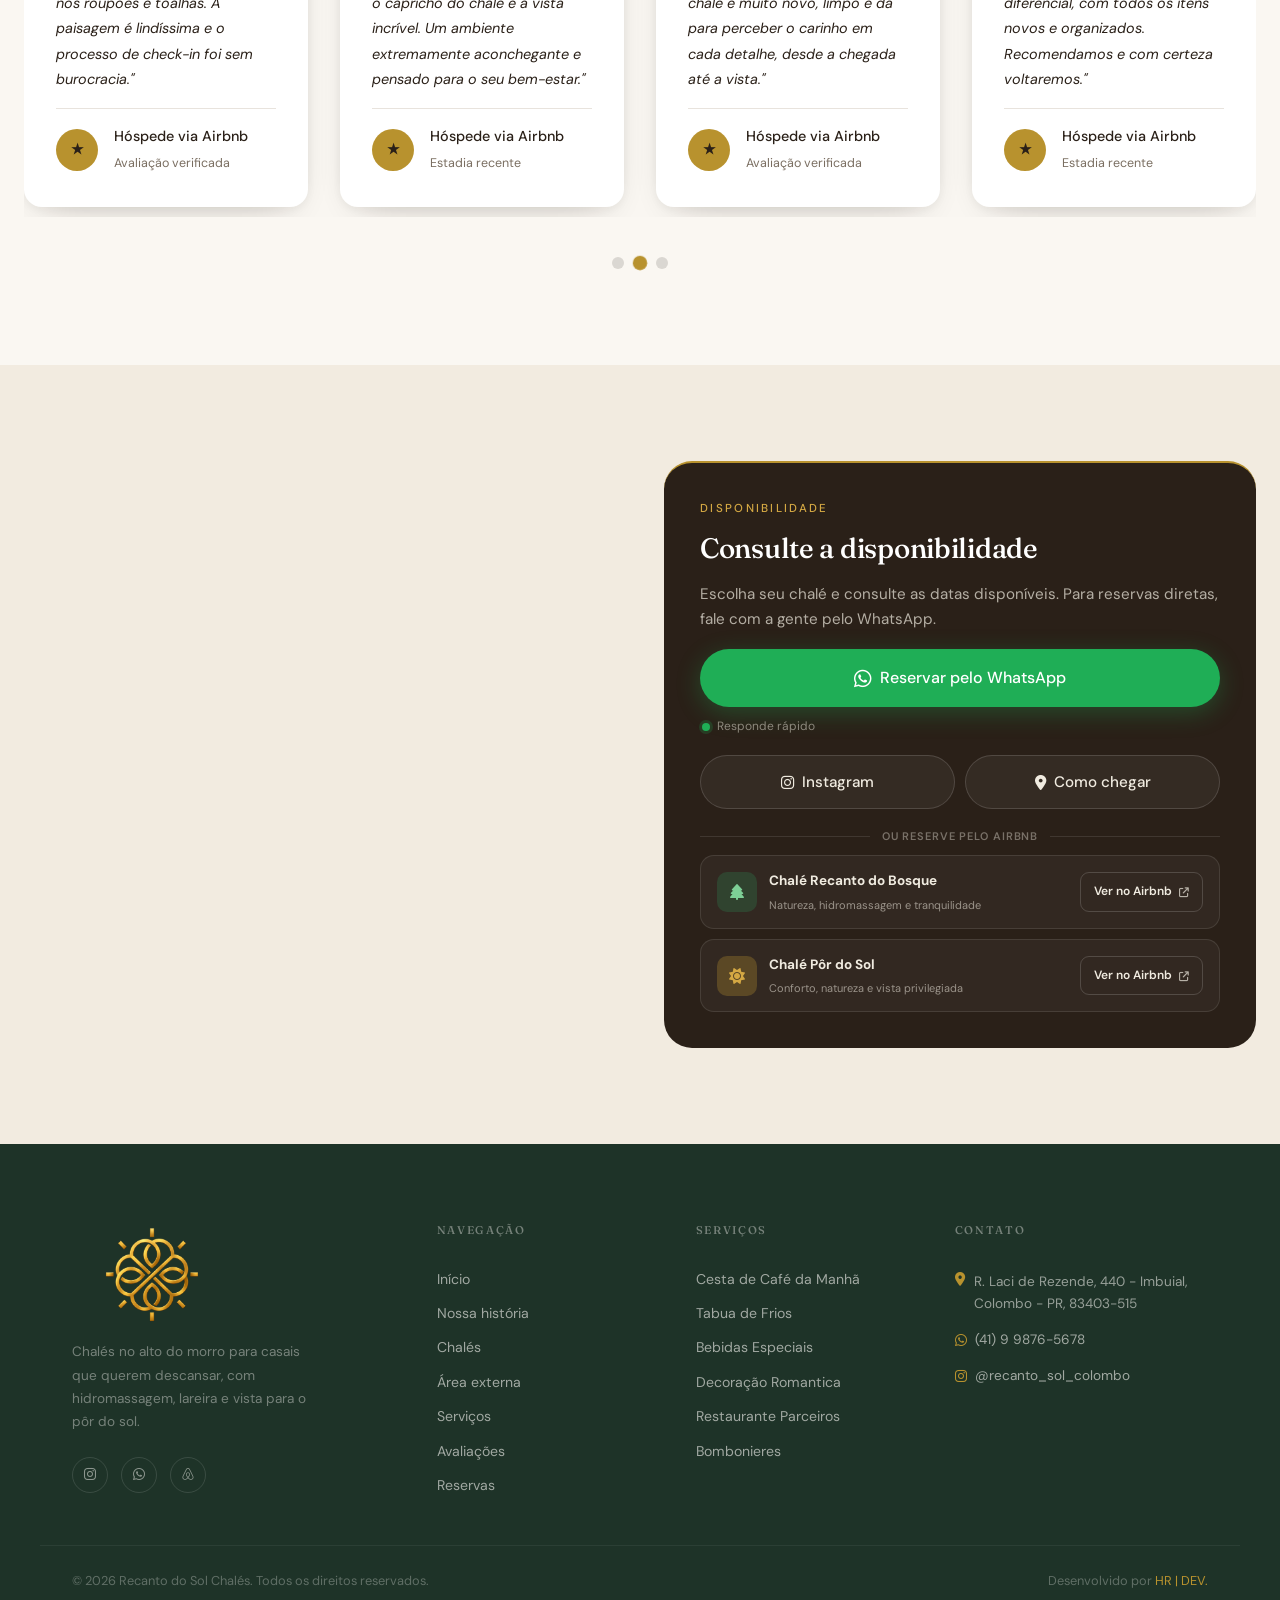
==== commit cb0373a4: "100%" ====
--- a/index.html
+++ b/index.html
@@ -4,12 +4,175 @@
 <head>
   <meta charset="utf-8" />
   <meta name="viewport" content="width=device-width, initial-scale=1" />
-  <title>Recanto do Sol Chalés | Hidromassagem, lareira e pôr do sol no alto do morro</title>
+
+  <!-- ═══════════════════════════════════════════════
+       GOOGLE ANALYTICS 4
+       Substitua G-XXXXXXXXXX pelo seu Measurement ID
+       em analytics.google.com → Admin → Data Streams
+       ═══════════════════════════════════════════════ -->
+  <!-- Google tag (gtag.js) -->
+  <script async src="https://www.googletagmanager.com/gtag/js?id=G-P6QXDR05RG"></script>
+  <script>
+    window.dataLayer = window.dataLayer || [];
+    function gtag() { dataLayer.push(arguments); }
+    gtag('js', new Date());
+
+    gtag('config', 'G-P6QXDR05RG');
+  </script>
+
+  <!-- ═══════════════════════
+       SEO BÁSICO
+       ═══════════════════════ -->
+  <title>Chalé Romântico em Colombo-PR | Recanto do Sol Chalés</title>
+
   <meta name="description"
-    content="Procurando chalés em Curitiba e região? Conheça o Recanto do Sol em Colombo: hidromassagem, lareira e natureza para um final de semana romântico. Reserve!" />
+    content="Chalés românticos a 30 min de Curitiba, em Colombo-PR. Hidromassagem, lareira e vista para o pôr do sol no alto do morro. Reserve pelo WhatsApp ou Airbnb." />
+
+  <meta name="keywords"
+    content="chalé romântico Colombo PR, chalé perto de Curitiba, chalé hidromassagem Curitiba, chalé casal Paraná, recanto do sol chalés, chalé com lareira Curitiba, hospedagem romântica Colombo, chalé natureza Colombo" />
+
+  <meta name="author" content="Recanto do Sol Chalés" />
+
+  <meta name="robots" content="index, follow, max-snippet:-1, max-image-preview:large, max-video-preview:-1" />
+
+  <link rel="canonical" href="https://chalerecantodosol.com.br/" />
+
+  <!-- ═══════════════════════
+       GEO TAGS (Busca local)
+       ═══════════════════════ -->
+  <meta name="geo.region" content="BR-PR" />
+  <meta name="geo.placename" content="Colombo, Paraná, Brasil" />
+  <meta name="geo.position" content="-25.2921;-49.2236" />
+  <meta name="ICBM" content="-25.2921, -49.2236" />
+
+  <!-- ═══════════════════════
+       OPEN GRAPH
+       ═══════════════════════ -->
+  <meta property="og:type" content="website" />
+  <meta property="og:locale" content="pt_BR" />
+  <meta property="og:site_name" content="Recanto do Sol Chalés" />
+  <meta property="og:url" content="https://chalerecantodosol.com.br/" />
+  <meta property="og:title" content="Chalé Romântico em Colombo-PR | Recanto do Sol Chalés" />
+  <meta property="og:description"
+    content="Chalés românticos a 30 min de Curitiba, em Colombo-PR. Hidromassagem, lareira e vista para o pôr do sol no alto do morro. Reserve!" />
+  <meta property="og:image" content="https://chalerecantodosol.com.br/assets/img/sol/drone2.webp" />
+  <meta property="og:image:width" content="1200" />
+  <meta property="og:image:height" content="630" />
+  <meta property="og:image:alt" content="Chalé Recanto do Sol ao pôr do sol em Colombo-PR" />
+
+  <!-- ═══════════════════════
+       TWITTER / X CARDS
+       ═══════════════════════ -->
+  <meta name="twitter:card" content="summary_large_image" />
+  <meta name="twitter:title" content="Chalé Romântico em Colombo-PR | Recanto do Sol Chalés" />
+  <meta name="twitter:description"
+    content="Chalés românticos a 30 min de Curitiba, em Colombo-PR. Hidromassagem, lareira e vista para o pôr do sol." />
+  <meta name="twitter:image" content="https://chalerecantodosol.com.br/assets/img/sol/drone2.webp" />
+  <meta name="twitter:image:alt" content="Chalé Recanto do Sol ao pôr do sol em Colombo-PR" />
+
+  <!-- ═══════════════════════════════════════════════════════════
+       DADOS ESTRUTURADOS — Schema.org
+       Google usa isso para exibir endereço, telefone, avaliações
+       e informações de check-in diretamente nos resultados.
+       ═══════════════════════════════════════════════════════════ -->
+  <script type="application/ld+json">
+  {
+    "@context": "https://schema.org",
+    "@type": "LodgingBusiness",
+    "name": "Recanto do Sol Chalés",
+    "url": "https://chalerecantodosol.com.br",
+    "logo": "https://chalerecantodosol.com.br/assets/img/logo/logo-png.png",
+    "image": [
+      "https://chalerecantodosol.com.br/assets/img/sol/drone2.webp",
+      "https://chalerecantodosol.com.br/assets/img/sol/sol-exterior-dia.webp",
+      "https://chalerecantodosol.com.br/assets/img/bosque/bosque-exterior-dia.webp"
+    ],
+    "description": "Chalés românticos a 30 minutos de Curitiba, em Colombo-PR. Hidromassagem, lareira, natureza e vista privilegiada para o pôr do sol.",
+    "address": {
+      "@type": "PostalAddress",
+      "streetAddress": "R. Laci de Rezende, 440 - Imbuial",
+      "addressLocality": "Colombo",
+      "addressRegion": "PR",
+      "postalCode": "83403-515",
+      "addressCountry": "BR"
+    },
+    "geo": {
+      "@type": "GeoCoordinates",
+      "latitude": -25.2921,
+      "longitude": -49.2236
+    },
+    "telephone": "+5541996366554",
+    "priceRange": "$$$",
+    "checkinTime": "14:00",
+    "checkoutTime": "16:00",
+    "numberOfRooms": 2,
+    "amenityFeature": [
+      { "@type": "LocationFeatureSpecification", "name": "Hidromassagem", "value": true },
+      { "@type": "LocationFeatureSpecification", "name": "Lareira", "value": true },
+      { "@type": "LocationFeatureSpecification", "name": "Vista panorâmica", "value": true },
+      { "@type": "LocationFeatureSpecification", "name": "Área externa", "value": true },
+      { "@type": "LocationFeatureSpecification", "name": "Estacionamento gratuito", "value": true },
+      { "@type": "LocationFeatureSpecification", "name": "Wi-Fi", "value": true }
+    ],
+    "hasMap": "https://maps.google.com/?q=R.+Laci+de+Rezende,+440,+Colombo,+PR",
+    "sameAs": [
+      "https://www.instagram.com/recanto_sol_colombo/",
+      "https://www.airbnb.com.br/rooms/1277477003441238955",
+      "https://www.airbnb.com.br/rooms/1211468186262258138"
+    ]
+  }
+  </script>
+
+  <!-- Schema individual: Chalé Recanto do Bosque -->
+  <script type="application/ld+json">
+  {
+    "@context": "https://schema.org",
+    "@type": "Accommodation",
+    "name": "Chalé Recanto do Bosque",
+    "description": "Chalé para casais com hidromassagem, lareira e imersão na natureza em Colombo-PR.",
+    "url": "https://www.airbnb.com.br/rooms/1277477003441238955",
+    "image": "https://chalerecantodosol.com.br/assets/img/bosque/bosque-exterior-dia.webp",
+    "accommodationCategory": "Chalé",
+    "amenityFeature": [
+      { "@type": "LocationFeatureSpecification", "name": "Hidromassagem", "value": true },
+      { "@type": "LocationFeatureSpecification", "name": "Lareira", "value": true }
+    ],
+    "containedInPlace": {
+      "@type": "LodgingBusiness",
+      "name": "Recanto do Sol Chalés",
+      "url": "https://chalerecantodosol.com.br"
+    }
+  }
+  </script>
+
+  <!-- Schema individual: Chalé Pôr do Sol -->
+  <script type="application/ld+json">
+  {
+    "@context": "https://schema.org",
+    "@type": "Accommodation",
+    "name": "Chalé Pôr do Sol",
+    "description": "Chalé para casais com hidromassagem, lareira e vista privilegiada para o pôr do sol em Colombo-PR.",
+    "url": "https://www.airbnb.com.br/rooms/1211468186262258138",
+    "image": "https://chalerecantodosol.com.br/assets/img/sol/sol-exterior-dia.webp",
+    "accommodationCategory": "Chalé",
+    "amenityFeature": [
+      { "@type": "LocationFeatureSpecification", "name": "Hidromassagem", "value": true },
+      { "@type": "LocationFeatureSpecification", "name": "Lareira", "value": true },
+      { "@type": "LocationFeatureSpecification", "name": "Vista panorâmica", "value": true }
+    ],
+    "containedInPlace": {
+      "@type": "LodgingBusiness",
+      "name": "Recanto do Sol Chalés",
+      "url": "https://chalerecantodosol.com.br"
+    }
+  }
+  </script>
+
+  <!-- ═══════════════════════
+       ASSETS
+       ═══════════════════════ -->
   <link rel="icon" type="image/png" href="assets/img/logo/logo-png.png" />
   <link rel="stylesheet" href="https://cdnjs.cloudflare.com/ajax/libs/font-awesome/6.5.2/css/all.min.css">
-  <!-- Preload fontes críticas -->
   <link rel="preconnect" href="https://fonts.googleapis.com" />
   <link rel="preconnect" href="https://fonts.gstatic.com" crossorigin />
   <link rel="preload" as="style"
@@ -18,45 +181,6 @@
     href="https://fonts.googleapis.com/css2?family=DM+Sans:wght@400;500;600&family=Fraunces:ital,opsz,wght@0,9..144,300..700;1,9..144,300..600&display=swap" />
   <meta name="theme-color" content="#faf7f2" />
   <link rel="stylesheet" href="assets/style/styles.css" />
-
-  <!-- Controle de Rastreio do Google -->
-  <meta name="robots" content="index, follow" />
-  <link rel="canonical" href="https://chalerecantodosol.com.br/" />
-
-  <!-- Open Graph (Gera o card de imagem no WhatsApp, Facebook e Instagram Direct) -->
-  <meta property="og:type" content="website" />
-  <meta property="og:url" content="https://chalerecantodosol.com.br/" />
-  <meta property="og:title" content="Recanto do Sol Chalés | Perto de Curitiba" />
-  <meta property="og:description" content="Procurando chalés em Curitiba e região? Conheça o Recanto do Sol em Colombo: hidromassagem, lareira e natureza. Reserve!" />
-  <meta property="og:image" content="https://chalerecantodosol.com.br/assets/img/sol/drone2.webp" />
-
-  <!-- Twitter Cards (X e pré-visualizações em outros apps) -->
-  <meta name="twitter:card" content="summary_large_image" />
-  <meta name="twitter:title" content="Recanto do Sol Chalés | Perto de Curitiba" />
-  <meta name="twitter:description" content="Procurando chalés em Curitiba e região? Conheça o Recanto do Sol em Colombo: hidromassagem, lareira e natureza. Reserve!" />
-  <meta name="twitter:image" content="https://chalerecantodosol.com.br/assets/img/sol/drone2.webp" />
-
-  <!-- Dados Estruturados (Faz o Google entender que é um negócio local físico) -->
-  <script type="application/ld+json">
-  {
-    "@context": "https://schema.org",
-    "@type": "LodgingBusiness",
-    "name": "Recanto do Sol Chalés",
-    "image": "https://chalerecantodosol.com.br/assets/img/sol/drone2.webp",
-    "description": "Procurando chalés em Curitiba e região? Conheça o Recanto do Sol em Colombo: hidromassagem, lareira e natureza.",
-    "address": {
-      "@type": "PostalAddress",
-      "streetAddress": "R. Laci de Rezende, 440 - Imbuial",
-      "addressLocality": "Colombo",
-      "addressRegion": "PR",
-      "postalCode": "83403-515",
-      "addressCountry": "BR"
-    },
-    "telephone": "+5541998023653",
-    "priceRange": "$$$"
-  }
-  </script>
-</head>
 
 <body>
 
@@ -176,12 +300,21 @@
       <div class="historia-text">
         <span class="eyebrow">Nossa história</span>
         <h2>Um paraíso no alto do morro, feito para momentos inesquecíveis</h2>
-        <p>Nossa chácara fica em um canto especial da natureza, onde o céu se encontra com a terra e o sol se despede em
-          um espetáculo de cores. Quando decidimos transformar esse lugar em um espaço de acolhimento, a ideia foi
-          simples: compartilhar essa maravilha com outras pessoas.</p>
-        <p>Cada chalé foi cuidadosamente planejado para que os visitantes desfrutem da vista espetacular do pôr do sol e
-          se conectem com a tranquilidade do ambiente, seja relaxando na varanda privativa ou explorando os arredores.
-        </p>
+        <p>Nossa chácara fica em um lugar especial, cercado pela natureza e privilegiado por um pôr do sol que
+          transforma o céu em um espetáculo de cores. Foi desse cenário que nasceu o desejo de criar um espaço onde
+          outras pessoas também pudessem vivenciar momentos de tranquilidade, conforto e conexão com a natureza.</p>
+
+        <p>Cada chalé foi cuidadosamente planejado para valorizar a paisagem e proporcionar uma experiência acolhedora.
+          As varandas privativas convidam a desacelerar, contemplar o horizonte e aproveitar a paz que o ambiente
+          oferece.</p>
+
+        <p>A construção dos chalés no alto do morro também representa nosso cuidado em preservar e valorizar o entorno
+          natural. Mais do que uma hospedagem, queremos proporcionar uma experiência em que cada detalhe contribua para
+          momentos especiais e boas lembranças.</p>
+
+        <p>Venha conhecer esse refúgio e descubra um lugar onde a beleza da natureza, o conforto e a tranquilidade se
+          encontram.</p>
+
         <a class="btn btn-outline" href="#chales">Conhecer os chalés</a>
       </div>
     </div>
@@ -382,59 +515,148 @@
   <!-- RESERVAS -->
   <section id="reservas" class="section section-sand">
     <div class="container reservas-grid">
+
       <div class="reservas-info" data-reveal="left">
         <span class="eyebrow">Política de reservas</span>
+
         <h2>Simples e sem burocracia</h2>
-        <p class="muted">Para garantir sua reserva, solicitamos um depósito de 30% do valor total no momento da
-          confirmação. O restante é pago no check-in.</p>
+
+        <p class="muted">
+          Para garantir sua reserva, solicitamos um depósito de 30% do valor total
+          no momento da confirmação. O restante é pago no check-in.
+        </p>
+
         <div class="pagamentos">
+
           <div class="pagamento-item">
             <div class="pagamento-num">30%</div>
+
             <div>
               <strong>Na reserva</strong>
               <p>Via Pix ou link de pagamento (com taxas).</p>
             </div>
           </div>
+
           <div class="pagamento-item">
             <div class="pagamento-num">70%</div>
+
             <div>
               <strong>No check-in</strong>
-              <p>Dinheiro, Pix, link ou cartão de crédito parcelado (sujeito a taxas).</p>
-            </div>
-          </div>
-        </div>
+              <p>
+                Dinheiro, Pix, link ou cartão de crédito parcelado
+                (sujeito a taxas).
+              </p>
+            </div>
+          </div>
+
+        </div>
+
         <p class="checkin-info">
           <svg width="16" height="16" viewBox="0 0 24 24" fill="none" stroke="currentColor" stroke-width="2">
             <circle cx="12" cy="12" r="10" />
             <polyline points="12 6 12 12 16 14" />
           </svg>
+
           Check-in a partir das 14h · Check-out até 16h
         </p>
       </div>
+
+
       <div class="reservas-cta" data-reveal="right">
+
+        <span class="eyebrow reservas-eyebrow">Disponibilidade</span>
+
         <h3>Consulte a disponibilidade</h3>
-        <p>Fins de semana e feriados costumam esgotar rapidamente. Fale com a gente pelo WhatsApp e garanta suas datas.
+
+        <p>
+          Escolha seu chalé e consulte as datas disponíveis.
+          Para reservas diretas, fale com a gente pelo WhatsApp.
         </p>
-        <a class="btn btn-whats btn-lg" id="reservas-whats" target="_blank" rel="noreferrer">
-          <i class="fa-brands fa-whatsapp fa-lg"></i>
-          Reservar pelo WhatsApp
-        </a>
+
+
+        <!-- WHATSAPP -->
+        <div class="whats-wrap">
+          <a class="btn btn-whats btn-lg" id="reservas-whats" target="_blank" rel="noreferrer">
+            <i class="fa-brands fa-whatsapp fa-lg"></i>
+            Reservar pelo WhatsApp
+          </a>
+          <span class="whats-badge">
+            <span class="whats-dot"></span>
+            Responde rápido
+          </span>
+        </div>
+
+
+        <!-- LINKS PRINCIPAIS -->
         <div class="reservas-links">
+
           <a class="btn btn-outline-dark" id="link-instagram" target="_blank" rel="noreferrer">
             <i class="fa-brands fa-instagram"></i>
             Instagram
           </a>
+
           <a class="btn btn-outline-dark" id="link-maps" target="_blank" rel="noreferrer">
             <i class="fa-solid fa-location-dot"></i>
             Como chegar
           </a>
-          <a class="btn btn-outline-dark" id="link-airbnb" target="_blank" rel="noreferrer">
-            <i class="fa-brands fa-airbnb"></i>
-            Airbnb
-          </a>
-        </div>
-        <p class="airbnb-note">Também disponível no <strong>Airbnb</strong> — pesquise por "Recanto do Sol Chalés"</p>
-      </div>
+
+        </div>
+
+
+        <!-- CHALÉS NO AIRBNB -->
+        <div class="airbnb-chales">
+
+          <div class="airbnb-divider">
+            <span>ou reserve pelo Airbnb</span>
+          </div>
+
+          <div class="airbnb-chale">
+
+            <div class="airbnb-chale-info">
+              <div class="airbnb-chale-icon bosque">
+                <i class="fa-solid fa-tree"></i>
+              </div>
+
+              <div>
+                <strong>Chalé Recanto do Bosque</strong>
+                <span>Natureza, hidromassagem e tranquilidade</span>
+              </div>
+            </div>
+
+            <a href="https://www.airbnb.com.br/rooms/1277477003441238955" target="_blank" rel="noreferrer"
+              class="airbnb-btn">
+              Ver no Airbnb
+              <i class="fa-solid fa-arrow-up-right-from-square"></i>
+            </a>
+
+          </div>
+
+
+          <div class="airbnb-chale">
+
+            <div class="airbnb-chale-info">
+              <div class="airbnb-chale-icon sol">
+                <i class="fa-solid fa-sun"></i>
+              </div>
+
+              <div>
+                <strong>Chalé Pôr do Sol</strong>
+                <span>Conforto, natureza e vista privilegiada</span>
+              </div>
+            </div>
+
+            <a href="https://www.airbnb.com.br/rooms/1211468186262258138" target="_blank" rel="noreferrer"
+              class="airbnb-btn">
+              Ver no Airbnb
+              <i class="fa-solid fa-arrow-up-right-from-square"></i>
+            </a>
+
+          </div>
+
+        </div>
+
+      </div>
+
     </div>
   </section>
 
@@ -448,7 +670,7 @@
         <div class="social-links">
           <a href="https://www.instagram.com/recanto_sol_colombo/" aria-label="Instagram" target="_blank"><i
               class="fa-brands fa-instagram"></i></a>
-          <a href="https://wa.me/5541996366554?text=Olá!%20Gostaria%20de%20saber%20mais%20sobre%20o%20Refúgio%20da%20Mata."
+          <a href="https://wa.me/5541998023653?text=Olá!%20Quero%20saber%20mais%20sobre%20os%20chalés%20Recanto%20do%20Sol."
             aria-label="WhatsApp" target="_blank" rel="noopener"><i class="fa-brands fa-whatsapp"></i></a>
           <a href="https://www.airbnb.com.br/s/recanto-do-sol-colombo/homes?refinement_paths%5B%5D=%2Fhomes&date_picker_type=calendar&search_type=search_query"
             aria-label="Airbnb" target="_blank"><i class="fa-brands fa-airbnb"></i></a>
@@ -477,7 +699,7 @@
         <h4>Contato</h4>
         <p><i class="fa-solid fa-location-dot"></i> R. Laci de Rezende, 440 - Imbuial, Colombo - PR, 83403-515</p>
         <p>
-          <a href="https://wa.me/5541996366554?text=Olá!%20Gostaria%20de%20saber%20mais%20sobre%20o%20Refúgio%20da%20Mata."
+          <a href="https://wa.me/5541998023653?text=Olá!%20Quero%20saber%20mais%20sobre%20os%20chalés%20Recanto%20do%20Sol."
             target="_blank" rel="noopener" class="footer-tel-wpp">
             <i class="fa-brands fa-whatsapp"></i> (41) 9 9876-5678
           </a>
--- a/assets/style/styles.css
+++ b/assets/style/styles.css
@@ -1285,6 +1285,168 @@
   gap: 48px;
 }
 
+/* Badge WhatsApp */
+.whats-wrap {
+  display: flex;
+  flex-direction: column;
+  gap: 10px;
+}
+
+.whats-badge {
+  display: flex;
+  align-items: center;
+  gap: 7px;
+  font-size: 12px;
+  color: rgba(240, 235, 224, .5);
+  padding-left: 2px;
+}
+
+.whats-dot {
+  width: 8px;
+  height: 8px;
+  border-radius: 50%;
+  background: var(--whats);
+  box-shadow: 0 0 0 3px rgba(31, 174, 86, .2);
+  animation: whats-pulse 2.2s ease-in-out infinite;
+  flex-shrink: 0;
+}
+
+@keyframes whats-pulse {
+  0%, 100% { box-shadow: 0 0 0 3px rgba(31, 174, 86, .2); }
+  50%       { box-shadow: 0 0 0 6px rgba(31, 174, 86, 0); }
+}
+
+/* Airbnb */
+.airbnb-chales {
+  display: flex;
+  flex-direction: column;
+  gap: 10px;
+}
+
+.airbnb-divider {
+  display: flex;
+  align-items: center;
+  gap: 12px;
+}
+
+.airbnb-divider::before,
+.airbnb-divider::after {
+  content: '';
+  flex: 1;
+  height: 1px;
+  background: rgba(255, 255, 255, .1);
+}
+
+.airbnb-divider span {
+  font-size: 11px;
+  color: rgba(240, 235, 224, .4);
+  white-space: nowrap;
+  text-transform: uppercase;
+  letter-spacing: .08em;
+  font-weight: 600;
+}
+
+.airbnb-chale {
+  display: flex;
+  align-items: center;
+  justify-content: space-between;
+  gap: 16px;
+  padding: 14px 16px;
+  border: 1px solid rgba(255, 255, 255, 0.1);
+  border-radius: 14px;
+  background: rgba(255, 255, 255, 0.04);
+  transition: background .2s ease, border-color .2s ease;
+}
+
+.airbnb-chale:hover {
+  background: rgba(255, 255, 255, 0.07);
+  border-color: rgba(255, 255, 255, .18);
+}
+
+.airbnb-chale-info {
+  display: flex;
+  align-items: center;
+  gap: 12px;
+  min-width: 0;
+}
+
+.airbnb-chale-icon {
+  width: 40px;
+  height: 40px;
+  border-radius: 10px;
+  display: flex;
+  align-items: center;
+  justify-content: center;
+  flex-shrink: 0;
+  font-size: 16px;
+}
+
+.airbnb-chale-icon.bosque {
+  background: rgba(46, 107, 69, .4);
+  color: #7dcf96;
+}
+
+.airbnb-chale-icon.sol {
+  background: rgba(184, 146, 46, .3);
+  color: var(--gold-light);
+}
+
+.airbnb-chale-info div {
+  display: flex;
+  flex-direction: column;
+  gap: 3px;
+}
+
+.airbnb-chale-info strong {
+  font-size: 13.5px;
+}
+
+.airbnb-chale-info span {
+  font-size: 11px;
+  opacity: 0.55;
+}
+
+.airbnb-btn {
+  flex-shrink: 0;
+  display: inline-flex;
+  align-items: center;
+  gap: 7px;
+  padding: 9px 13px;
+  border: 1px solid rgba(255, 255, 255, 0.16);
+  border-radius: 9px;
+  color: inherit;
+  text-decoration: none;
+  font-size: 12px;
+  font-weight: 600;
+  transition: background .2s ease, border-color .2s ease, transform .15s ease;
+  white-space: nowrap;
+}
+
+.airbnb-btn:hover {
+  background: rgba(255, 255, 255, 0.1);
+  border-color: rgba(255, 255, 255, .28);
+  transform: translateY(-1px);
+}
+
+.airbnb-btn i {
+  font-size: 10px;
+  opacity: .7;
+}
+
+@media (max-width: 600px) {
+
+  .airbnb-chale {
+    align-items: flex-start;
+    flex-direction: column;
+  }
+
+  .airbnb-btn {
+    width: 100%;
+    justify-content: center;
+  }
+
+}
+
 @media (min-width: 900px) {
   .reservas-grid {
     grid-template-columns: 1fr 1fr;
@@ -1347,34 +1509,44 @@
   display: flex;
   flex-direction: column;
   gap: 18px;
+  border-top: 2px solid var(--gold);
+}
+
+.reservas-eyebrow {
+  color: var(--gold-light) !important;
+  opacity: 1 !important;
 }
 
 .reservas-cta h3 {
   font-family: 'Fraunces', serif;
   font-size: 1.75rem;
   color: #fff;
+  margin-top: -4px;
 }
 
 .reservas-cta p {
   font-size: .95rem;
-  color: rgba(240, 235, 224, .75);
+  color: rgba(240, 235, 224, .7);
+  line-height: 1.6;
 }
 
 .reservas-links {
-  display: flex;
-  flex-wrap: nowrap;
-  justify-content: space-between;
+  display: grid;
+  grid-template-columns: 1fr 1fr;
+  gap: 10px;
 }
 
 .reservas-links .btn-outline-dark {
-  background: rgba(255, 255, 255, .06);
-  border-color: rgba(255, 255, 255, .18);
+  background: rgba(255, 255, 255, .05);
+  border-color: rgba(255, 255, 255, .14);
   color: var(--forest-text);
+  justify-content: center;
+  transition: background .2s ease, border-color .2s ease;
 }
 
 .reservas-links .btn-outline-dark:hover {
-  background: rgba(255, 255, 255, .12);
-  border-color: rgba(255, 255, 255, .3);
+  background: rgba(255, 255, 255, .1);
+  border-color: rgba(255, 255, 255, .28);
 }
 
 .airbnb-note {
@@ -2173,12 +2345,13 @@
 
   /* Empilha os botões de reserva para facilitar o toque (Touch Target) */
   .reservas-links {
-    flex-direction: column;
-    gap: 14px;
+    grid-template-columns: 1fr;
+    gap: 10px;
   }
 
   .reservas-links .btn {
     width: 100%;
+    justify-content: center;
   }
 
   /* Empilha os direitos autorais e cria uma margem para o botão do WhatsApp */
@@ -2278,22 +2451,7 @@
   }
 }
 
-/* Localize o Estágio 2 nas suas Media Queries e atualize a classe .reservas-links */
-
-@media (max-width: 768px) {
-  /* ... regras anteriores do footer ... */
-
-  /* Empilha os botões de reserva para facilitar o toque (Touch Target) */
-  .reservas-links {
-    flex-direction: column;
-    gap: 14px;
-    /* Ajuste: Cria o espaçamento vertical entre os botões */
-  }
-
-  .reservas-links .btn {
-    width: 100%;
-  }
-}
+
 
 
 /* ============================================================
